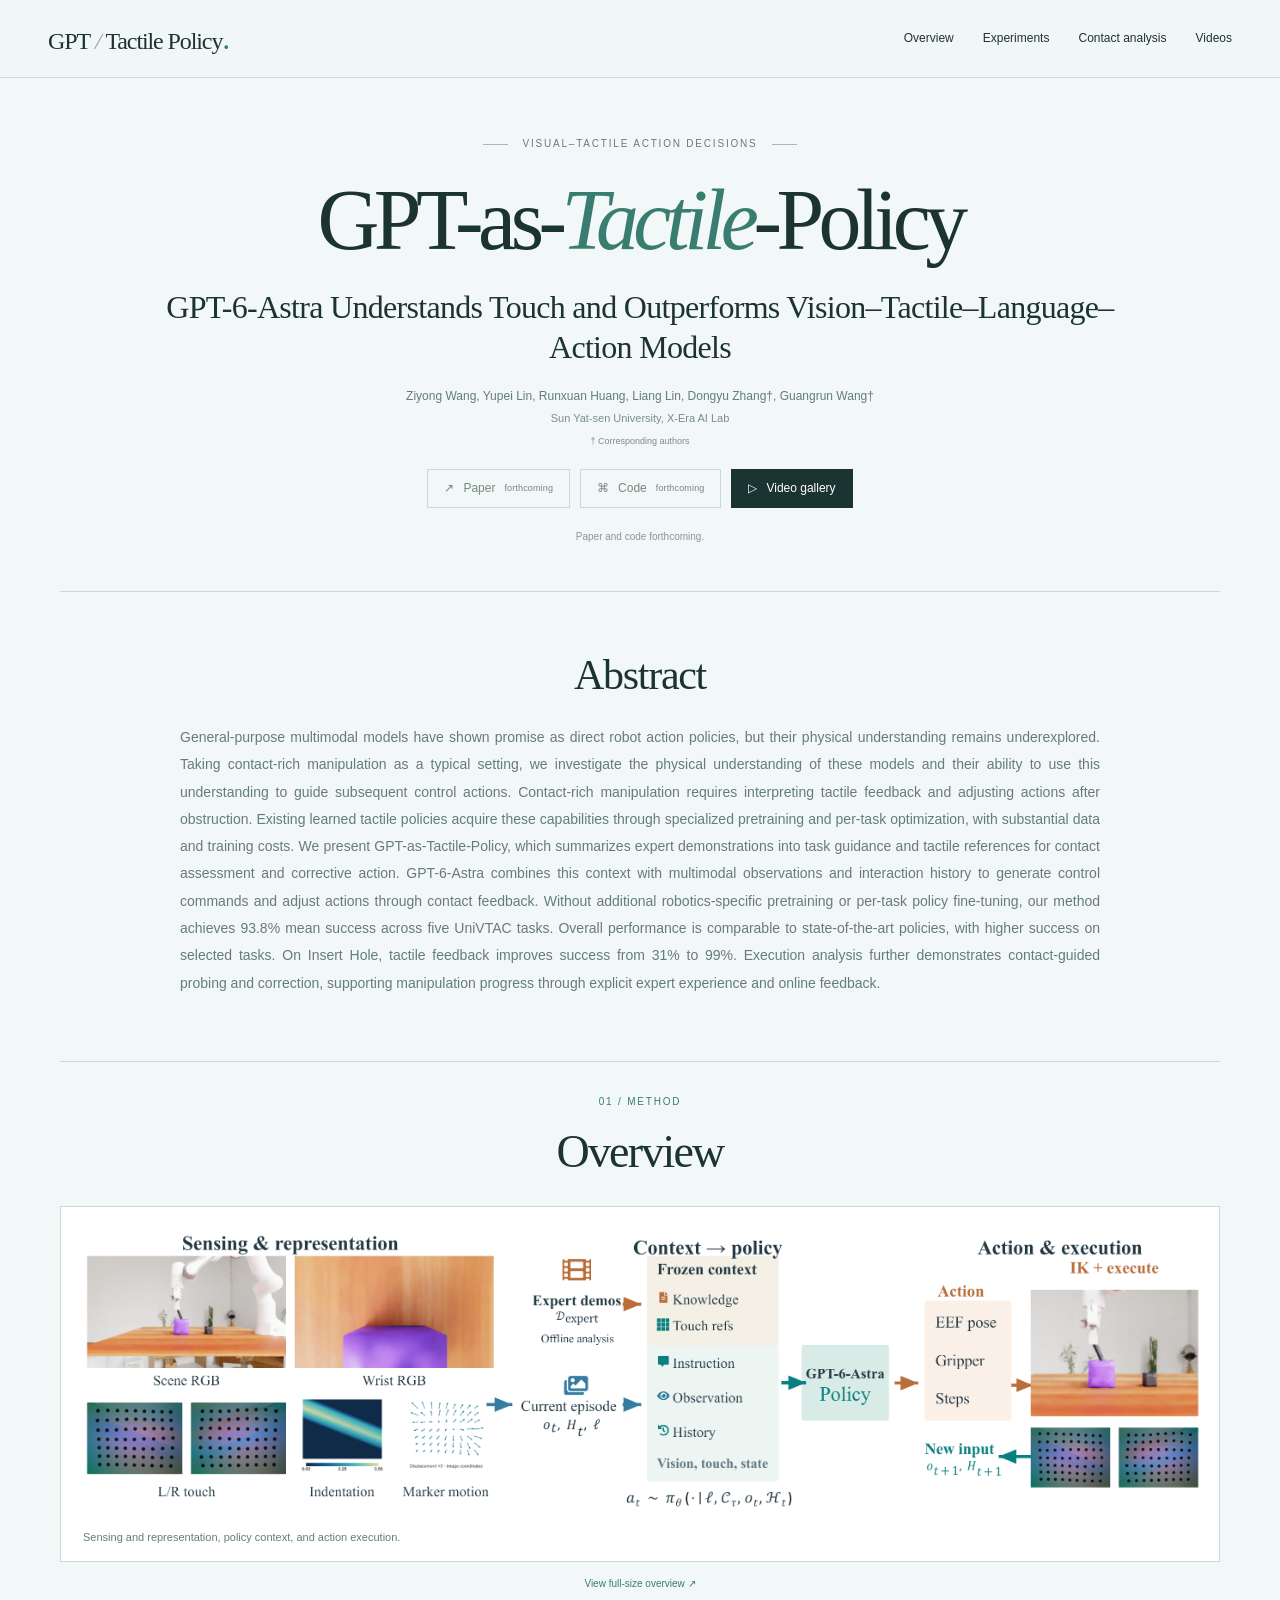
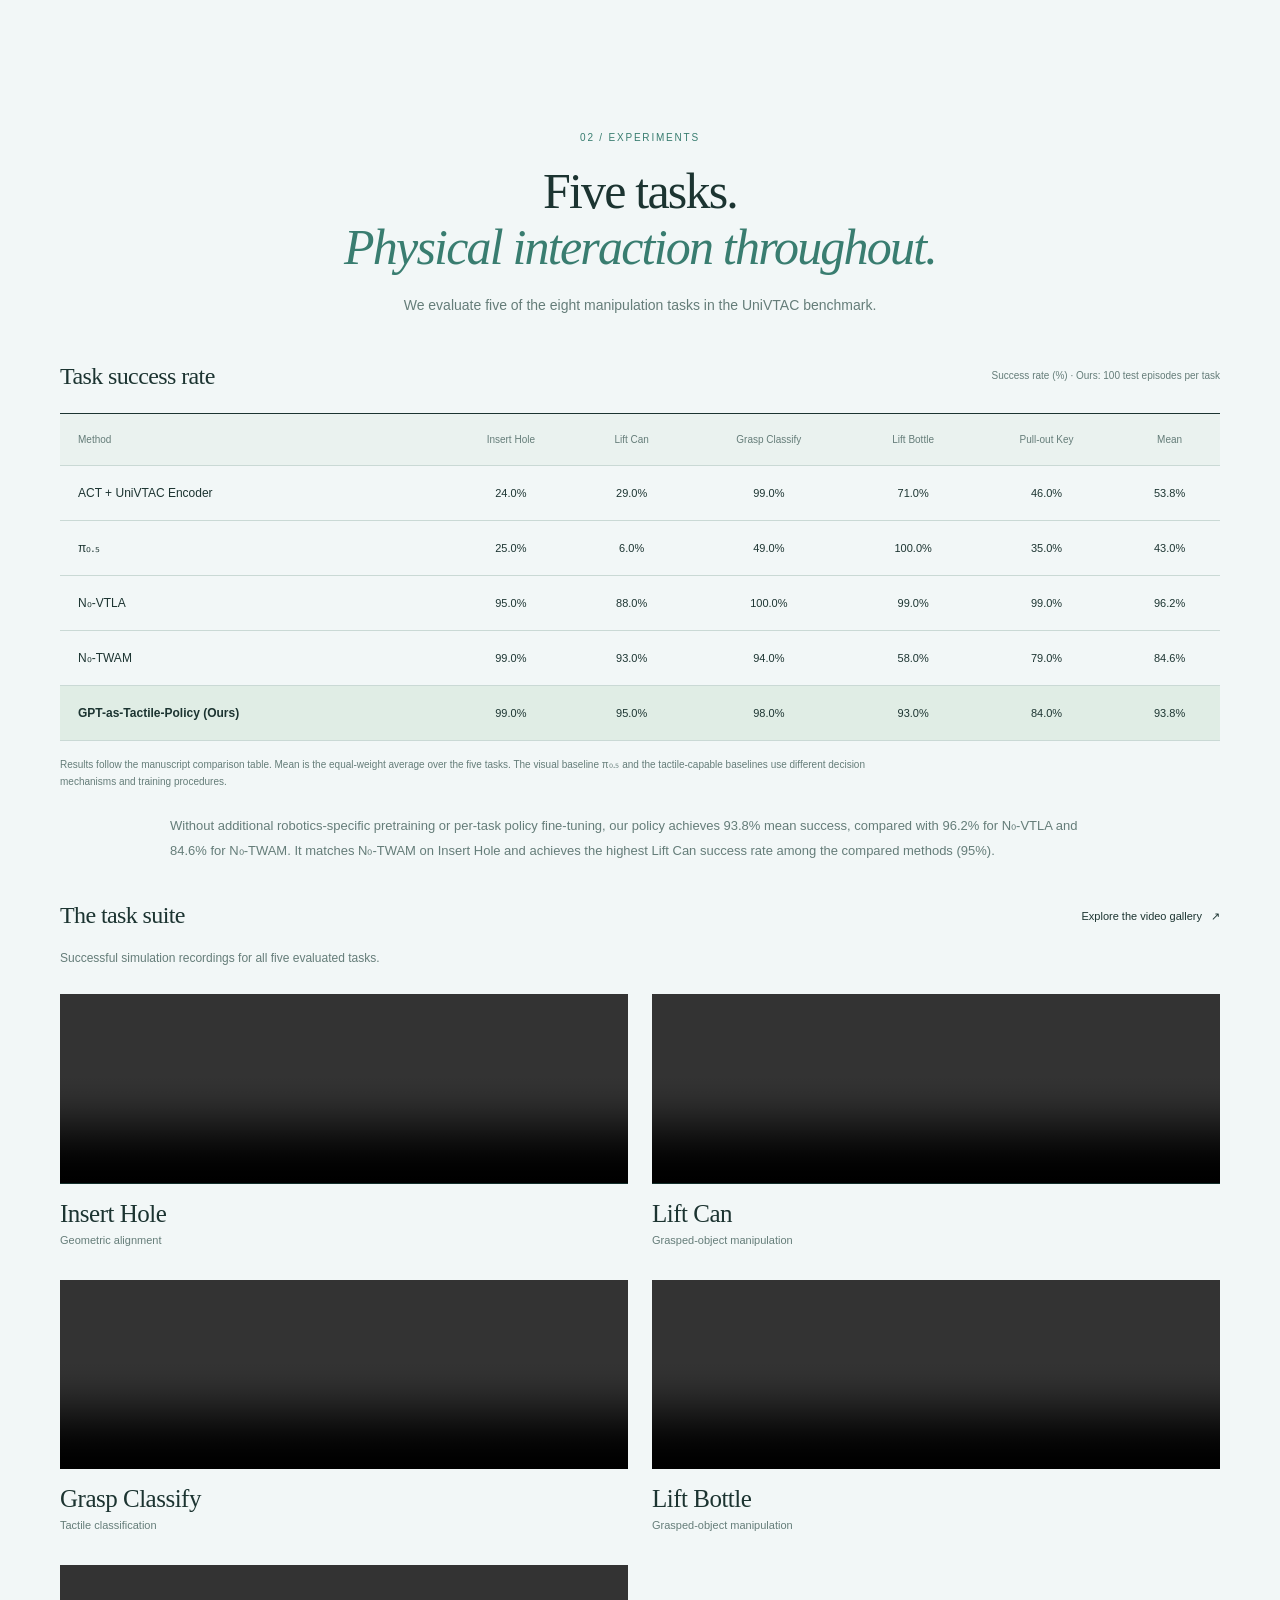
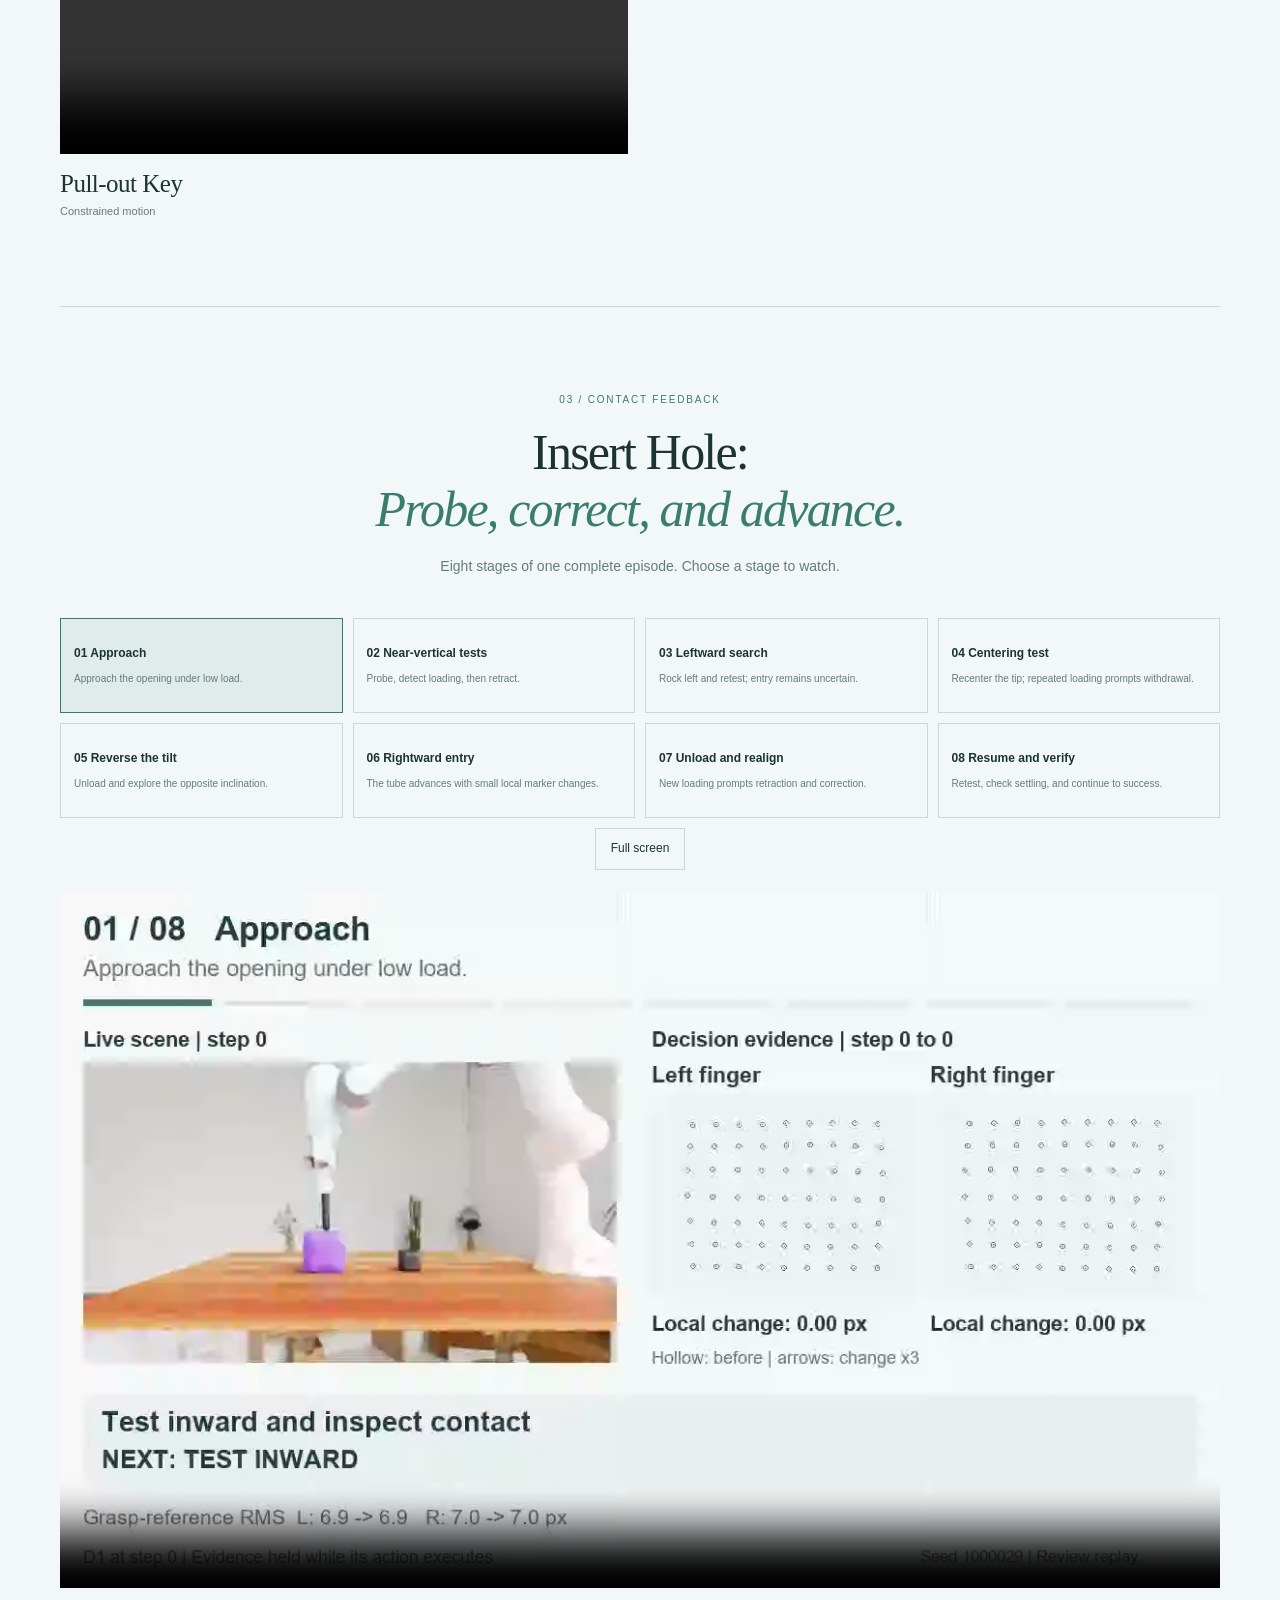
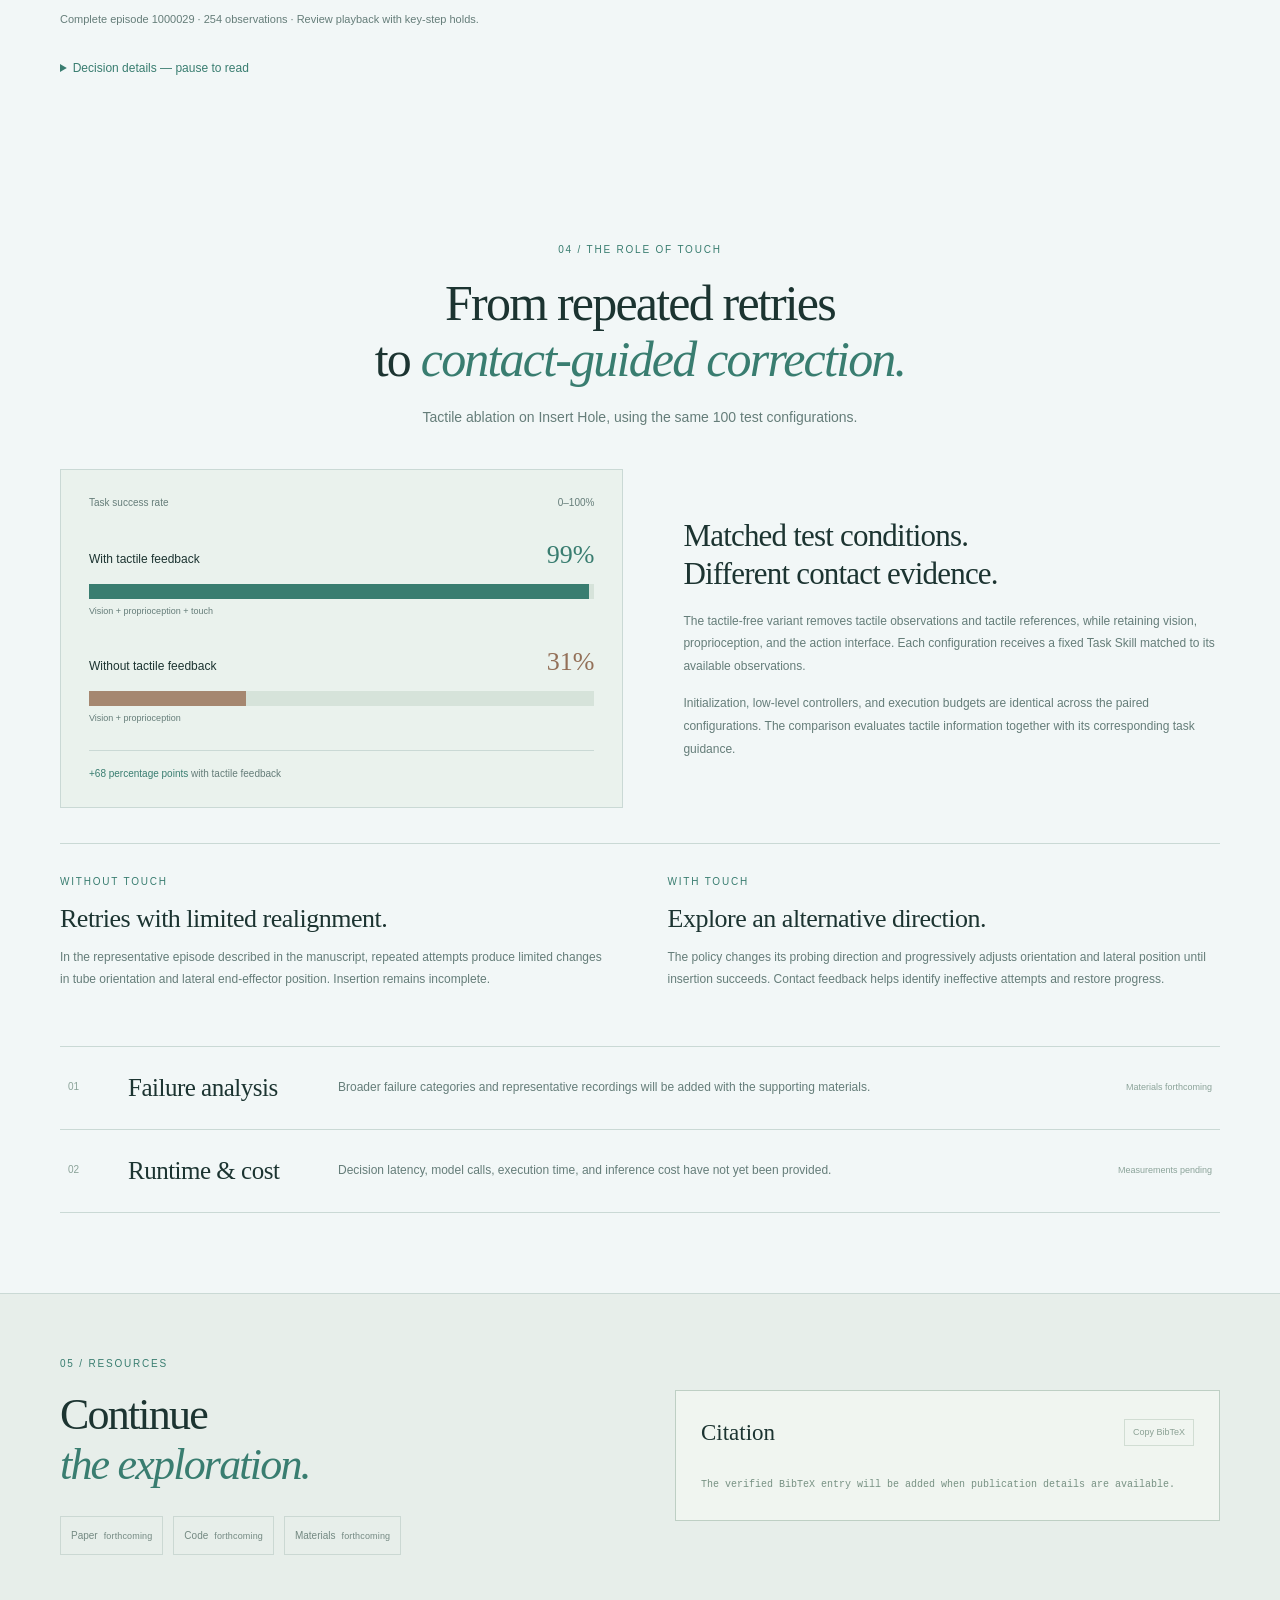
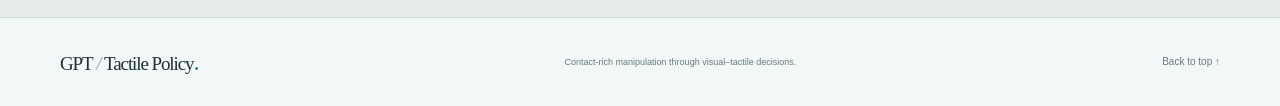
==== index.html @ 3c6e7cc5 "Explain all eight episode stages and simplify probe decision playback Replace the dense analysis wit" ====
<!doctype html>
<html lang="en"><head>
<meta charset="utf-8"><meta name="viewport" content="width=device-width,initial-scale=1"><title>GPT-as-Tactile-Policy</title><meta name="description" content="GPT-as-Tactile-Policy: 93.8% mean success across five UniVTAC tasks using expert guidance and visual–tactile feedback, without per-task policy fine-tuning."><meta name="theme-color" content="#eef5f5"><link rel="icon" href="assets/favicon.svg" type="image/svg+xml"><link rel="stylesheet" href="styles.css?v=a26d57f87763"><script defer src="project-data.js?v=814c74f400c8"></script><script defer src="site.js?v=bec91024b622"></script>
</head><body>
<a class="skip" href="#main">Skip to content</a>
<header class="site-header"><a class="wordmark" href="index.html" aria-label="GPT-as-Tactile-Policy home">GPT<span> / </span>Tactile Policy<span class="wordmark-dot">.</span></a><nav aria-label="Main navigation"><a href="#method">Overview</a><a href="#experiments">Experiments</a><a href="#case-study">Contact analysis</a><a href="#videos">Videos</a></nav></header>
<main id="main">
<section class="hero wrap" aria-labelledby="project-title">
<p class="eyebrow"><span class="small-line"></span> Visual–tactile action decisions <span class="small-line"></span></p>
<h1 id="project-title">GPT-as-<span>Tactile</span>-Policy</h1>
<p class="hero-subtitle manuscript-title" id="paper-title">GPT-6-Astra Understands Touch and Outperforms Vision–Tactile–Language–Action Models</p>

<div class="paper-meta"><p id="authors">Ziyong Wang, Yupei Lin, Runxuan Huang, Liang Lin, Dongyu Zhang†, Guangrun Wang†</p><p id="affiliations">Sun Yat-sen University, X-Era AI Lab</p><p class="correspondence">† Corresponding authors</p></div>
<div class="resource-links" aria-label="Project resources"><a class="resource" data-resource="paper" aria-disabled="true"><span aria-hidden="true">↗</span> Paper <small>forthcoming</small></a><a class="resource" data-resource="code" aria-disabled="true"><span aria-hidden="true">⌘</span> Code <small>forthcoming</small></a><a class="resource" href="gallery.html"><span aria-hidden="true">▷</span> Video gallery</a></div>
<p class="draft-note">Paper and code forthcoming.</p></section>
<section class="abstract-section wrap" id="abstract" aria-labelledby="abstract-title"><div class="section-heading"><h2 id="abstract-title">Abstract</h2></div><p id="abstract-text">General-purpose multimodal models have shown promise as direct robot action policies, but their physical understanding remains underexplored. Taking contact-rich manipulation as a typical setting, we investigate the physical understanding of these models and their ability to use this understanding to guide subsequent control actions. Contact-rich manipulation requires interpreting tactile feedback and adjusting actions after obstruction. Existing learned tactile policies acquire these capabilities through specialized pretraining and per-task optimization, with substantial data and training costs. We present GPT-as-Tactile-Policy, which summarizes expert demonstrations into task guidance and tactile references for contact assessment and corrective action. GPT-6-Astra combines this context with multimodal observations and interaction history to generate control commands and adjust actions through contact feedback. Without additional robotics-specific pretraining or per-task policy fine-tuning, our method achieves 93.8% mean success across five UniVTAC tasks. Overall performance is comparable to state-of-the-art policies, with higher success on selected tasks. On Insert Hole, tactile feedback improves success from 31% to 99%. Execution analysis further demonstrates contact-guided probing and correction, supporting manipulation progress through explicit expert experience and online feedback.</p></section>
<section class="method-section wrap" id="method" aria-labelledby="method-title"><div class="section-heading"><span class="section-number">01 / Method</span><h2 id="method-title">Overview</h2></div>
<figure class="paper-overview uploaded-figure" data-figure="overview"><a class="overview-desktop" href="assets/images/method-overview.webp" target="_blank" rel="noopener" aria-label="Open the complete method overview at full resolution"><img src="assets/images/method-overview.webp" width="2640" height="657" alt="GPT-as-Tactile-Policy framework: scene and wrist RGB, bilateral touch, indentation and marker motion; expert demonstrations and episode context feed GPT-6-Astra; pose, gripper, and step targets are executed through inverse kinematics, and new observations return to the policy." loading="eager"></a><div class="overview-mobile"><img src="assets/images/method-sensing.webp" width="990" height="638" alt="Sensing and representation: scene and wrist RGB, left and right touch, indentation, and marker motion." loading="lazy"><img src="assets/images/method-context.webp" width="915" height="657" alt="Policy context: expert demonstrations provide knowledge and tactile references; the instruction, current observation, and history condition GPT-6-Astra." loading="lazy"><img src="assets/images/method-execution.webp" width="705" height="622" alt="Action and execution: end-effector pose, gripper, and step targets go to the inverse-kinematics controller; new visual and tactile input closes the loop." loading="lazy"></div><figcaption>Sensing and representation, policy context, and action execution.</figcaption></figure><a class="text-link full-figure-link" href="assets/images/method-overview.webp" target="_blank" rel="noopener">View full-size overview ↗</a></section>
<section class="film-section" aria-labelledby="film-title" hidden><div class="wrap"><div class="film-header"><h2 id="film-title">Project video</h2></div><div class="media-slot" data-video="teaser"></div></div></section>
<section class="wrap section" id="experiments" aria-labelledby="results-title"><div class="section-heading"><span class="section-number">02 / Experiments</span><h2 id="results-title">Five tasks.<br><em>Physical interaction throughout.</em></h2><p>We evaluate five of the eight manipulation tasks in the UniVTAC benchmark.</p></div><div class="results-top"><h3>Task success rate</h3><span class="pending-label">Success rate (%) · Ours: 100 test episodes per task</span></div><div class="table-scroll" tabindex="0" role="region" aria-label="Task success rates; scroll horizontally to see every task"><table id="results-table"><caption class="sr-only">Success rates reported in the manuscript, in percent; mean is the equal-weight five-task average.</caption><thead></thead><tbody></tbody></table></div><p class="table-note">Results follow the manuscript comparison table. Mean is the equal-weight average over the five tasks. The visual baseline π₀.₅ and the tactile-capable baselines use different decision mechanisms and training procedures.</p><p class="results-discussion">Without additional robotics-specific pretraining or per-task policy fine-tuning, our policy achieves 93.8% mean success, compared with 96.2% for N₀-VTLA and 84.6% for N₀-TWAM. It matches N₀-TWAM on Insert Hole and achieves the highest Lift Can success rate among the compared methods (95%).</p><div class="tasks-heading" id="videos"><h3>The task suite</h3><a class="text-link" href="gallery.html">Explore the video gallery <span>↗</span></a></div><p class="task-suite-note">Successful simulation recordings for all five evaluated tasks.</p><div class="task-grid" id="task-grid"></div></section>
<section class="wrap section probe-analysis-section" id="case-study" aria-labelledby="probe-title"><div class="section-heading"><span class="section-number">03 / Contact feedback</span><h2 id="probe-title">Insert Hole:<br><em>Probe, correct, and advance.</em></h2><p>Eight stages of one complete episode. Choose a stage to watch.</p></div><div class="probe-chapters phase-navigation" id="probe-chapters" aria-label="Episode stages"></div><div class="media-slot probe-analysis-player" id="probe-analysis" data-video="insertHole"></div><details class="probe-details" id="probe-details"><summary>Decision details — pause to read</summary><p id="probe-reason"></p><p class="probe-explanation">Arrows show matched marker changes between decision observations, at a fixed 3× display gain. Evidence stays fixed while its action executes. A large change can accompany loading or unloading: read its direction, the reference-RMS change, and the recorded action context together. Stage labels summarize the action log.</p></details></section>

<section class="wrap section analysis-section" id="tactile-study" aria-labelledby="analysis-title"><div class="section-heading"><span class="section-number">04 / The role of touch</span><h2 id="analysis-title">From repeated retries<br>to <em>contact-guided correction.</em></h2><p>Tactile ablation on Insert Hole, using the same 100 test configurations.</p></div>
<div class="ablation-layout"><div class="ablation-chart" role="img" aria-label="Insert Hole success rates: with tactile feedback 99 percent; without tactile feedback 31 percent; improvement 68 percentage points"><div class="chart-top"><span>Task success rate</span><span>0–100%</span></div><div class="bar-row"><div><span>With tactile feedback</span><strong id="ablation-with">99%</strong></div><div class="bar-track"><span id="bar-with" style="width:99%"></span></div><small>Vision + proprioception + touch</small></div><div class="bar-row without-touch"><div><span>Without tactile feedback</span><strong id="ablation-without">31%</strong></div><div class="bar-track"><span id="bar-without" style="width:31%"></span></div><small>Vision + proprioception</small></div><p><strong id="ablation-gain">+68 percentage points</strong> with tactile feedback</p></div><div class="ablation-description"><h3>Matched test conditions.<br>Different contact evidence.</h3><p>The tactile-free variant removes tactile observations and tactile references, while retaining vision, proprioception, and the action interface. Each configuration receives a fixed Task Skill matched to its available observations.</p><p>Initialization, low-level controllers, and execution budgets are identical across the paired configurations. The comparison evaluates tactile information together with its corresponding task guidance.</p></div></div>
<div class="behavior-comparison"><article><span class="section-number">Without touch</span><h3>Retries with limited realignment.</h3><p>In the representative episode described in the manuscript, repeated attempts produce limited changes in tube orientation and lateral end-effector position. Insertion remains incomplete.</p></article><article><span class="section-number">With touch</span><h3>Explore an alternative direction.</h3><p>The policy changes its probing direction and progressively adjusts orientation and lateral position until insertion succeeds. Contact feedback helps identify ineffective attempts and restore progress.</p></article></div><figure class="uploaded-figure" data-figure="tactileComparison" hidden><img alt=""><figcaption></figcaption></figure>
<div class="analysis-row"><span>01</span><h3>Failure analysis</h3><p>Broader failure categories and representative recordings will be added with the supporting materials.</p><small>Materials forthcoming</small></div><div class="analysis-row"><span>02</span><h3>Runtime &amp; cost</h3><p>Decision latency, model calls, execution time, and inference cost have not yet been provided.</p><small>Measurements pending</small></div></section>
<section class="resources-section"><div class="wrap resources-layout"><div><span class="section-number">05 / Resources</span><h2>Continue<br><em>the exploration.</em></h2><div class="resource-links resource-links-left"><a class="resource" data-resource="paper" aria-disabled="true">Paper <small>forthcoming</small></a><a class="resource" data-resource="code" aria-disabled="true">Code <small>forthcoming</small></a><a class="resource" data-resource="materials" aria-disabled="true">Materials <small>forthcoming</small></a></div></div><div class="citation"><div><h3>Citation</h3><button id="copy-bibtex" type="button" disabled>Copy BibTeX</button></div><pre id="bibtex">The verified BibTeX entry will be added when publication details are available.</pre><p id="copy-status" role="status" aria-live="polite"></p></div></div></section>
</main><footer class="wrap footer"><a class="wordmark" href="index.html">GPT<span> / </span>Tactile Policy<span class="wordmark-dot">.</span></a><p>Contact-rich manipulation through visual–tactile decisions.</p><a href="#main">Back to top ↑</a></footer></body></html>
---- styles.css ----
@charset "UTF-8";
:root{--paper:#f2f7f7;--white:#fcfdfb;--ink:#1c3431;--muted:#657d79;--green:#397d70;--line:#cad9d5;--soft:#e5efec;--copper:#af704e;--serif:Georgia,'Times New Roman',serif;--sans:Arial,Helvetica,sans-serif}
*{box-sizing:border-box}html{scroll-behavior:smooth;scroll-padding-top:95px}body{margin:0;background:var(--paper);color:var(--ink);font-family:var(--sans);font-size:15px;line-height:1.65;-webkit-font-smoothing:antialiased}a{color:inherit;text-decoration:none}button,input,select{font:inherit;color:inherit}button,a,input,select{-webkit-tap-highlight-color:transparent}button{cursor:pointer}button:disabled{cursor:default}button:focus-visible,a:focus-visible,input:focus-visible,select:focus-visible,[tabindex]:focus-visible{outline:2px solid var(--green);outline-offset:5px}a[aria-disabled=true]{cursor:default}img,video{display:block;max-width:100%;height:auto}video{width:100%;background:#142b28}p,h1,h2,h3,figure{margin:0}button{border-radius:0}::selection{background:#c5ded5;color:#183d33}[hidden]{display:none!important}.wrap{width:min(1160px,calc(100% - 96px));margin-inline:auto}.skip{position:fixed;left:20px;top:-80px;padding:10px 20px;background:var(--ink);color:white;z-index:99}.skip:focus{top:10px}.sr-only{position:absolute;width:1px;height:1px;padding:0;margin:-1px;overflow:hidden;clip:rect(0,0,0,0);white-space:nowrap;border:0}
.site-header{height:78px;padding:0 48px;display:flex;align-items:center;justify-content:space-between;border-bottom:1px solid var(--line);background:rgba(242,247,247,.96);position:relative;z-index:10;gap:24px}.wordmark{font-family:var(--serif);font-size:24px;letter-spacing:-1.1px;line-height:1.1;white-space:nowrap}.wordmark>span:first-child{font-style:italic;color:#91aaa3}.wordmark-dot{color:var(--green);font-size:32px}.site-header nav{display:flex;align-items:center;gap:29px;font-size:12px}.site-header nav a{padding:9px 0;position:relative}.site-header nav a:after{content:'';position:absolute;left:0;bottom:2px;height:1px;width:0;background:var(--green);transition:width .2s}.site-header nav a:hover:after,.site-header nav a[aria-current]:after{width:100%}
.hero{text-align:center;padding:80px 0 53px}.eyebrow,.section-number,.figure-corner,.view-label{font-size:10px;text-transform:uppercase;letter-spacing:1.8px;font-weight:400}.eyebrow{display:flex;align-items:center;justify-content:center;gap:14px;color:var(--muted)}.small-line{height:1px;width:25px;background:#a2bdb4}.hero h1{font-family:var(--serif);font-size:clamp(45px,7.2vw,96px);letter-spacing:-5.5px;line-height:1.07;font-weight:400;margin:26px -20px 22px}.hero h1>span{color:var(--green);font-style:italic}.hero-subtitle{font-family:var(--serif);font-size:clamp(27px,3vw,38px);line-height:1.2;letter-spacing:-.9px}.hero-description{max-width:650px;margin:22px auto 0;color:var(--muted);font-size:15px;line-height:1.75}.paper-meta{margin:25px auto 24px;font-size:12px;color:var(--muted)}.paper-meta p+p{font-size:11px;opacity:.85;margin-top:2px}.resource-links{display:flex;gap:10px;justify-content:center;flex-wrap:wrap}.resource{border:1px solid #aac0b9;display:inline-flex;align-items:center;justify-content:center;gap:9px;min-height:39px;padding:7px 16px;font-size:12px;background:transparent;transition:background .2s}.resource[href]:hover{background:#dcebe4}.resource[aria-disabled=true]{border-color:#cbd8d3;color:#748982}.resource small{font-size:9px;letter-spacing:.15px}.resource-links .resource[href]{background:var(--ink);border-color:var(--ink);color:#fff}.resource-links .resource[href]:hover{background:var(--green)}.draft-note{color:#879994;font-size:10px;margin-top:21px}
.section{padding-top:85px;padding-bottom:85px}.section-heading{text-align:center;margin-bottom:40px}.section-number{color:var(--green);display:block}.section-heading h2,.section-heading h1,h2{font-family:var(--serif);font-weight:400;letter-spacing:-1.8px;font-size:50px;line-height:1.13}.section-heading h2,.section-heading h1{margin-top:16px}.section-heading em,h2 em{color:var(--green);font-weight:400}.section-heading>p{font-size:14px;color:var(--muted);margin:18px auto 0;max-width:640px}.method-section{padding-top:40px;padding-bottom:72px}.method-section>.section-heading{padding-top:48px;border-top:1px solid var(--line)}
.concept-tabs{display:flex;justify-content:center;gap:0;margin:0 auto 25px}.concept-tabs button{font-size:10px;letter-spacing:.7px;display:flex;align-items:center;gap:12px;background:transparent;border:0;border-bottom:1px solid var(--line);padding:13px 24px;color:#879d97}.concept-tabs button span{font-size:12px;letter-spacing:0;color:var(--muted)}.concept-tabs button[aria-selected=true]{border-bottom:2px solid var(--green);color:var(--green)}.concept-tabs button[aria-selected=true] span{color:var(--ink)}.method-figure{border:1px solid var(--line);background:#f1f6f5;padding:24px 20px 12px;overflow:hidden}.figure-corner{display:flex;justify-content:space-between;padding:0 12px;letter-spacing:1.3px;font-size:9px;color:var(--muted)}.figure-corner span{letter-spacing:.2px;text-transform:none}.loop-diagram{display:block;width:100%;height:auto;margin-top:10px}.loop-diagram text{font-family:var(--sans);fill:var(--ink)}.loop-diagram .svg-kicker{font-size:10px;letter-spacing:1px;fill:#657d79}.loop-diagram .svg-title{font-size:19px}.loop-diagram .svg-text{font-size:14px;fill:#47746d}.loop-diagram .svg-small{font-size:12px;fill:#78908a}.loop-diagram .svg-model{font-family:var(--serif);font-size:29px;letter-spacing:-.5px}.diagram-part{transition:opacity .25s}.method-figure[data-highlight] .diagram-part{opacity:.33}.method-figure[data-highlight="0"] [data-part="0"],.method-figure[data-highlight="1"] [data-part="1"],.method-figure[data-highlight="2"] [data-part="2"]{opacity:1}.concept-explanation{display:grid;grid-template-columns:220px 1fr;gap:30px;border-bottom:1px solid var(--line);padding:22px 12px 25px;min-height:99px}.concept-explanation>span{font-family:var(--serif);font-size:22px;line-height:1.3}.concept-explanation p{font-size:13px;color:var(--muted);max-width:710px}.abstract-row{display:grid;grid-template-columns:220px 1fr;gap:30px;padding:35px 12px 0}.abstract-row h3{font-size:12px;letter-spacing:.5px;font-weight:400}.abstract-row p{font-size:14px;line-height:1.85;color:var(--muted);max-width:780px}.uploaded-figure{margin-top:35px}.uploaded-figure img{width:100%;border:1px solid var(--line)}.uploaded-figure figcaption{font-size:12px;color:var(--muted);margin-top:10px}
.film-section{background:#e3eeeb;border-top:1px solid var(--line);border-bottom:1px solid var(--line);padding:42px 0 50px}.film-header{display:flex;align-items:center;gap:24px;margin-bottom:25px;flex-wrap:wrap}.film-header h2{font-size:30px;letter-spacing:-.8px;flex:1}.pending-label{font-size:10px;color:var(--muted)}.media-slot{position:relative;overflow:hidden;min-width:0;width:100%}.teaser{aspect-ratio:2.62;background:#173e37;color:#e0ece7;display:flex;justify-content:center;align-items:center;min-height:260px}.film-art{position:absolute;inset:0;overflow:hidden;background:linear-gradient(105deg,rgba(13,44,38,.5),transparent 60%)}.film-art:before,.film-art:after{content:'';position:absolute;left:60%;top:0;width:1px;height:100%;background:rgba(158,190,179,.14)}.film-art:after{left:0;top:52%;width:100%;height:1px}.orbit{position:absolute;left:60%;top:52%;border:1px solid rgba(169,196,185,.25);border-radius:50%;width:230px;height:230px;transform:translate(-50%,-50%) rotate(-30deg)}.orbit-two{width:510px;height:285px}.orbit-three{width:810px;height:370px}.contact-point{position:absolute;left:60%;top:52%;width:9px;height:9px;background:#b9d0b8;border-radius:50%;box-shadow:0 0 0 7px #b9d0b817}.coordinate{position:absolute;color:#9cb9ad;font-family:var(--serif);font-style:italic;font-size:14px}.coordinate-x{left:95%;top:53%}.coordinate-y{left:61%;top:8%}.media-caption{position:relative;text-align:left;margin-right:auto;padding:45px 55px;max-width:420px}.play-outline{display:inline-flex;align-items:center;justify-content:center;width:46px;height:46px;border:1px solid #7a9b8e;border-radius:50%;font-size:22px;font-weight:400}.media-caption strong{display:block;font-family:var(--serif);font-weight:400;font-size:39px;letter-spacing:-1px;line-height:1.1;margin-top:23px}.media-caption p{font-size:12px;max-width:260px;color:#b0c6bc;margin-top:11px}.media-caption small{font-size:9px;color:#7f9f90;display:block;margin-top:20px}.film-bottom{position:absolute;right:30px;bottom:23px;font-size:9px;letter-spacing:2px;color:#b0c6bc;display:flex;gap:15px}.film-bottom i{font-style:normal;color:#719989}.media-slot.has-video{background:transparent;aspect-ratio:auto;display:block;min-height:0}.media-meta{font-size:11px;color:var(--muted);padding:10px 0}
.results-top{display:flex;align-items:center;justify-content:space-between;gap:20px;margin-top:10px;margin-bottom:17px}.results-top h3,.tasks-heading h3{font-family:var(--serif);font-size:24px;font-weight:400;letter-spacing:-.6px}.table-scroll{width:100%;overflow-x:auto;border-top:1px solid var(--ink);border-bottom:1px solid var(--line)}table{width:100%;border-collapse:collapse;min-width:940px;font-size:11px;text-align:center}th,td{padding:18px 10px;border-bottom:1px solid var(--line);line-height:1.5}thead th{font-size:10px;font-weight:400;color:var(--muted);vertical-align:bottom;background:#eaf2ef}tbody tr:last-child td,tbody tr:last-child th{border-bottom:0}thead th:first-child,tbody th{text-align:left;min-width:195px;padding-left:18px}tbody th{font-size:12px;font-weight:400}tbody tr.ours{background:#e0ede5}tbody tr.ours th{font-weight:600}td{color:#83978f}td.has-result{color:var(--ink)}.table-note{font-size:10px;color:var(--muted);margin:15px 0 0;line-height:1.7;max-width:850px}.protocol{display:grid;grid-template-columns:repeat(3,1fr);margin:28px 0 48px;padding:17px 0;border-block:1px solid var(--line);gap:25px}.protocol>div+div{border-left:1px solid var(--line);padding-left:25px}.protocol span{font-size:9px;color:var(--muted);text-transform:uppercase;letter-spacing:1px}.protocol p{font-size:12px;margin-top:4px}.tasks-heading{display:flex;justify-content:space-between;align-items:center;gap:20px;margin-bottom:22px}.text-link{font-size:11px;display:inline-block}.text-link span{margin-left:6px}.text-link:hover{color:var(--green)}.task-grid{display:grid;grid-template-columns:repeat(4,1fr);gap:25px 18px}.task-item{min-width:0}.task-art{aspect-ratio:1.65;border:1px solid #c6d7d0;background:#e8f0ed;position:relative;display:flex;align-items:center;justify-content:center;overflow:hidden}.task-art:before{content:'';position:absolute;inset:0;background-image:linear-gradient(#b8cec51f 1px,transparent 1px),linear-gradient(90deg,#b8cec51f 1px,transparent 1px);background-size:25px 25px}.task-item:nth-child(3n+2) .task-art{background:#e8eeee}.task-item:nth-child(3n) .task-art{background:#edf0e7}.task-art svg{position:relative;width:55%;height:65%;stroke:#6d9283;fill:none;stroke-width:1.6;stroke-linecap:round;stroke-linejoin:round}.task-number{position:absolute;left:12px;top:8px;font-size:9px;color:#7d9990}.task-media-note{position:absolute;right:10px;bottom:7px;font-size:8px;color:#81988f;letter-spacing:.4px}.task-item h4{font-size:12px;font-weight:400;margin:11px 0 2px}.task-item p{font-size:9px;color:var(--muted)}.task-item:hover .task-art{border-color:var(--green)}
.case-section{background:#e8f0ef;border-block:1px solid var(--line);padding:78px 0}.case-layout{display:grid;grid-template-columns:1.45fr 1fr;gap:50px;align-items:center}.case-layout>*{min-width:0}.case-video{aspect-ratio:1.65;background:#d7e5df;border:1px solid #b7ccc2;min-height:280px;display:flex;align-items:flex-end}.view-label{position:absolute;top:15px;left:20px;font-size:8px;letter-spacing:1.3px;color:#698a7d}.insertion-art{position:absolute;inset:0}.insertion-part{position:absolute;width:23px;height:110px;background:#9ab4a8;border:1px solid #698f7e;top:45px;left:calc(50% - 12px);transform:rotate(5deg);transform-origin:bottom}.insertion-part:before{content:'';position:absolute;width:65px;height:11px;border:1px solid #698f7e;background:#b3c9bc;top:0;left:-22px}.insertion-base{position:absolute;left:calc(50% - 73px);top:170px;width:146px;height:53px;border:1px solid #779988;background:#bacfc2;transform:skewY(-8deg)}.insertion-base span{display:block;position:absolute;width:39px;height:18px;left:55px;top:10px;border:1px solid #698f7e;border-radius:50%;background:#7fa18f}.insertion-guide{position:absolute;width:1px;height:116px;border-left:1px dashed #789f87;left:50%;top:130px}.case-video-caption{display:flex;align-items:center;gap:15px;padding:23px;position:relative;background:linear-gradient(transparent,#d7e5df 30%);width:100%}.case-video-caption .play-outline{width:34px;height:34px;font-size:15px;border-color:#94b2a1}.case-video-caption p{font-family:var(--serif);font-size:21px;line-height:1.3;letter-spacing:-.4px}.case-video-caption small{display:block;font-family:var(--sans);font-size:9px;letter-spacing:0;margin-top:5px;color:#698a7d}.case-context h3{font-family:var(--serif);font-size:32px;line-height:1.2;font-weight:400;letter-spacing:-.7px;margin:15px 0}.case-context>p{font-size:12px;line-height:1.9;color:var(--muted)}.case-facts{display:grid;grid-template-columns:95px 1fr;gap:9px 10px;margin-top:22px;padding-top:17px;border-top:1px solid var(--line);font-size:10px}.case-facts>span{color:var(--muted)}.stage-tabs{display:grid;grid-template-columns:repeat(6,1fr);margin-top:45px;border-bottom:1px solid #b8cec4}.stage-tabs button{display:flex;flex-direction:column;gap:7px;align-items:flex-start;padding:14px 8px 17px;border:0;border-bottom:2px solid transparent;background:transparent;text-align:left;font-size:10px;line-height:1.3;color:#81978d}.stage-tabs button>span{font-size:9px}.stage-tabs button[aria-selected=true]{border-bottom-color:var(--green);color:var(--ink)}.stage-tabs button:hover{background:#e0ebe5}.stage-panel{display:grid;grid-template-columns:1.25fr 1fr;gap:60px;align-items:start;padding:30px 0 10px;min-height:245px}.stage-narrative h3{font-family:var(--serif);font-size:27px;line-height:1.2;letter-spacing:-.5px;font-weight:400;margin:11px 0 13px}.stage-narrative>p{font-size:12px;color:var(--muted);line-height:1.8}.stage-narrative .stage-disclaimer{font-size:9px;margin-top:20px;color:#80958d}.marker-slot{position:relative;padding:35px 20px 15px;text-align:center;border:1px solid #c6d7cf;min-height:192px}.marker-pair{display:flex;gap:18px;justify-content:center;margin:5px 0 13px}.marker-pad{width:95px;height:63px;display:block;border:1px solid #b2cbbd;border-radius:23px;background-image:radial-gradient(#89a895 1px,transparent 1px);background-size:11px 11px;background-position:8px 8px;opacity:.65}.marker-slot p{font-size:10px;color:var(--muted)}.marker-slot small{font-size:8px;color:#82998d}.marker-slot img{max-height:180px;margin:0 auto 12px;object-fit:contain}.figure-note{font-size:10px;color:#81968d;text-align:center;border-top:1px solid var(--line);padding-top:20px;margin-top:20px}
.analysis-section{padding-top:78px;padding-bottom:80px}.analysis-row{display:grid;grid-template-columns:40px 190px 1fr 130px;gap:20px;align-items:center;border-top:1px solid var(--line);padding:26px 8px}.analysis-row:last-child{border-bottom:1px solid var(--line)}.analysis-row>span{font-size:10px;color:#8ba399}.analysis-row h3{font-family:var(--serif);font-size:25px;line-height:1.2;font-weight:400;letter-spacing:-.5px}.analysis-row p{font-size:12px;color:var(--muted)}.analysis-row small{font-size:9px;color:#8ba399;text-align:right}.resources-section{border-block:1px solid var(--line);padding:62px 0;background:#e7eeea}.resources-layout{display:grid;grid-template-columns:1fr 1fr;gap:70px;align-items:center}.resources-layout h2{margin:18px 0 27px;font-size:44px}.resource-links-left{justify-content:flex-start}.resource-links-left .resource{font-size:10px;padding:6px 10px;gap:6px}.citation{min-width:0;border:1px solid #becfc4;padding:23px 25px;background:#f0f5f0}.citation>div{display:flex;justify-content:space-between;align-items:center;gap:10px}.citation h3{font-family:var(--serif);font-size:23px;font-weight:400}.citation button{border:1px solid #b9cbbf;padding:5px 8px;background:transparent;font-size:9px}.citation button:disabled{color:#8ba194;border-color:#d1ddd3}.citation pre{font-size:10px;line-height:1.9;color:#779183;white-space:pre-wrap;overflow-wrap:anywhere;margin:24px 0 3px}.citation p{font-size:10px;color:var(--muted)}.footer{padding-top:30px;padding-bottom:30px;display:flex;justify-content:space-between;align-items:center;gap:25px}.footer .wordmark{font-size:19px}.footer .wordmark-dot{font-size:25px}.footer p{font-size:9px;color:var(--muted)}.footer>a:last-child{font-size:10px;color:var(--muted)}
.gallery-main{padding:45px 0 80px;min-height:80vh}.gallery-main>.section-heading{margin-top:44px;margin-bottom:20px}.gallery-main h1{font-size:63px}.gallery-note{font-size:12px;max-width:660px;text-align:center;margin:0 auto 40px;color:var(--muted)}.gallery-filters{border-block:1px solid var(--line);display:grid;grid-template-columns:2fr 1fr 1fr auto;gap:22px;align-items:end;padding:22px 0}.gallery-filters label{font-size:9px;text-transform:uppercase;letter-spacing:1px;color:var(--muted)}.gallery-filters input,.gallery-filters select{display:block;width:100%;min-width:0;padding:10px 11px;border:1px solid #b9cec3;background:#f8fbf7;font-size:12px;margin-top:7px;letter-spacing:0;text-transform:none;border-radius:0}.gallery-filters select:disabled{color:#8a9f95}.reset-button{background:transparent;border:0;border-bottom:1px solid #9ab8a7;padding:9px 0;font-size:11px;white-space:nowrap}.gallery-count{font-size:11px;color:var(--muted);margin:23px 0}.recording-grid{display:grid;grid-template-columns:repeat(2,minmax(0,1fr));gap:30px 24px}.recording-item{min-width:0}.recording-item .task-art{aspect-ratio:1.6}.recording-item .task-art svg{width:45%}.recording-item h2{font-family:var(--serif);font-size:25px;letter-spacing:-.5px;margin:14px 0 3px}.recording-item p{font-size:11px;color:var(--muted)}.recording-item .recording-meta{font-size:9px;margin-top:8px;color:#869e91}.recording-item video{aspect-ratio:1.6;object-fit:contain}.recording-item a{font-size:10px;color:var(--green)}.empty-state{padding:60px 0;text-align:center;color:var(--muted);font-size:14px}
@media(min-width:1500px){.hero{padding-top:90px}.hero h1{font-size:100px}.hero-description{font-size:16px}}
@media(max-width:1000px){.wrap{width:calc(100% - 64px)}.site-header{padding-inline:32px}.hero h1{letter-spacing:-3px}.concept-explanation,.abstract-row{grid-template-columns:170px 1fr;gap:25px}.case-layout{gap:30px}.case-context h3{font-size:27px}.case-facts{grid-template-columns:80px 1fr}.analysis-row{grid-template-columns:25px 150px 1fr 100px;gap:14px}.resources-layout{gap:40px}.resource-links-left{gap:7px}.task-grid{gap:22px 13px}.footer p{max-width:260px}.recording-grid{grid-template-columns:repeat(2,minmax(0,1fr))}}
@media(max-width:700px){html{scroll-padding-top:20px}.wrap{width:calc(100% - 40px)}.site-header{padding:17px 20px;height:auto;min-height:85px;flex-direction:column;gap:12px}.wordmark{font-size:22px}.site-header nav{gap:23px;font-size:10px}.site-header nav a{padding:3px 0}.hero{padding:49px 0 37px}.eyebrow{font-size:8px;letter-spacing:1.1px;gap:10px}.small-line{width:15px}.hero h1{font-size:clamp(28px,7.6vw,53px);letter-spacing:-1.8px;line-height:1.14;margin:23px -6px 22px;white-space:nowrap}.hero-subtitle{font-size:28px;letter-spacing:-.7px}.hero-description{font-size:12px;line-height:1.8;margin-top:18px;padding-inline:10px}.paper-meta{margin:20px 0;font-size:10px}.paper-meta p+p{font-size:9px}.resource-links{gap:7px}.resource{font-size:10px;padding:6px 10px;min-height:35px;gap:6px}.resource small{font-size:8px}.draft-note{font-size:8px;max-width:285px;margin:18px auto 0}.method-section{padding-top:15px;padding-bottom:42px}.method-section>.section-heading{padding-top:33px}.section-heading{margin-bottom:28px}.section-heading h2,.section-heading h1,h2{font-size:34px;letter-spacing:-1.2px;line-height:1.15}.section-heading>p{font-size:12px;line-height:1.7;margin-top:15px}.section-number{font-size:8px;letter-spacing:1.5px}.concept-tabs{margin-bottom:17px;width:100%}.concept-tabs button{padding:10px 5px;flex:1;gap:5px;justify-content:center;font-size:8px}.concept-tabs button span{font-size:9px;white-space:nowrap}.method-figure{padding:13px 5px 10px}.figure-corner{font-size:7px;padding:0 6px;letter-spacing:.6px}.figure-corner span{font-size:6px}.loop-diagram{margin-top:14px}.concept-explanation{grid-template-columns:1fr;gap:9px;padding:19px 2px;min-height:133px}.concept-explanation>span{font-size:23px}.concept-explanation p{font-size:11px;line-height:1.8}.abstract-row{grid-template-columns:1fr;gap:13px;padding:23px 2px 0}.abstract-row h3{font-size:10px}.abstract-row p{font-size:12px;line-height:1.9}.film-section{padding:29px 0 30px}.film-header{gap:9px 15px;margin-bottom:18px}.film-header h2{font-size:26px;flex-basis:100%;order:2;letter-spacing:-.7px}.film-header .pending-label{font-size:8px;margin-left:auto}.teaser{min-height:275px;aspect-ratio:auto}.media-caption{padding:27px;max-width:290px}.media-caption strong{font-size:33px;margin-top:18px}.media-caption p{font-size:10px;max-width:190px}.media-caption small{font-size:8px;margin-top:15px}.media-caption .play-outline{width:35px;height:35px;font-size:18px}.film-bottom{right:20px;bottom:14px;font-size:7px;gap:8px}.orbit-one{width:150px;height:150px}.orbit-two{width:360px;height:180px}.orbit-three{width:540px;height:280px}.section{padding-top:49px;padding-bottom:49px}.results-top{align-items:flex-start;flex-direction:column;gap:7px;margin-bottom:14px}.results-top h3,.tasks-heading h3{font-size:23px}.pending-label{font-size:9px}.table-note{font-size:9px;line-height:1.8}.protocol{grid-template-columns:1fr;margin:22px 0 32px;padding:13px 0;gap:10px}.protocol>div{display:grid;grid-template-columns:130px 1fr;align-items:baseline}.protocol>div+div{border:0;padding-left:0}.protocol span{font-size:8px;letter-spacing:.6px}.protocol p{font-size:10px;margin:0}.tasks-heading{align-items:baseline;gap:12px}.tasks-heading .text-link{font-size:9px}.task-grid{grid-template-columns:repeat(2,minmax(0,1fr));gap:21px 13px}.task-art{aspect-ratio:1.45}.task-art svg{width:65%}.task-number{font-size:8px;left:8px;top:5px}.task-media-note{font-size:6px;right:7px;bottom:5px}.task-item h4{font-size:11px}.task-item p{font-size:8px}.case-section{padding:47px 0 39px}.case-layout{grid-template-columns:1fr;gap:26px}.case-video{min-height:250px;aspect-ratio:1.45}.case-context h3{font-size:28px;margin:9px 0 12px}.case-context>p{font-size:11px}.case-facts{font-size:9px;margin-top:17px;padding-top:13px;grid-template-columns:90px 1fr}.stage-tabs{grid-template-columns:repeat(3,1fr);margin-top:26px;gap:0}.stage-tabs button{font-size:9px;min-height:65px;padding:10px 7px;gap:5px;border-bottom:1px solid var(--line)}.stage-tabs button[aria-selected=true]{border-bottom:2px solid var(--green)}.stage-tabs button>span{font-size:8px}.stage-panel{grid-template-columns:1fr;gap:22px;min-height:440px;padding:23px 0 10px}.stage-narrative h3{font-size:26px}.stage-narrative>p{font-size:11px}.stage-narrative .stage-disclaimer{margin-top:14px;font-size:8px}.marker-slot{min-height:178px;padding-top:32px}.figure-note{font-size:8px;line-height:1.7;margin-top:15px}.analysis-row{grid-template-columns:20px 1fr;gap:10px 14px;padding:22px 0}.analysis-row h3{font-size:25px}.analysis-row p{grid-column:2;font-size:11px}.analysis-row small{grid-column:2;text-align:left;font-size:8px}.resources-section{padding:39px 0}.resources-layout{grid-template-columns:1fr;gap:30px}.resources-layout h2{font-size:38px;margin:13px 0 22px}.citation{padding:20px}.footer{flex-wrap:wrap;padding:25px 0;gap:12px}.footer .wordmark{font-size:18px}.footer p{font-size:8px;order:3;flex-basis:100%;max-width:none}.footer>a:last-child{margin-left:auto;font-size:9px}.gallery-main{padding-top:25px}.gallery-main>.section-heading{margin-top:35px}.gallery-main h1{font-size:38px}.gallery-note{font-size:10px;margin-bottom:25px}.gallery-filters{grid-template-columns:1fr 1fr;gap:15px 12px;padding:18px 0}.gallery-filters label:first-child{grid-column:1/-1}.gallery-filters label{font-size:8px}.gallery-filters input,.gallery-filters select{font-size:11px}.reset-button{grid-column:1/-1;justify-self:start;font-size:10px}.recording-grid{grid-template-columns:repeat(2,minmax(0,1fr));gap:25px 13px}.recording-item h2{font-size:21px;line-height:1.2}.recording-item p{font-size:9px}.recording-item .recording-meta{font-size:8px}.recording-item .task-art{aspect-ratio:1.3}.recording-item .task-art svg{width:65%}.gallery-count{font-size:10px}}
.hero{padding-top:58px;padding-bottom:40px}.hero h1{font-size:clamp(45px,6.7vw,90px);margin-top:22px;margin-bottom:21px}.manuscript-title{max-width:980px;margin-inline:auto;font-size:32px;line-height:1.25;letter-spacing:-.7px}.hero-description{font-size:14px;max-width:720px;margin-top:17px}.paper-meta{font-size:12px;margin:20px auto;max-width:1000px}.paper-meta .correspondence{font-size:9px;margin-top:7px}.headline-results{display:grid;grid-template-columns:repeat(3,1fr);max-width:850px;margin:32px auto 0;border-top:1px solid var(--line);padding-top:24px}.headline-results>div{min-width:0}.headline-results>div+div{border-left:1px solid var(--line)}.headline-results strong{font-family:var(--serif);font-size:44px;line-height:1.1;font-weight:400;letter-spacing:-1.8px;color:var(--green);display:block}.headline-results span{font-size:11px;display:block;margin-top:8px}.headline-results small{font-size:9px;color:var(--muted);display:block;margin-top:3px}.abstract-row p{font-size:13px}.method-details{display:grid;grid-template-columns:1fr 1fr;gap:55px;border-top:1px solid var(--line);margin-top:40px;padding-top:32px}.method-details h3,.observation-details h3{font-family:var(--serif);font-size:29px;font-weight:400;line-height:1.2;letter-spacing:-.7px;margin:14px 0}.method-details p{font-size:12px;line-height:1.85;color:var(--muted)}.method-details p+p{margin-top:12px}.method-equation{font-family:var(--serif);font-size:18px;line-height:1.4;margin-top:21px;border-top:1px solid var(--line);padding-top:16px;color:var(--green)}.observation-details{display:grid;grid-template-columns:repeat(3,1fr);gap:28px;margin-top:30px;border-block:1px solid var(--line);padding:21px 0}.observation-details h3{font-size:21px;margin:0 0 10px}.observation-details p{font-size:11px;color:var(--muted);line-height:1.8}.results-discussion{font-size:13px;line-height:1.9;color:var(--muted);max-width:940px;margin:0 auto 25px}.evaluation-settings{display:grid;grid-template-columns:repeat(2,1fr);gap:10px 25px;border-top:1px solid var(--line);padding-top:19px;margin-bottom:38px;font-size:10px;color:var(--muted)}.evaluation-settings span:before{content:'—';margin-right:9px;color:var(--green)}.evaluation-settings code{font-size:10px}.task-grid{grid-template-columns:repeat(5,minmax(0,1fr));gap:15px}.task-art{aspect-ratio:1.4}.task-item h4{font-size:12px}.task-item p{line-height:1.6;font-size:9px}.stage-tabs{grid-template-columns:repeat(3,1fr)}table{min-width:790px}.ablation-layout{display:grid;grid-template-columns:1.05fr 1fr;gap:60px;align-items:center;margin-bottom:35px}.ablation-chart{border:1px solid var(--line);padding:25px 28px;background:#eaf2ed}.chart-top{display:flex;justify-content:space-between;color:var(--muted);font-size:10px;margin-bottom:23px}.bar-row{margin-top:22px}.bar-row>div:first-child{display:flex;justify-content:space-between;align-items:baseline;gap:15px}.bar-row span{font-size:12px}.bar-row strong{font-family:var(--serif);font-size:26px;font-weight:400;color:var(--green)}.bar-track{height:15px;background:#d6e3da;margin-top:7px}.bar-track span{height:100%;display:block;background:var(--green)}.without-touch .bar-track span{background:#a58770}.without-touch strong{color:#937058}.bar-row small{font-size:9px;color:var(--muted);display:block;margin-top:5px}.ablation-chart>p{font-size:10px;color:var(--muted);margin-top:24px;padding-top:15px;border-top:1px solid var(--line)}.ablation-chart>p strong{font-weight:400;color:var(--green)}.ablation-description h3{font-family:var(--serif);font-size:31px;letter-spacing:-.8px;line-height:1.22;font-weight:400;margin-bottom:17px}.ablation-description p{font-size:12px;color:var(--muted);line-height:1.9}.ablation-description p+p{margin-top:14px}.behavior-comparison{display:grid;grid-template-columns:1fr 1fr;gap:55px;padding:30px 0;margin-bottom:25px;border-top:1px solid var(--line)}.behavior-comparison h3{font-family:var(--serif);font-size:26px;letter-spacing:-.5px;font-weight:400;line-height:1.25;margin:12px 0}.behavior-comparison p{font-size:12px;line-height:1.8;color:var(--muted)}
@media(max-width:1000px){.hero h1{font-size:65px;letter-spacing:-3px}.manuscript-title{font-size:29px}.method-details{gap:30px}.task-grid{grid-template-columns:repeat(3,minmax(0,1fr));gap:25px 18px}.ablation-layout{gap:30px}.ablation-description h3{font-size:27px}}
@media(max-width:700px){.hero{padding-top:38px;padding-bottom:32px}.hero h1{font-size:clamp(28px,9.1vw,53px);letter-spacing:-1.5px;margin:21px -6px 20px}.manuscript-title{font-size:24px;line-height:1.24;letter-spacing:-.6px}.hero-description{font-size:11px;padding:0;margin-top:15px}.paper-meta{font-size:10px;margin-top:17px;margin-bottom:18px;max-width:330px;line-height:1.8}.paper-meta p+p{font-size:9px}.paper-meta .correspondence{font-size:8px;margin-top:4px}.headline-results{margin-top:24px;padding-top:19px;gap:8px}.headline-results strong{font-size:30px;letter-spacing:-1.2px}.headline-results span{font-size:8px;line-height:1.5;margin-top:8px}.headline-results small{font-size:7px;line-height:1.6;max-width:100px;margin-inline:auto}.headline-results>div+div{padding-left:8px}.abstract-row p{font-size:11px}.method-details{grid-template-columns:1fr;gap:28px;margin-top:28px;padding-top:25px}.method-details h3{font-size:28px;margin:10px 0 14px}.method-details p{font-size:11px}.method-equation{font-size:17px;margin-top:17px;padding-top:14px}.observation-details{grid-template-columns:1fr;gap:20px;margin-top:24px}.observation-details h3{font-size:23px;margin-bottom:8px}.observation-details p{font-size:10px}.task-grid{grid-template-columns:repeat(2,minmax(0,1fr));gap:22px 13px}.task-item p{font-size:8px}.results-discussion{font-size:11px}.evaluation-settings{grid-template-columns:1fr;font-size:9px;gap:8px;margin-bottom:27px}.stage-tabs{grid-template-columns:repeat(3,1fr)}.stage-tabs button{min-height:58px}.ablation-layout{grid-template-columns:1fr;gap:26px}.ablation-chart{padding:22px}.ablation-description h3{font-size:29px}.ablation-description p{font-size:11px}.behavior-comparison{grid-template-columns:1fr;gap:24px;padding-top:25px}.behavior-comparison h3{font-size:26px}.behavior-comparison p{font-size:11px}.bar-row span{font-size:11px}.marker-slot p{font-size:9px}}
.abstract-section{border-top:1px solid var(--line);padding-top:44px;padding-bottom:38px}.abstract-section .section-heading{margin-bottom:25px}.abstract-section h2{font-size:42px;letter-spacing:-1.3px}.abstract-section>p{max-width:920px;margin:0 auto;color:var(--muted);font-size:14px;line-height:1.95;text-align:justify}.method-section{padding-top:26px;padding-bottom:53px}.method-section>.section-heading{padding-top:32px;margin-bottom:28px}.method-section .section-heading h2{font-size:46px}.paper-overview{background:#fff;border:1px solid var(--line);padding:20px 12px 15px;margin:0}.paper-overview img{width:100%;height:auto;border:0}.paper-overview figcaption{font-size:11px;color:var(--muted);padding:0 10px;margin-top:18px}.overview-desktop{display:block}.overview-mobile{display:none}.full-figure-link{display:block;width:fit-content;margin:14px auto 0;font-size:10px;color:var(--green)}.case-keyframes{margin:0;background:#fff;border:1px solid var(--line);padding:12px}.case-keyframes img{border:0;width:100%;height:auto}.case-keyframes figcaption{font-size:10px;line-height:1.7;margin-top:12px;padding-inline:4px}.case-video-slot{margin-top:18px}.hero{padding-bottom:45px}.hero .draft-note{margin-bottom:0}.table-note{margin-bottom:24px}.results-discussion{margin-top:23px;margin-bottom:32px}
@media(max-width:900px){.overview-desktop{display:none}.overview-mobile{display:grid;grid-template-columns:1fr;gap:25px;max-width:660px;margin:0 auto}.overview-mobile img{width:100%;border:0}.overview-mobile img+img{padding-top:23px;border-top:1px solid var(--line)}.overview-mobile img:last-child{max-width:500px;margin-inline:auto}.paper-overview{padding:20px 18px 16px}.paper-overview figcaption{border-top:1px solid var(--line);padding:15px 0 0}}
@media(max-width:700px){.hero{padding-bottom:32px}.abstract-section{padding-top:31px;padding-bottom:22px}.abstract-section h2{font-size:32px}.abstract-section .section-heading{margin-bottom:19px}.abstract-section>p{font-size:12px;line-height:1.9;text-align:left}.method-section{padding-top:18px;padding-bottom:33px}.method-section>.section-heading{padding-top:25px;margin-bottom:23px}.method-section .section-heading h2{font-size:34px}.paper-overview{padding:13px 10px 12px}.paper-overview figcaption{font-size:9px;line-height:1.7;margin-top:20px;padding-top:14px}.overview-mobile{gap:19px}.overview-mobile img+img{padding-top:19px}.full-figure-link{font-size:9px;margin-top:12px}.case-keyframes{padding:8px}.case-keyframes figcaption{font-size:8px;margin-top:9px}.results-discussion{margin-bottom:24px}.table-note{margin-bottom:21px}}
.success-videos-section{padding-top:45px;padding-bottom:55px;border-top:1px solid var(--line)}.success-videos-section .section-heading h2{font-size:44px}.success-videos-section .section-heading{margin-bottom:30px}.recording-item h3{font-family:var(--serif);font-size:25px;font-weight:400;letter-spacing:-.5px;line-height:1.3;margin:14px 0 5px}.recording-item video{aspect-ratio:3/1;object-fit:contain}.all-recordings-link{display:block;width:fit-content;margin:32px auto 0;color:var(--green)}.task-art.has-poster:before{display:none}.task-art.has-poster img{width:100%;height:100%;object-fit:cover}.task-art.has-poster .task-media-note{padding:2px 5px;background:#f2f7f7dd;color:var(--ink)}.case-video-slot .media-meta{font-size:10px;line-height:1.7}
@media(max-width:700px){.success-videos-section{padding-top:32px;padding-bottom:36px}.success-videos-section .section-heading h2{font-size:33px}.success-videos-section .recording-grid,.gallery-main .recording-grid{grid-template-columns:1fr;gap:28px}.recording-item h3{font-size:25px}.recording-item h2{font-size:25px}.recording-item p{font-size:11px}.recording-item .recording-meta{font-size:9px}.all-recordings-link{font-size:10px;margin-top:25px}}
.mobile-loop{display:none}
@media(max-width:700px){.hero h1{font-size:clamp(28px,9.1vw,53px);letter-spacing:-1.5px}}
@media(max-width:700px){.loop-diagram{display:none}.mobile-loop{display:block;padding:20px 15px 6px}.mobile-node{position:relative;border:1px solid #b9cbc6;background:#e7efed;padding:14px 18px;margin:0 0 25px}.mobile-node:not(.node-2):after{content:'↓';position:absolute;bottom:-25px;left:50%;font-size:16px;color:var(--green)}.mobile-node small{float:right;font-size:9px;color:#729487}.mobile-node strong{font-family:var(--serif);font-weight:400;font-size:23px;display:block;line-height:1.3;letter-spacing:-.5px}.mobile-node p{font-size:10px;color:var(--muted);margin-top:6px}.mobile-feedback{font-size:10px;color:var(--green);text-align:center;margin-top:-9px;padding:0 0 6px}.method-figure[data-highlight] .mobile-node{opacity:.4}.method-figure[data-highlight="0"] .node-0,.method-figure[data-highlight="1"] .node-1,.method-figure[data-highlight="2"] .node-2{opacity:1}}
@media(prefers-reduced-motion:reduce){html{scroll-behavior:auto}*,*:before,*:after{transition:none!important;animation:none!important}}

.case-video-slot.has-video video{aspect-ratio:3/1;object-fit:contain}

/* One homepage task suite contains each manuscript task exactly once. */
#task-grid{grid-template-columns:repeat(2,minmax(0,1fr));gap:30px 24px}.task-item video{display:block;width:100%;aspect-ratio:3/1;object-fit:contain;background:#142f2b}.task-video-pending{aspect-ratio:3/1;display:flex;align-items:center;justify-content:center;background:#e4eeed;border:1px solid var(--line);color:var(--muted);font-size:12px}.task-item h4{font-family:var(--serif);font-size:25px;font-weight:400;line-height:1.3;letter-spacing:-.5px;margin-top:14px}.task-item p{font-size:11px}.task-suite-note{font-size:12px;color:var(--muted);margin:-8px 0 25px}@media(max-width:700px){#task-grid{grid-template-columns:1fr;gap:28px}.task-suite-note{font-size:11px;line-height:1.7}.task-item h4{font-size:25px}.task-item p{font-size:11px}}

.probe-analysis-section{border-top:1px solid var(--line)}.probe-analysis-player video{display:block;width:100%;aspect-ratio:5/4;object-fit:contain;background:#f5f9fa}.probe-chapters{display:flex;justify-content:center;gap:12px;flex-wrap:wrap;margin:0 0 22px}.probe-chapters button{background:transparent;border:1px solid var(--line);color:var(--ink);padding:10px 15px;font-size:12px;cursor:pointer}.probe-chapters button:hover{background:#dfeceb}.probe-explanation,.probe-current{font-size:12px;line-height:1.8;color:var(--muted);margin:14px 0}.probe-current{color:var(--ink)}.probe-analysis-player .media-meta{font-size:11px;line-height:1.8;margin-top:12px;color:var(--muted)}

.probe-analysis-player video{max-height:80vh}.probe-analysis-player video:fullscreen{max-height:none;width:100%;height:100%;background:#f5f9fa}

.probe-analysis-player video{aspect-ratio:5/3}.phase-navigation{display:grid;grid-template-columns:repeat(4,minmax(0,1fr));gap:10px}.phase-navigation .phase-button{text-align:left;padding:13px;min-height:95px}.phase-button strong{display:block;font-size:12px}.phase-button small{display:block;font-size:10px;line-height:1.6;margin-top:7px;color:var(--muted)}.phase-button[aria-current=step]{border-color:var(--green);background:#dfeceb}.phase-navigation .fullscreen-button{grid-column:1/-1;justify-self:center}.probe-details{font-size:12px;line-height:1.8;margin-top:18px}.probe-details summary{cursor:pointer;color:var(--green)}@media(max-width:700px){.phase-navigation{grid-template-columns:repeat(2,minmax(0,1fr))}.phase-navigation .phase-button{min-height:105px}}
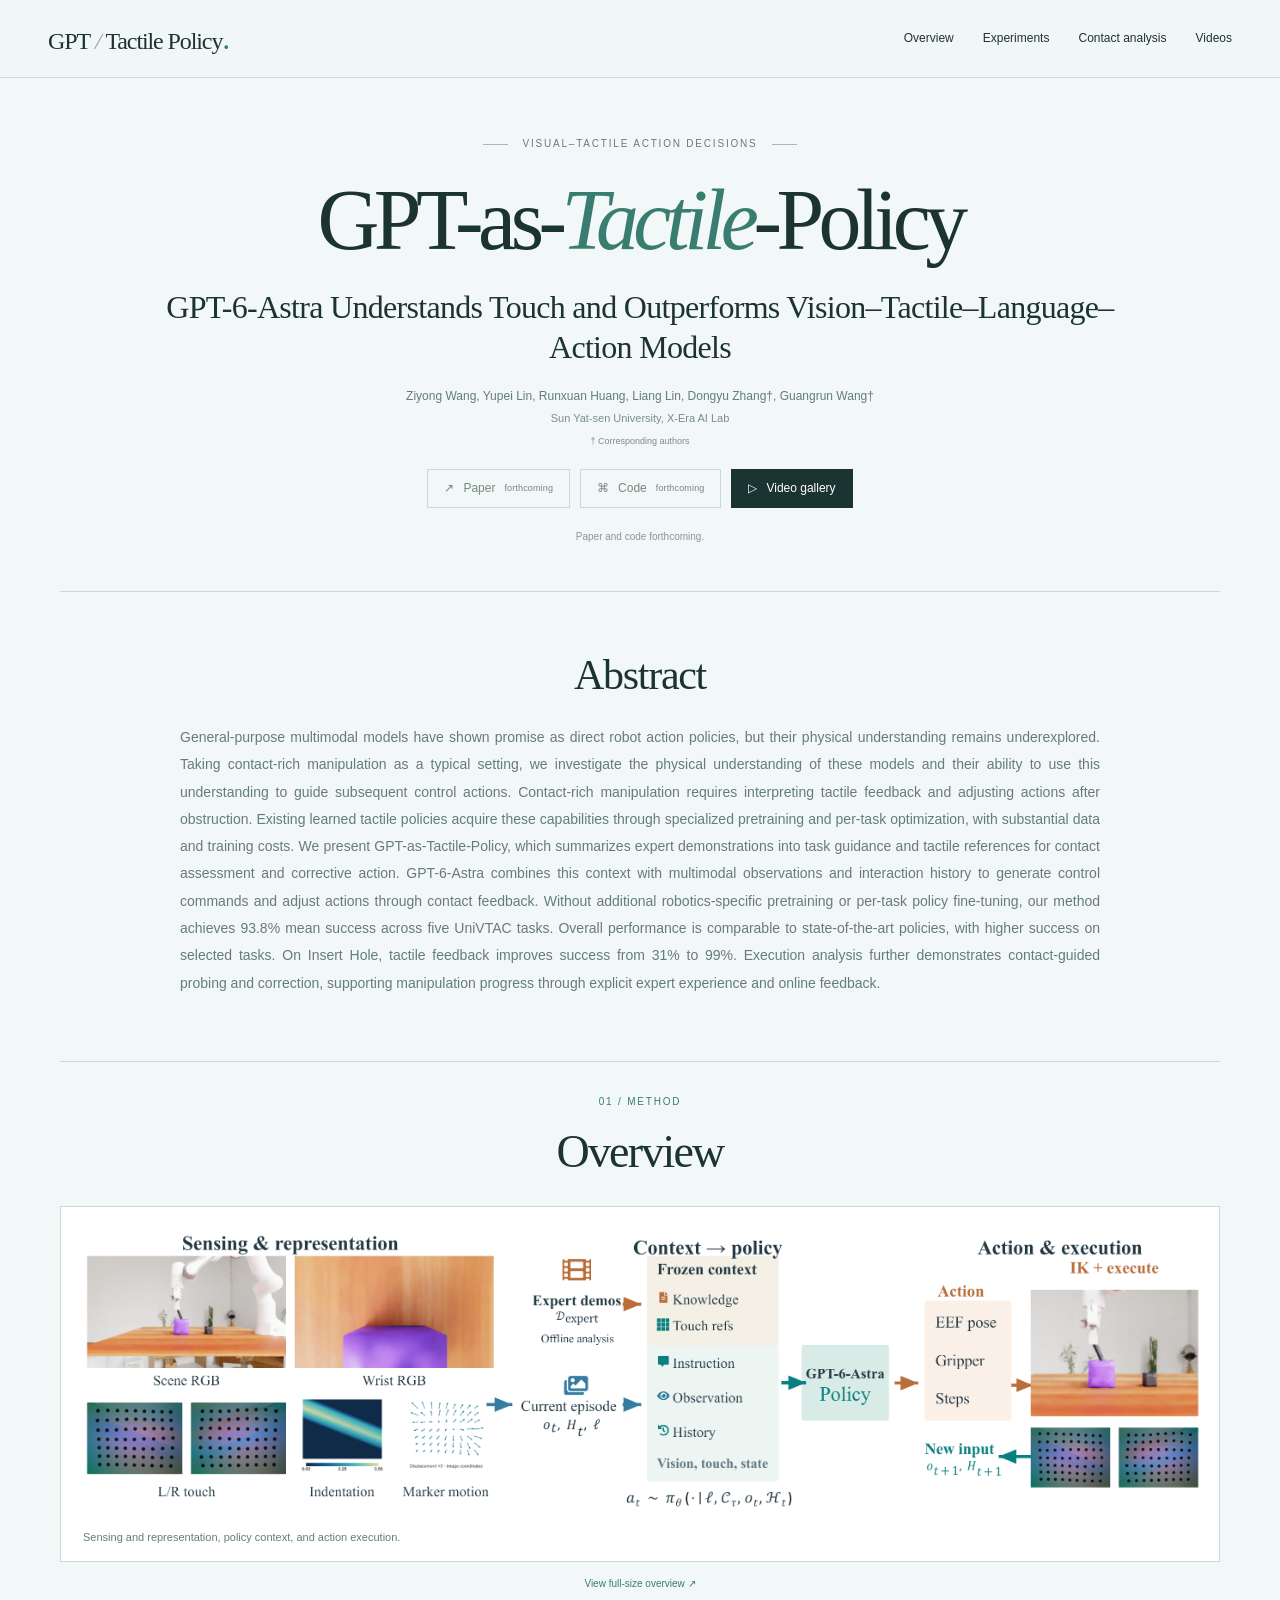
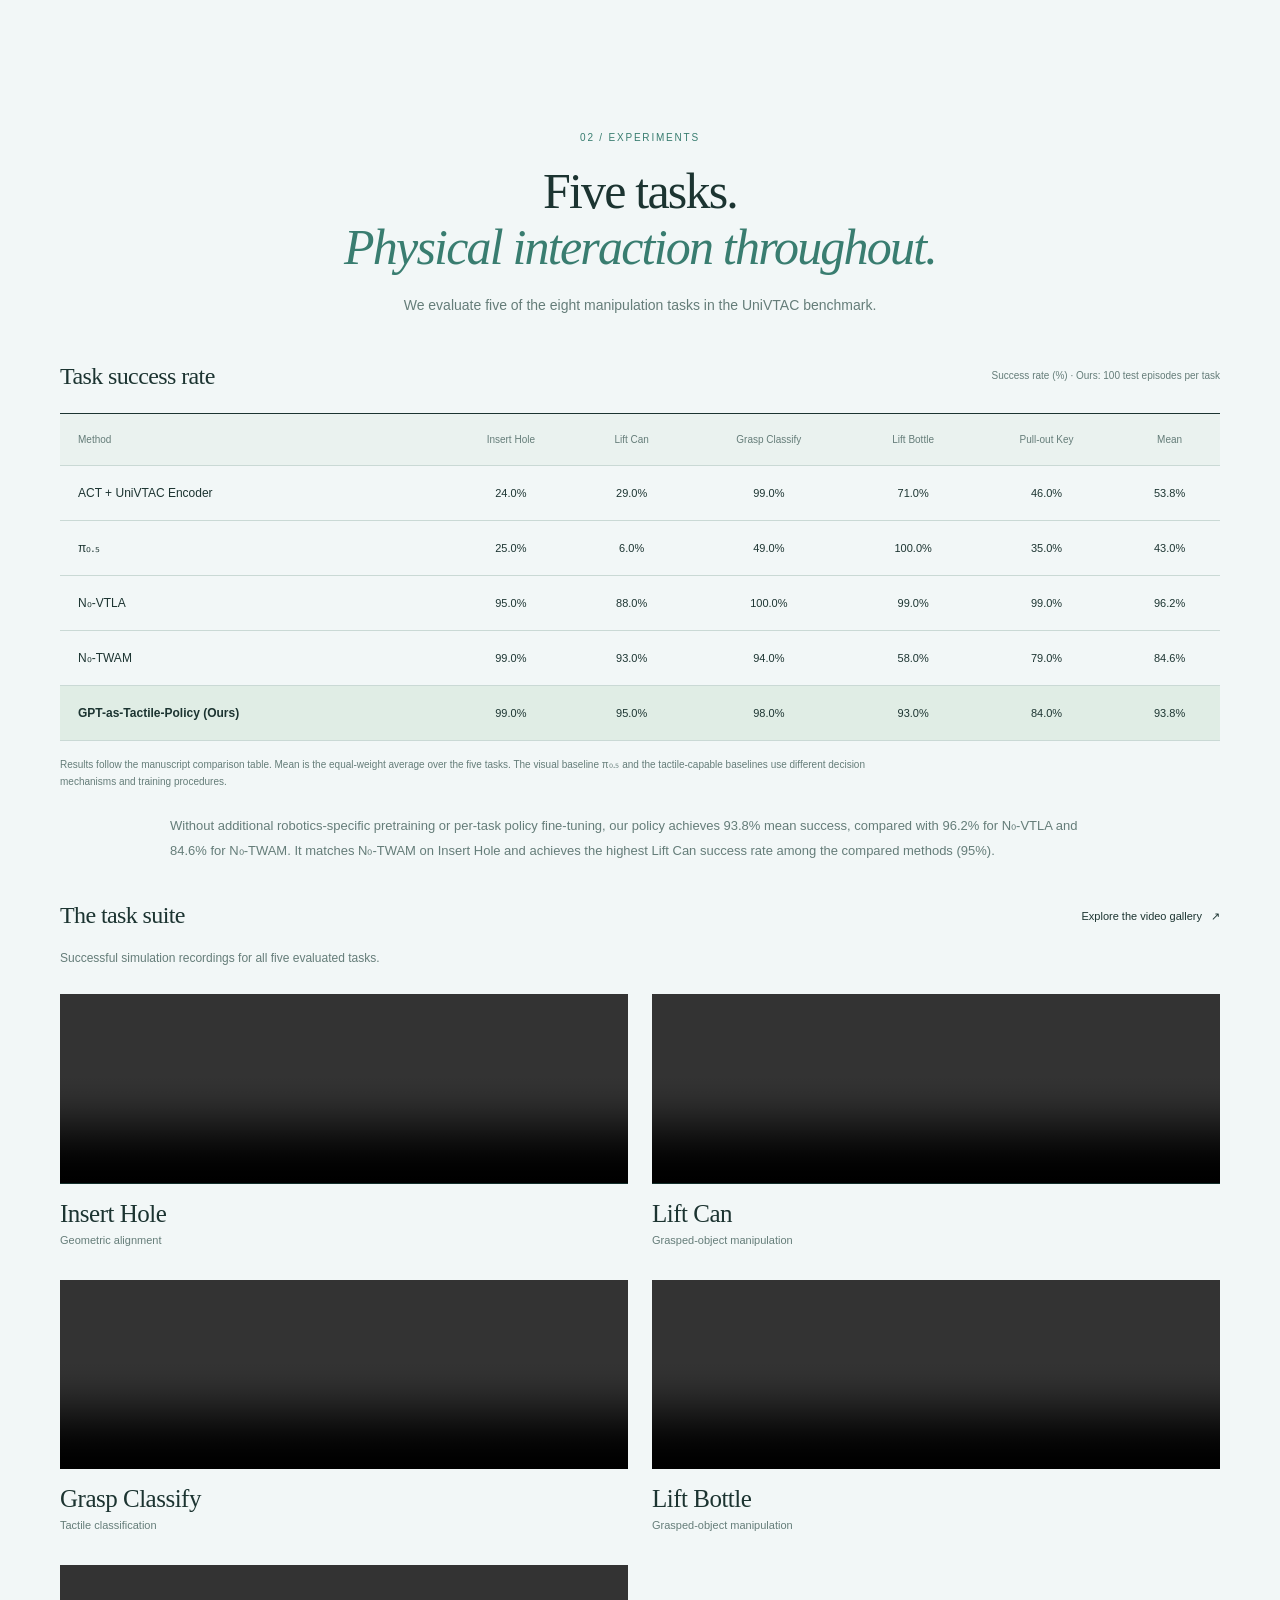
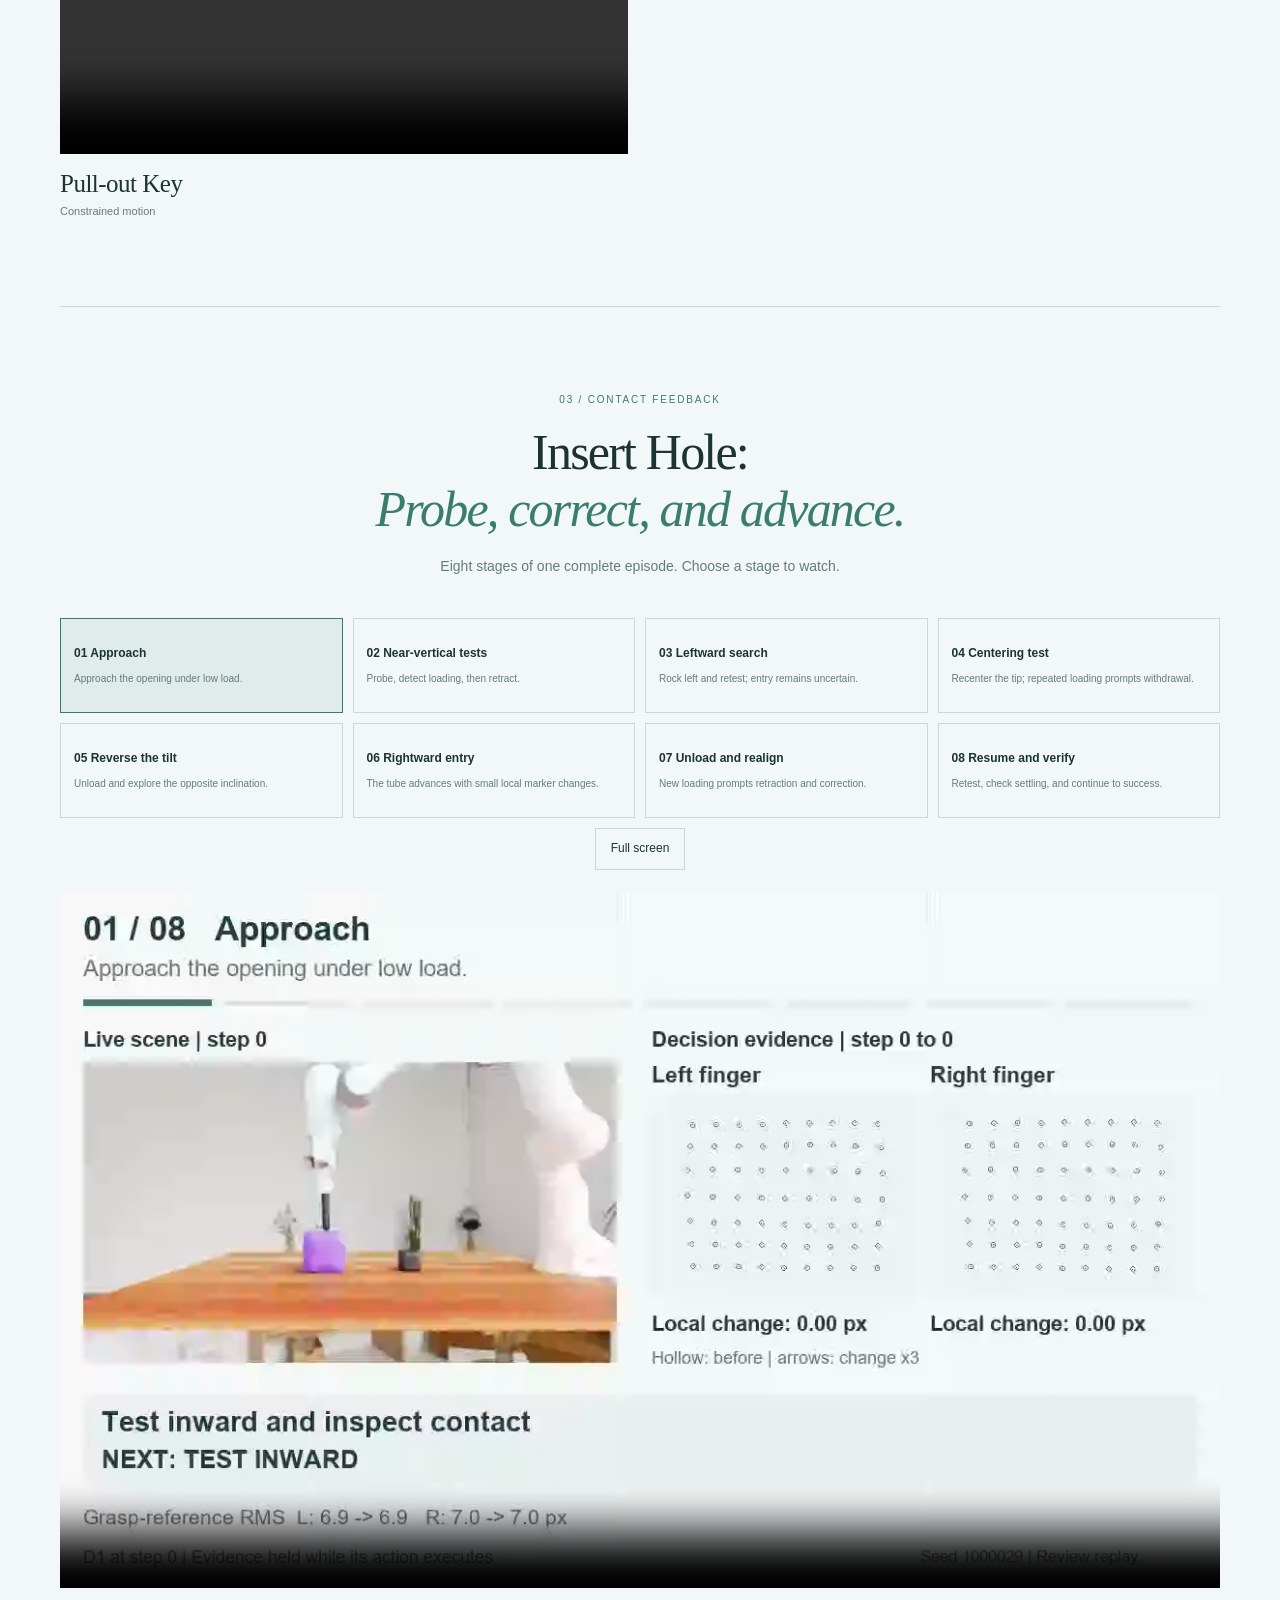
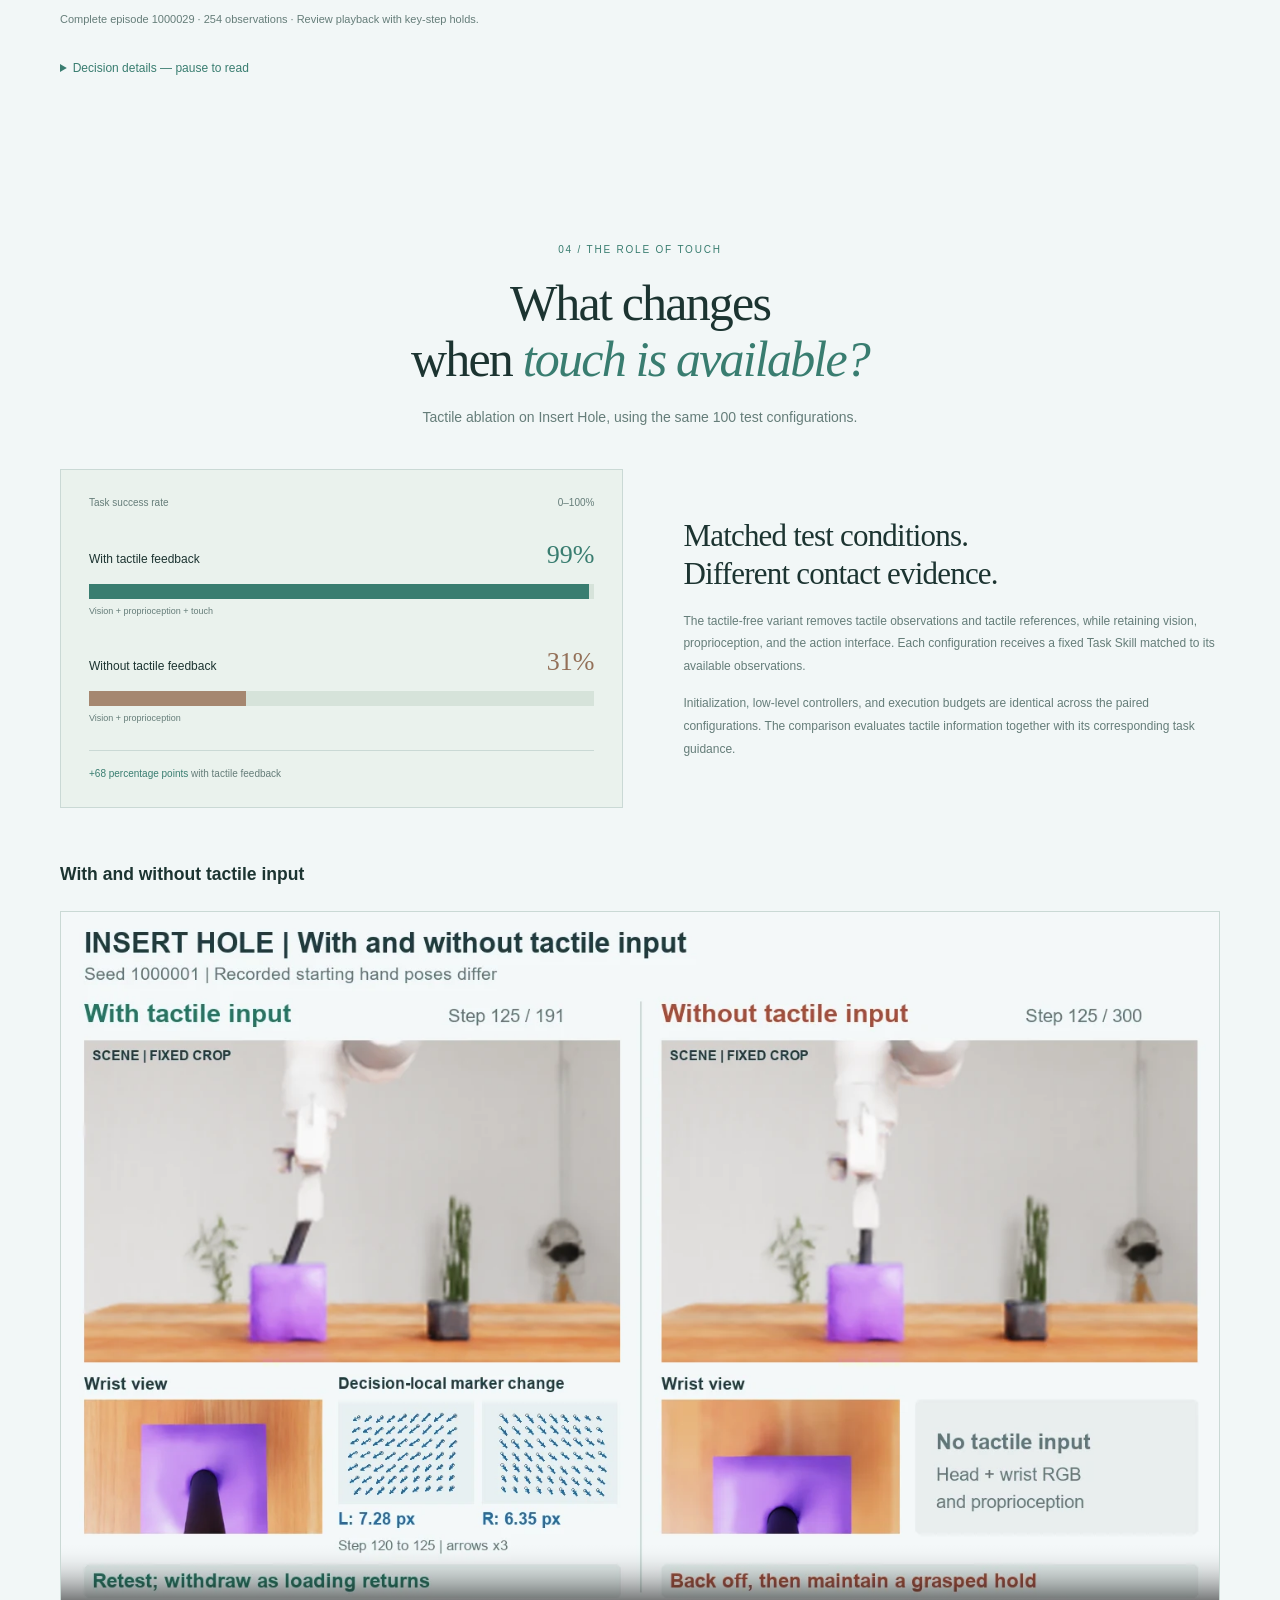
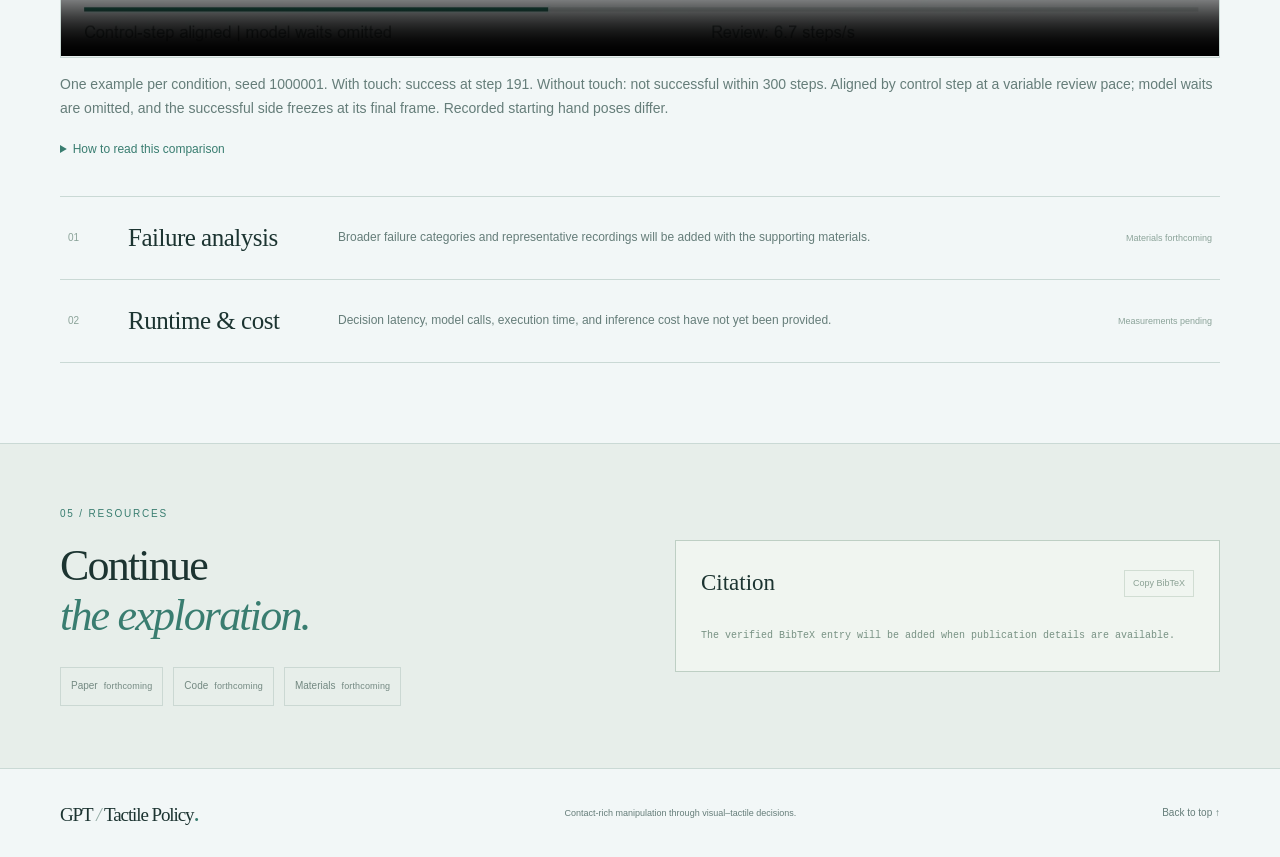
==== commit 708146d8: "Add concise with/without tactile-input example comparison Show recorded Insert Hole seed 1000001 epi" ====
--- a/index.html
+++ b/index.html
@@ -1,28 +1,28 @@
-<!doctype html>
-<html lang="en"><head>
-<meta charset="utf-8"><meta name="viewport" content="width=device-width,initial-scale=1"><title>GPT-as-Tactile-Policy</title><meta name="description" content="GPT-as-Tactile-Policy: 93.8% mean success across five UniVTAC tasks using expert guidance and visual–tactile feedback, without per-task policy fine-tuning."><meta name="theme-color" content="#eef5f5"><link rel="icon" href="assets/favicon.svg" type="image/svg+xml"><link rel="stylesheet" href="styles.css?v=a26d57f87763"><script defer src="project-data.js?v=814c74f400c8"></script><script defer src="site.js?v=bec91024b622"></script>
-</head><body>
-<a class="skip" href="#main">Skip to content</a>
-<header class="site-header"><a class="wordmark" href="index.html" aria-label="GPT-as-Tactile-Policy home">GPT<span> / </span>Tactile Policy<span class="wordmark-dot">.</span></a><nav aria-label="Main navigation"><a href="#method">Overview</a><a href="#experiments">Experiments</a><a href="#case-study">Contact analysis</a><a href="#videos">Videos</a></nav></header>
-<main id="main">
-<section class="hero wrap" aria-labelledby="project-title">
-<p class="eyebrow"><span class="small-line"></span> Visual–tactile action decisions <span class="small-line"></span></p>
-<h1 id="project-title">GPT-as-<span>Tactile</span>-Policy</h1>
-<p class="hero-subtitle manuscript-title" id="paper-title">GPT-6-Astra Understands Touch and Outperforms Vision–Tactile–Language–Action Models</p>
-
-<div class="paper-meta"><p id="authors">Ziyong Wang, Yupei Lin, Runxuan Huang, Liang Lin, Dongyu Zhang†, Guangrun Wang†</p><p id="affiliations">Sun Yat-sen University, X-Era AI Lab</p><p class="correspondence">† Corresponding authors</p></div>
-<div class="resource-links" aria-label="Project resources"><a class="resource" data-resource="paper" aria-disabled="true"><span aria-hidden="true">↗</span> Paper <small>forthcoming</small></a><a class="resource" data-resource="code" aria-disabled="true"><span aria-hidden="true">⌘</span> Code <small>forthcoming</small></a><a class="resource" href="gallery.html"><span aria-hidden="true">▷</span> Video gallery</a></div>
-<p class="draft-note">Paper and code forthcoming.</p></section>
-<section class="abstract-section wrap" id="abstract" aria-labelledby="abstract-title"><div class="section-heading"><h2 id="abstract-title">Abstract</h2></div><p id="abstract-text">General-purpose multimodal models have shown promise as direct robot action policies, but their physical understanding remains underexplored. Taking contact-rich manipulation as a typical setting, we investigate the physical understanding of these models and their ability to use this understanding to guide subsequent control actions. Contact-rich manipulation requires interpreting tactile feedback and adjusting actions after obstruction. Existing learned tactile policies acquire these capabilities through specialized pretraining and per-task optimization, with substantial data and training costs. We present GPT-as-Tactile-Policy, which summarizes expert demonstrations into task guidance and tactile references for contact assessment and corrective action. GPT-6-Astra combines this context with multimodal observations and interaction history to generate control commands and adjust actions through contact feedback. Without additional robotics-specific pretraining or per-task policy fine-tuning, our method achieves 93.8% mean success across five UniVTAC tasks. Overall performance is comparable to state-of-the-art policies, with higher success on selected tasks. On Insert Hole, tactile feedback improves success from 31% to 99%. Execution analysis further demonstrates contact-guided probing and correction, supporting manipulation progress through explicit expert experience and online feedback.</p></section>
-<section class="method-section wrap" id="method" aria-labelledby="method-title"><div class="section-heading"><span class="section-number">01 / Method</span><h2 id="method-title">Overview</h2></div>
-<figure class="paper-overview uploaded-figure" data-figure="overview"><a class="overview-desktop" href="assets/images/method-overview.webp" target="_blank" rel="noopener" aria-label="Open the complete method overview at full resolution"><img src="assets/images/method-overview.webp" width="2640" height="657" alt="GPT-as-Tactile-Policy framework: scene and wrist RGB, bilateral touch, indentation and marker motion; expert demonstrations and episode context feed GPT-6-Astra; pose, gripper, and step targets are executed through inverse kinematics, and new observations return to the policy." loading="eager"></a><div class="overview-mobile"><img src="assets/images/method-sensing.webp" width="990" height="638" alt="Sensing and representation: scene and wrist RGB, left and right touch, indentation, and marker motion." loading="lazy"><img src="assets/images/method-context.webp" width="915" height="657" alt="Policy context: expert demonstrations provide knowledge and tactile references; the instruction, current observation, and history condition GPT-6-Astra." loading="lazy"><img src="assets/images/method-execution.webp" width="705" height="622" alt="Action and execution: end-effector pose, gripper, and step targets go to the inverse-kinematics controller; new visual and tactile input closes the loop." loading="lazy"></div><figcaption>Sensing and representation, policy context, and action execution.</figcaption></figure><a class="text-link full-figure-link" href="assets/images/method-overview.webp" target="_blank" rel="noopener">View full-size overview ↗</a></section>
-<section class="film-section" aria-labelledby="film-title" hidden><div class="wrap"><div class="film-header"><h2 id="film-title">Project video</h2></div><div class="media-slot" data-video="teaser"></div></div></section>
-<section class="wrap section" id="experiments" aria-labelledby="results-title"><div class="section-heading"><span class="section-number">02 / Experiments</span><h2 id="results-title">Five tasks.<br><em>Physical interaction throughout.</em></h2><p>We evaluate five of the eight manipulation tasks in the UniVTAC benchmark.</p></div><div class="results-top"><h3>Task success rate</h3><span class="pending-label">Success rate (%) · Ours: 100 test episodes per task</span></div><div class="table-scroll" tabindex="0" role="region" aria-label="Task success rates; scroll horizontally to see every task"><table id="results-table"><caption class="sr-only">Success rates reported in the manuscript, in percent; mean is the equal-weight five-task average.</caption><thead></thead><tbody></tbody></table></div><p class="table-note">Results follow the manuscript comparison table. Mean is the equal-weight average over the five tasks. The visual baseline π₀.₅ and the tactile-capable baselines use different decision mechanisms and training procedures.</p><p class="results-discussion">Without additional robotics-specific pretraining or per-task policy fine-tuning, our policy achieves 93.8% mean success, compared with 96.2% for N₀-VTLA and 84.6% for N₀-TWAM. It matches N₀-TWAM on Insert Hole and achieves the highest Lift Can success rate among the compared methods (95%).</p><div class="tasks-heading" id="videos"><h3>The task suite</h3><a class="text-link" href="gallery.html">Explore the video gallery <span>↗</span></a></div><p class="task-suite-note">Successful simulation recordings for all five evaluated tasks.</p><div class="task-grid" id="task-grid"></div></section>
-<section class="wrap section probe-analysis-section" id="case-study" aria-labelledby="probe-title"><div class="section-heading"><span class="section-number">03 / Contact feedback</span><h2 id="probe-title">Insert Hole:<br><em>Probe, correct, and advance.</em></h2><p>Eight stages of one complete episode. Choose a stage to watch.</p></div><div class="probe-chapters phase-navigation" id="probe-chapters" aria-label="Episode stages"></div><div class="media-slot probe-analysis-player" id="probe-analysis" data-video="insertHole"></div><details class="probe-details" id="probe-details"><summary>Decision details — pause to read</summary><p id="probe-reason"></p><p class="probe-explanation">Arrows show matched marker changes between decision observations, at a fixed 3× display gain. Evidence stays fixed while its action executes. A large change can accompany loading or unloading: read its direction, the reference-RMS change, and the recorded action context together. Stage labels summarize the action log.</p></details></section>
-
-<section class="wrap section analysis-section" id="tactile-study" aria-labelledby="analysis-title"><div class="section-heading"><span class="section-number">04 / The role of touch</span><h2 id="analysis-title">From repeated retries<br>to <em>contact-guided correction.</em></h2><p>Tactile ablation on Insert Hole, using the same 100 test configurations.</p></div>
-<div class="ablation-layout"><div class="ablation-chart" role="img" aria-label="Insert Hole success rates: with tactile feedback 99 percent; without tactile feedback 31 percent; improvement 68 percentage points"><div class="chart-top"><span>Task success rate</span><span>0–100%</span></div><div class="bar-row"><div><span>With tactile feedback</span><strong id="ablation-with">99%</strong></div><div class="bar-track"><span id="bar-with" style="width:99%"></span></div><small>Vision + proprioception + touch</small></div><div class="bar-row without-touch"><div><span>Without tactile feedback</span><strong id="ablation-without">31%</strong></div><div class="bar-track"><span id="bar-without" style="width:31%"></span></div><small>Vision + proprioception</small></div><p><strong id="ablation-gain">+68 percentage points</strong> with tactile feedback</p></div><div class="ablation-description"><h3>Matched test conditions.<br>Different contact evidence.</h3><p>The tactile-free variant removes tactile observations and tactile references, while retaining vision, proprioception, and the action interface. Each configuration receives a fixed Task Skill matched to its available observations.</p><p>Initialization, low-level controllers, and execution budgets are identical across the paired configurations. The comparison evaluates tactile information together with its corresponding task guidance.</p></div></div>
-<div class="behavior-comparison"><article><span class="section-number">Without touch</span><h3>Retries with limited realignment.</h3><p>In the representative episode described in the manuscript, repeated attempts produce limited changes in tube orientation and lateral end-effector position. Insertion remains incomplete.</p></article><article><span class="section-number">With touch</span><h3>Explore an alternative direction.</h3><p>The policy changes its probing direction and progressively adjusts orientation and lateral position until insertion succeeds. Contact feedback helps identify ineffective attempts and restore progress.</p></article></div><figure class="uploaded-figure" data-figure="tactileComparison" hidden><img alt=""><figcaption></figcaption></figure>
-<div class="analysis-row"><span>01</span><h3>Failure analysis</h3><p>Broader failure categories and representative recordings will be added with the supporting materials.</p><small>Materials forthcoming</small></div><div class="analysis-row"><span>02</span><h3>Runtime &amp; cost</h3><p>Decision latency, model calls, execution time, and inference cost have not yet been provided.</p><small>Measurements pending</small></div></section>
-<section class="resources-section"><div class="wrap resources-layout"><div><span class="section-number">05 / Resources</span><h2>Continue<br><em>the exploration.</em></h2><div class="resource-links resource-links-left"><a class="resource" data-resource="paper" aria-disabled="true">Paper <small>forthcoming</small></a><a class="resource" data-resource="code" aria-disabled="true">Code <small>forthcoming</small></a><a class="resource" data-resource="materials" aria-disabled="true">Materials <small>forthcoming</small></a></div></div><div class="citation"><div><h3>Citation</h3><button id="copy-bibtex" type="button" disabled>Copy BibTeX</button></div><pre id="bibtex">The verified BibTeX entry will be added when publication details are available.</pre><p id="copy-status" role="status" aria-live="polite"></p></div></div></section>
-</main><footer class="wrap footer"><a class="wordmark" href="index.html">GPT<span> / </span>Tactile Policy<span class="wordmark-dot">.</span></a><p>Contact-rich manipulation through visual–tactile decisions.</p><a href="#main">Back to top ↑</a></footer></body></html>
+<!doctype html>
+<html lang="en"><head>
+<meta charset="utf-8"><meta name="viewport" content="width=device-width,initial-scale=1"><title>GPT-as-Tactile-Policy</title><meta name="description" content="GPT-as-Tactile-Policy: 93.8% mean success across five UniVTAC tasks using expert guidance and visual–tactile feedback, without per-task policy fine-tuning."><meta name="theme-color" content="#eef5f5"><link rel="icon" href="assets/favicon.svg" type="image/svg+xml"><link rel="stylesheet" href="styles.css?v=8ff8da5abcdd"><script defer src="project-data.js?v=814c74f400c8"></script><script defer src="site.js?v=bec91024b622"></script>
+</head><body>
+<a class="skip" href="#main">Skip to content</a>
+<header class="site-header"><a class="wordmark" href="index.html" aria-label="GPT-as-Tactile-Policy home">GPT<span> / </span>Tactile Policy<span class="wordmark-dot">.</span></a><nav aria-label="Main navigation"><a href="#method">Overview</a><a href="#experiments">Experiments</a><a href="#case-study">Contact analysis</a><a href="#videos">Videos</a></nav></header>
+<main id="main">
+<section class="hero wrap" aria-labelledby="project-title">
+<p class="eyebrow"><span class="small-line"></span> Visual–tactile action decisions <span class="small-line"></span></p>
+<h1 id="project-title">GPT-as-<span>Tactile</span>-Policy</h1>
+<p class="hero-subtitle manuscript-title" id="paper-title">GPT-6-Astra Understands Touch and Outperforms Vision–Tactile–Language–Action Models</p>
+
+<div class="paper-meta"><p id="authors">Ziyong Wang, Yupei Lin, Runxuan Huang, Liang Lin, Dongyu Zhang†, Guangrun Wang†</p><p id="affiliations">Sun Yat-sen University, X-Era AI Lab</p><p class="correspondence">† Corresponding authors</p></div>
+<div class="resource-links" aria-label="Project resources"><a class="resource" data-resource="paper" aria-disabled="true"><span aria-hidden="true">↗</span> Paper <small>forthcoming</small></a><a class="resource" data-resource="code" aria-disabled="true"><span aria-hidden="true">⌘</span> Code <small>forthcoming</small></a><a class="resource" href="gallery.html"><span aria-hidden="true">▷</span> Video gallery</a></div>
+<p class="draft-note">Paper and code forthcoming.</p></section>
+<section class="abstract-section wrap" id="abstract" aria-labelledby="abstract-title"><div class="section-heading"><h2 id="abstract-title">Abstract</h2></div><p id="abstract-text">General-purpose multimodal models have shown promise as direct robot action policies, but their physical understanding remains underexplored. Taking contact-rich manipulation as a typical setting, we investigate the physical understanding of these models and their ability to use this understanding to guide subsequent control actions. Contact-rich manipulation requires interpreting tactile feedback and adjusting actions after obstruction. Existing learned tactile policies acquire these capabilities through specialized pretraining and per-task optimization, with substantial data and training costs. We present GPT-as-Tactile-Policy, which summarizes expert demonstrations into task guidance and tactile references for contact assessment and corrective action. GPT-6-Astra combines this context with multimodal observations and interaction history to generate control commands and adjust actions through contact feedback. Without additional robotics-specific pretraining or per-task policy fine-tuning, our method achieves 93.8% mean success across five UniVTAC tasks. Overall performance is comparable to state-of-the-art policies, with higher success on selected tasks. On Insert Hole, tactile feedback improves success from 31% to 99%. Execution analysis further demonstrates contact-guided probing and correction, supporting manipulation progress through explicit expert experience and online feedback.</p></section>
+<section class="method-section wrap" id="method" aria-labelledby="method-title"><div class="section-heading"><span class="section-number">01 / Method</span><h2 id="method-title">Overview</h2></div>
+<figure class="paper-overview uploaded-figure" data-figure="overview"><a class="overview-desktop" href="assets/images/method-overview.webp" target="_blank" rel="noopener" aria-label="Open the complete method overview at full resolution"><img src="assets/images/method-overview.webp" width="2640" height="657" alt="GPT-as-Tactile-Policy framework: scene and wrist RGB, bilateral touch, indentation and marker motion; expert demonstrations and episode context feed GPT-6-Astra; pose, gripper, and step targets are executed through inverse kinematics, and new observations return to the policy." loading="eager"></a><div class="overview-mobile"><img src="assets/images/method-sensing.webp" width="990" height="638" alt="Sensing and representation: scene and wrist RGB, left and right touch, indentation, and marker motion." loading="lazy"><img src="assets/images/method-context.webp" width="915" height="657" alt="Policy context: expert demonstrations provide knowledge and tactile references; the instruction, current observation, and history condition GPT-6-Astra." loading="lazy"><img src="assets/images/method-execution.webp" width="705" height="622" alt="Action and execution: end-effector pose, gripper, and step targets go to the inverse-kinematics controller; new visual and tactile input closes the loop." loading="lazy"></div><figcaption>Sensing and representation, policy context, and action execution.</figcaption></figure><a class="text-link full-figure-link" href="assets/images/method-overview.webp" target="_blank" rel="noopener">View full-size overview ↗</a></section>
+<section class="film-section" aria-labelledby="film-title" hidden><div class="wrap"><div class="film-header"><h2 id="film-title">Project video</h2></div><div class="media-slot" data-video="teaser"></div></div></section>
+<section class="wrap section" id="experiments" aria-labelledby="results-title"><div class="section-heading"><span class="section-number">02 / Experiments</span><h2 id="results-title">Five tasks.<br><em>Physical interaction throughout.</em></h2><p>We evaluate five of the eight manipulation tasks in the UniVTAC benchmark.</p></div><div class="results-top"><h3>Task success rate</h3><span class="pending-label">Success rate (%) · Ours: 100 test episodes per task</span></div><div class="table-scroll" tabindex="0" role="region" aria-label="Task success rates; scroll horizontally to see every task"><table id="results-table"><caption class="sr-only">Success rates reported in the manuscript, in percent; mean is the equal-weight five-task average.</caption><thead></thead><tbody></tbody></table></div><p class="table-note">Results follow the manuscript comparison table. Mean is the equal-weight average over the five tasks. The visual baseline π₀.₅ and the tactile-capable baselines use different decision mechanisms and training procedures.</p><p class="results-discussion">Without additional robotics-specific pretraining or per-task policy fine-tuning, our policy achieves 93.8% mean success, compared with 96.2% for N₀-VTLA and 84.6% for N₀-TWAM. It matches N₀-TWAM on Insert Hole and achieves the highest Lift Can success rate among the compared methods (95%).</p><div class="tasks-heading" id="videos"><h3>The task suite</h3><a class="text-link" href="gallery.html">Explore the video gallery <span>↗</span></a></div><p class="task-suite-note">Successful simulation recordings for all five evaluated tasks.</p><div class="task-grid" id="task-grid"></div></section>
+<section class="wrap section probe-analysis-section" id="case-study" aria-labelledby="probe-title"><div class="section-heading"><span class="section-number">03 / Contact feedback</span><h2 id="probe-title">Insert Hole:<br><em>Probe, correct, and advance.</em></h2><p>Eight stages of one complete episode. Choose a stage to watch.</p></div><div class="probe-chapters phase-navigation" id="probe-chapters" aria-label="Episode stages"></div><div class="media-slot probe-analysis-player" id="probe-analysis" data-video="insertHole"></div><details class="probe-details" id="probe-details"><summary>Decision details — pause to read</summary><p id="probe-reason"></p><p class="probe-explanation">Arrows show matched marker changes between decision observations, at a fixed 3× display gain. Evidence stays fixed while its action executes. A large change can accompany loading or unloading: read its direction, the reference-RMS change, and the recorded action context together. Stage labels summarize the action log.</p></details></section>
+
+<section class="wrap section analysis-section" id="tactile-study" aria-labelledby="analysis-title"><div class="section-heading"><span class="section-number">04 / The role of touch</span><h2 id="analysis-title">What changes<br>when <em>touch is available?</em></h2><p>Tactile ablation on Insert Hole, using the same 100 test configurations.</p></div>
+<div class="ablation-layout"><div class="ablation-chart" role="img" aria-label="Insert Hole success rates: with tactile feedback 99 percent; without tactile feedback 31 percent; improvement 68 percentage points"><div class="chart-top"><span>Task success rate</span><span>0–100%</span></div><div class="bar-row"><div><span>With tactile feedback</span><strong id="ablation-with">99%</strong></div><div class="bar-track"><span id="bar-with" style="width:99%"></span></div><small>Vision + proprioception + touch</small></div><div class="bar-row without-touch"><div><span>Without tactile feedback</span><strong id="ablation-without">31%</strong></div><div class="bar-track"><span id="bar-without" style="width:31%"></span></div><small>Vision + proprioception</small></div><p><strong id="ablation-gain">+68 percentage points</strong> with tactile feedback</p></div><div class="ablation-description"><h3>Matched test conditions.<br>Different contact evidence.</h3><p>The tactile-free variant removes tactile observations and tactile references, while retaining vision, proprioception, and the action interface. Each configuration receives a fixed Task Skill matched to its available observations.</p><p>Initialization, low-level controllers, and execution budgets are identical across the paired configurations. The comparison evaluates tactile information together with its corresponding task guidance.</p></div></div>
+<figure class="touch-comparison-video" id="tactile-comparison"><h3>With and without tactile input</h3><video controls playsinline preload="metadata" poster="assets/images/tactile-comparison-poster.webp" aria-label="Insert Hole example comparison: with tactile input succeeds at step 191; without tactile input reaches the 300-step limit"><source src="assets/videos/insert-hole-with-vs-without-touch.webm" type="video/webm">Your browser does not support this video. <a href="assets/videos/insert-hole-with-vs-without-touch.webm">Download the comparison</a>.</video><figcaption>One example per condition, seed 1000001. With touch: success at step 191. Without touch: not successful within 300 steps. Aligned by control step at a variable review pace; model waits are omitted, and the successful side freezes at its final frame. Recorded starting hand poses differ.</figcaption><details class="probe-details"><summary>How to read this comparison</summary><p>Both sides show the same fixed scene crop and the full wrist view. Only the tactile-input condition displays marker evidence: matched marker changes between consecutive decision observations, with a fixed 3× arrow gain and RMS in original pixels. Evidence stays fixed while its action executes. The tactile-free observations contain head and wrist RGB plus proprioception, with no tactile object or tactile images.</p><p>The left episode unloads after added marker deformation, tests alternative offsets, and resumes insertion along a revised axis. The right episode retries a shallow approach, backs off, then holds because entry remains visually uncertain. These captions summarize the public action log. This qualitative example is separate from the 100-configuration aggregate above; the recorded initial hand positions differ by approximately 4.89 mm, and orientations also differ.</p></details></figure>
+<div class="analysis-row"><span>01</span><h3>Failure analysis</h3><p>Broader failure categories and representative recordings will be added with the supporting materials.</p><small>Materials forthcoming</small></div><div class="analysis-row"><span>02</span><h3>Runtime &amp; cost</h3><p>Decision latency, model calls, execution time, and inference cost have not yet been provided.</p><small>Measurements pending</small></div></section>
+<section class="resources-section"><div class="wrap resources-layout"><div><span class="section-number">05 / Resources</span><h2>Continue<br><em>the exploration.</em></h2><div class="resource-links resource-links-left"><a class="resource" data-resource="paper" aria-disabled="true">Paper <small>forthcoming</small></a><a class="resource" data-resource="code" aria-disabled="true">Code <small>forthcoming</small></a><a class="resource" data-resource="materials" aria-disabled="true">Materials <small>forthcoming</small></a></div></div><div class="citation"><div><h3>Citation</h3><button id="copy-bibtex" type="button" disabled>Copy BibTeX</button></div><pre id="bibtex">The verified BibTeX entry will be added when publication details are available.</pre><p id="copy-status" role="status" aria-live="polite"></p></div></div></section>
+</main><footer class="wrap footer"><a class="wordmark" href="index.html">GPT<span> / </span>Tactile Policy<span class="wordmark-dot">.</span></a><p>Contact-rich manipulation through visual–tactile decisions.</p><a href="#main">Back to top ↑</a></footer></body></html>
--- a/styles.css
+++ b/styles.css
@@ -1,38 +1,40 @@
-@charset "UTF-8";
-:root{--paper:#f2f7f7;--white:#fcfdfb;--ink:#1c3431;--muted:#657d79;--green:#397d70;--line:#cad9d5;--soft:#e5efec;--copper:#af704e;--serif:Georgia,'Times New Roman',serif;--sans:Arial,Helvetica,sans-serif}
-*{box-sizing:border-box}html{scroll-behavior:smooth;scroll-padding-top:95px}body{margin:0;background:var(--paper);color:var(--ink);font-family:var(--sans);font-size:15px;line-height:1.65;-webkit-font-smoothing:antialiased}a{color:inherit;text-decoration:none}button,input,select{font:inherit;color:inherit}button,a,input,select{-webkit-tap-highlight-color:transparent}button{cursor:pointer}button:disabled{cursor:default}button:focus-visible,a:focus-visible,input:focus-visible,select:focus-visible,[tabindex]:focus-visible{outline:2px solid var(--green);outline-offset:5px}a[aria-disabled=true]{cursor:default}img,video{display:block;max-width:100%;height:auto}video{width:100%;background:#142b28}p,h1,h2,h3,figure{margin:0}button{border-radius:0}::selection{background:#c5ded5;color:#183d33}[hidden]{display:none!important}.wrap{width:min(1160px,calc(100% - 96px));margin-inline:auto}.skip{position:fixed;left:20px;top:-80px;padding:10px 20px;background:var(--ink);color:white;z-index:99}.skip:focus{top:10px}.sr-only{position:absolute;width:1px;height:1px;padding:0;margin:-1px;overflow:hidden;clip:rect(0,0,0,0);white-space:nowrap;border:0}
-.site-header{height:78px;padding:0 48px;display:flex;align-items:center;justify-content:space-between;border-bottom:1px solid var(--line);background:rgba(242,247,247,.96);position:relative;z-index:10;gap:24px}.wordmark{font-family:var(--serif);font-size:24px;letter-spacing:-1.1px;line-height:1.1;white-space:nowrap}.wordmark>span:first-child{font-style:italic;color:#91aaa3}.wordmark-dot{color:var(--green);font-size:32px}.site-header nav{display:flex;align-items:center;gap:29px;font-size:12px}.site-header nav a{padding:9px 0;position:relative}.site-header nav a:after{content:'';position:absolute;left:0;bottom:2px;height:1px;width:0;background:var(--green);transition:width .2s}.site-header nav a:hover:after,.site-header nav a[aria-current]:after{width:100%}
-.hero{text-align:center;padding:80px 0 53px}.eyebrow,.section-number,.figure-corner,.view-label{font-size:10px;text-transform:uppercase;letter-spacing:1.8px;font-weight:400}.eyebrow{display:flex;align-items:center;justify-content:center;gap:14px;color:var(--muted)}.small-line{height:1px;width:25px;background:#a2bdb4}.hero h1{font-family:var(--serif);font-size:clamp(45px,7.2vw,96px);letter-spacing:-5.5px;line-height:1.07;font-weight:400;margin:26px -20px 22px}.hero h1>span{color:var(--green);font-style:italic}.hero-subtitle{font-family:var(--serif);font-size:clamp(27px,3vw,38px);line-height:1.2;letter-spacing:-.9px}.hero-description{max-width:650px;margin:22px auto 0;color:var(--muted);font-size:15px;line-height:1.75}.paper-meta{margin:25px auto 24px;font-size:12px;color:var(--muted)}.paper-meta p+p{font-size:11px;opacity:.85;margin-top:2px}.resource-links{display:flex;gap:10px;justify-content:center;flex-wrap:wrap}.resource{border:1px solid #aac0b9;display:inline-flex;align-items:center;justify-content:center;gap:9px;min-height:39px;padding:7px 16px;font-size:12px;background:transparent;transition:background .2s}.resource[href]:hover{background:#dcebe4}.resource[aria-disabled=true]{border-color:#cbd8d3;color:#748982}.resource small{font-size:9px;letter-spacing:.15px}.resource-links .resource[href]{background:var(--ink);border-color:var(--ink);color:#fff}.resource-links .resource[href]:hover{background:var(--green)}.draft-note{color:#879994;font-size:10px;margin-top:21px}
-.section{padding-top:85px;padding-bottom:85px}.section-heading{text-align:center;margin-bottom:40px}.section-number{color:var(--green);display:block}.section-heading h2,.section-heading h1,h2{font-family:var(--serif);font-weight:400;letter-spacing:-1.8px;font-size:50px;line-height:1.13}.section-heading h2,.section-heading h1{margin-top:16px}.section-heading em,h2 em{color:var(--green);font-weight:400}.section-heading>p{font-size:14px;color:var(--muted);margin:18px auto 0;max-width:640px}.method-section{padding-top:40px;padding-bottom:72px}.method-section>.section-heading{padding-top:48px;border-top:1px solid var(--line)}
-.concept-tabs{display:flex;justify-content:center;gap:0;margin:0 auto 25px}.concept-tabs button{font-size:10px;letter-spacing:.7px;display:flex;align-items:center;gap:12px;background:transparent;border:0;border-bottom:1px solid var(--line);padding:13px 24px;color:#879d97}.concept-tabs button span{font-size:12px;letter-spacing:0;color:var(--muted)}.concept-tabs button[aria-selected=true]{border-bottom:2px solid var(--green);color:var(--green)}.concept-tabs button[aria-selected=true] span{color:var(--ink)}.method-figure{border:1px solid var(--line);background:#f1f6f5;padding:24px 20px 12px;overflow:hidden}.figure-corner{display:flex;justify-content:space-between;padding:0 12px;letter-spacing:1.3px;font-size:9px;color:var(--muted)}.figure-corner span{letter-spacing:.2px;text-transform:none}.loop-diagram{display:block;width:100%;height:auto;margin-top:10px}.loop-diagram text{font-family:var(--sans);fill:var(--ink)}.loop-diagram .svg-kicker{font-size:10px;letter-spacing:1px;fill:#657d79}.loop-diagram .svg-title{font-size:19px}.loop-diagram .svg-text{font-size:14px;fill:#47746d}.loop-diagram .svg-small{font-size:12px;fill:#78908a}.loop-diagram .svg-model{font-family:var(--serif);font-size:29px;letter-spacing:-.5px}.diagram-part{transition:opacity .25s}.method-figure[data-highlight] .diagram-part{opacity:.33}.method-figure[data-highlight="0"] [data-part="0"],.method-figure[data-highlight="1"] [data-part="1"],.method-figure[data-highlight="2"] [data-part="2"]{opacity:1}.concept-explanation{display:grid;grid-template-columns:220px 1fr;gap:30px;border-bottom:1px solid var(--line);padding:22px 12px 25px;min-height:99px}.concept-explanation>span{font-family:var(--serif);font-size:22px;line-height:1.3}.concept-explanation p{font-size:13px;color:var(--muted);max-width:710px}.abstract-row{display:grid;grid-template-columns:220px 1fr;gap:30px;padding:35px 12px 0}.abstract-row h3{font-size:12px;letter-spacing:.5px;font-weight:400}.abstract-row p{font-size:14px;line-height:1.85;color:var(--muted);max-width:780px}.uploaded-figure{margin-top:35px}.uploaded-figure img{width:100%;border:1px solid var(--line)}.uploaded-figure figcaption{font-size:12px;color:var(--muted);margin-top:10px}
-.film-section{background:#e3eeeb;border-top:1px solid var(--line);border-bottom:1px solid var(--line);padding:42px 0 50px}.film-header{display:flex;align-items:center;gap:24px;margin-bottom:25px;flex-wrap:wrap}.film-header h2{font-size:30px;letter-spacing:-.8px;flex:1}.pending-label{font-size:10px;color:var(--muted)}.media-slot{position:relative;overflow:hidden;min-width:0;width:100%}.teaser{aspect-ratio:2.62;background:#173e37;color:#e0ece7;display:flex;justify-content:center;align-items:center;min-height:260px}.film-art{position:absolute;inset:0;overflow:hidden;background:linear-gradient(105deg,rgba(13,44,38,.5),transparent 60%)}.film-art:before,.film-art:after{content:'';position:absolute;left:60%;top:0;width:1px;height:100%;background:rgba(158,190,179,.14)}.film-art:after{left:0;top:52%;width:100%;height:1px}.orbit{position:absolute;left:60%;top:52%;border:1px solid rgba(169,196,185,.25);border-radius:50%;width:230px;height:230px;transform:translate(-50%,-50%) rotate(-30deg)}.orbit-two{width:510px;height:285px}.orbit-three{width:810px;height:370px}.contact-point{position:absolute;left:60%;top:52%;width:9px;height:9px;background:#b9d0b8;border-radius:50%;box-shadow:0 0 0 7px #b9d0b817}.coordinate{position:absolute;color:#9cb9ad;font-family:var(--serif);font-style:italic;font-size:14px}.coordinate-x{left:95%;top:53%}.coordinate-y{left:61%;top:8%}.media-caption{position:relative;text-align:left;margin-right:auto;padding:45px 55px;max-width:420px}.play-outline{display:inline-flex;align-items:center;justify-content:center;width:46px;height:46px;border:1px solid #7a9b8e;border-radius:50%;font-size:22px;font-weight:400}.media-caption strong{display:block;font-family:var(--serif);font-weight:400;font-size:39px;letter-spacing:-1px;line-height:1.1;margin-top:23px}.media-caption p{font-size:12px;max-width:260px;color:#b0c6bc;margin-top:11px}.media-caption small{font-size:9px;color:#7f9f90;display:block;margin-top:20px}.film-bottom{position:absolute;right:30px;bottom:23px;font-size:9px;letter-spacing:2px;color:#b0c6bc;display:flex;gap:15px}.film-bottom i{font-style:normal;color:#719989}.media-slot.has-video{background:transparent;aspect-ratio:auto;display:block;min-height:0}.media-meta{font-size:11px;color:var(--muted);padding:10px 0}
-.results-top{display:flex;align-items:center;justify-content:space-between;gap:20px;margin-top:10px;margin-bottom:17px}.results-top h3,.tasks-heading h3{font-family:var(--serif);font-size:24px;font-weight:400;letter-spacing:-.6px}.table-scroll{width:100%;overflow-x:auto;border-top:1px solid var(--ink);border-bottom:1px solid var(--line)}table{width:100%;border-collapse:collapse;min-width:940px;font-size:11px;text-align:center}th,td{padding:18px 10px;border-bottom:1px solid var(--line);line-height:1.5}thead th{font-size:10px;font-weight:400;color:var(--muted);vertical-align:bottom;background:#eaf2ef}tbody tr:last-child td,tbody tr:last-child th{border-bottom:0}thead th:first-child,tbody th{text-align:left;min-width:195px;padding-left:18px}tbody th{font-size:12px;font-weight:400}tbody tr.ours{background:#e0ede5}tbody tr.ours th{font-weight:600}td{color:#83978f}td.has-result{color:var(--ink)}.table-note{font-size:10px;color:var(--muted);margin:15px 0 0;line-height:1.7;max-width:850px}.protocol{display:grid;grid-template-columns:repeat(3,1fr);margin:28px 0 48px;padding:17px 0;border-block:1px solid var(--line);gap:25px}.protocol>div+div{border-left:1px solid var(--line);padding-left:25px}.protocol span{font-size:9px;color:var(--muted);text-transform:uppercase;letter-spacing:1px}.protocol p{font-size:12px;margin-top:4px}.tasks-heading{display:flex;justify-content:space-between;align-items:center;gap:20px;margin-bottom:22px}.text-link{font-size:11px;display:inline-block}.text-link span{margin-left:6px}.text-link:hover{color:var(--green)}.task-grid{display:grid;grid-template-columns:repeat(4,1fr);gap:25px 18px}.task-item{min-width:0}.task-art{aspect-ratio:1.65;border:1px solid #c6d7d0;background:#e8f0ed;position:relative;display:flex;align-items:center;justify-content:center;overflow:hidden}.task-art:before{content:'';position:absolute;inset:0;background-image:linear-gradient(#b8cec51f 1px,transparent 1px),linear-gradient(90deg,#b8cec51f 1px,transparent 1px);background-size:25px 25px}.task-item:nth-child(3n+2) .task-art{background:#e8eeee}.task-item:nth-child(3n) .task-art{background:#edf0e7}.task-art svg{position:relative;width:55%;height:65%;stroke:#6d9283;fill:none;stroke-width:1.6;stroke-linecap:round;stroke-linejoin:round}.task-number{position:absolute;left:12px;top:8px;font-size:9px;color:#7d9990}.task-media-note{position:absolute;right:10px;bottom:7px;font-size:8px;color:#81988f;letter-spacing:.4px}.task-item h4{font-size:12px;font-weight:400;margin:11px 0 2px}.task-item p{font-size:9px;color:var(--muted)}.task-item:hover .task-art{border-color:var(--green)}
-.case-section{background:#e8f0ef;border-block:1px solid var(--line);padding:78px 0}.case-layout{display:grid;grid-template-columns:1.45fr 1fr;gap:50px;align-items:center}.case-layout>*{min-width:0}.case-video{aspect-ratio:1.65;background:#d7e5df;border:1px solid #b7ccc2;min-height:280px;display:flex;align-items:flex-end}.view-label{position:absolute;top:15px;left:20px;font-size:8px;letter-spacing:1.3px;color:#698a7d}.insertion-art{position:absolute;inset:0}.insertion-part{position:absolute;width:23px;height:110px;background:#9ab4a8;border:1px solid #698f7e;top:45px;left:calc(50% - 12px);transform:rotate(5deg);transform-origin:bottom}.insertion-part:before{content:'';position:absolute;width:65px;height:11px;border:1px solid #698f7e;background:#b3c9bc;top:0;left:-22px}.insertion-base{position:absolute;left:calc(50% - 73px);top:170px;width:146px;height:53px;border:1px solid #779988;background:#bacfc2;transform:skewY(-8deg)}.insertion-base span{display:block;position:absolute;width:39px;height:18px;left:55px;top:10px;border:1px solid #698f7e;border-radius:50%;background:#7fa18f}.insertion-guide{position:absolute;width:1px;height:116px;border-left:1px dashed #789f87;left:50%;top:130px}.case-video-caption{display:flex;align-items:center;gap:15px;padding:23px;position:relative;background:linear-gradient(transparent,#d7e5df 30%);width:100%}.case-video-caption .play-outline{width:34px;height:34px;font-size:15px;border-color:#94b2a1}.case-video-caption p{font-family:var(--serif);font-size:21px;line-height:1.3;letter-spacing:-.4px}.case-video-caption small{display:block;font-family:var(--sans);font-size:9px;letter-spacing:0;margin-top:5px;color:#698a7d}.case-context h3{font-family:var(--serif);font-size:32px;line-height:1.2;font-weight:400;letter-spacing:-.7px;margin:15px 0}.case-context>p{font-size:12px;line-height:1.9;color:var(--muted)}.case-facts{display:grid;grid-template-columns:95px 1fr;gap:9px 10px;margin-top:22px;padding-top:17px;border-top:1px solid var(--line);font-size:10px}.case-facts>span{color:var(--muted)}.stage-tabs{display:grid;grid-template-columns:repeat(6,1fr);margin-top:45px;border-bottom:1px solid #b8cec4}.stage-tabs button{display:flex;flex-direction:column;gap:7px;align-items:flex-start;padding:14px 8px 17px;border:0;border-bottom:2px solid transparent;background:transparent;text-align:left;font-size:10px;line-height:1.3;color:#81978d}.stage-tabs button>span{font-size:9px}.stage-tabs button[aria-selected=true]{border-bottom-color:var(--green);color:var(--ink)}.stage-tabs button:hover{background:#e0ebe5}.stage-panel{display:grid;grid-template-columns:1.25fr 1fr;gap:60px;align-items:start;padding:30px 0 10px;min-height:245px}.stage-narrative h3{font-family:var(--serif);font-size:27px;line-height:1.2;letter-spacing:-.5px;font-weight:400;margin:11px 0 13px}.stage-narrative>p{font-size:12px;color:var(--muted);line-height:1.8}.stage-narrative .stage-disclaimer{font-size:9px;margin-top:20px;color:#80958d}.marker-slot{position:relative;padding:35px 20px 15px;text-align:center;border:1px solid #c6d7cf;min-height:192px}.marker-pair{display:flex;gap:18px;justify-content:center;margin:5px 0 13px}.marker-pad{width:95px;height:63px;display:block;border:1px solid #b2cbbd;border-radius:23px;background-image:radial-gradient(#89a895 1px,transparent 1px);background-size:11px 11px;background-position:8px 8px;opacity:.65}.marker-slot p{font-size:10px;color:var(--muted)}.marker-slot small{font-size:8px;color:#82998d}.marker-slot img{max-height:180px;margin:0 auto 12px;object-fit:contain}.figure-note{font-size:10px;color:#81968d;text-align:center;border-top:1px solid var(--line);padding-top:20px;margin-top:20px}
-.analysis-section{padding-top:78px;padding-bottom:80px}.analysis-row{display:grid;grid-template-columns:40px 190px 1fr 130px;gap:20px;align-items:center;border-top:1px solid var(--line);padding:26px 8px}.analysis-row:last-child{border-bottom:1px solid var(--line)}.analysis-row>span{font-size:10px;color:#8ba399}.analysis-row h3{font-family:var(--serif);font-size:25px;line-height:1.2;font-weight:400;letter-spacing:-.5px}.analysis-row p{font-size:12px;color:var(--muted)}.analysis-row small{font-size:9px;color:#8ba399;text-align:right}.resources-section{border-block:1px solid var(--line);padding:62px 0;background:#e7eeea}.resources-layout{display:grid;grid-template-columns:1fr 1fr;gap:70px;align-items:center}.resources-layout h2{margin:18px 0 27px;font-size:44px}.resource-links-left{justify-content:flex-start}.resource-links-left .resource{font-size:10px;padding:6px 10px;gap:6px}.citation{min-width:0;border:1px solid #becfc4;padding:23px 25px;background:#f0f5f0}.citation>div{display:flex;justify-content:space-between;align-items:center;gap:10px}.citation h3{font-family:var(--serif);font-size:23px;font-weight:400}.citation button{border:1px solid #b9cbbf;padding:5px 8px;background:transparent;font-size:9px}.citation button:disabled{color:#8ba194;border-color:#d1ddd3}.citation pre{font-size:10px;line-height:1.9;color:#779183;white-space:pre-wrap;overflow-wrap:anywhere;margin:24px 0 3px}.citation p{font-size:10px;color:var(--muted)}.footer{padding-top:30px;padding-bottom:30px;display:flex;justify-content:space-between;align-items:center;gap:25px}.footer .wordmark{font-size:19px}.footer .wordmark-dot{font-size:25px}.footer p{font-size:9px;color:var(--muted)}.footer>a:last-child{font-size:10px;color:var(--muted)}
-.gallery-main{padding:45px 0 80px;min-height:80vh}.gallery-main>.section-heading{margin-top:44px;margin-bottom:20px}.gallery-main h1{font-size:63px}.gallery-note{font-size:12px;max-width:660px;text-align:center;margin:0 auto 40px;color:var(--muted)}.gallery-filters{border-block:1px solid var(--line);display:grid;grid-template-columns:2fr 1fr 1fr auto;gap:22px;align-items:end;padding:22px 0}.gallery-filters label{font-size:9px;text-transform:uppercase;letter-spacing:1px;color:var(--muted)}.gallery-filters input,.gallery-filters select{display:block;width:100%;min-width:0;padding:10px 11px;border:1px solid #b9cec3;background:#f8fbf7;font-size:12px;margin-top:7px;letter-spacing:0;text-transform:none;border-radius:0}.gallery-filters select:disabled{color:#8a9f95}.reset-button{background:transparent;border:0;border-bottom:1px solid #9ab8a7;padding:9px 0;font-size:11px;white-space:nowrap}.gallery-count{font-size:11px;color:var(--muted);margin:23px 0}.recording-grid{display:grid;grid-template-columns:repeat(2,minmax(0,1fr));gap:30px 24px}.recording-item{min-width:0}.recording-item .task-art{aspect-ratio:1.6}.recording-item .task-art svg{width:45%}.recording-item h2{font-family:var(--serif);font-size:25px;letter-spacing:-.5px;margin:14px 0 3px}.recording-item p{font-size:11px;color:var(--muted)}.recording-item .recording-meta{font-size:9px;margin-top:8px;color:#869e91}.recording-item video{aspect-ratio:1.6;object-fit:contain}.recording-item a{font-size:10px;color:var(--green)}.empty-state{padding:60px 0;text-align:center;color:var(--muted);font-size:14px}
-@media(min-width:1500px){.hero{padding-top:90px}.hero h1{font-size:100px}.hero-description{font-size:16px}}
-@media(max-width:1000px){.wrap{width:calc(100% - 64px)}.site-header{padding-inline:32px}.hero h1{letter-spacing:-3px}.concept-explanation,.abstract-row{grid-template-columns:170px 1fr;gap:25px}.case-layout{gap:30px}.case-context h3{font-size:27px}.case-facts{grid-template-columns:80px 1fr}.analysis-row{grid-template-columns:25px 150px 1fr 100px;gap:14px}.resources-layout{gap:40px}.resource-links-left{gap:7px}.task-grid{gap:22px 13px}.footer p{max-width:260px}.recording-grid{grid-template-columns:repeat(2,minmax(0,1fr))}}
-@media(max-width:700px){html{scroll-padding-top:20px}.wrap{width:calc(100% - 40px)}.site-header{padding:17px 20px;height:auto;min-height:85px;flex-direction:column;gap:12px}.wordmark{font-size:22px}.site-header nav{gap:23px;font-size:10px}.site-header nav a{padding:3px 0}.hero{padding:49px 0 37px}.eyebrow{font-size:8px;letter-spacing:1.1px;gap:10px}.small-line{width:15px}.hero h1{font-size:clamp(28px,7.6vw,53px);letter-spacing:-1.8px;line-height:1.14;margin:23px -6px 22px;white-space:nowrap}.hero-subtitle{font-size:28px;letter-spacing:-.7px}.hero-description{font-size:12px;line-height:1.8;margin-top:18px;padding-inline:10px}.paper-meta{margin:20px 0;font-size:10px}.paper-meta p+p{font-size:9px}.resource-links{gap:7px}.resource{font-size:10px;padding:6px 10px;min-height:35px;gap:6px}.resource small{font-size:8px}.draft-note{font-size:8px;max-width:285px;margin:18px auto 0}.method-section{padding-top:15px;padding-bottom:42px}.method-section>.section-heading{padding-top:33px}.section-heading{margin-bottom:28px}.section-heading h2,.section-heading h1,h2{font-size:34px;letter-spacing:-1.2px;line-height:1.15}.section-heading>p{font-size:12px;line-height:1.7;margin-top:15px}.section-number{font-size:8px;letter-spacing:1.5px}.concept-tabs{margin-bottom:17px;width:100%}.concept-tabs button{padding:10px 5px;flex:1;gap:5px;justify-content:center;font-size:8px}.concept-tabs button span{font-size:9px;white-space:nowrap}.method-figure{padding:13px 5px 10px}.figure-corner{font-size:7px;padding:0 6px;letter-spacing:.6px}.figure-corner span{font-size:6px}.loop-diagram{margin-top:14px}.concept-explanation{grid-template-columns:1fr;gap:9px;padding:19px 2px;min-height:133px}.concept-explanation>span{font-size:23px}.concept-explanation p{font-size:11px;line-height:1.8}.abstract-row{grid-template-columns:1fr;gap:13px;padding:23px 2px 0}.abstract-row h3{font-size:10px}.abstract-row p{font-size:12px;line-height:1.9}.film-section{padding:29px 0 30px}.film-header{gap:9px 15px;margin-bottom:18px}.film-header h2{font-size:26px;flex-basis:100%;order:2;letter-spacing:-.7px}.film-header .pending-label{font-size:8px;margin-left:auto}.teaser{min-height:275px;aspect-ratio:auto}.media-caption{padding:27px;max-width:290px}.media-caption strong{font-size:33px;margin-top:18px}.media-caption p{font-size:10px;max-width:190px}.media-caption small{font-size:8px;margin-top:15px}.media-caption .play-outline{width:35px;height:35px;font-size:18px}.film-bottom{right:20px;bottom:14px;font-size:7px;gap:8px}.orbit-one{width:150px;height:150px}.orbit-two{width:360px;height:180px}.orbit-three{width:540px;height:280px}.section{padding-top:49px;padding-bottom:49px}.results-top{align-items:flex-start;flex-direction:column;gap:7px;margin-bottom:14px}.results-top h3,.tasks-heading h3{font-size:23px}.pending-label{font-size:9px}.table-note{font-size:9px;line-height:1.8}.protocol{grid-template-columns:1fr;margin:22px 0 32px;padding:13px 0;gap:10px}.protocol>div{display:grid;grid-template-columns:130px 1fr;align-items:baseline}.protocol>div+div{border:0;padding-left:0}.protocol span{font-size:8px;letter-spacing:.6px}.protocol p{font-size:10px;margin:0}.tasks-heading{align-items:baseline;gap:12px}.tasks-heading .text-link{font-size:9px}.task-grid{grid-template-columns:repeat(2,minmax(0,1fr));gap:21px 13px}.task-art{aspect-ratio:1.45}.task-art svg{width:65%}.task-number{font-size:8px;left:8px;top:5px}.task-media-note{font-size:6px;right:7px;bottom:5px}.task-item h4{font-size:11px}.task-item p{font-size:8px}.case-section{padding:47px 0 39px}.case-layout{grid-template-columns:1fr;gap:26px}.case-video{min-height:250px;aspect-ratio:1.45}.case-context h3{font-size:28px;margin:9px 0 12px}.case-context>p{font-size:11px}.case-facts{font-size:9px;margin-top:17px;padding-top:13px;grid-template-columns:90px 1fr}.stage-tabs{grid-template-columns:repeat(3,1fr);margin-top:26px;gap:0}.stage-tabs button{font-size:9px;min-height:65px;padding:10px 7px;gap:5px;border-bottom:1px solid var(--line)}.stage-tabs button[aria-selected=true]{border-bottom:2px solid var(--green)}.stage-tabs button>span{font-size:8px}.stage-panel{grid-template-columns:1fr;gap:22px;min-height:440px;padding:23px 0 10px}.stage-narrative h3{font-size:26px}.stage-narrative>p{font-size:11px}.stage-narrative .stage-disclaimer{margin-top:14px;font-size:8px}.marker-slot{min-height:178px;padding-top:32px}.figure-note{font-size:8px;line-height:1.7;margin-top:15px}.analysis-row{grid-template-columns:20px 1fr;gap:10px 14px;padding:22px 0}.analysis-row h3{font-size:25px}.analysis-row p{grid-column:2;font-size:11px}.analysis-row small{grid-column:2;text-align:left;font-size:8px}.resources-section{padding:39px 0}.resources-layout{grid-template-columns:1fr;gap:30px}.resources-layout h2{font-size:38px;margin:13px 0 22px}.citation{padding:20px}.footer{flex-wrap:wrap;padding:25px 0;gap:12px}.footer .wordmark{font-size:18px}.footer p{font-size:8px;order:3;flex-basis:100%;max-width:none}.footer>a:last-child{margin-left:auto;font-size:9px}.gallery-main{padding-top:25px}.gallery-main>.section-heading{margin-top:35px}.gallery-main h1{font-size:38px}.gallery-note{font-size:10px;margin-bottom:25px}.gallery-filters{grid-template-columns:1fr 1fr;gap:15px 12px;padding:18px 0}.gallery-filters label:first-child{grid-column:1/-1}.gallery-filters label{font-size:8px}.gallery-filters input,.gallery-filters select{font-size:11px}.reset-button{grid-column:1/-1;justify-self:start;font-size:10px}.recording-grid{grid-template-columns:repeat(2,minmax(0,1fr));gap:25px 13px}.recording-item h2{font-size:21px;line-height:1.2}.recording-item p{font-size:9px}.recording-item .recording-meta{font-size:8px}.recording-item .task-art{aspect-ratio:1.3}.recording-item .task-art svg{width:65%}.gallery-count{font-size:10px}}
-.hero{padding-top:58px;padding-bottom:40px}.hero h1{font-size:clamp(45px,6.7vw,90px);margin-top:22px;margin-bottom:21px}.manuscript-title{max-width:980px;margin-inline:auto;font-size:32px;line-height:1.25;letter-spacing:-.7px}.hero-description{font-size:14px;max-width:720px;margin-top:17px}.paper-meta{font-size:12px;margin:20px auto;max-width:1000px}.paper-meta .correspondence{font-size:9px;margin-top:7px}.headline-results{display:grid;grid-template-columns:repeat(3,1fr);max-width:850px;margin:32px auto 0;border-top:1px solid var(--line);padding-top:24px}.headline-results>div{min-width:0}.headline-results>div+div{border-left:1px solid var(--line)}.headline-results strong{font-family:var(--serif);font-size:44px;line-height:1.1;font-weight:400;letter-spacing:-1.8px;color:var(--green);display:block}.headline-results span{font-size:11px;display:block;margin-top:8px}.headline-results small{font-size:9px;color:var(--muted);display:block;margin-top:3px}.abstract-row p{font-size:13px}.method-details{display:grid;grid-template-columns:1fr 1fr;gap:55px;border-top:1px solid var(--line);margin-top:40px;padding-top:32px}.method-details h3,.observation-details h3{font-family:var(--serif);font-size:29px;font-weight:400;line-height:1.2;letter-spacing:-.7px;margin:14px 0}.method-details p{font-size:12px;line-height:1.85;color:var(--muted)}.method-details p+p{margin-top:12px}.method-equation{font-family:var(--serif);font-size:18px;line-height:1.4;margin-top:21px;border-top:1px solid var(--line);padding-top:16px;color:var(--green)}.observation-details{display:grid;grid-template-columns:repeat(3,1fr);gap:28px;margin-top:30px;border-block:1px solid var(--line);padding:21px 0}.observation-details h3{font-size:21px;margin:0 0 10px}.observation-details p{font-size:11px;color:var(--muted);line-height:1.8}.results-discussion{font-size:13px;line-height:1.9;color:var(--muted);max-width:940px;margin:0 auto 25px}.evaluation-settings{display:grid;grid-template-columns:repeat(2,1fr);gap:10px 25px;border-top:1px solid var(--line);padding-top:19px;margin-bottom:38px;font-size:10px;color:var(--muted)}.evaluation-settings span:before{content:'—';margin-right:9px;color:var(--green)}.evaluation-settings code{font-size:10px}.task-grid{grid-template-columns:repeat(5,minmax(0,1fr));gap:15px}.task-art{aspect-ratio:1.4}.task-item h4{font-size:12px}.task-item p{line-height:1.6;font-size:9px}.stage-tabs{grid-template-columns:repeat(3,1fr)}table{min-width:790px}.ablation-layout{display:grid;grid-template-columns:1.05fr 1fr;gap:60px;align-items:center;margin-bottom:35px}.ablation-chart{border:1px solid var(--line);padding:25px 28px;background:#eaf2ed}.chart-top{display:flex;justify-content:space-between;color:var(--muted);font-size:10px;margin-bottom:23px}.bar-row{margin-top:22px}.bar-row>div:first-child{display:flex;justify-content:space-between;align-items:baseline;gap:15px}.bar-row span{font-size:12px}.bar-row strong{font-family:var(--serif);font-size:26px;font-weight:400;color:var(--green)}.bar-track{height:15px;background:#d6e3da;margin-top:7px}.bar-track span{height:100%;display:block;background:var(--green)}.without-touch .bar-track span{background:#a58770}.without-touch strong{color:#937058}.bar-row small{font-size:9px;color:var(--muted);display:block;margin-top:5px}.ablation-chart>p{font-size:10px;color:var(--muted);margin-top:24px;padding-top:15px;border-top:1px solid var(--line)}.ablation-chart>p strong{font-weight:400;color:var(--green)}.ablation-description h3{font-family:var(--serif);font-size:31px;letter-spacing:-.8px;line-height:1.22;font-weight:400;margin-bottom:17px}.ablation-description p{font-size:12px;color:var(--muted);line-height:1.9}.ablation-description p+p{margin-top:14px}.behavior-comparison{display:grid;grid-template-columns:1fr 1fr;gap:55px;padding:30px 0;margin-bottom:25px;border-top:1px solid var(--line)}.behavior-comparison h3{font-family:var(--serif);font-size:26px;letter-spacing:-.5px;font-weight:400;line-height:1.25;margin:12px 0}.behavior-comparison p{font-size:12px;line-height:1.8;color:var(--muted)}
-@media(max-width:1000px){.hero h1{font-size:65px;letter-spacing:-3px}.manuscript-title{font-size:29px}.method-details{gap:30px}.task-grid{grid-template-columns:repeat(3,minmax(0,1fr));gap:25px 18px}.ablation-layout{gap:30px}.ablation-description h3{font-size:27px}}
-@media(max-width:700px){.hero{padding-top:38px;padding-bottom:32px}.hero h1{font-size:clamp(28px,9.1vw,53px);letter-spacing:-1.5px;margin:21px -6px 20px}.manuscript-title{font-size:24px;line-height:1.24;letter-spacing:-.6px}.hero-description{font-size:11px;padding:0;margin-top:15px}.paper-meta{font-size:10px;margin-top:17px;margin-bottom:18px;max-width:330px;line-height:1.8}.paper-meta p+p{font-size:9px}.paper-meta .correspondence{font-size:8px;margin-top:4px}.headline-results{margin-top:24px;padding-top:19px;gap:8px}.headline-results strong{font-size:30px;letter-spacing:-1.2px}.headline-results span{font-size:8px;line-height:1.5;margin-top:8px}.headline-results small{font-size:7px;line-height:1.6;max-width:100px;margin-inline:auto}.headline-results>div+div{padding-left:8px}.abstract-row p{font-size:11px}.method-details{grid-template-columns:1fr;gap:28px;margin-top:28px;padding-top:25px}.method-details h3{font-size:28px;margin:10px 0 14px}.method-details p{font-size:11px}.method-equation{font-size:17px;margin-top:17px;padding-top:14px}.observation-details{grid-template-columns:1fr;gap:20px;margin-top:24px}.observation-details h3{font-size:23px;margin-bottom:8px}.observation-details p{font-size:10px}.task-grid{grid-template-columns:repeat(2,minmax(0,1fr));gap:22px 13px}.task-item p{font-size:8px}.results-discussion{font-size:11px}.evaluation-settings{grid-template-columns:1fr;font-size:9px;gap:8px;margin-bottom:27px}.stage-tabs{grid-template-columns:repeat(3,1fr)}.stage-tabs button{min-height:58px}.ablation-layout{grid-template-columns:1fr;gap:26px}.ablation-chart{padding:22px}.ablation-description h3{font-size:29px}.ablation-description p{font-size:11px}.behavior-comparison{grid-template-columns:1fr;gap:24px;padding-top:25px}.behavior-comparison h3{font-size:26px}.behavior-comparison p{font-size:11px}.bar-row span{font-size:11px}.marker-slot p{font-size:9px}}
-.abstract-section{border-top:1px solid var(--line);padding-top:44px;padding-bottom:38px}.abstract-section .section-heading{margin-bottom:25px}.abstract-section h2{font-size:42px;letter-spacing:-1.3px}.abstract-section>p{max-width:920px;margin:0 auto;color:var(--muted);font-size:14px;line-height:1.95;text-align:justify}.method-section{padding-top:26px;padding-bottom:53px}.method-section>.section-heading{padding-top:32px;margin-bottom:28px}.method-section .section-heading h2{font-size:46px}.paper-overview{background:#fff;border:1px solid var(--line);padding:20px 12px 15px;margin:0}.paper-overview img{width:100%;height:auto;border:0}.paper-overview figcaption{font-size:11px;color:var(--muted);padding:0 10px;margin-top:18px}.overview-desktop{display:block}.overview-mobile{display:none}.full-figure-link{display:block;width:fit-content;margin:14px auto 0;font-size:10px;color:var(--green)}.case-keyframes{margin:0;background:#fff;border:1px solid var(--line);padding:12px}.case-keyframes img{border:0;width:100%;height:auto}.case-keyframes figcaption{font-size:10px;line-height:1.7;margin-top:12px;padding-inline:4px}.case-video-slot{margin-top:18px}.hero{padding-bottom:45px}.hero .draft-note{margin-bottom:0}.table-note{margin-bottom:24px}.results-discussion{margin-top:23px;margin-bottom:32px}
-@media(max-width:900px){.overview-desktop{display:none}.overview-mobile{display:grid;grid-template-columns:1fr;gap:25px;max-width:660px;margin:0 auto}.overview-mobile img{width:100%;border:0}.overview-mobile img+img{padding-top:23px;border-top:1px solid var(--line)}.overview-mobile img:last-child{max-width:500px;margin-inline:auto}.paper-overview{padding:20px 18px 16px}.paper-overview figcaption{border-top:1px solid var(--line);padding:15px 0 0}}
-@media(max-width:700px){.hero{padding-bottom:32px}.abstract-section{padding-top:31px;padding-bottom:22px}.abstract-section h2{font-size:32px}.abstract-section .section-heading{margin-bottom:19px}.abstract-section>p{font-size:12px;line-height:1.9;text-align:left}.method-section{padding-top:18px;padding-bottom:33px}.method-section>.section-heading{padding-top:25px;margin-bottom:23px}.method-section .section-heading h2{font-size:34px}.paper-overview{padding:13px 10px 12px}.paper-overview figcaption{font-size:9px;line-height:1.7;margin-top:20px;padding-top:14px}.overview-mobile{gap:19px}.overview-mobile img+img{padding-top:19px}.full-figure-link{font-size:9px;margin-top:12px}.case-keyframes{padding:8px}.case-keyframes figcaption{font-size:8px;margin-top:9px}.results-discussion{margin-bottom:24px}.table-note{margin-bottom:21px}}
-.success-videos-section{padding-top:45px;padding-bottom:55px;border-top:1px solid var(--line)}.success-videos-section .section-heading h2{font-size:44px}.success-videos-section .section-heading{margin-bottom:30px}.recording-item h3{font-family:var(--serif);font-size:25px;font-weight:400;letter-spacing:-.5px;line-height:1.3;margin:14px 0 5px}.recording-item video{aspect-ratio:3/1;object-fit:contain}.all-recordings-link{display:block;width:fit-content;margin:32px auto 0;color:var(--green)}.task-art.has-poster:before{display:none}.task-art.has-poster img{width:100%;height:100%;object-fit:cover}.task-art.has-poster .task-media-note{padding:2px 5px;background:#f2f7f7dd;color:var(--ink)}.case-video-slot .media-meta{font-size:10px;line-height:1.7}
-@media(max-width:700px){.success-videos-section{padding-top:32px;padding-bottom:36px}.success-videos-section .section-heading h2{font-size:33px}.success-videos-section .recording-grid,.gallery-main .recording-grid{grid-template-columns:1fr;gap:28px}.recording-item h3{font-size:25px}.recording-item h2{font-size:25px}.recording-item p{font-size:11px}.recording-item .recording-meta{font-size:9px}.all-recordings-link{font-size:10px;margin-top:25px}}
-.mobile-loop{display:none}
-@media(max-width:700px){.hero h1{font-size:clamp(28px,9.1vw,53px);letter-spacing:-1.5px}}
-@media(max-width:700px){.loop-diagram{display:none}.mobile-loop{display:block;padding:20px 15px 6px}.mobile-node{position:relative;border:1px solid #b9cbc6;background:#e7efed;padding:14px 18px;margin:0 0 25px}.mobile-node:not(.node-2):after{content:'↓';position:absolute;bottom:-25px;left:50%;font-size:16px;color:var(--green)}.mobile-node small{float:right;font-size:9px;color:#729487}.mobile-node strong{font-family:var(--serif);font-weight:400;font-size:23px;display:block;line-height:1.3;letter-spacing:-.5px}.mobile-node p{font-size:10px;color:var(--muted);margin-top:6px}.mobile-feedback{font-size:10px;color:var(--green);text-align:center;margin-top:-9px;padding:0 0 6px}.method-figure[data-highlight] .mobile-node{opacity:.4}.method-figure[data-highlight="0"] .node-0,.method-figure[data-highlight="1"] .node-1,.method-figure[data-highlight="2"] .node-2{opacity:1}}
-@media(prefers-reduced-motion:reduce){html{scroll-behavior:auto}*,*:before,*:after{transition:none!important;animation:none!important}}
-
-.case-video-slot.has-video video{aspect-ratio:3/1;object-fit:contain}
-
-/* One homepage task suite contains each manuscript task exactly once. */
-#task-grid{grid-template-columns:repeat(2,minmax(0,1fr));gap:30px 24px}.task-item video{display:block;width:100%;aspect-ratio:3/1;object-fit:contain;background:#142f2b}.task-video-pending{aspect-ratio:3/1;display:flex;align-items:center;justify-content:center;background:#e4eeed;border:1px solid var(--line);color:var(--muted);font-size:12px}.task-item h4{font-family:var(--serif);font-size:25px;font-weight:400;line-height:1.3;letter-spacing:-.5px;margin-top:14px}.task-item p{font-size:11px}.task-suite-note{font-size:12px;color:var(--muted);margin:-8px 0 25px}@media(max-width:700px){#task-grid{grid-template-columns:1fr;gap:28px}.task-suite-note{font-size:11px;line-height:1.7}.task-item h4{font-size:25px}.task-item p{font-size:11px}}
-
-.probe-analysis-section{border-top:1px solid var(--line)}.probe-analysis-player video{display:block;width:100%;aspect-ratio:5/4;object-fit:contain;background:#f5f9fa}.probe-chapters{display:flex;justify-content:center;gap:12px;flex-wrap:wrap;margin:0 0 22px}.probe-chapters button{background:transparent;border:1px solid var(--line);color:var(--ink);padding:10px 15px;font-size:12px;cursor:pointer}.probe-chapters button:hover{background:#dfeceb}.probe-explanation,.probe-current{font-size:12px;line-height:1.8;color:var(--muted);margin:14px 0}.probe-current{color:var(--ink)}.probe-analysis-player .media-meta{font-size:11px;line-height:1.8;margin-top:12px;color:var(--muted)}
-
-.probe-analysis-player video{max-height:80vh}.probe-analysis-player video:fullscreen{max-height:none;width:100%;height:100%;background:#f5f9fa}
-
-.probe-analysis-player video{aspect-ratio:5/3}.phase-navigation{display:grid;grid-template-columns:repeat(4,minmax(0,1fr));gap:10px}.phase-navigation .phase-button{text-align:left;padding:13px;min-height:95px}.phase-button strong{display:block;font-size:12px}.phase-button small{display:block;font-size:10px;line-height:1.6;margin-top:7px;color:var(--muted)}.phase-button[aria-current=step]{border-color:var(--green);background:#dfeceb}.phase-navigation .fullscreen-button{grid-column:1/-1;justify-self:center}.probe-details{font-size:12px;line-height:1.8;margin-top:18px}.probe-details summary{cursor:pointer;color:var(--green)}@media(max-width:700px){.phase-navigation{grid-template-columns:repeat(2,minmax(0,1fr))}.phase-navigation .phase-button{min-height:105px}}
+@charset "UTF-8";
+:root{--paper:#f2f7f7;--white:#fcfdfb;--ink:#1c3431;--muted:#657d79;--green:#397d70;--line:#cad9d5;--soft:#e5efec;--copper:#af704e;--serif:Georgia,'Times New Roman',serif;--sans:Arial,Helvetica,sans-serif}
+*{box-sizing:border-box}html{scroll-behavior:smooth;scroll-padding-top:95px}body{margin:0;background:var(--paper);color:var(--ink);font-family:var(--sans);font-size:15px;line-height:1.65;-webkit-font-smoothing:antialiased}a{color:inherit;text-decoration:none}button,input,select{font:inherit;color:inherit}button,a,input,select{-webkit-tap-highlight-color:transparent}button{cursor:pointer}button:disabled{cursor:default}button:focus-visible,a:focus-visible,input:focus-visible,select:focus-visible,[tabindex]:focus-visible{outline:2px solid var(--green);outline-offset:5px}a[aria-disabled=true]{cursor:default}img,video{display:block;max-width:100%;height:auto}video{width:100%;background:#142b28}p,h1,h2,h3,figure{margin:0}button{border-radius:0}::selection{background:#c5ded5;color:#183d33}[hidden]{display:none!important}.wrap{width:min(1160px,calc(100% - 96px));margin-inline:auto}.skip{position:fixed;left:20px;top:-80px;padding:10px 20px;background:var(--ink);color:white;z-index:99}.skip:focus{top:10px}.sr-only{position:absolute;width:1px;height:1px;padding:0;margin:-1px;overflow:hidden;clip:rect(0,0,0,0);white-space:nowrap;border:0}
+.site-header{height:78px;padding:0 48px;display:flex;align-items:center;justify-content:space-between;border-bottom:1px solid var(--line);background:rgba(242,247,247,.96);position:relative;z-index:10;gap:24px}.wordmark{font-family:var(--serif);font-size:24px;letter-spacing:-1.1px;line-height:1.1;white-space:nowrap}.wordmark>span:first-child{font-style:italic;color:#91aaa3}.wordmark-dot{color:var(--green);font-size:32px}.site-header nav{display:flex;align-items:center;gap:29px;font-size:12px}.site-header nav a{padding:9px 0;position:relative}.site-header nav a:after{content:'';position:absolute;left:0;bottom:2px;height:1px;width:0;background:var(--green);transition:width .2s}.site-header nav a:hover:after,.site-header nav a[aria-current]:after{width:100%}
+.hero{text-align:center;padding:80px 0 53px}.eyebrow,.section-number,.figure-corner,.view-label{font-size:10px;text-transform:uppercase;letter-spacing:1.8px;font-weight:400}.eyebrow{display:flex;align-items:center;justify-content:center;gap:14px;color:var(--muted)}.small-line{height:1px;width:25px;background:#a2bdb4}.hero h1{font-family:var(--serif);font-size:clamp(45px,7.2vw,96px);letter-spacing:-5.5px;line-height:1.07;font-weight:400;margin:26px -20px 22px}.hero h1>span{color:var(--green);font-style:italic}.hero-subtitle{font-family:var(--serif);font-size:clamp(27px,3vw,38px);line-height:1.2;letter-spacing:-.9px}.hero-description{max-width:650px;margin:22px auto 0;color:var(--muted);font-size:15px;line-height:1.75}.paper-meta{margin:25px auto 24px;font-size:12px;color:var(--muted)}.paper-meta p+p{font-size:11px;opacity:.85;margin-top:2px}.resource-links{display:flex;gap:10px;justify-content:center;flex-wrap:wrap}.resource{border:1px solid #aac0b9;display:inline-flex;align-items:center;justify-content:center;gap:9px;min-height:39px;padding:7px 16px;font-size:12px;background:transparent;transition:background .2s}.resource[href]:hover{background:#dcebe4}.resource[aria-disabled=true]{border-color:#cbd8d3;color:#748982}.resource small{font-size:9px;letter-spacing:.15px}.resource-links .resource[href]{background:var(--ink);border-color:var(--ink);color:#fff}.resource-links .resource[href]:hover{background:var(--green)}.draft-note{color:#879994;font-size:10px;margin-top:21px}
+.section{padding-top:85px;padding-bottom:85px}.section-heading{text-align:center;margin-bottom:40px}.section-number{color:var(--green);display:block}.section-heading h2,.section-heading h1,h2{font-family:var(--serif);font-weight:400;letter-spacing:-1.8px;font-size:50px;line-height:1.13}.section-heading h2,.section-heading h1{margin-top:16px}.section-heading em,h2 em{color:var(--green);font-weight:400}.section-heading>p{font-size:14px;color:var(--muted);margin:18px auto 0;max-width:640px}.method-section{padding-top:40px;padding-bottom:72px}.method-section>.section-heading{padding-top:48px;border-top:1px solid var(--line)}
+.concept-tabs{display:flex;justify-content:center;gap:0;margin:0 auto 25px}.concept-tabs button{font-size:10px;letter-spacing:.7px;display:flex;align-items:center;gap:12px;background:transparent;border:0;border-bottom:1px solid var(--line);padding:13px 24px;color:#879d97}.concept-tabs button span{font-size:12px;letter-spacing:0;color:var(--muted)}.concept-tabs button[aria-selected=true]{border-bottom:2px solid var(--green);color:var(--green)}.concept-tabs button[aria-selected=true] span{color:var(--ink)}.method-figure{border:1px solid var(--line);background:#f1f6f5;padding:24px 20px 12px;overflow:hidden}.figure-corner{display:flex;justify-content:space-between;padding:0 12px;letter-spacing:1.3px;font-size:9px;color:var(--muted)}.figure-corner span{letter-spacing:.2px;text-transform:none}.loop-diagram{display:block;width:100%;height:auto;margin-top:10px}.loop-diagram text{font-family:var(--sans);fill:var(--ink)}.loop-diagram .svg-kicker{font-size:10px;letter-spacing:1px;fill:#657d79}.loop-diagram .svg-title{font-size:19px}.loop-diagram .svg-text{font-size:14px;fill:#47746d}.loop-diagram .svg-small{font-size:12px;fill:#78908a}.loop-diagram .svg-model{font-family:var(--serif);font-size:29px;letter-spacing:-.5px}.diagram-part{transition:opacity .25s}.method-figure[data-highlight] .diagram-part{opacity:.33}.method-figure[data-highlight="0"] [data-part="0"],.method-figure[data-highlight="1"] [data-part="1"],.method-figure[data-highlight="2"] [data-part="2"]{opacity:1}.concept-explanation{display:grid;grid-template-columns:220px 1fr;gap:30px;border-bottom:1px solid var(--line);padding:22px 12px 25px;min-height:99px}.concept-explanation>span{font-family:var(--serif);font-size:22px;line-height:1.3}.concept-explanation p{font-size:13px;color:var(--muted);max-width:710px}.abstract-row{display:grid;grid-template-columns:220px 1fr;gap:30px;padding:35px 12px 0}.abstract-row h3{font-size:12px;letter-spacing:.5px;font-weight:400}.abstract-row p{font-size:14px;line-height:1.85;color:var(--muted);max-width:780px}.uploaded-figure{margin-top:35px}.uploaded-figure img{width:100%;border:1px solid var(--line)}.uploaded-figure figcaption{font-size:12px;color:var(--muted);margin-top:10px}
+.film-section{background:#e3eeeb;border-top:1px solid var(--line);border-bottom:1px solid var(--line);padding:42px 0 50px}.film-header{display:flex;align-items:center;gap:24px;margin-bottom:25px;flex-wrap:wrap}.film-header h2{font-size:30px;letter-spacing:-.8px;flex:1}.pending-label{font-size:10px;color:var(--muted)}.media-slot{position:relative;overflow:hidden;min-width:0;width:100%}.teaser{aspect-ratio:2.62;background:#173e37;color:#e0ece7;display:flex;justify-content:center;align-items:center;min-height:260px}.film-art{position:absolute;inset:0;overflow:hidden;background:linear-gradient(105deg,rgba(13,44,38,.5),transparent 60%)}.film-art:before,.film-art:after{content:'';position:absolute;left:60%;top:0;width:1px;height:100%;background:rgba(158,190,179,.14)}.film-art:after{left:0;top:52%;width:100%;height:1px}.orbit{position:absolute;left:60%;top:52%;border:1px solid rgba(169,196,185,.25);border-radius:50%;width:230px;height:230px;transform:translate(-50%,-50%) rotate(-30deg)}.orbit-two{width:510px;height:285px}.orbit-three{width:810px;height:370px}.contact-point{position:absolute;left:60%;top:52%;width:9px;height:9px;background:#b9d0b8;border-radius:50%;box-shadow:0 0 0 7px #b9d0b817}.coordinate{position:absolute;color:#9cb9ad;font-family:var(--serif);font-style:italic;font-size:14px}.coordinate-x{left:95%;top:53%}.coordinate-y{left:61%;top:8%}.media-caption{position:relative;text-align:left;margin-right:auto;padding:45px 55px;max-width:420px}.play-outline{display:inline-flex;align-items:center;justify-content:center;width:46px;height:46px;border:1px solid #7a9b8e;border-radius:50%;font-size:22px;font-weight:400}.media-caption strong{display:block;font-family:var(--serif);font-weight:400;font-size:39px;letter-spacing:-1px;line-height:1.1;margin-top:23px}.media-caption p{font-size:12px;max-width:260px;color:#b0c6bc;margin-top:11px}.media-caption small{font-size:9px;color:#7f9f90;display:block;margin-top:20px}.film-bottom{position:absolute;right:30px;bottom:23px;font-size:9px;letter-spacing:2px;color:#b0c6bc;display:flex;gap:15px}.film-bottom i{font-style:normal;color:#719989}.media-slot.has-video{background:transparent;aspect-ratio:auto;display:block;min-height:0}.media-meta{font-size:11px;color:var(--muted);padding:10px 0}
+.results-top{display:flex;align-items:center;justify-content:space-between;gap:20px;margin-top:10px;margin-bottom:17px}.results-top h3,.tasks-heading h3{font-family:var(--serif);font-size:24px;font-weight:400;letter-spacing:-.6px}.table-scroll{width:100%;overflow-x:auto;border-top:1px solid var(--ink);border-bottom:1px solid var(--line)}table{width:100%;border-collapse:collapse;min-width:940px;font-size:11px;text-align:center}th,td{padding:18px 10px;border-bottom:1px solid var(--line);line-height:1.5}thead th{font-size:10px;font-weight:400;color:var(--muted);vertical-align:bottom;background:#eaf2ef}tbody tr:last-child td,tbody tr:last-child th{border-bottom:0}thead th:first-child,tbody th{text-align:left;min-width:195px;padding-left:18px}tbody th{font-size:12px;font-weight:400}tbody tr.ours{background:#e0ede5}tbody tr.ours th{font-weight:600}td{color:#83978f}td.has-result{color:var(--ink)}.table-note{font-size:10px;color:var(--muted);margin:15px 0 0;line-height:1.7;max-width:850px}.protocol{display:grid;grid-template-columns:repeat(3,1fr);margin:28px 0 48px;padding:17px 0;border-block:1px solid var(--line);gap:25px}.protocol>div+div{border-left:1px solid var(--line);padding-left:25px}.protocol span{font-size:9px;color:var(--muted);text-transform:uppercase;letter-spacing:1px}.protocol p{font-size:12px;margin-top:4px}.tasks-heading{display:flex;justify-content:space-between;align-items:center;gap:20px;margin-bottom:22px}.text-link{font-size:11px;display:inline-block}.text-link span{margin-left:6px}.text-link:hover{color:var(--green)}.task-grid{display:grid;grid-template-columns:repeat(4,1fr);gap:25px 18px}.task-item{min-width:0}.task-art{aspect-ratio:1.65;border:1px solid #c6d7d0;background:#e8f0ed;position:relative;display:flex;align-items:center;justify-content:center;overflow:hidden}.task-art:before{content:'';position:absolute;inset:0;background-image:linear-gradient(#b8cec51f 1px,transparent 1px),linear-gradient(90deg,#b8cec51f 1px,transparent 1px);background-size:25px 25px}.task-item:nth-child(3n+2) .task-art{background:#e8eeee}.task-item:nth-child(3n) .task-art{background:#edf0e7}.task-art svg{position:relative;width:55%;height:65%;stroke:#6d9283;fill:none;stroke-width:1.6;stroke-linecap:round;stroke-linejoin:round}.task-number{position:absolute;left:12px;top:8px;font-size:9px;color:#7d9990}.task-media-note{position:absolute;right:10px;bottom:7px;font-size:8px;color:#81988f;letter-spacing:.4px}.task-item h4{font-size:12px;font-weight:400;margin:11px 0 2px}.task-item p{font-size:9px;color:var(--muted)}.task-item:hover .task-art{border-color:var(--green)}
+.case-section{background:#e8f0ef;border-block:1px solid var(--line);padding:78px 0}.case-layout{display:grid;grid-template-columns:1.45fr 1fr;gap:50px;align-items:center}.case-layout>*{min-width:0}.case-video{aspect-ratio:1.65;background:#d7e5df;border:1px solid #b7ccc2;min-height:280px;display:flex;align-items:flex-end}.view-label{position:absolute;top:15px;left:20px;font-size:8px;letter-spacing:1.3px;color:#698a7d}.insertion-art{position:absolute;inset:0}.insertion-part{position:absolute;width:23px;height:110px;background:#9ab4a8;border:1px solid #698f7e;top:45px;left:calc(50% - 12px);transform:rotate(5deg);transform-origin:bottom}.insertion-part:before{content:'';position:absolute;width:65px;height:11px;border:1px solid #698f7e;background:#b3c9bc;top:0;left:-22px}.insertion-base{position:absolute;left:calc(50% - 73px);top:170px;width:146px;height:53px;border:1px solid #779988;background:#bacfc2;transform:skewY(-8deg)}.insertion-base span{display:block;position:absolute;width:39px;height:18px;left:55px;top:10px;border:1px solid #698f7e;border-radius:50%;background:#7fa18f}.insertion-guide{position:absolute;width:1px;height:116px;border-left:1px dashed #789f87;left:50%;top:130px}.case-video-caption{display:flex;align-items:center;gap:15px;padding:23px;position:relative;background:linear-gradient(transparent,#d7e5df 30%);width:100%}.case-video-caption .play-outline{width:34px;height:34px;font-size:15px;border-color:#94b2a1}.case-video-caption p{font-family:var(--serif);font-size:21px;line-height:1.3;letter-spacing:-.4px}.case-video-caption small{display:block;font-family:var(--sans);font-size:9px;letter-spacing:0;margin-top:5px;color:#698a7d}.case-context h3{font-family:var(--serif);font-size:32px;line-height:1.2;font-weight:400;letter-spacing:-.7px;margin:15px 0}.case-context>p{font-size:12px;line-height:1.9;color:var(--muted)}.case-facts{display:grid;grid-template-columns:95px 1fr;gap:9px 10px;margin-top:22px;padding-top:17px;border-top:1px solid var(--line);font-size:10px}.case-facts>span{color:var(--muted)}.stage-tabs{display:grid;grid-template-columns:repeat(6,1fr);margin-top:45px;border-bottom:1px solid #b8cec4}.stage-tabs button{display:flex;flex-direction:column;gap:7px;align-items:flex-start;padding:14px 8px 17px;border:0;border-bottom:2px solid transparent;background:transparent;text-align:left;font-size:10px;line-height:1.3;color:#81978d}.stage-tabs button>span{font-size:9px}.stage-tabs button[aria-selected=true]{border-bottom-color:var(--green);color:var(--ink)}.stage-tabs button:hover{background:#e0ebe5}.stage-panel{display:grid;grid-template-columns:1.25fr 1fr;gap:60px;align-items:start;padding:30px 0 10px;min-height:245px}.stage-narrative h3{font-family:var(--serif);font-size:27px;line-height:1.2;letter-spacing:-.5px;font-weight:400;margin:11px 0 13px}.stage-narrative>p{font-size:12px;color:var(--muted);line-height:1.8}.stage-narrative .stage-disclaimer{font-size:9px;margin-top:20px;color:#80958d}.marker-slot{position:relative;padding:35px 20px 15px;text-align:center;border:1px solid #c6d7cf;min-height:192px}.marker-pair{display:flex;gap:18px;justify-content:center;margin:5px 0 13px}.marker-pad{width:95px;height:63px;display:block;border:1px solid #b2cbbd;border-radius:23px;background-image:radial-gradient(#89a895 1px,transparent 1px);background-size:11px 11px;background-position:8px 8px;opacity:.65}.marker-slot p{font-size:10px;color:var(--muted)}.marker-slot small{font-size:8px;color:#82998d}.marker-slot img{max-height:180px;margin:0 auto 12px;object-fit:contain}.figure-note{font-size:10px;color:#81968d;text-align:center;border-top:1px solid var(--line);padding-top:20px;margin-top:20px}
+.analysis-section{padding-top:78px;padding-bottom:80px}.analysis-row{display:grid;grid-template-columns:40px 190px 1fr 130px;gap:20px;align-items:center;border-top:1px solid var(--line);padding:26px 8px}.analysis-row:last-child{border-bottom:1px solid var(--line)}.analysis-row>span{font-size:10px;color:#8ba399}.analysis-row h3{font-family:var(--serif);font-size:25px;line-height:1.2;font-weight:400;letter-spacing:-.5px}.analysis-row p{font-size:12px;color:var(--muted)}.analysis-row small{font-size:9px;color:#8ba399;text-align:right}.resources-section{border-block:1px solid var(--line);padding:62px 0;background:#e7eeea}.resources-layout{display:grid;grid-template-columns:1fr 1fr;gap:70px;align-items:center}.resources-layout h2{margin:18px 0 27px;font-size:44px}.resource-links-left{justify-content:flex-start}.resource-links-left .resource{font-size:10px;padding:6px 10px;gap:6px}.citation{min-width:0;border:1px solid #becfc4;padding:23px 25px;background:#f0f5f0}.citation>div{display:flex;justify-content:space-between;align-items:center;gap:10px}.citation h3{font-family:var(--serif);font-size:23px;font-weight:400}.citation button{border:1px solid #b9cbbf;padding:5px 8px;background:transparent;font-size:9px}.citation button:disabled{color:#8ba194;border-color:#d1ddd3}.citation pre{font-size:10px;line-height:1.9;color:#779183;white-space:pre-wrap;overflow-wrap:anywhere;margin:24px 0 3px}.citation p{font-size:10px;color:var(--muted)}.footer{padding-top:30px;padding-bottom:30px;display:flex;justify-content:space-between;align-items:center;gap:25px}.footer .wordmark{font-size:19px}.footer .wordmark-dot{font-size:25px}.footer p{font-size:9px;color:var(--muted)}.footer>a:last-child{font-size:10px;color:var(--muted)}
+.gallery-main{padding:45px 0 80px;min-height:80vh}.gallery-main>.section-heading{margin-top:44px;margin-bottom:20px}.gallery-main h1{font-size:63px}.gallery-note{font-size:12px;max-width:660px;text-align:center;margin:0 auto 40px;color:var(--muted)}.gallery-filters{border-block:1px solid var(--line);display:grid;grid-template-columns:2fr 1fr 1fr auto;gap:22px;align-items:end;padding:22px 0}.gallery-filters label{font-size:9px;text-transform:uppercase;letter-spacing:1px;color:var(--muted)}.gallery-filters input,.gallery-filters select{display:block;width:100%;min-width:0;padding:10px 11px;border:1px solid #b9cec3;background:#f8fbf7;font-size:12px;margin-top:7px;letter-spacing:0;text-transform:none;border-radius:0}.gallery-filters select:disabled{color:#8a9f95}.reset-button{background:transparent;border:0;border-bottom:1px solid #9ab8a7;padding:9px 0;font-size:11px;white-space:nowrap}.gallery-count{font-size:11px;color:var(--muted);margin:23px 0}.recording-grid{display:grid;grid-template-columns:repeat(2,minmax(0,1fr));gap:30px 24px}.recording-item{min-width:0}.recording-item .task-art{aspect-ratio:1.6}.recording-item .task-art svg{width:45%}.recording-item h2{font-family:var(--serif);font-size:25px;letter-spacing:-.5px;margin:14px 0 3px}.recording-item p{font-size:11px;color:var(--muted)}.recording-item .recording-meta{font-size:9px;margin-top:8px;color:#869e91}.recording-item video{aspect-ratio:1.6;object-fit:contain}.recording-item a{font-size:10px;color:var(--green)}.empty-state{padding:60px 0;text-align:center;color:var(--muted);font-size:14px}
+@media(min-width:1500px){.hero{padding-top:90px}.hero h1{font-size:100px}.hero-description{font-size:16px}}
+@media(max-width:1000px){.wrap{width:calc(100% - 64px)}.site-header{padding-inline:32px}.hero h1{letter-spacing:-3px}.concept-explanation,.abstract-row{grid-template-columns:170px 1fr;gap:25px}.case-layout{gap:30px}.case-context h3{font-size:27px}.case-facts{grid-template-columns:80px 1fr}.analysis-row{grid-template-columns:25px 150px 1fr 100px;gap:14px}.resources-layout{gap:40px}.resource-links-left{gap:7px}.task-grid{gap:22px 13px}.footer p{max-width:260px}.recording-grid{grid-template-columns:repeat(2,minmax(0,1fr))}}
+@media(max-width:700px){html{scroll-padding-top:20px}.wrap{width:calc(100% - 40px)}.site-header{padding:17px 20px;height:auto;min-height:85px;flex-direction:column;gap:12px}.wordmark{font-size:22px}.site-header nav{gap:23px;font-size:10px}.site-header nav a{padding:3px 0}.hero{padding:49px 0 37px}.eyebrow{font-size:8px;letter-spacing:1.1px;gap:10px}.small-line{width:15px}.hero h1{font-size:clamp(28px,7.6vw,53px);letter-spacing:-1.8px;line-height:1.14;margin:23px -6px 22px;white-space:nowrap}.hero-subtitle{font-size:28px;letter-spacing:-.7px}.hero-description{font-size:12px;line-height:1.8;margin-top:18px;padding-inline:10px}.paper-meta{margin:20px 0;font-size:10px}.paper-meta p+p{font-size:9px}.resource-links{gap:7px}.resource{font-size:10px;padding:6px 10px;min-height:35px;gap:6px}.resource small{font-size:8px}.draft-note{font-size:8px;max-width:285px;margin:18px auto 0}.method-section{padding-top:15px;padding-bottom:42px}.method-section>.section-heading{padding-top:33px}.section-heading{margin-bottom:28px}.section-heading h2,.section-heading h1,h2{font-size:34px;letter-spacing:-1.2px;line-height:1.15}.section-heading>p{font-size:12px;line-height:1.7;margin-top:15px}.section-number{font-size:8px;letter-spacing:1.5px}.concept-tabs{margin-bottom:17px;width:100%}.concept-tabs button{padding:10px 5px;flex:1;gap:5px;justify-content:center;font-size:8px}.concept-tabs button span{font-size:9px;white-space:nowrap}.method-figure{padding:13px 5px 10px}.figure-corner{font-size:7px;padding:0 6px;letter-spacing:.6px}.figure-corner span{font-size:6px}.loop-diagram{margin-top:14px}.concept-explanation{grid-template-columns:1fr;gap:9px;padding:19px 2px;min-height:133px}.concept-explanation>span{font-size:23px}.concept-explanation p{font-size:11px;line-height:1.8}.abstract-row{grid-template-columns:1fr;gap:13px;padding:23px 2px 0}.abstract-row h3{font-size:10px}.abstract-row p{font-size:12px;line-height:1.9}.film-section{padding:29px 0 30px}.film-header{gap:9px 15px;margin-bottom:18px}.film-header h2{font-size:26px;flex-basis:100%;order:2;letter-spacing:-.7px}.film-header .pending-label{font-size:8px;margin-left:auto}.teaser{min-height:275px;aspect-ratio:auto}.media-caption{padding:27px;max-width:290px}.media-caption strong{font-size:33px;margin-top:18px}.media-caption p{font-size:10px;max-width:190px}.media-caption small{font-size:8px;margin-top:15px}.media-caption .play-outline{width:35px;height:35px;font-size:18px}.film-bottom{right:20px;bottom:14px;font-size:7px;gap:8px}.orbit-one{width:150px;height:150px}.orbit-two{width:360px;height:180px}.orbit-three{width:540px;height:280px}.section{padding-top:49px;padding-bottom:49px}.results-top{align-items:flex-start;flex-direction:column;gap:7px;margin-bottom:14px}.results-top h3,.tasks-heading h3{font-size:23px}.pending-label{font-size:9px}.table-note{font-size:9px;line-height:1.8}.protocol{grid-template-columns:1fr;margin:22px 0 32px;padding:13px 0;gap:10px}.protocol>div{display:grid;grid-template-columns:130px 1fr;align-items:baseline}.protocol>div+div{border:0;padding-left:0}.protocol span{font-size:8px;letter-spacing:.6px}.protocol p{font-size:10px;margin:0}.tasks-heading{align-items:baseline;gap:12px}.tasks-heading .text-link{font-size:9px}.task-grid{grid-template-columns:repeat(2,minmax(0,1fr));gap:21px 13px}.task-art{aspect-ratio:1.45}.task-art svg{width:65%}.task-number{font-size:8px;left:8px;top:5px}.task-media-note{font-size:6px;right:7px;bottom:5px}.task-item h4{font-size:11px}.task-item p{font-size:8px}.case-section{padding:47px 0 39px}.case-layout{grid-template-columns:1fr;gap:26px}.case-video{min-height:250px;aspect-ratio:1.45}.case-context h3{font-size:28px;margin:9px 0 12px}.case-context>p{font-size:11px}.case-facts{font-size:9px;margin-top:17px;padding-top:13px;grid-template-columns:90px 1fr}.stage-tabs{grid-template-columns:repeat(3,1fr);margin-top:26px;gap:0}.stage-tabs button{font-size:9px;min-height:65px;padding:10px 7px;gap:5px;border-bottom:1px solid var(--line)}.stage-tabs button[aria-selected=true]{border-bottom:2px solid var(--green)}.stage-tabs button>span{font-size:8px}.stage-panel{grid-template-columns:1fr;gap:22px;min-height:440px;padding:23px 0 10px}.stage-narrative h3{font-size:26px}.stage-narrative>p{font-size:11px}.stage-narrative .stage-disclaimer{margin-top:14px;font-size:8px}.marker-slot{min-height:178px;padding-top:32px}.figure-note{font-size:8px;line-height:1.7;margin-top:15px}.analysis-row{grid-template-columns:20px 1fr;gap:10px 14px;padding:22px 0}.analysis-row h3{font-size:25px}.analysis-row p{grid-column:2;font-size:11px}.analysis-row small{grid-column:2;text-align:left;font-size:8px}.resources-section{padding:39px 0}.resources-layout{grid-template-columns:1fr;gap:30px}.resources-layout h2{font-size:38px;margin:13px 0 22px}.citation{padding:20px}.footer{flex-wrap:wrap;padding:25px 0;gap:12px}.footer .wordmark{font-size:18px}.footer p{font-size:8px;order:3;flex-basis:100%;max-width:none}.footer>a:last-child{margin-left:auto;font-size:9px}.gallery-main{padding-top:25px}.gallery-main>.section-heading{margin-top:35px}.gallery-main h1{font-size:38px}.gallery-note{font-size:10px;margin-bottom:25px}.gallery-filters{grid-template-columns:1fr 1fr;gap:15px 12px;padding:18px 0}.gallery-filters label:first-child{grid-column:1/-1}.gallery-filters label{font-size:8px}.gallery-filters input,.gallery-filters select{font-size:11px}.reset-button{grid-column:1/-1;justify-self:start;font-size:10px}.recording-grid{grid-template-columns:repeat(2,minmax(0,1fr));gap:25px 13px}.recording-item h2{font-size:21px;line-height:1.2}.recording-item p{font-size:9px}.recording-item .recording-meta{font-size:8px}.recording-item .task-art{aspect-ratio:1.3}.recording-item .task-art svg{width:65%}.gallery-count{font-size:10px}}
+.hero{padding-top:58px;padding-bottom:40px}.hero h1{font-size:clamp(45px,6.7vw,90px);margin-top:22px;margin-bottom:21px}.manuscript-title{max-width:980px;margin-inline:auto;font-size:32px;line-height:1.25;letter-spacing:-.7px}.hero-description{font-size:14px;max-width:720px;margin-top:17px}.paper-meta{font-size:12px;margin:20px auto;max-width:1000px}.paper-meta .correspondence{font-size:9px;margin-top:7px}.headline-results{display:grid;grid-template-columns:repeat(3,1fr);max-width:850px;margin:32px auto 0;border-top:1px solid var(--line);padding-top:24px}.headline-results>div{min-width:0}.headline-results>div+div{border-left:1px solid var(--line)}.headline-results strong{font-family:var(--serif);font-size:44px;line-height:1.1;font-weight:400;letter-spacing:-1.8px;color:var(--green);display:block}.headline-results span{font-size:11px;display:block;margin-top:8px}.headline-results small{font-size:9px;color:var(--muted);display:block;margin-top:3px}.abstract-row p{font-size:13px}.method-details{display:grid;grid-template-columns:1fr 1fr;gap:55px;border-top:1px solid var(--line);margin-top:40px;padding-top:32px}.method-details h3,.observation-details h3{font-family:var(--serif);font-size:29px;font-weight:400;line-height:1.2;letter-spacing:-.7px;margin:14px 0}.method-details p{font-size:12px;line-height:1.85;color:var(--muted)}.method-details p+p{margin-top:12px}.method-equation{font-family:var(--serif);font-size:18px;line-height:1.4;margin-top:21px;border-top:1px solid var(--line);padding-top:16px;color:var(--green)}.observation-details{display:grid;grid-template-columns:repeat(3,1fr);gap:28px;margin-top:30px;border-block:1px solid var(--line);padding:21px 0}.observation-details h3{font-size:21px;margin:0 0 10px}.observation-details p{font-size:11px;color:var(--muted);line-height:1.8}.results-discussion{font-size:13px;line-height:1.9;color:var(--muted);max-width:940px;margin:0 auto 25px}.evaluation-settings{display:grid;grid-template-columns:repeat(2,1fr);gap:10px 25px;border-top:1px solid var(--line);padding-top:19px;margin-bottom:38px;font-size:10px;color:var(--muted)}.evaluation-settings span:before{content:'—';margin-right:9px;color:var(--green)}.evaluation-settings code{font-size:10px}.task-grid{grid-template-columns:repeat(5,minmax(0,1fr));gap:15px}.task-art{aspect-ratio:1.4}.task-item h4{font-size:12px}.task-item p{line-height:1.6;font-size:9px}.stage-tabs{grid-template-columns:repeat(3,1fr)}table{min-width:790px}.ablation-layout{display:grid;grid-template-columns:1.05fr 1fr;gap:60px;align-items:center;margin-bottom:35px}.ablation-chart{border:1px solid var(--line);padding:25px 28px;background:#eaf2ed}.chart-top{display:flex;justify-content:space-between;color:var(--muted);font-size:10px;margin-bottom:23px}.bar-row{margin-top:22px}.bar-row>div:first-child{display:flex;justify-content:space-between;align-items:baseline;gap:15px}.bar-row span{font-size:12px}.bar-row strong{font-family:var(--serif);font-size:26px;font-weight:400;color:var(--green)}.bar-track{height:15px;background:#d6e3da;margin-top:7px}.bar-track span{height:100%;display:block;background:var(--green)}.without-touch .bar-track span{background:#a58770}.without-touch strong{color:#937058}.bar-row small{font-size:9px;color:var(--muted);display:block;margin-top:5px}.ablation-chart>p{font-size:10px;color:var(--muted);margin-top:24px;padding-top:15px;border-top:1px solid var(--line)}.ablation-chart>p strong{font-weight:400;color:var(--green)}.ablation-description h3{font-family:var(--serif);font-size:31px;letter-spacing:-.8px;line-height:1.22;font-weight:400;margin-bottom:17px}.ablation-description p{font-size:12px;color:var(--muted);line-height:1.9}.ablation-description p+p{margin-top:14px}.behavior-comparison{display:grid;grid-template-columns:1fr 1fr;gap:55px;padding:30px 0;margin-bottom:25px;border-top:1px solid var(--line)}.behavior-comparison h3{font-family:var(--serif);font-size:26px;letter-spacing:-.5px;font-weight:400;line-height:1.25;margin:12px 0}.behavior-comparison p{font-size:12px;line-height:1.8;color:var(--muted)}
+@media(max-width:1000px){.hero h1{font-size:65px;letter-spacing:-3px}.manuscript-title{font-size:29px}.method-details{gap:30px}.task-grid{grid-template-columns:repeat(3,minmax(0,1fr));gap:25px 18px}.ablation-layout{gap:30px}.ablation-description h3{font-size:27px}}
+@media(max-width:700px){.hero{padding-top:38px;padding-bottom:32px}.hero h1{font-size:clamp(28px,9.1vw,53px);letter-spacing:-1.5px;margin:21px -6px 20px}.manuscript-title{font-size:24px;line-height:1.24;letter-spacing:-.6px}.hero-description{font-size:11px;padding:0;margin-top:15px}.paper-meta{font-size:10px;margin-top:17px;margin-bottom:18px;max-width:330px;line-height:1.8}.paper-meta p+p{font-size:9px}.paper-meta .correspondence{font-size:8px;margin-top:4px}.headline-results{margin-top:24px;padding-top:19px;gap:8px}.headline-results strong{font-size:30px;letter-spacing:-1.2px}.headline-results span{font-size:8px;line-height:1.5;margin-top:8px}.headline-results small{font-size:7px;line-height:1.6;max-width:100px;margin-inline:auto}.headline-results>div+div{padding-left:8px}.abstract-row p{font-size:11px}.method-details{grid-template-columns:1fr;gap:28px;margin-top:28px;padding-top:25px}.method-details h3{font-size:28px;margin:10px 0 14px}.method-details p{font-size:11px}.method-equation{font-size:17px;margin-top:17px;padding-top:14px}.observation-details{grid-template-columns:1fr;gap:20px;margin-top:24px}.observation-details h3{font-size:23px;margin-bottom:8px}.observation-details p{font-size:10px}.task-grid{grid-template-columns:repeat(2,minmax(0,1fr));gap:22px 13px}.task-item p{font-size:8px}.results-discussion{font-size:11px}.evaluation-settings{grid-template-columns:1fr;font-size:9px;gap:8px;margin-bottom:27px}.stage-tabs{grid-template-columns:repeat(3,1fr)}.stage-tabs button{min-height:58px}.ablation-layout{grid-template-columns:1fr;gap:26px}.ablation-chart{padding:22px}.ablation-description h3{font-size:29px}.ablation-description p{font-size:11px}.behavior-comparison{grid-template-columns:1fr;gap:24px;padding-top:25px}.behavior-comparison h3{font-size:26px}.behavior-comparison p{font-size:11px}.bar-row span{font-size:11px}.marker-slot p{font-size:9px}}
+.abstract-section{border-top:1px solid var(--line);padding-top:44px;padding-bottom:38px}.abstract-section .section-heading{margin-bottom:25px}.abstract-section h2{font-size:42px;letter-spacing:-1.3px}.abstract-section>p{max-width:920px;margin:0 auto;color:var(--muted);font-size:14px;line-height:1.95;text-align:justify}.method-section{padding-top:26px;padding-bottom:53px}.method-section>.section-heading{padding-top:32px;margin-bottom:28px}.method-section .section-heading h2{font-size:46px}.paper-overview{background:#fff;border:1px solid var(--line);padding:20px 12px 15px;margin:0}.paper-overview img{width:100%;height:auto;border:0}.paper-overview figcaption{font-size:11px;color:var(--muted);padding:0 10px;margin-top:18px}.overview-desktop{display:block}.overview-mobile{display:none}.full-figure-link{display:block;width:fit-content;margin:14px auto 0;font-size:10px;color:var(--green)}.case-keyframes{margin:0;background:#fff;border:1px solid var(--line);padding:12px}.case-keyframes img{border:0;width:100%;height:auto}.case-keyframes figcaption{font-size:10px;line-height:1.7;margin-top:12px;padding-inline:4px}.case-video-slot{margin-top:18px}.hero{padding-bottom:45px}.hero .draft-note{margin-bottom:0}.table-note{margin-bottom:24px}.results-discussion{margin-top:23px;margin-bottom:32px}
+@media(max-width:900px){.overview-desktop{display:none}.overview-mobile{display:grid;grid-template-columns:1fr;gap:25px;max-width:660px;margin:0 auto}.overview-mobile img{width:100%;border:0}.overview-mobile img+img{padding-top:23px;border-top:1px solid var(--line)}.overview-mobile img:last-child{max-width:500px;margin-inline:auto}.paper-overview{padding:20px 18px 16px}.paper-overview figcaption{border-top:1px solid var(--line);padding:15px 0 0}}
+@media(max-width:700px){.hero{padding-bottom:32px}.abstract-section{padding-top:31px;padding-bottom:22px}.abstract-section h2{font-size:32px}.abstract-section .section-heading{margin-bottom:19px}.abstract-section>p{font-size:12px;line-height:1.9;text-align:left}.method-section{padding-top:18px;padding-bottom:33px}.method-section>.section-heading{padding-top:25px;margin-bottom:23px}.method-section .section-heading h2{font-size:34px}.paper-overview{padding:13px 10px 12px}.paper-overview figcaption{font-size:9px;line-height:1.7;margin-top:20px;padding-top:14px}.overview-mobile{gap:19px}.overview-mobile img+img{padding-top:19px}.full-figure-link{font-size:9px;margin-top:12px}.case-keyframes{padding:8px}.case-keyframes figcaption{font-size:8px;margin-top:9px}.results-discussion{margin-bottom:24px}.table-note{margin-bottom:21px}}
+.success-videos-section{padding-top:45px;padding-bottom:55px;border-top:1px solid var(--line)}.success-videos-section .section-heading h2{font-size:44px}.success-videos-section .section-heading{margin-bottom:30px}.recording-item h3{font-family:var(--serif);font-size:25px;font-weight:400;letter-spacing:-.5px;line-height:1.3;margin:14px 0 5px}.recording-item video{aspect-ratio:3/1;object-fit:contain}.all-recordings-link{display:block;width:fit-content;margin:32px auto 0;color:var(--green)}.task-art.has-poster:before{display:none}.task-art.has-poster img{width:100%;height:100%;object-fit:cover}.task-art.has-poster .task-media-note{padding:2px 5px;background:#f2f7f7dd;color:var(--ink)}.case-video-slot .media-meta{font-size:10px;line-height:1.7}
+@media(max-width:700px){.success-videos-section{padding-top:32px;padding-bottom:36px}.success-videos-section .section-heading h2{font-size:33px}.success-videos-section .recording-grid,.gallery-main .recording-grid{grid-template-columns:1fr;gap:28px}.recording-item h3{font-size:25px}.recording-item h2{font-size:25px}.recording-item p{font-size:11px}.recording-item .recording-meta{font-size:9px}.all-recordings-link{font-size:10px;margin-top:25px}}
+.mobile-loop{display:none}
+@media(max-width:700px){.hero h1{font-size:clamp(28px,9.1vw,53px);letter-spacing:-1.5px}}
+@media(max-width:700px){.loop-diagram{display:none}.mobile-loop{display:block;padding:20px 15px 6px}.mobile-node{position:relative;border:1px solid #b9cbc6;background:#e7efed;padding:14px 18px;margin:0 0 25px}.mobile-node:not(.node-2):after{content:'↓';position:absolute;bottom:-25px;left:50%;font-size:16px;color:var(--green)}.mobile-node small{float:right;font-size:9px;color:#729487}.mobile-node strong{font-family:var(--serif);font-weight:400;font-size:23px;display:block;line-height:1.3;letter-spacing:-.5px}.mobile-node p{font-size:10px;color:var(--muted);margin-top:6px}.mobile-feedback{font-size:10px;color:var(--green);text-align:center;margin-top:-9px;padding:0 0 6px}.method-figure[data-highlight] .mobile-node{opacity:.4}.method-figure[data-highlight="0"] .node-0,.method-figure[data-highlight="1"] .node-1,.method-figure[data-highlight="2"] .node-2{opacity:1}}
+@media(prefers-reduced-motion:reduce){html{scroll-behavior:auto}*,*:before,*:after{transition:none!important;animation:none!important}}
+
+.case-video-slot.has-video video{aspect-ratio:3/1;object-fit:contain}
+
+/* One homepage task suite contains each manuscript task exactly once. */
+#task-grid{grid-template-columns:repeat(2,minmax(0,1fr));gap:30px 24px}.task-item video{display:block;width:100%;aspect-ratio:3/1;object-fit:contain;background:#142f2b}.task-video-pending{aspect-ratio:3/1;display:flex;align-items:center;justify-content:center;background:#e4eeed;border:1px solid var(--line);color:var(--muted);font-size:12px}.task-item h4{font-family:var(--serif);font-size:25px;font-weight:400;line-height:1.3;letter-spacing:-.5px;margin-top:14px}.task-item p{font-size:11px}.task-suite-note{font-size:12px;color:var(--muted);margin:-8px 0 25px}@media(max-width:700px){#task-grid{grid-template-columns:1fr;gap:28px}.task-suite-note{font-size:11px;line-height:1.7}.task-item h4{font-size:25px}.task-item p{font-size:11px}}
+
+.probe-analysis-section{border-top:1px solid var(--line)}.probe-analysis-player video{display:block;width:100%;aspect-ratio:5/4;object-fit:contain;background:#f5f9fa}.probe-chapters{display:flex;justify-content:center;gap:12px;flex-wrap:wrap;margin:0 0 22px}.probe-chapters button{background:transparent;border:1px solid var(--line);color:var(--ink);padding:10px 15px;font-size:12px;cursor:pointer}.probe-chapters button:hover{background:#dfeceb}.probe-explanation,.probe-current{font-size:12px;line-height:1.8;color:var(--muted);margin:14px 0}.probe-current{color:var(--ink)}.probe-analysis-player .media-meta{font-size:11px;line-height:1.8;margin-top:12px;color:var(--muted)}
+
+.probe-analysis-player video{max-height:80vh}.probe-analysis-player video:fullscreen{max-height:none;width:100%;height:100%;background:#f5f9fa}
+
+.probe-analysis-player video{aspect-ratio:5/3}.phase-navigation{display:grid;grid-template-columns:repeat(4,minmax(0,1fr));gap:10px}.phase-navigation .phase-button{text-align:left;padding:13px;min-height:95px}.phase-button strong{display:block;font-size:12px}.phase-button small{display:block;font-size:10px;line-height:1.6;margin-top:7px;color:var(--muted)}.phase-button[aria-current=step]{border-color:var(--green);background:#dfeceb}.phase-navigation .fullscreen-button{grid-column:1/-1;justify-self:center}.probe-details{font-size:12px;line-height:1.8;margin-top:18px}.probe-details summary{cursor:pointer;color:var(--green)}@media(max-width:700px){.phase-navigation{grid-template-columns:repeat(2,minmax(0,1fr))}.phase-navigation .phase-button{min-height:105px}}
+
+.touch-comparison-video{margin:52px 0 36px}.touch-comparison-video h3{margin-bottom:22px}.touch-comparison-video video{display:block;width:100%;height:auto;background:#e8eeee;border:1px solid var(--line,#cbd9d9)}.touch-comparison-video figcaption{margin-top:14px;font-size:14px;line-height:1.75;color:var(--muted,#60767a)}.touch-comparison-video details{margin-top:18px}
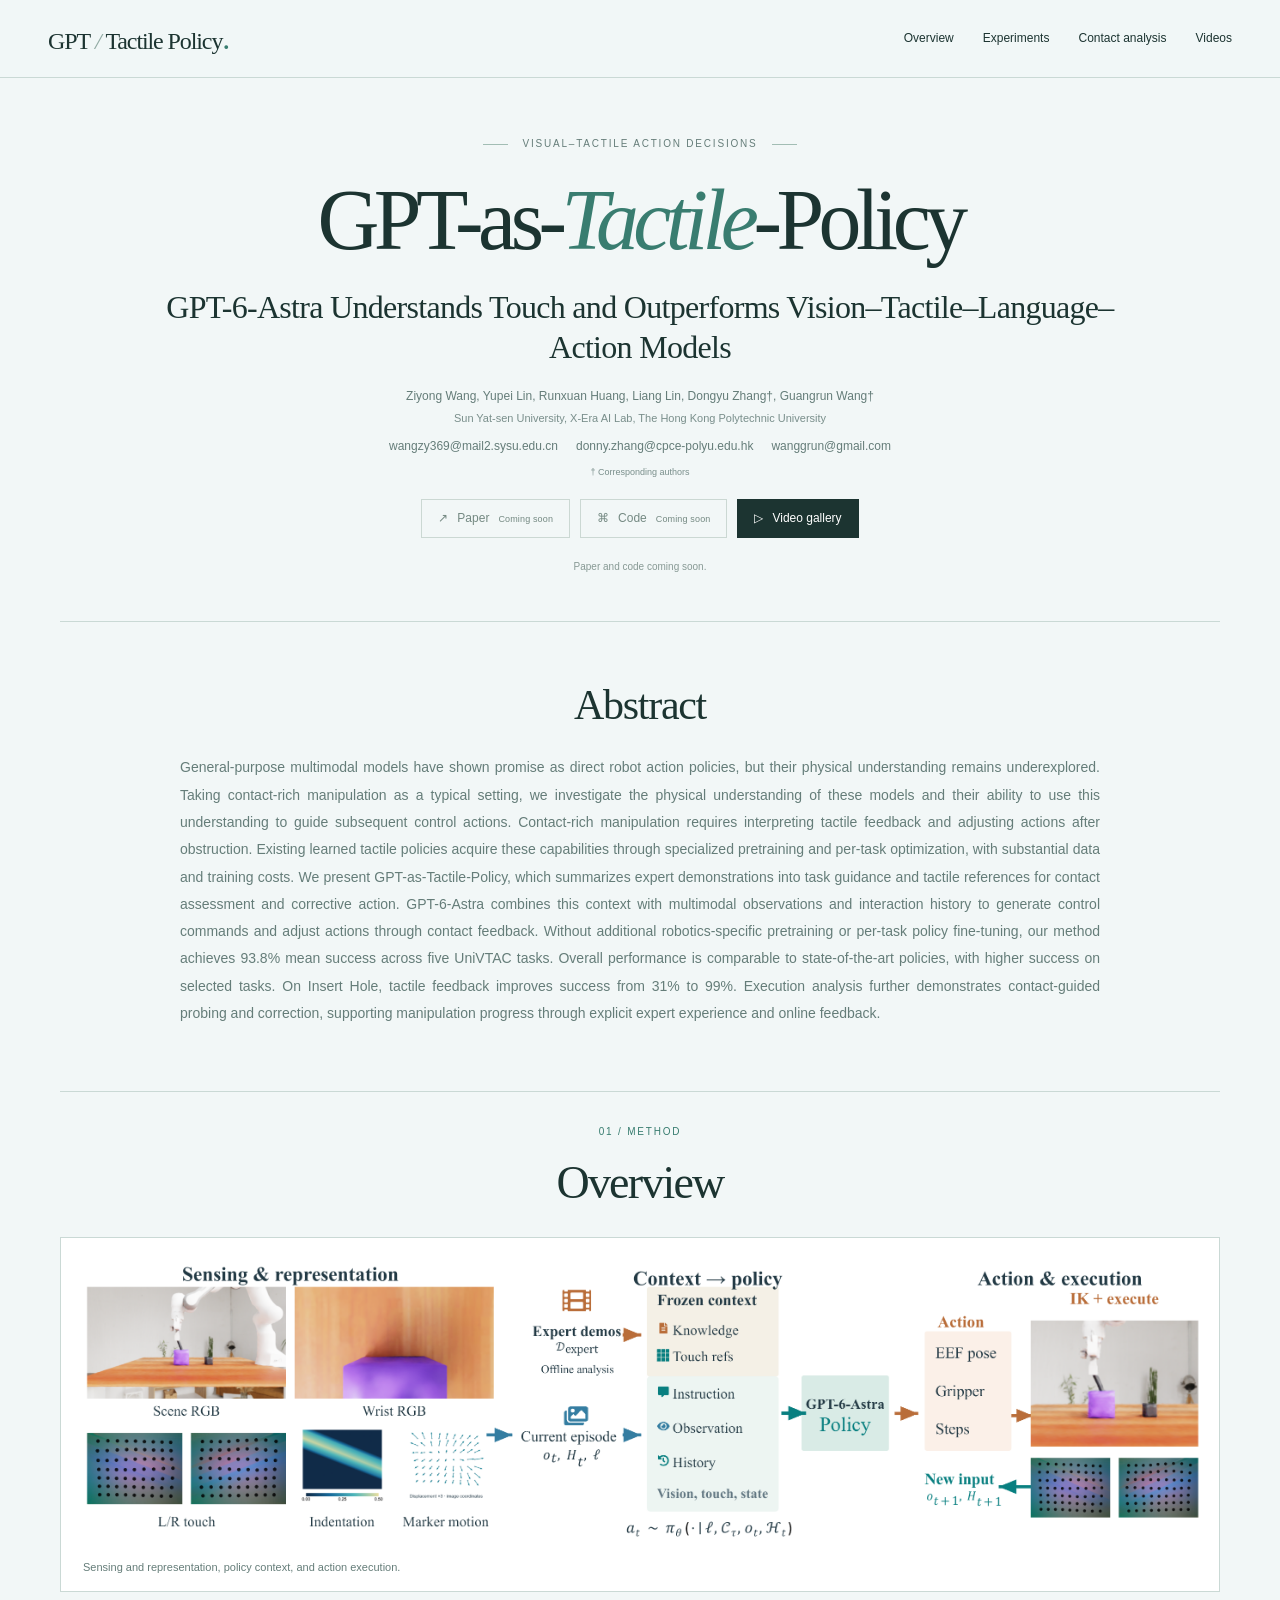
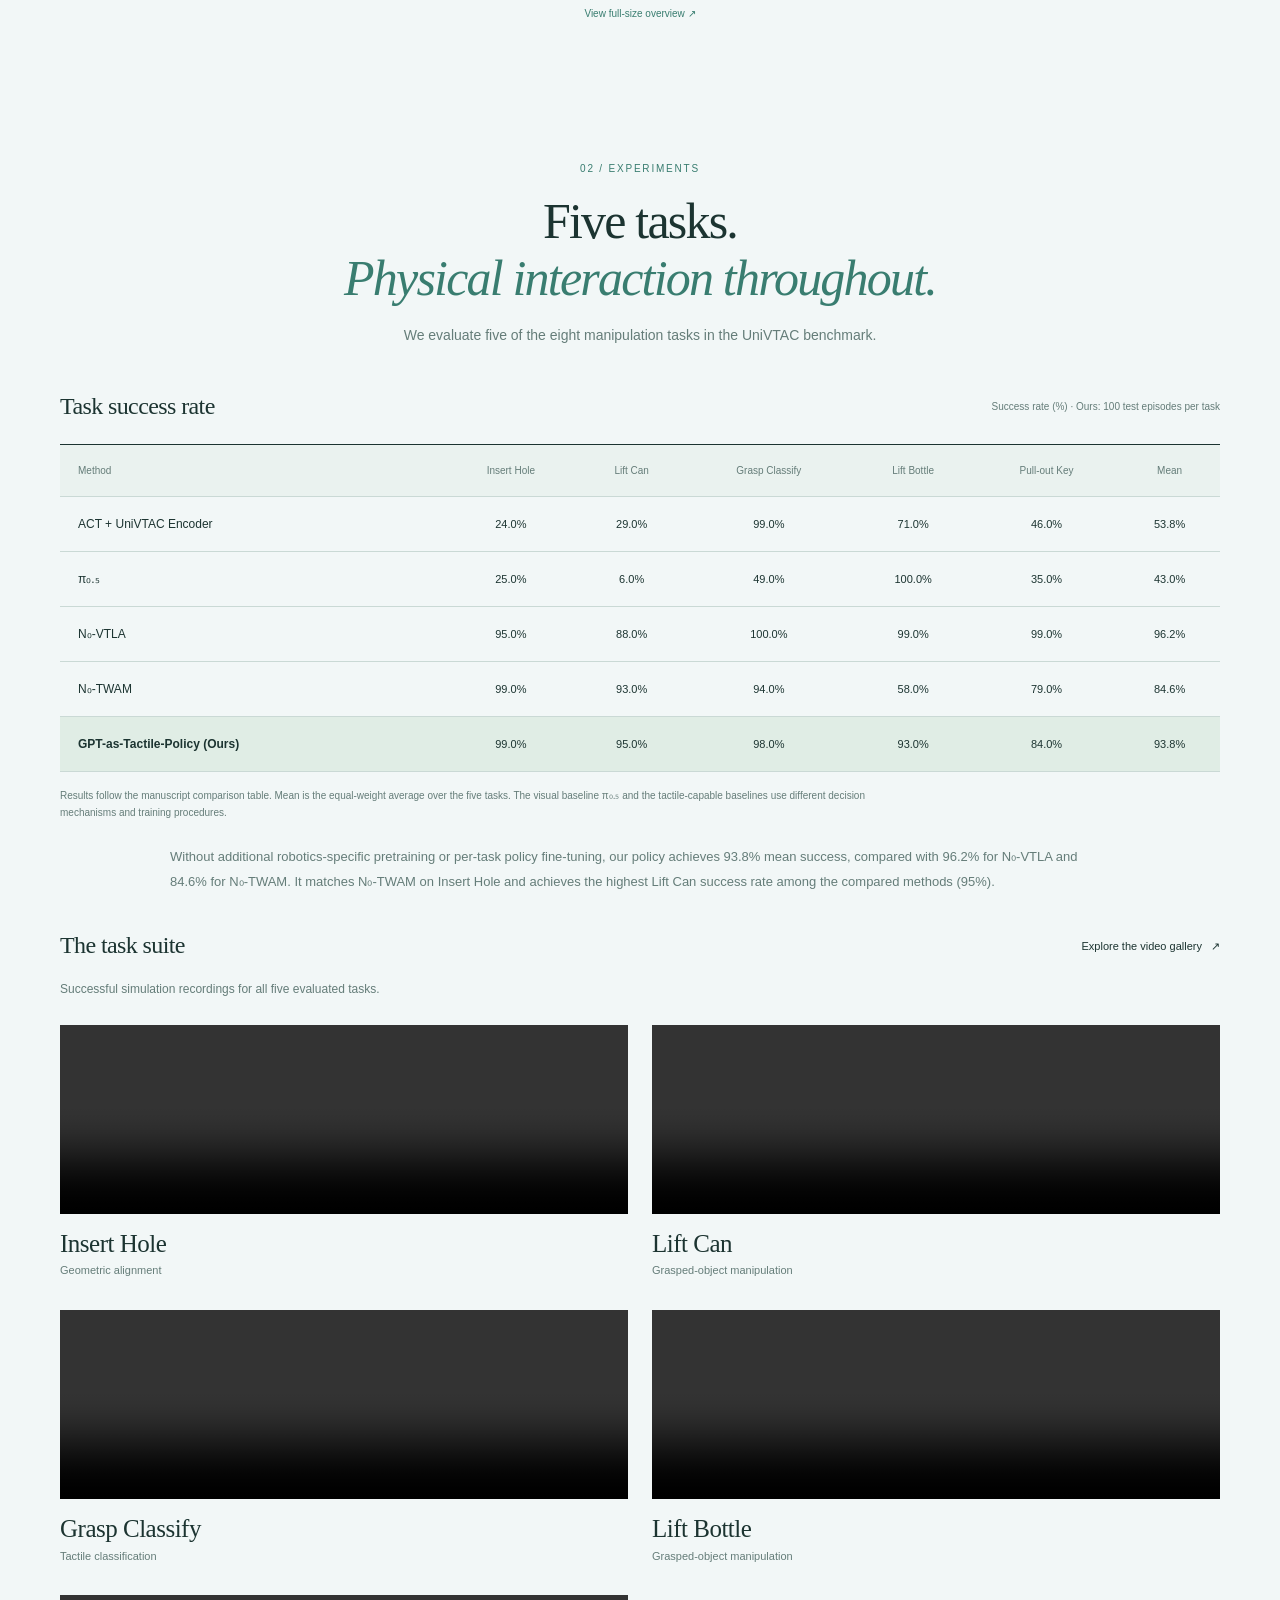
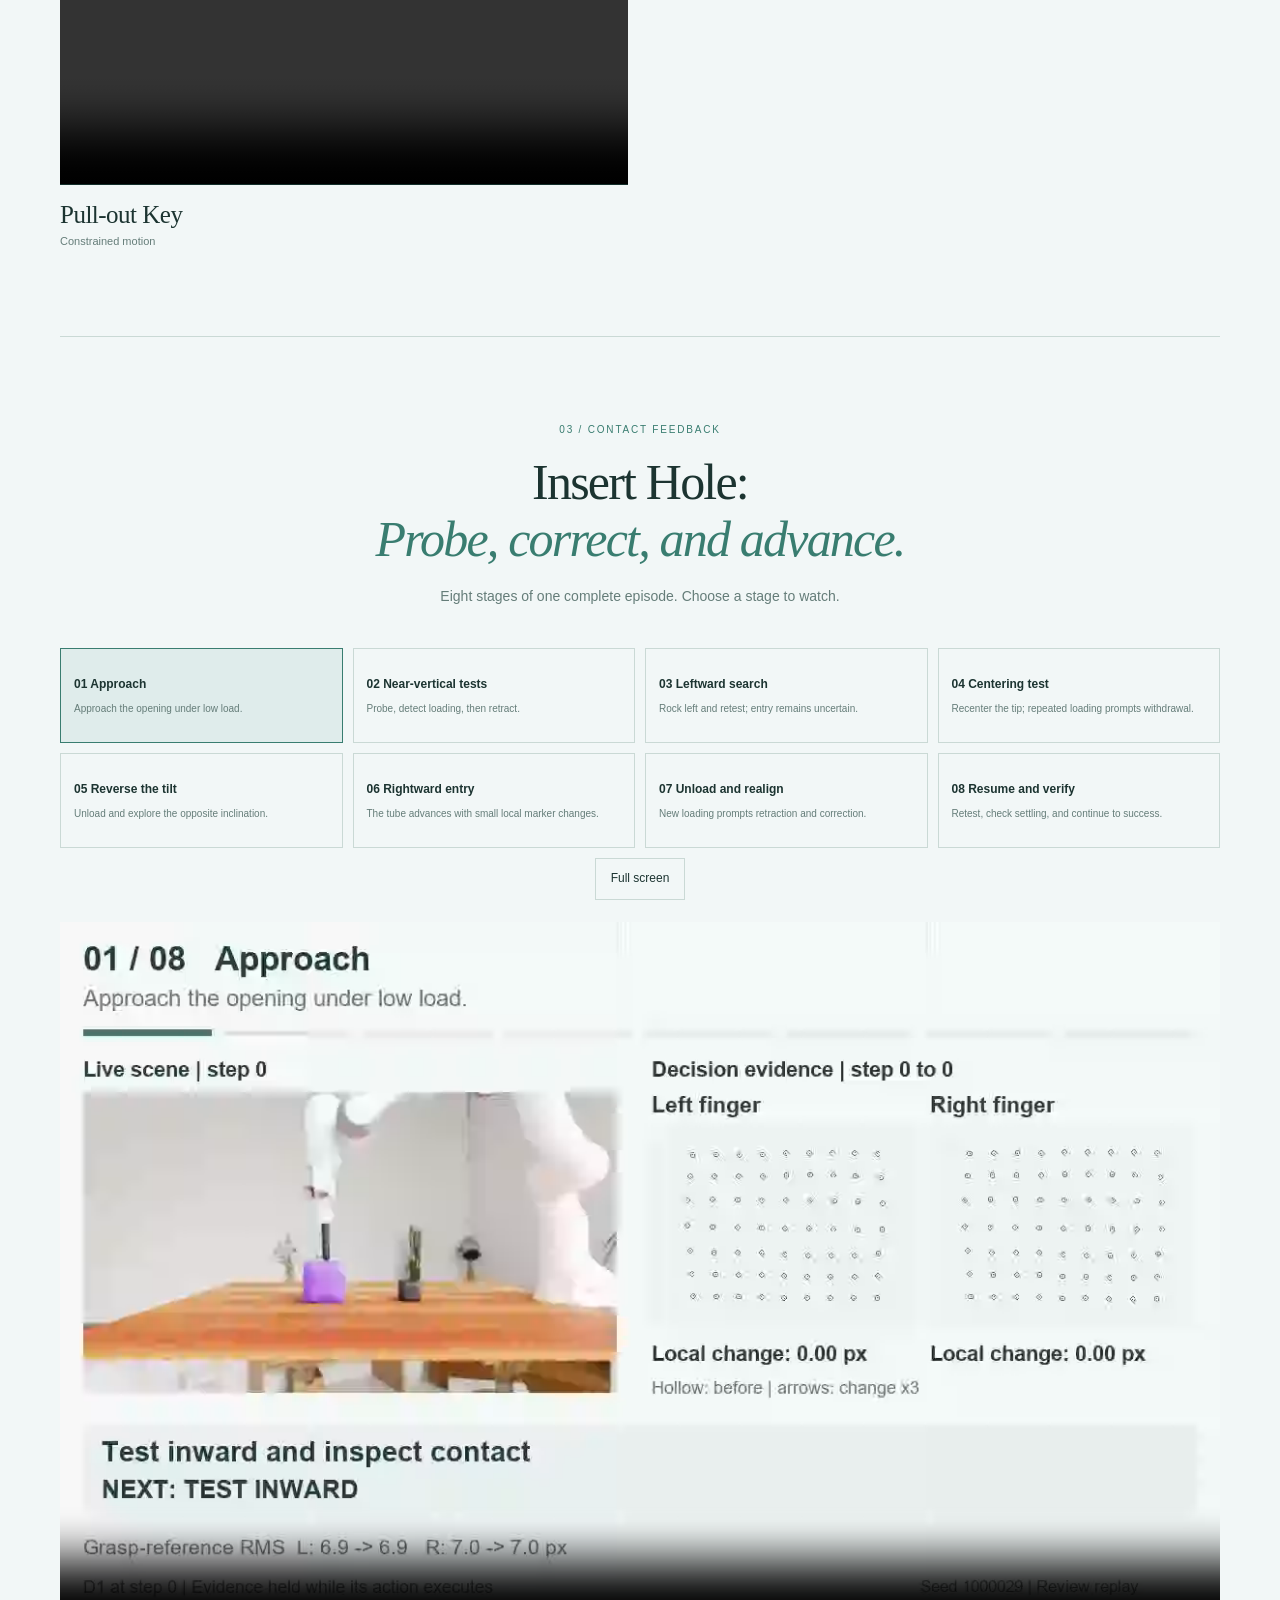
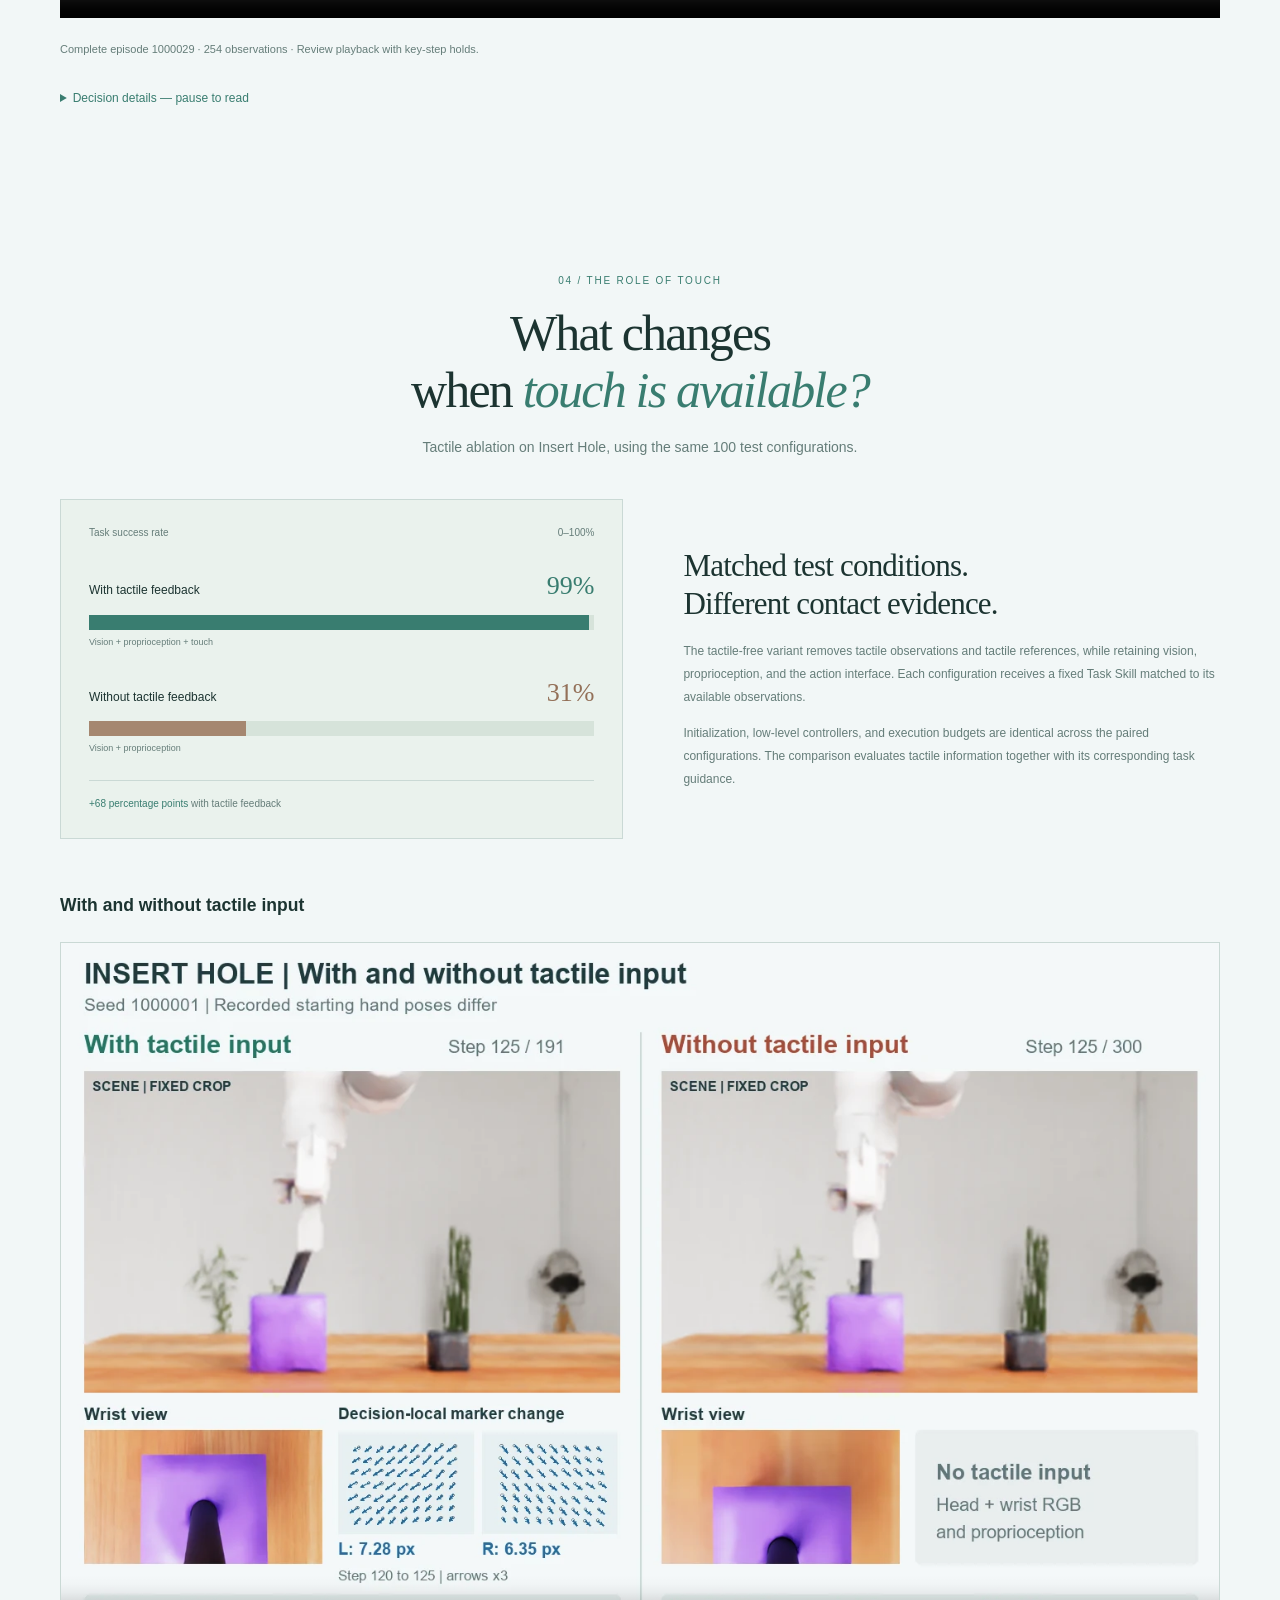
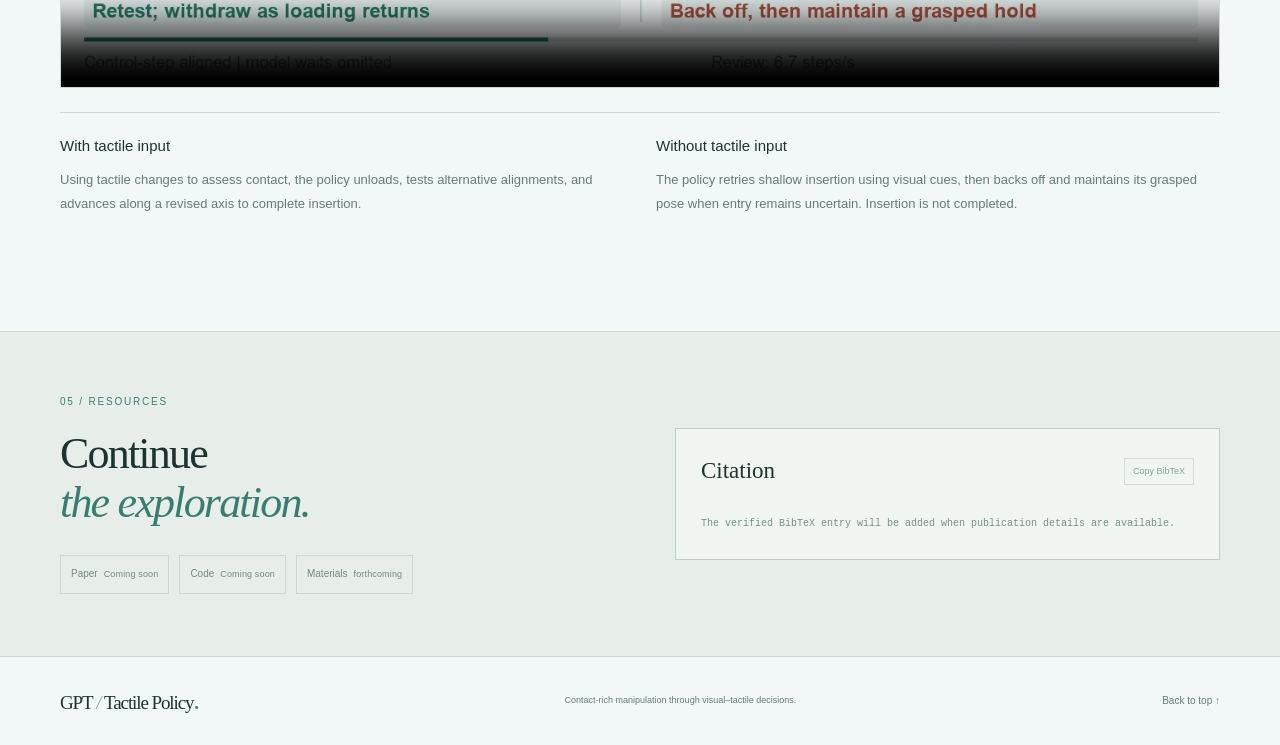
==== commit f05784c7: "Update author affiliations and contacts; simplify comparison copy Add The Hong Kong Polytechnic Univ" ====
--- a/index.html
+++ b/index.html
@@ -1,6 +1,6 @@
 <!doctype html>
 <html lang="en"><head>
-<meta charset="utf-8"><meta name="viewport" content="width=device-width,initial-scale=1"><title>GPT-as-Tactile-Policy</title><meta name="description" content="GPT-as-Tactile-Policy: 93.8% mean success across five UniVTAC tasks using expert guidance and visual–tactile feedback, without per-task policy fine-tuning."><meta name="theme-color" content="#eef5f5"><link rel="icon" href="assets/favicon.svg" type="image/svg+xml"><link rel="stylesheet" href="styles.css?v=8ff8da5abcdd"><script defer src="project-data.js?v=814c74f400c8"></script><script defer src="site.js?v=bec91024b622"></script>
+<meta charset="utf-8"><meta name="viewport" content="width=device-width,initial-scale=1"><title>GPT-as-Tactile-Policy</title><meta name="description" content="GPT-as-Tactile-Policy: 93.8% mean success across five UniVTAC tasks using expert guidance and visual–tactile feedback, without per-task policy fine-tuning."><meta name="theme-color" content="#eef5f5"><link rel="icon" href="assets/favicon.svg" type="image/svg+xml"><link rel="stylesheet" href="styles.css?v=505551eb2255"><script defer src="project-data.js?v=073d837b70cf"></script><script defer src="site.js?v=586434965a7a"></script>
 </head><body>
 <a class="skip" href="#main">Skip to content</a>
 <header class="site-header"><a class="wordmark" href="index.html" aria-label="GPT-as-Tactile-Policy home">GPT<span> / </span>Tactile Policy<span class="wordmark-dot">.</span></a><nav aria-label="Main navigation"><a href="#method">Overview</a><a href="#experiments">Experiments</a><a href="#case-study">Contact analysis</a><a href="#videos">Videos</a></nav></header>
@@ -10,9 +10,9 @@
 <h1 id="project-title">GPT-as-<span>Tactile</span>-Policy</h1>
 <p class="hero-subtitle manuscript-title" id="paper-title">GPT-6-Astra Understands Touch and Outperforms Vision–Tactile–Language–Action Models</p>
 
-<div class="paper-meta"><p id="authors">Ziyong Wang, Yupei Lin, Runxuan Huang, Liang Lin, Dongyu Zhang†, Guangrun Wang†</p><p id="affiliations">Sun Yat-sen University, X-Era AI Lab</p><p class="correspondence">† Corresponding authors</p></div>
-<div class="resource-links" aria-label="Project resources"><a class="resource" data-resource="paper" aria-disabled="true"><span aria-hidden="true">↗</span> Paper <small>forthcoming</small></a><a class="resource" data-resource="code" aria-disabled="true"><span aria-hidden="true">⌘</span> Code <small>forthcoming</small></a><a class="resource" href="gallery.html"><span aria-hidden="true">▷</span> Video gallery</a></div>
-<p class="draft-note">Paper and code forthcoming.</p></section>
+<div class="paper-meta"><p id="authors">Ziyong Wang, Yupei Lin, Runxuan Huang, Liang Lin, Dongyu Zhang†, Guangrun Wang†</p><p id="affiliations">Sun Yat-sen University, X-Era AI Lab, The Hong Kong Polytechnic University</p><p class="contact-emails" id="contact-emails" aria-label="Contact emails"><a href="mailto:wangzy369@mail2.sysu.edu.cn">wangzy369@mail2.sysu.edu.cn</a><a href="mailto:donny.zhang@cpce-polyu.edu.hk">donny.zhang@cpce-polyu.edu.hk</a><a href="mailto:wanggrun@gmail.com">wanggrun@gmail.com</a></p><p class="correspondence">† Corresponding authors</p></div>
+<div class="resource-links" aria-label="Project resources"><a class="resource" data-resource="paper" aria-disabled="true"><span aria-hidden="true">↗</span> Paper <small>Coming soon</small></a><a class="resource" data-resource="code" aria-disabled="true"><span aria-hidden="true">⌘</span> Code <small>Coming soon</small></a><a class="resource" href="gallery.html"><span aria-hidden="true">▷</span> Video gallery</a></div>
+<p class="draft-note">Paper and code coming soon.</p></section>
 <section class="abstract-section wrap" id="abstract" aria-labelledby="abstract-title"><div class="section-heading"><h2 id="abstract-title">Abstract</h2></div><p id="abstract-text">General-purpose multimodal models have shown promise as direct robot action policies, but their physical understanding remains underexplored. Taking contact-rich manipulation as a typical setting, we investigate the physical understanding of these models and their ability to use this understanding to guide subsequent control actions. Contact-rich manipulation requires interpreting tactile feedback and adjusting actions after obstruction. Existing learned tactile policies acquire these capabilities through specialized pretraining and per-task optimization, with substantial data and training costs. We present GPT-as-Tactile-Policy, which summarizes expert demonstrations into task guidance and tactile references for contact assessment and corrective action. GPT-6-Astra combines this context with multimodal observations and interaction history to generate control commands and adjust actions through contact feedback. Without additional robotics-specific pretraining or per-task policy fine-tuning, our method achieves 93.8% mean success across five UniVTAC tasks. Overall performance is comparable to state-of-the-art policies, with higher success on selected tasks. On Insert Hole, tactile feedback improves success from 31% to 99%. Execution analysis further demonstrates contact-guided probing and correction, supporting manipulation progress through explicit expert experience and online feedback.</p></section>
 <section class="method-section wrap" id="method" aria-labelledby="method-title"><div class="section-heading"><span class="section-number">01 / Method</span><h2 id="method-title">Overview</h2></div>
 <figure class="paper-overview uploaded-figure" data-figure="overview"><a class="overview-desktop" href="assets/images/method-overview.webp" target="_blank" rel="noopener" aria-label="Open the complete method overview at full resolution"><img src="assets/images/method-overview.webp" width="2640" height="657" alt="GPT-as-Tactile-Policy framework: scene and wrist RGB, bilateral touch, indentation and marker motion; expert demonstrations and episode context feed GPT-6-Astra; pose, gripper, and step targets are executed through inverse kinematics, and new observations return to the policy." loading="eager"></a><div class="overview-mobile"><img src="assets/images/method-sensing.webp" width="990" height="638" alt="Sensing and representation: scene and wrist RGB, left and right touch, indentation, and marker motion." loading="lazy"><img src="assets/images/method-context.webp" width="915" height="657" alt="Policy context: expert demonstrations provide knowledge and tactile references; the instruction, current observation, and history condition GPT-6-Astra." loading="lazy"><img src="assets/images/method-execution.webp" width="705" height="622" alt="Action and execution: end-effector pose, gripper, and step targets go to the inverse-kinematics controller; new visual and tactile input closes the loop." loading="lazy"></div><figcaption>Sensing and representation, policy context, and action execution.</figcaption></figure><a class="text-link full-figure-link" href="assets/images/method-overview.webp" target="_blank" rel="noopener">View full-size overview ↗</a></section>
@@ -22,7 +22,7 @@
 
 <section class="wrap section analysis-section" id="tactile-study" aria-labelledby="analysis-title"><div class="section-heading"><span class="section-number">04 / The role of touch</span><h2 id="analysis-title">What changes<br>when <em>touch is available?</em></h2><p>Tactile ablation on Insert Hole, using the same 100 test configurations.</p></div>
 <div class="ablation-layout"><div class="ablation-chart" role="img" aria-label="Insert Hole success rates: with tactile feedback 99 percent; without tactile feedback 31 percent; improvement 68 percentage points"><div class="chart-top"><span>Task success rate</span><span>0–100%</span></div><div class="bar-row"><div><span>With tactile feedback</span><strong id="ablation-with">99%</strong></div><div class="bar-track"><span id="bar-with" style="width:99%"></span></div><small>Vision + proprioception + touch</small></div><div class="bar-row without-touch"><div><span>Without tactile feedback</span><strong id="ablation-without">31%</strong></div><div class="bar-track"><span id="bar-without" style="width:31%"></span></div><small>Vision + proprioception</small></div><p><strong id="ablation-gain">+68 percentage points</strong> with tactile feedback</p></div><div class="ablation-description"><h3>Matched test conditions.<br>Different contact evidence.</h3><p>The tactile-free variant removes tactile observations and tactile references, while retaining vision, proprioception, and the action interface. Each configuration receives a fixed Task Skill matched to its available observations.</p><p>Initialization, low-level controllers, and execution budgets are identical across the paired configurations. The comparison evaluates tactile information together with its corresponding task guidance.</p></div></div>
-<figure class="touch-comparison-video" id="tactile-comparison"><h3>With and without tactile input</h3><video controls playsinline preload="metadata" poster="assets/images/tactile-comparison-poster.webp" aria-label="Insert Hole example comparison: with tactile input succeeds at step 191; without tactile input reaches the 300-step limit"><source src="assets/videos/insert-hole-with-vs-without-touch.webm" type="video/webm">Your browser does not support this video. <a href="assets/videos/insert-hole-with-vs-without-touch.webm">Download the comparison</a>.</video><figcaption>One example per condition, seed 1000001. With touch: success at step 191. Without touch: not successful within 300 steps. Aligned by control step at a variable review pace; model waits are omitted, and the successful side freezes at its final frame. Recorded starting hand poses differ.</figcaption><details class="probe-details"><summary>How to read this comparison</summary><p>Both sides show the same fixed scene crop and the full wrist view. Only the tactile-input condition displays marker evidence: matched marker changes between consecutive decision observations, with a fixed 3× arrow gain and RMS in original pixels. Evidence stays fixed while its action executes. The tactile-free observations contain head and wrist RGB plus proprioception, with no tactile object or tactile images.</p><p>The left episode unloads after added marker deformation, tests alternative offsets, and resumes insertion along a revised axis. The right episode retries a shallow approach, backs off, then holds because entry remains visually uncertain. These captions summarize the public action log. This qualitative example is separate from the 100-configuration aggregate above; the recorded initial hand positions differ by approximately 4.89 mm, and orientations also differ.</p></details></figure>
-<div class="analysis-row"><span>01</span><h3>Failure analysis</h3><p>Broader failure categories and representative recordings will be added with the supporting materials.</p><small>Materials forthcoming</small></div><div class="analysis-row"><span>02</span><h3>Runtime &amp; cost</h3><p>Decision latency, model calls, execution time, and inference cost have not yet been provided.</p><small>Measurements pending</small></div></section>
-<section class="resources-section"><div class="wrap resources-layout"><div><span class="section-number">05 / Resources</span><h2>Continue<br><em>the exploration.</em></h2><div class="resource-links resource-links-left"><a class="resource" data-resource="paper" aria-disabled="true">Paper <small>forthcoming</small></a><a class="resource" data-resource="code" aria-disabled="true">Code <small>forthcoming</small></a><a class="resource" data-resource="materials" aria-disabled="true">Materials <small>forthcoming</small></a></div></div><div class="citation"><div><h3>Citation</h3><button id="copy-bibtex" type="button" disabled>Copy BibTeX</button></div><pre id="bibtex">The verified BibTeX entry will be added when publication details are available.</pre><p id="copy-status" role="status" aria-live="polite"></p></div></div></section>
+<figure class="touch-comparison-video" id="tactile-comparison"><h3>With and without tactile input</h3><video controls playsinline preload="metadata" poster="assets/images/tactile-comparison-poster.webp" aria-label="Insert Hole example comparison: with tactile input succeeds at step 191; without tactile input reaches the 300-step limit"><source src="assets/videos/insert-hole-with-vs-without-touch.webm" type="video/webm">Your browser does not support this video. <a href="assets/videos/insert-hole-with-vs-without-touch.webm">Download the comparison</a>.</video><figcaption class="comparison-analysis"><div><h4>With tactile input</h4><p>Using tactile changes to assess contact, the policy unloads, tests alternative alignments, and advances along a revised axis to complete insertion.</p></div><div><h4>Without tactile input</h4><p>The policy retries shallow insertion using visual cues, then backs off and maintains its grasped pose when entry remains uncertain. Insertion is not completed.</p></div></figcaption></figure>
+</section>
+<section class="resources-section"><div class="wrap resources-layout"><div><span class="section-number">05 / Resources</span><h2>Continue<br><em>the exploration.</em></h2><div class="resource-links resource-links-left"><a class="resource" data-resource="paper" aria-disabled="true">Paper <small>Coming soon</small></a><a class="resource" data-resource="code" aria-disabled="true">Code <small>Coming soon</small></a><a class="resource" data-resource="materials" aria-disabled="true">Materials <small>forthcoming</small></a></div></div><div class="citation"><div><h3>Citation</h3><button id="copy-bibtex" type="button" disabled>Copy BibTeX</button></div><pre id="bibtex">The verified BibTeX entry will be added when publication details are available.</pre><p id="copy-status" role="status" aria-live="polite"></p></div></div></section>
 </main><footer class="wrap footer"><a class="wordmark" href="index.html">GPT<span> / </span>Tactile Policy<span class="wordmark-dot">.</span></a><p>Contact-rich manipulation through visual–tactile decisions.</p><a href="#main">Back to top ↑</a></footer></body></html>
--- a/styles.css
+++ b/styles.css
@@ -37,4 +37,6 @@
 
 .probe-analysis-player video{aspect-ratio:5/3}.phase-navigation{display:grid;grid-template-columns:repeat(4,minmax(0,1fr));gap:10px}.phase-navigation .phase-button{text-align:left;padding:13px;min-height:95px}.phase-button strong{display:block;font-size:12px}.phase-button small{display:block;font-size:10px;line-height:1.6;margin-top:7px;color:var(--muted)}.phase-button[aria-current=step]{border-color:var(--green);background:#dfeceb}.phase-navigation .fullscreen-button{grid-column:1/-1;justify-self:center}.probe-details{font-size:12px;line-height:1.8;margin-top:18px}.probe-details summary{cursor:pointer;color:var(--green)}@media(max-width:700px){.phase-navigation{grid-template-columns:repeat(2,minmax(0,1fr))}.phase-navigation .phase-button{min-height:105px}}
 
-.touch-comparison-video{margin:52px 0 36px}.touch-comparison-video h3{margin-bottom:22px}.touch-comparison-video video{display:block;width:100%;height:auto;background:#e8eeee;border:1px solid var(--line,#cbd9d9)}.touch-comparison-video figcaption{margin-top:14px;font-size:14px;line-height:1.75;color:var(--muted,#60767a)}.touch-comparison-video details{margin-top:18px}
+.touch-comparison-video{margin:52px 0 36px;scroll-margin-top:90px}.touch-comparison-video h3{margin-bottom:22px}.touch-comparison-video video{display:block;width:auto;max-width:100%;max-height:calc(100vh - 130px);height:auto;margin-inline:auto;background:#e8eeee;border:1px solid var(--line,#cbd9d9)}.touch-comparison-video figcaption{margin-top:14px;font-size:14px;line-height:1.75;color:var(--muted,#60767a)}.touch-comparison-video details{margin-top:18px}
+
+.paper-meta .contact-emails{display:flex;justify-content:center;flex-wrap:wrap;gap:4px 18px;font-size:12px;line-height:1.7;margin-top:9px;opacity:1}.contact-emails a:hover{color:var(--green);text-decoration:underline}.paper-meta .correspondence{margin-top:8px}.touch-comparison-video .comparison-analysis{display:grid;grid-template-columns:1fr 1fr;gap:32px;margin-top:24px;padding-top:20px;border-top:1px solid var(--line)}.comparison-analysis h4{font-size:15px;font-weight:500;color:var(--ink);margin:0 0 9px}.comparison-analysis p{font-size:13px;line-height:1.8;margin:0}@media(max-width:700px){.paper-meta .contact-emails{font-size:10px;gap:3px 12px}.touch-comparison-video .comparison-analysis{grid-template-columns:1fr;gap:20px}.comparison-analysis p{font-size:12px}}
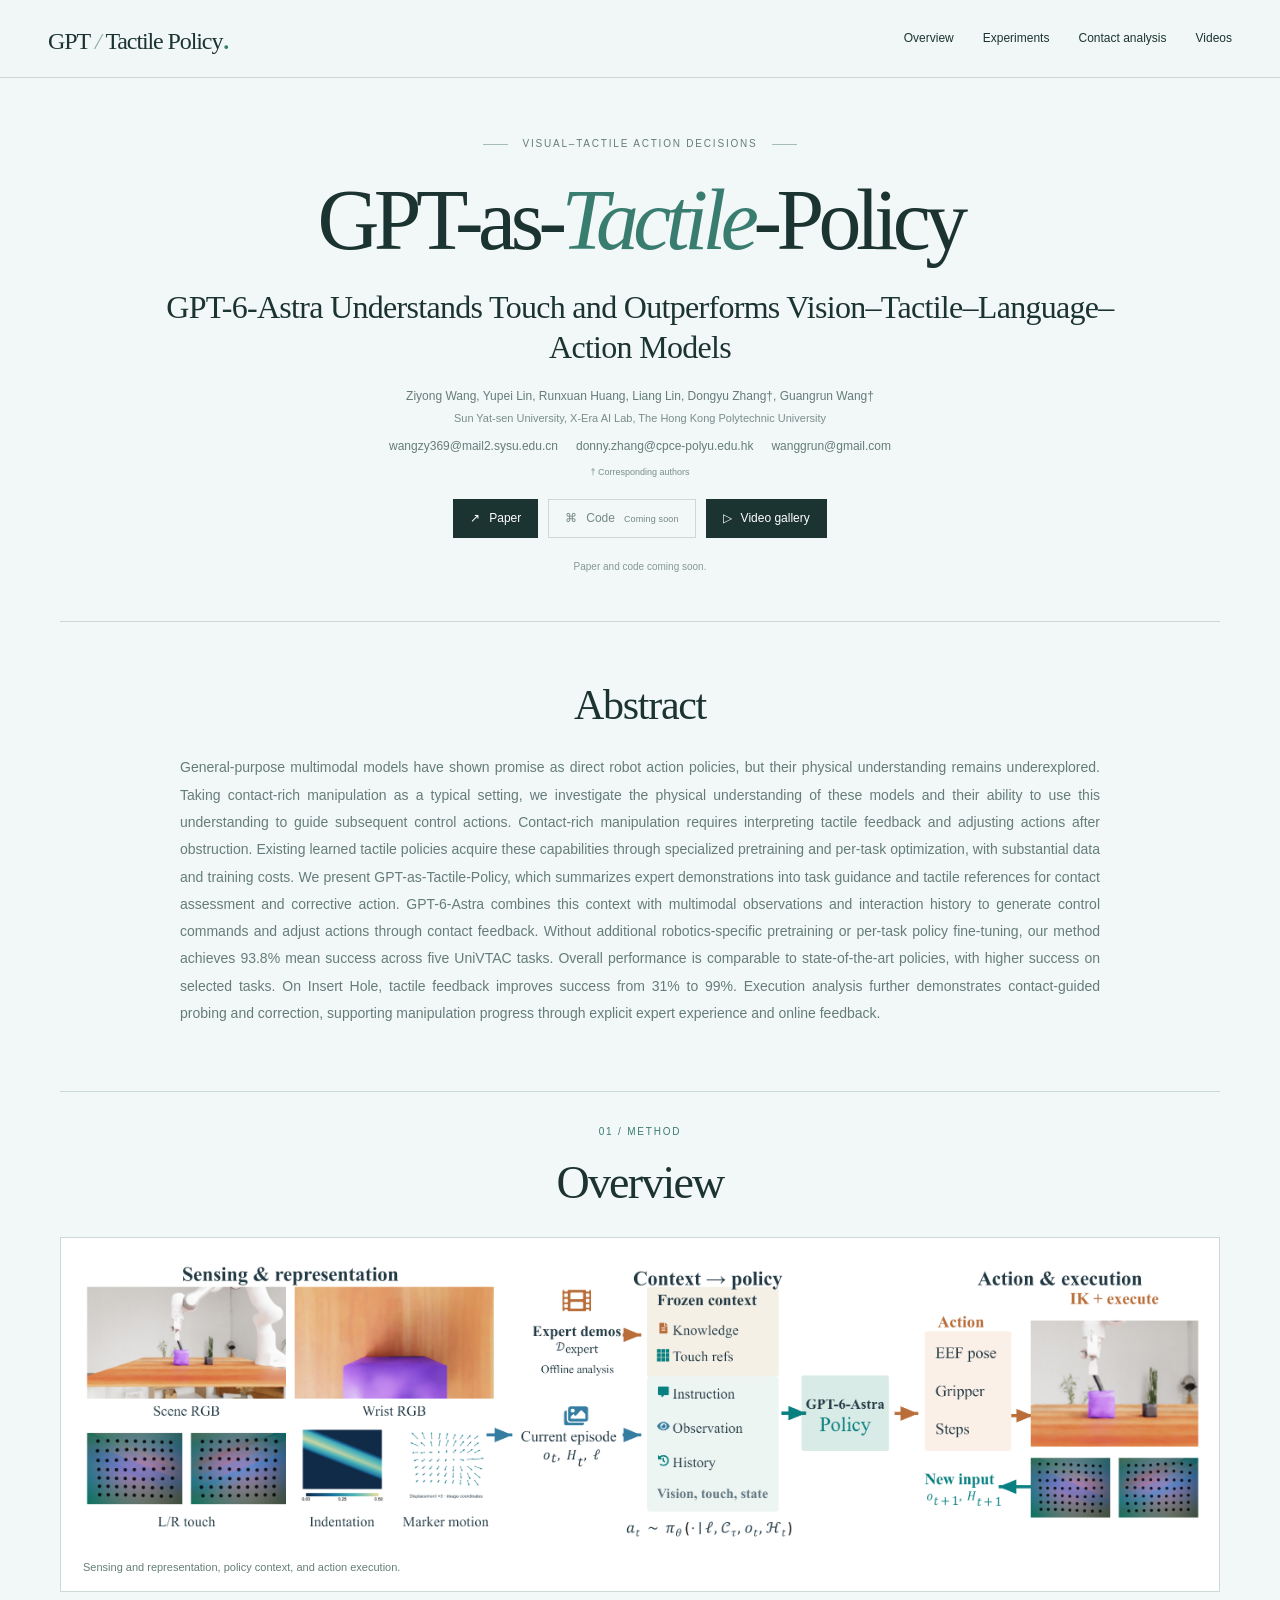
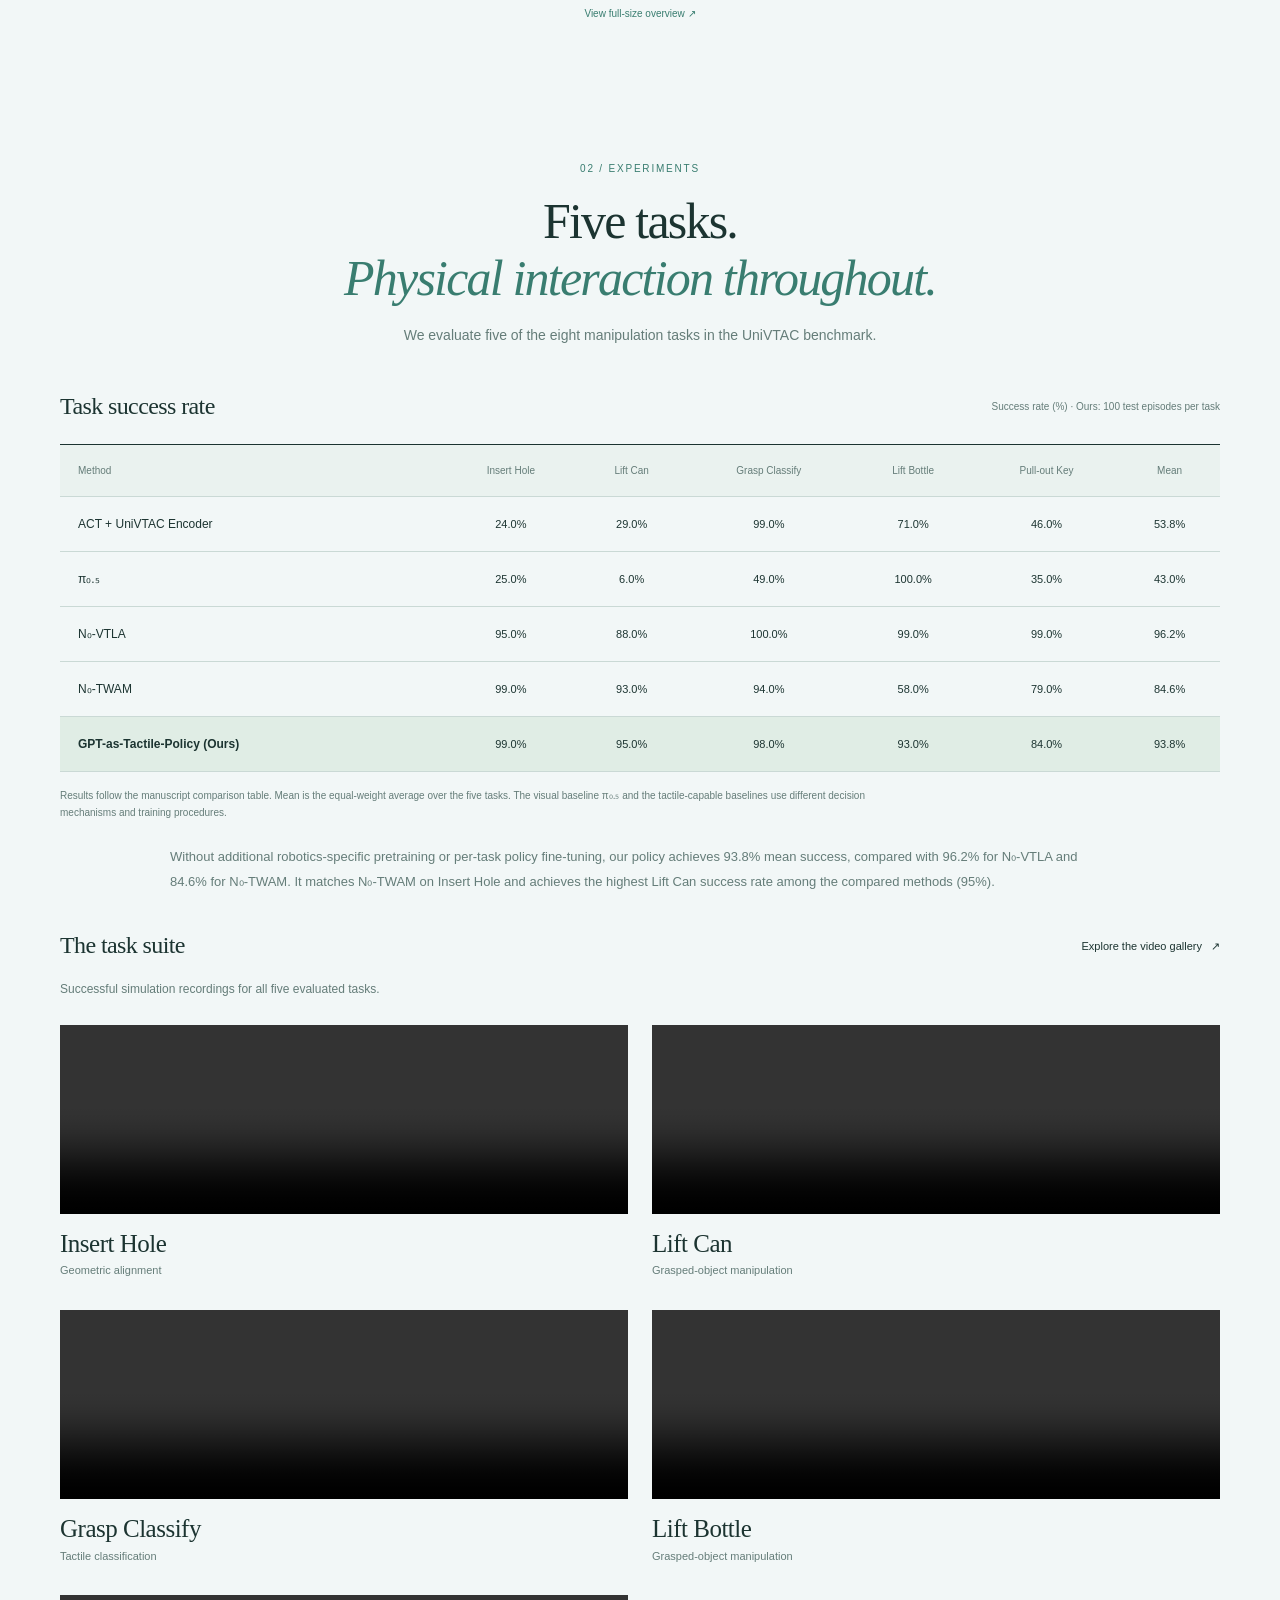
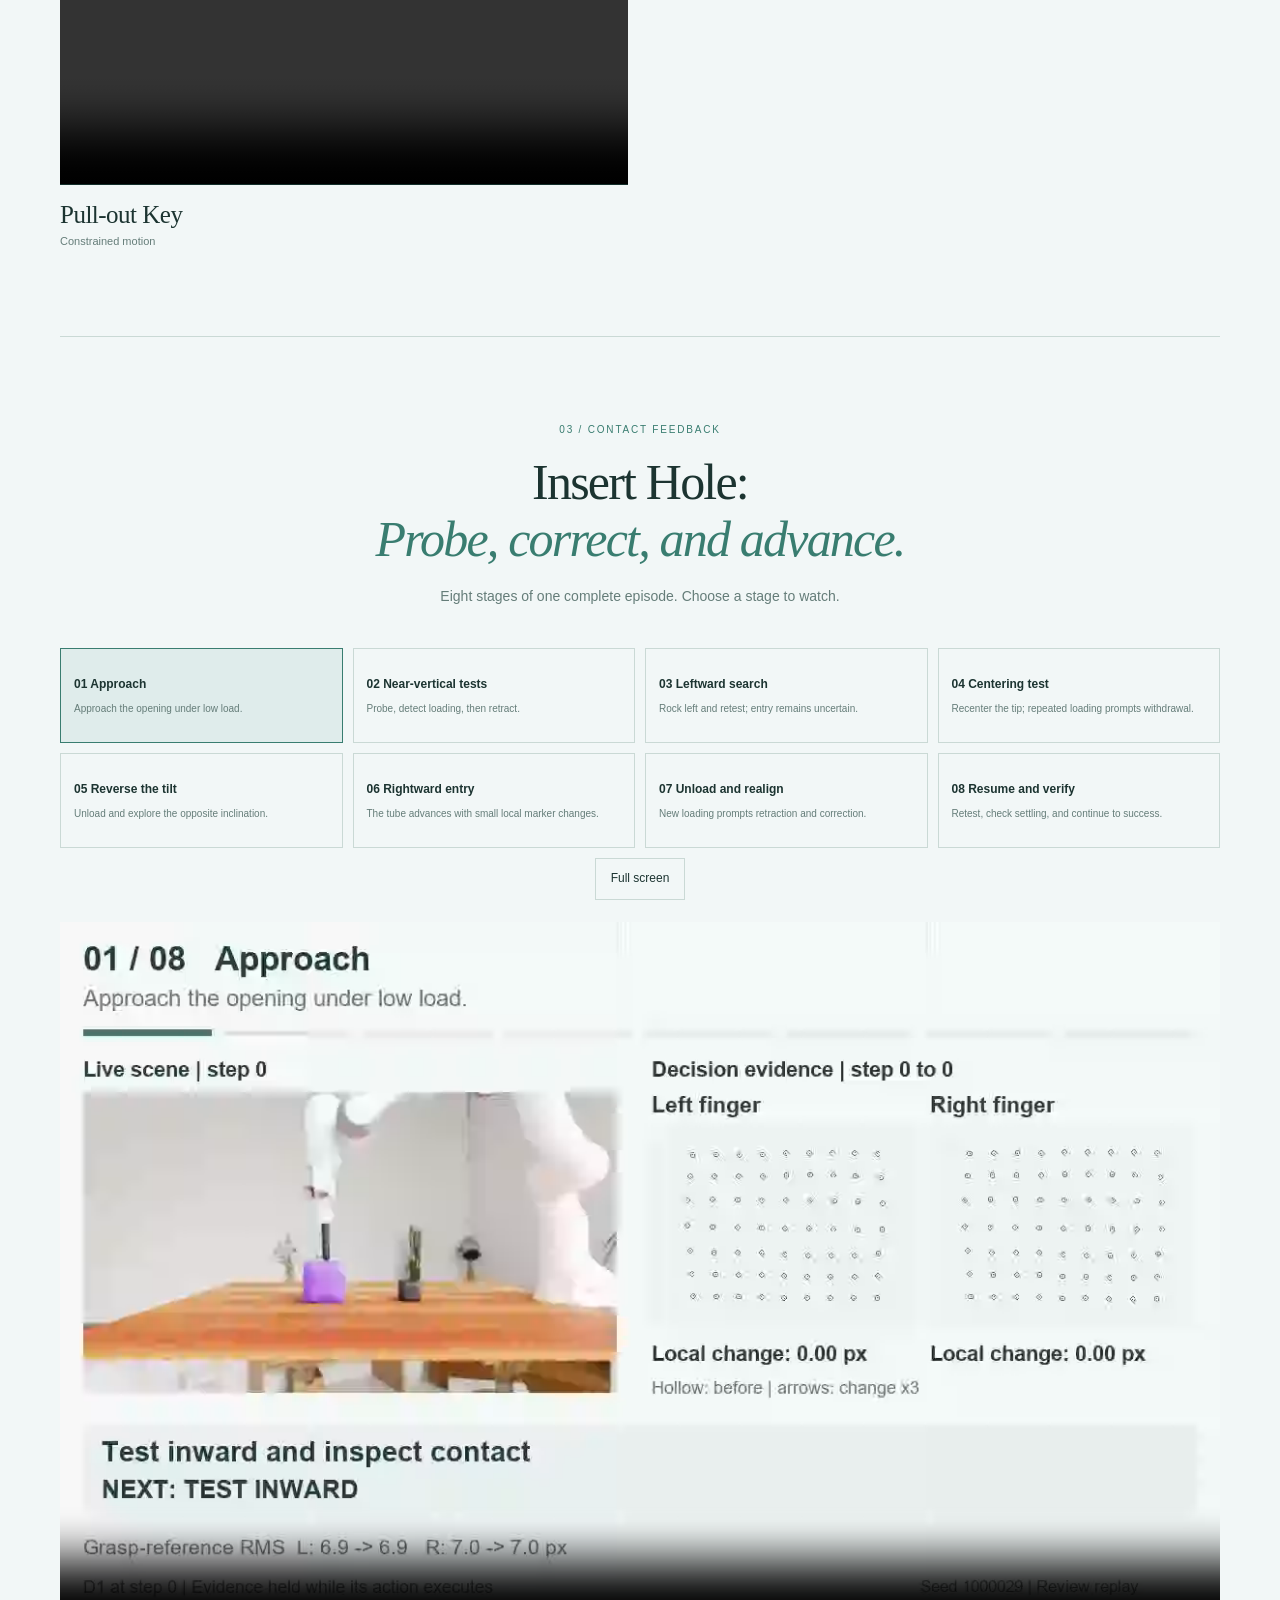
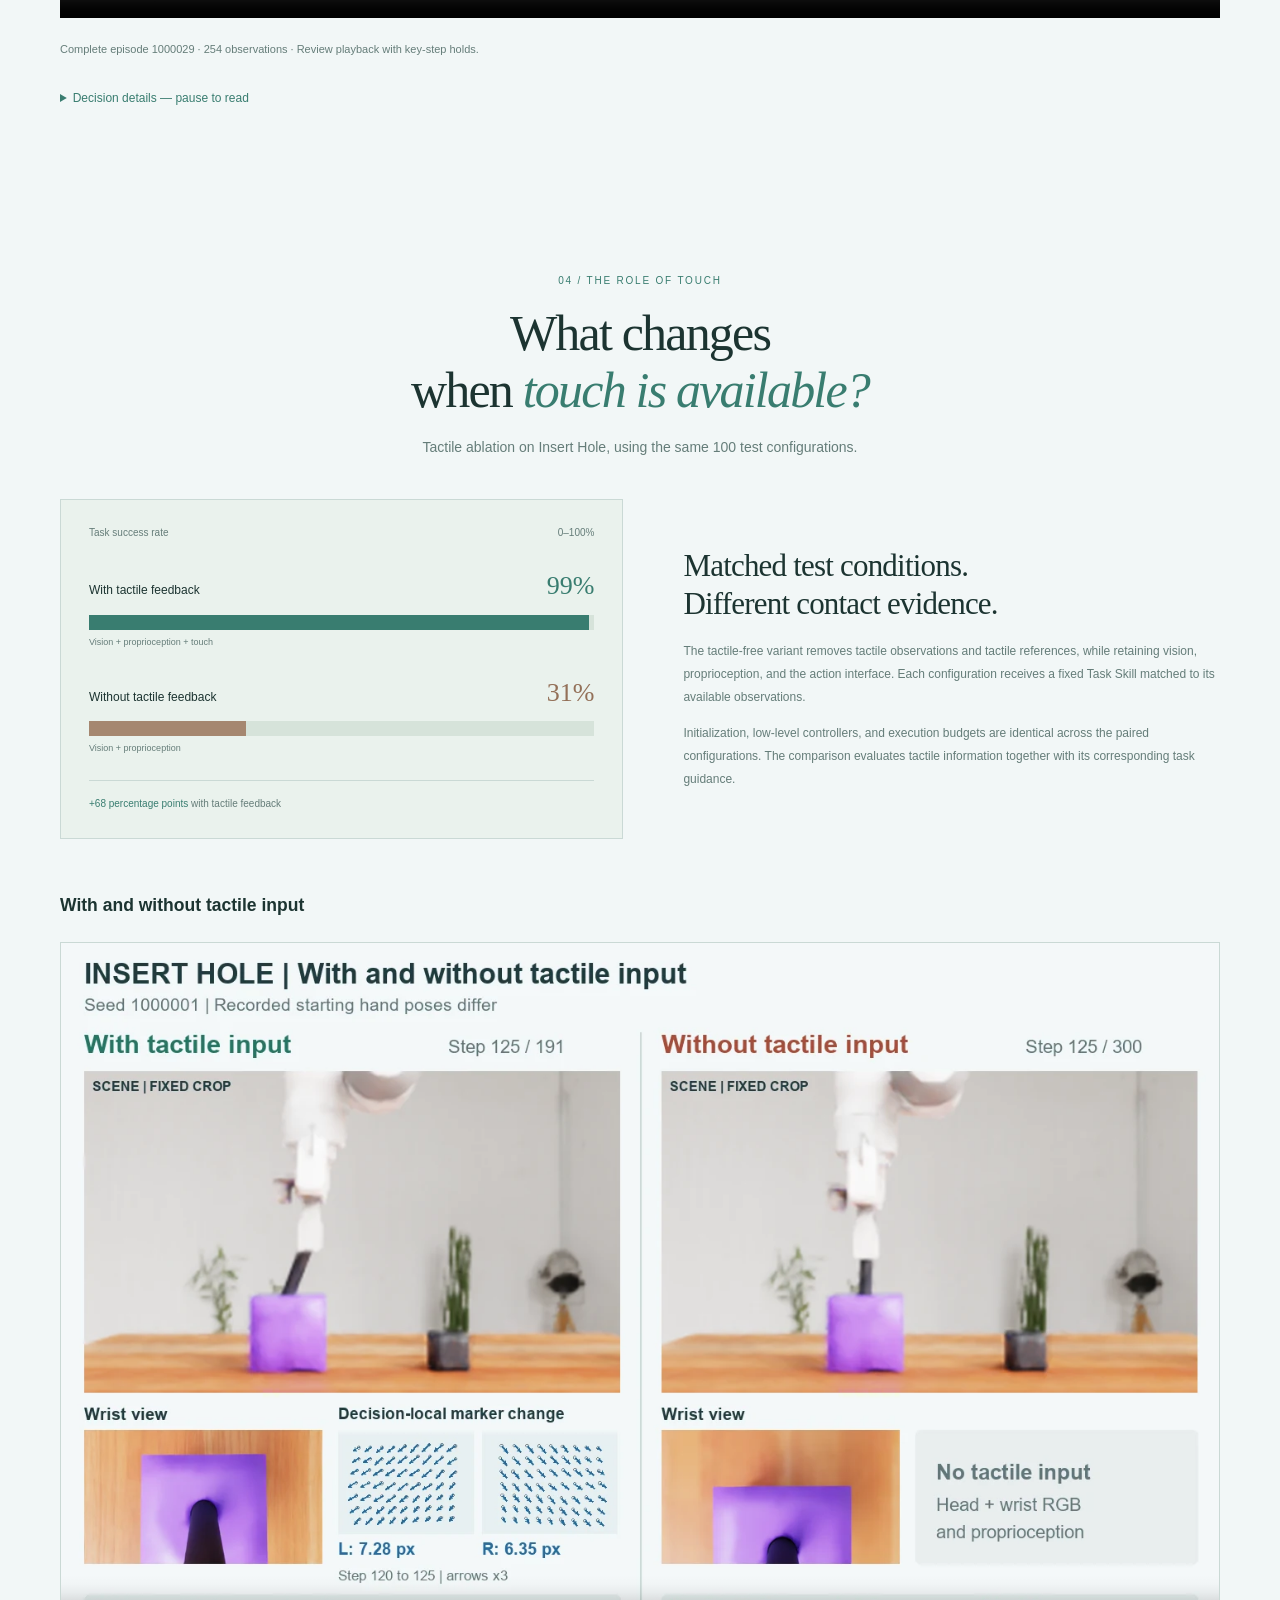
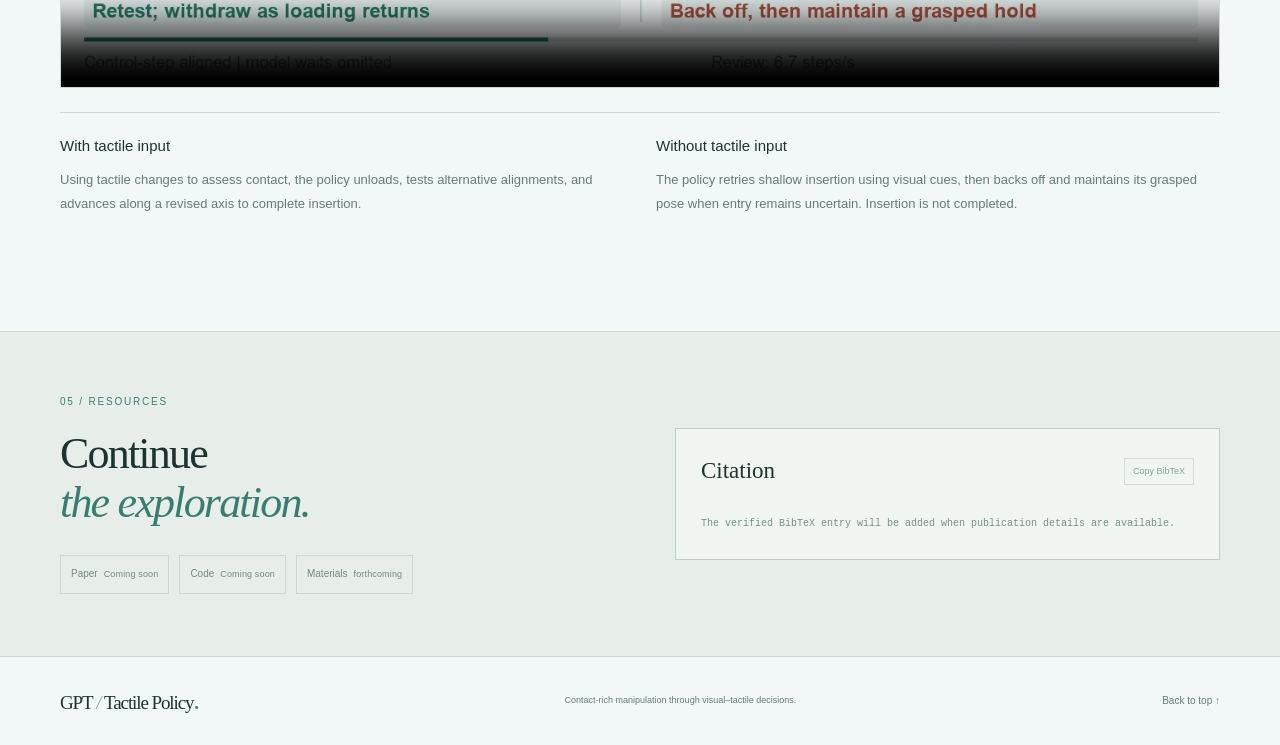
==== commit 0b97fdc1: "Update index.html" ====
--- a/index.html
+++ b/index.html
@@ -11,7 +11,12 @@
 <p class="hero-subtitle manuscript-title" id="paper-title">GPT-6-Astra Understands Touch and Outperforms Vision–Tactile–Language–Action Models</p>
 
 <div class="paper-meta"><p id="authors">Ziyong Wang, Yupei Lin, Runxuan Huang, Liang Lin, Dongyu Zhang†, Guangrun Wang†</p><p id="affiliations">Sun Yat-sen University, X-Era AI Lab, The Hong Kong Polytechnic University</p><p class="contact-emails" id="contact-emails" aria-label="Contact emails"><a href="mailto:wangzy369@mail2.sysu.edu.cn">wangzy369@mail2.sysu.edu.cn</a><a href="mailto:donny.zhang@cpce-polyu.edu.hk">donny.zhang@cpce-polyu.edu.hk</a><a href="mailto:wanggrun@gmail.com">wanggrun@gmail.com</a></p><p class="correspondence">† Corresponding authors</p></div>
-<div class="resource-links" aria-label="Project resources"><a class="resource" data-resource="paper" aria-disabled="true"><span aria-hidden="true">↗</span> Paper <small>Coming soon</small></a><a class="resource" data-resource="code" aria-disabled="true"><span aria-hidden="true">⌘</span> Code <small>Coming soon</small></a><a class="resource" href="gallery.html"><span aria-hidden="true">▷</span> Video gallery</a></div>
+<div class="resource-links" aria-label="Project resources"><a class="resource"
+   href="https://arxiv.org/pdf/2610.28457"
+   target="_blank"
+   rel="noopener noreferrer">
+  <span aria-hidden="true">↗</span> Paper
+</a><a class="resource" data-resource="code" aria-disabled="true"><span aria-hidden="true">⌘</span> Code <small>Coming soon</small></a><a class="resource" href="gallery.html"><span aria-hidden="true">▷</span> Video gallery</a></div>
 <p class="draft-note">Paper and code coming soon.</p></section>
 <section class="abstract-section wrap" id="abstract" aria-labelledby="abstract-title"><div class="section-heading"><h2 id="abstract-title">Abstract</h2></div><p id="abstract-text">General-purpose multimodal models have shown promise as direct robot action policies, but their physical understanding remains underexplored. Taking contact-rich manipulation as a typical setting, we investigate the physical understanding of these models and their ability to use this understanding to guide subsequent control actions. Contact-rich manipulation requires interpreting tactile feedback and adjusting actions after obstruction. Existing learned tactile policies acquire these capabilities through specialized pretraining and per-task optimization, with substantial data and training costs. We present GPT-as-Tactile-Policy, which summarizes expert demonstrations into task guidance and tactile references for contact assessment and corrective action. GPT-6-Astra combines this context with multimodal observations and interaction history to generate control commands and adjust actions through contact feedback. Without additional robotics-specific pretraining or per-task policy fine-tuning, our method achieves 93.8% mean success across five UniVTAC tasks. Overall performance is comparable to state-of-the-art policies, with higher success on selected tasks. On Insert Hole, tactile feedback improves success from 31% to 99%. Execution analysis further demonstrates contact-guided probing and correction, supporting manipulation progress through explicit expert experience and online feedback.</p></section>
 <section class="method-section wrap" id="method" aria-labelledby="method-title"><div class="section-heading"><span class="section-number">01 / Method</span><h2 id="method-title">Overview</h2></div>
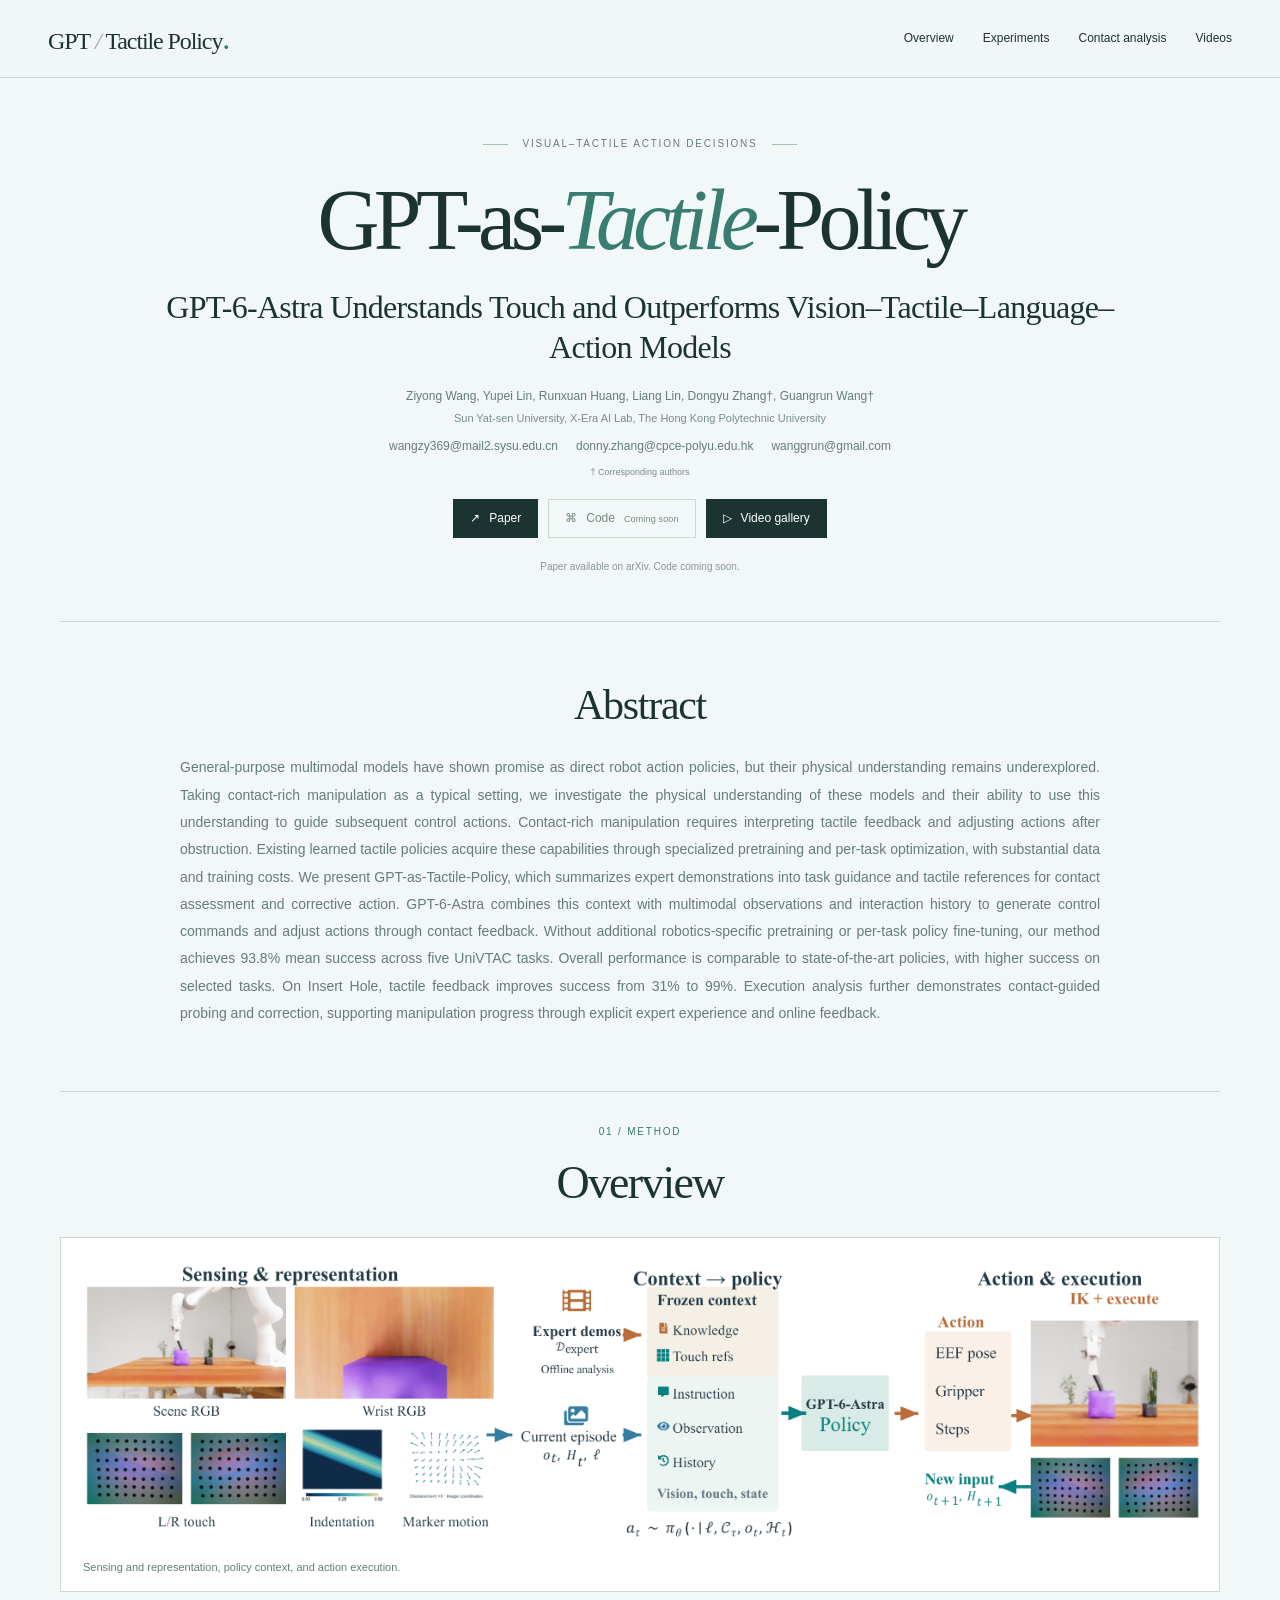
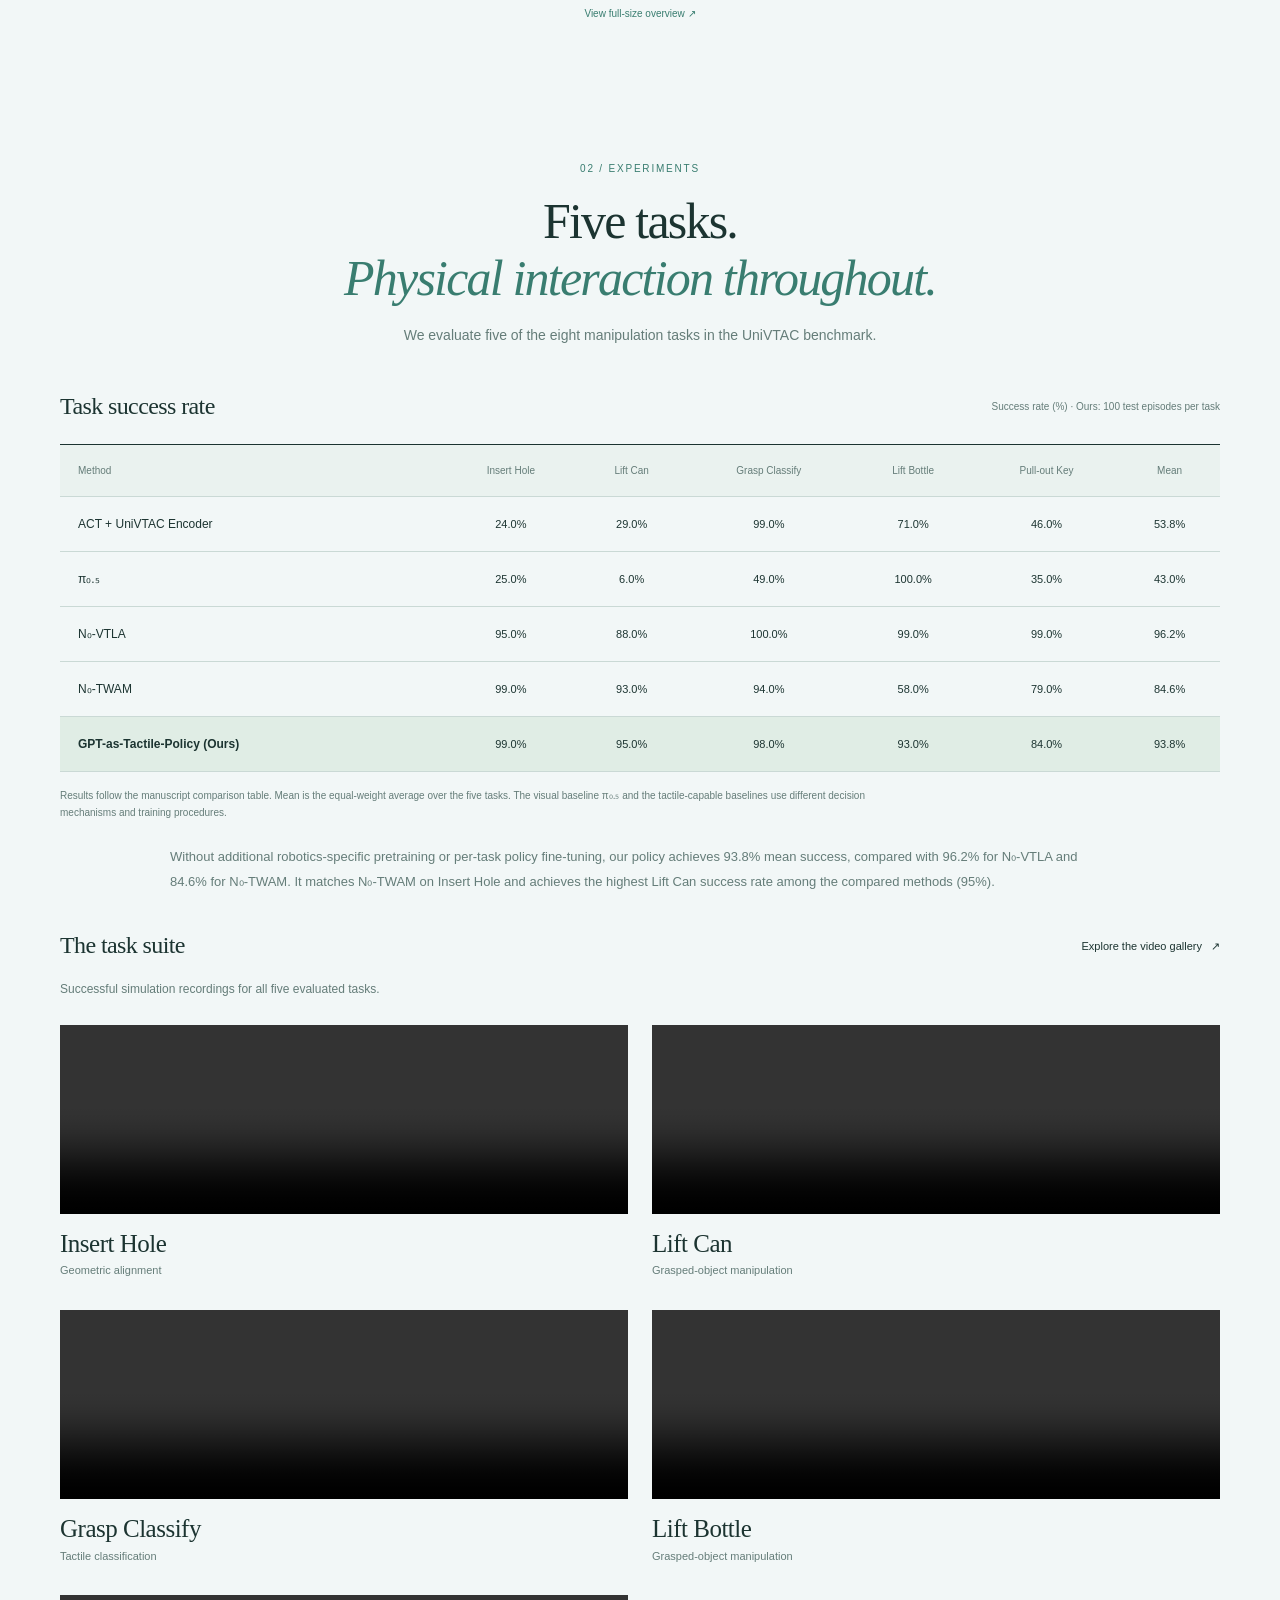
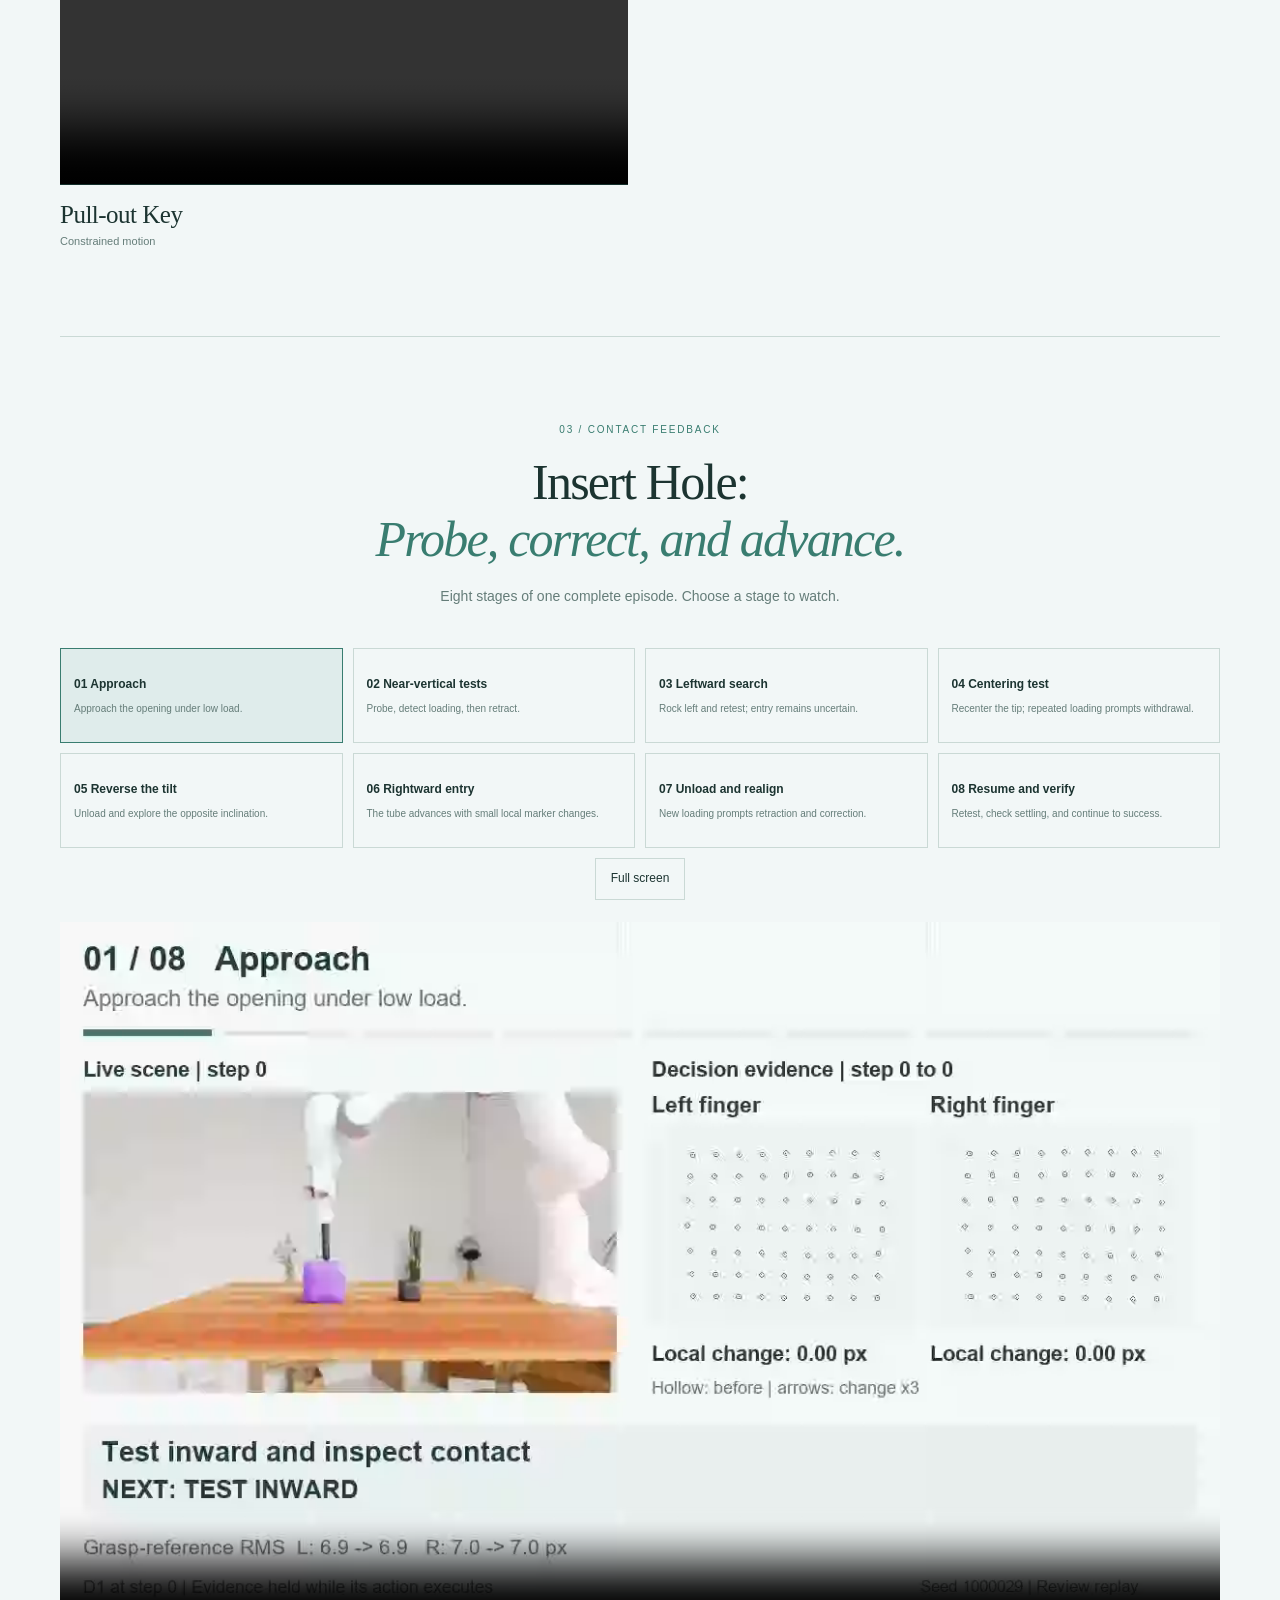
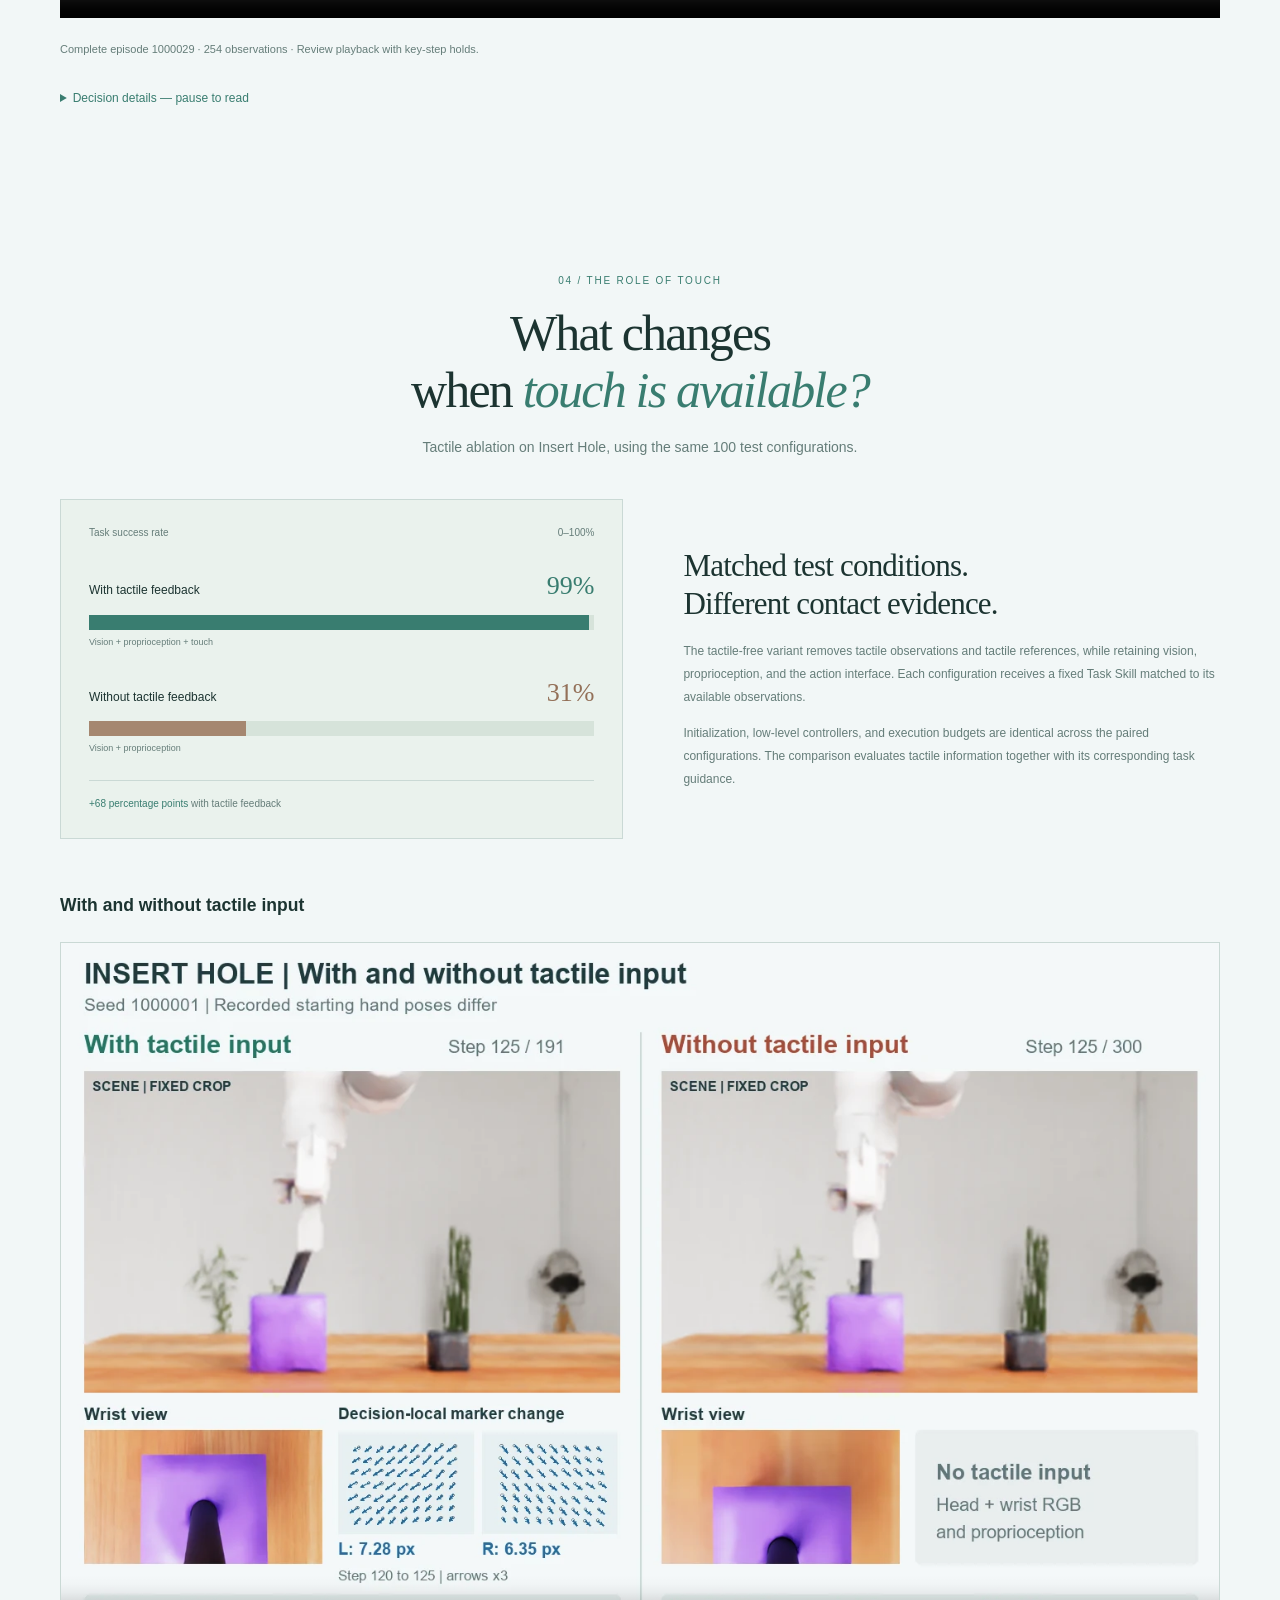
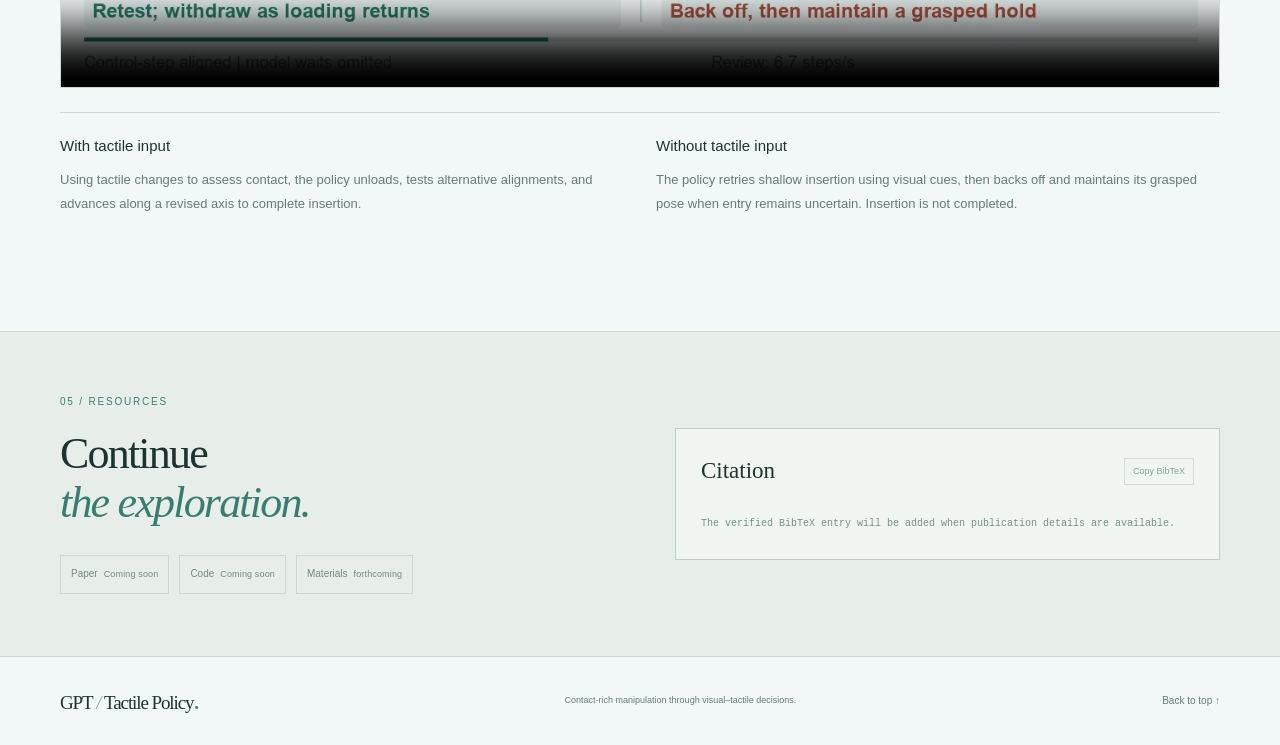
==== commit 0fcf3694: "Update index.html" ====
--- a/index.html
+++ b/index.html
@@ -17,7 +17,7 @@
    rel="noopener noreferrer">
   <span aria-hidden="true">↗</span> Paper
 </a><a class="resource" data-resource="code" aria-disabled="true"><span aria-hidden="true">⌘</span> Code <small>Coming soon</small></a><a class="resource" href="gallery.html"><span aria-hidden="true">▷</span> Video gallery</a></div>
-<p class="draft-note">Paper and code coming soon.</p></section>
+<p class="draft-note">Paper available on arXiv. Code coming soon.</p></section>
 <section class="abstract-section wrap" id="abstract" aria-labelledby="abstract-title"><div class="section-heading"><h2 id="abstract-title">Abstract</h2></div><p id="abstract-text">General-purpose multimodal models have shown promise as direct robot action policies, but their physical understanding remains underexplored. Taking contact-rich manipulation as a typical setting, we investigate the physical understanding of these models and their ability to use this understanding to guide subsequent control actions. Contact-rich manipulation requires interpreting tactile feedback and adjusting actions after obstruction. Existing learned tactile policies acquire these capabilities through specialized pretraining and per-task optimization, with substantial data and training costs. We present GPT-as-Tactile-Policy, which summarizes expert demonstrations into task guidance and tactile references for contact assessment and corrective action. GPT-6-Astra combines this context with multimodal observations and interaction history to generate control commands and adjust actions through contact feedback. Without additional robotics-specific pretraining or per-task policy fine-tuning, our method achieves 93.8% mean success across five UniVTAC tasks. Overall performance is comparable to state-of-the-art policies, with higher success on selected tasks. On Insert Hole, tactile feedback improves success from 31% to 99%. Execution analysis further demonstrates contact-guided probing and correction, supporting manipulation progress through explicit expert experience and online feedback.</p></section>
 <section class="method-section wrap" id="method" aria-labelledby="method-title"><div class="section-heading"><span class="section-number">01 / Method</span><h2 id="method-title">Overview</h2></div>
 <figure class="paper-overview uploaded-figure" data-figure="overview"><a class="overview-desktop" href="assets/images/method-overview.webp" target="_blank" rel="noopener" aria-label="Open the complete method overview at full resolution"><img src="assets/images/method-overview.webp" width="2640" height="657" alt="GPT-as-Tactile-Policy framework: scene and wrist RGB, bilateral touch, indentation and marker motion; expert demonstrations and episode context feed GPT-6-Astra; pose, gripper, and step targets are executed through inverse kinematics, and new observations return to the policy." loading="eager"></a><div class="overview-mobile"><img src="assets/images/method-sensing.webp" width="990" height="638" alt="Sensing and representation: scene and wrist RGB, left and right touch, indentation, and marker motion." loading="lazy"><img src="assets/images/method-context.webp" width="915" height="657" alt="Policy context: expert demonstrations provide knowledge and tactile references; the instruction, current observation, and history condition GPT-6-Astra." loading="lazy"><img src="assets/images/method-execution.webp" width="705" height="622" alt="Action and execution: end-effector pose, gripper, and step targets go to the inverse-kinematics controller; new visual and tactile input closes the loop." loading="lazy"></div><figcaption>Sensing and representation, policy context, and action execution.</figcaption></figure><a class="text-link full-figure-link" href="assets/images/method-overview.webp" target="_blank" rel="noopener">View full-size overview ↗</a></section>
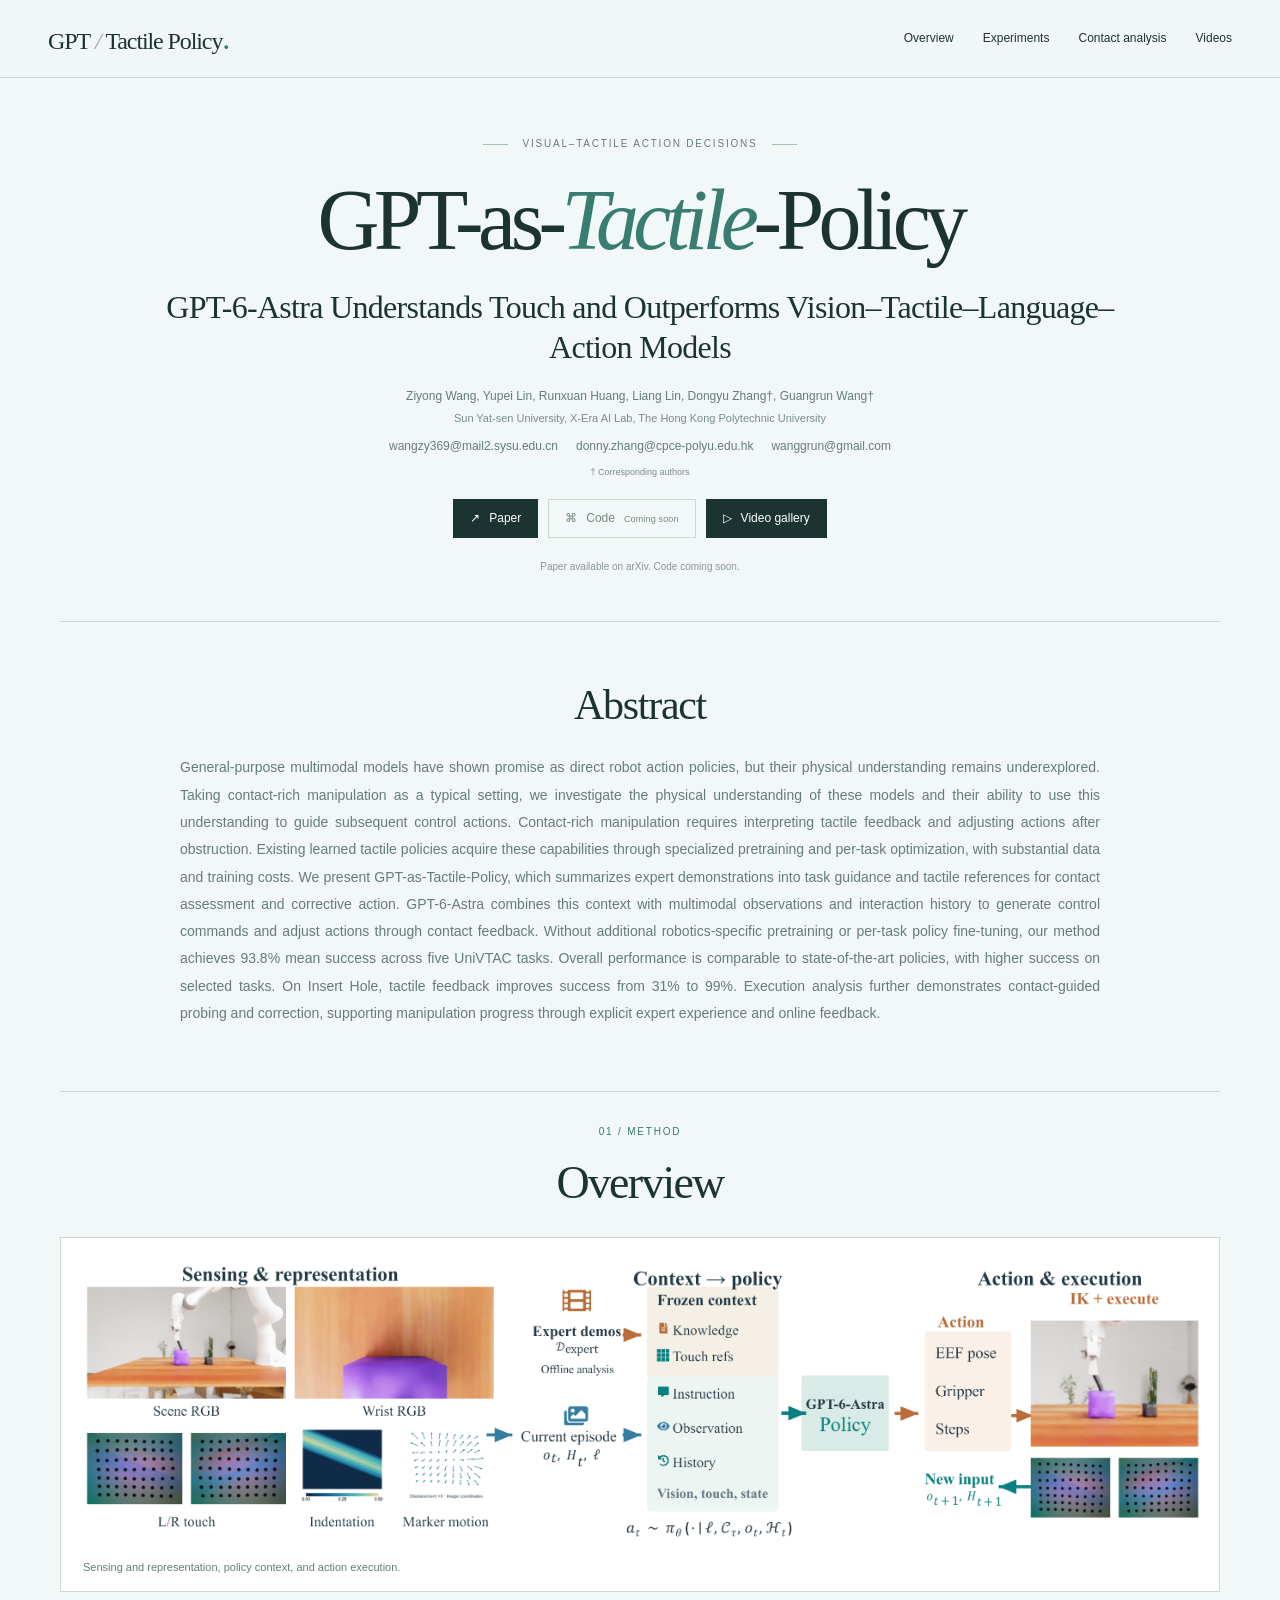
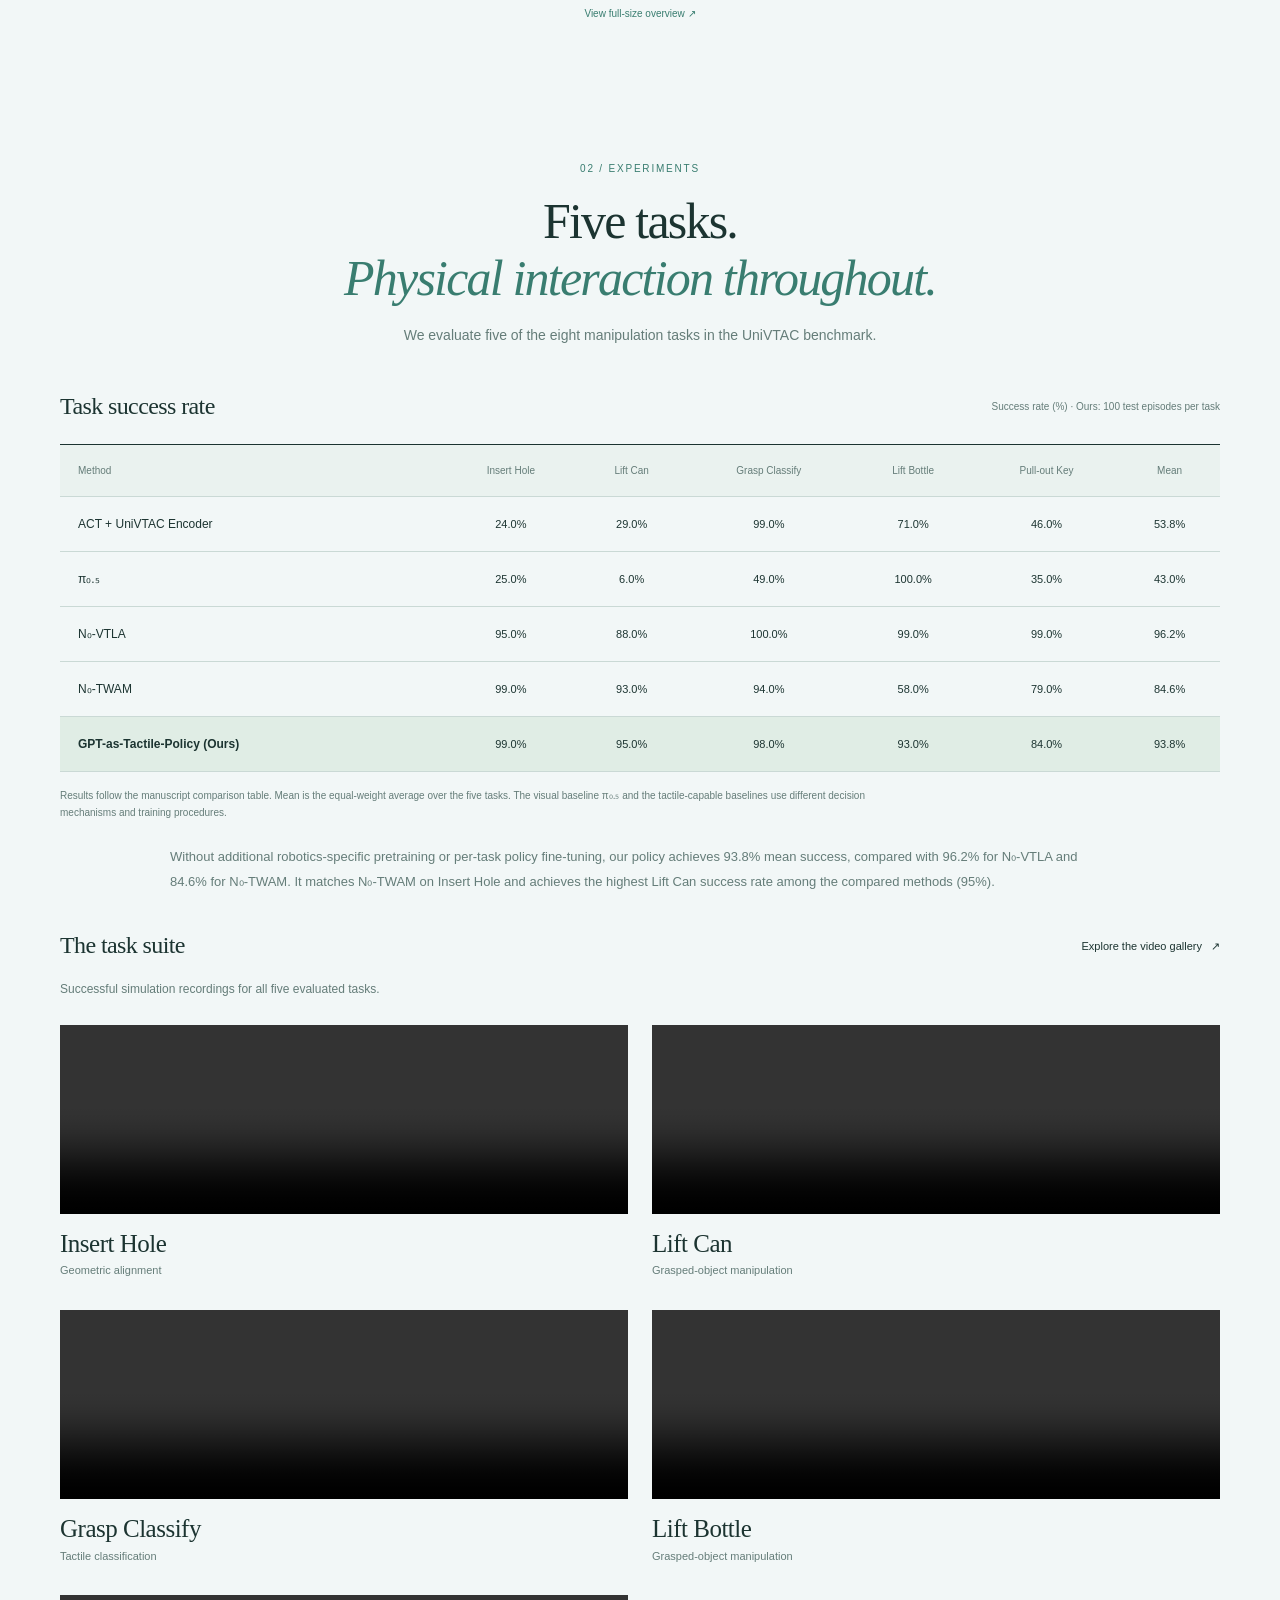
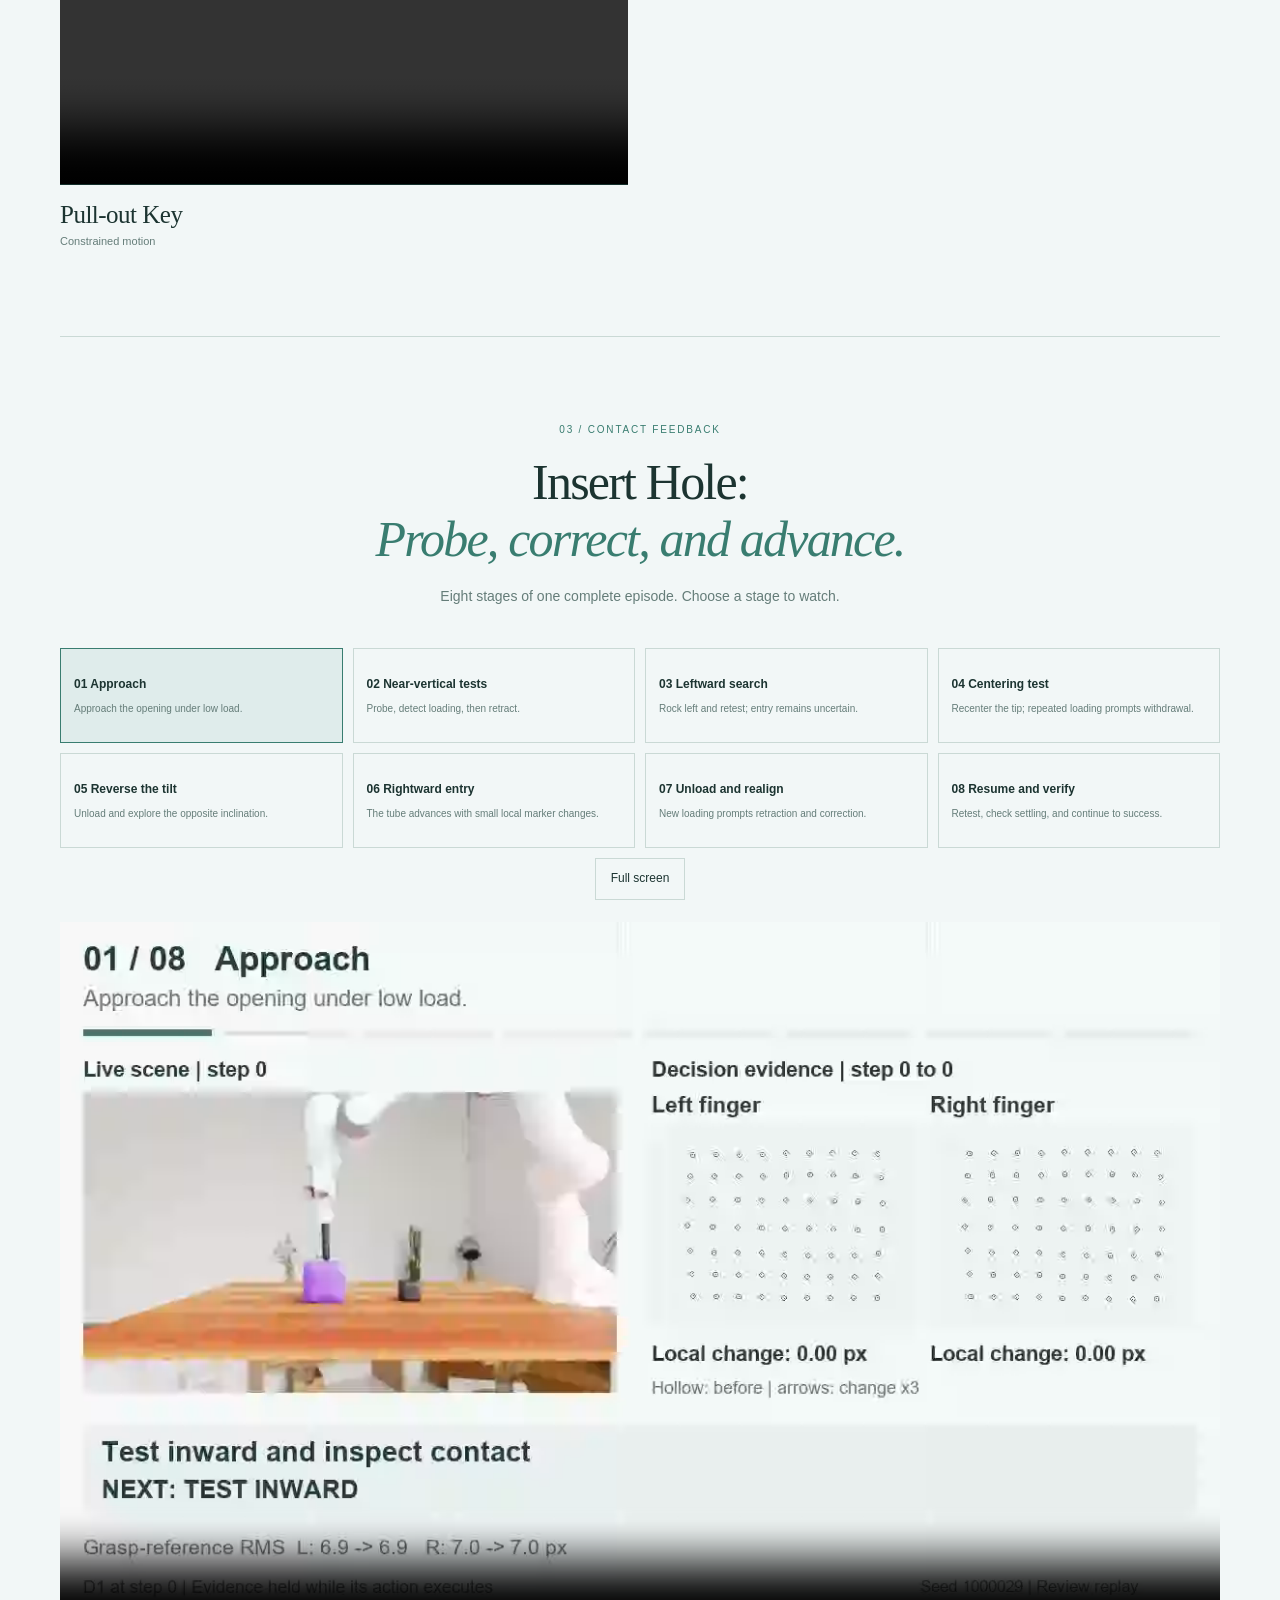
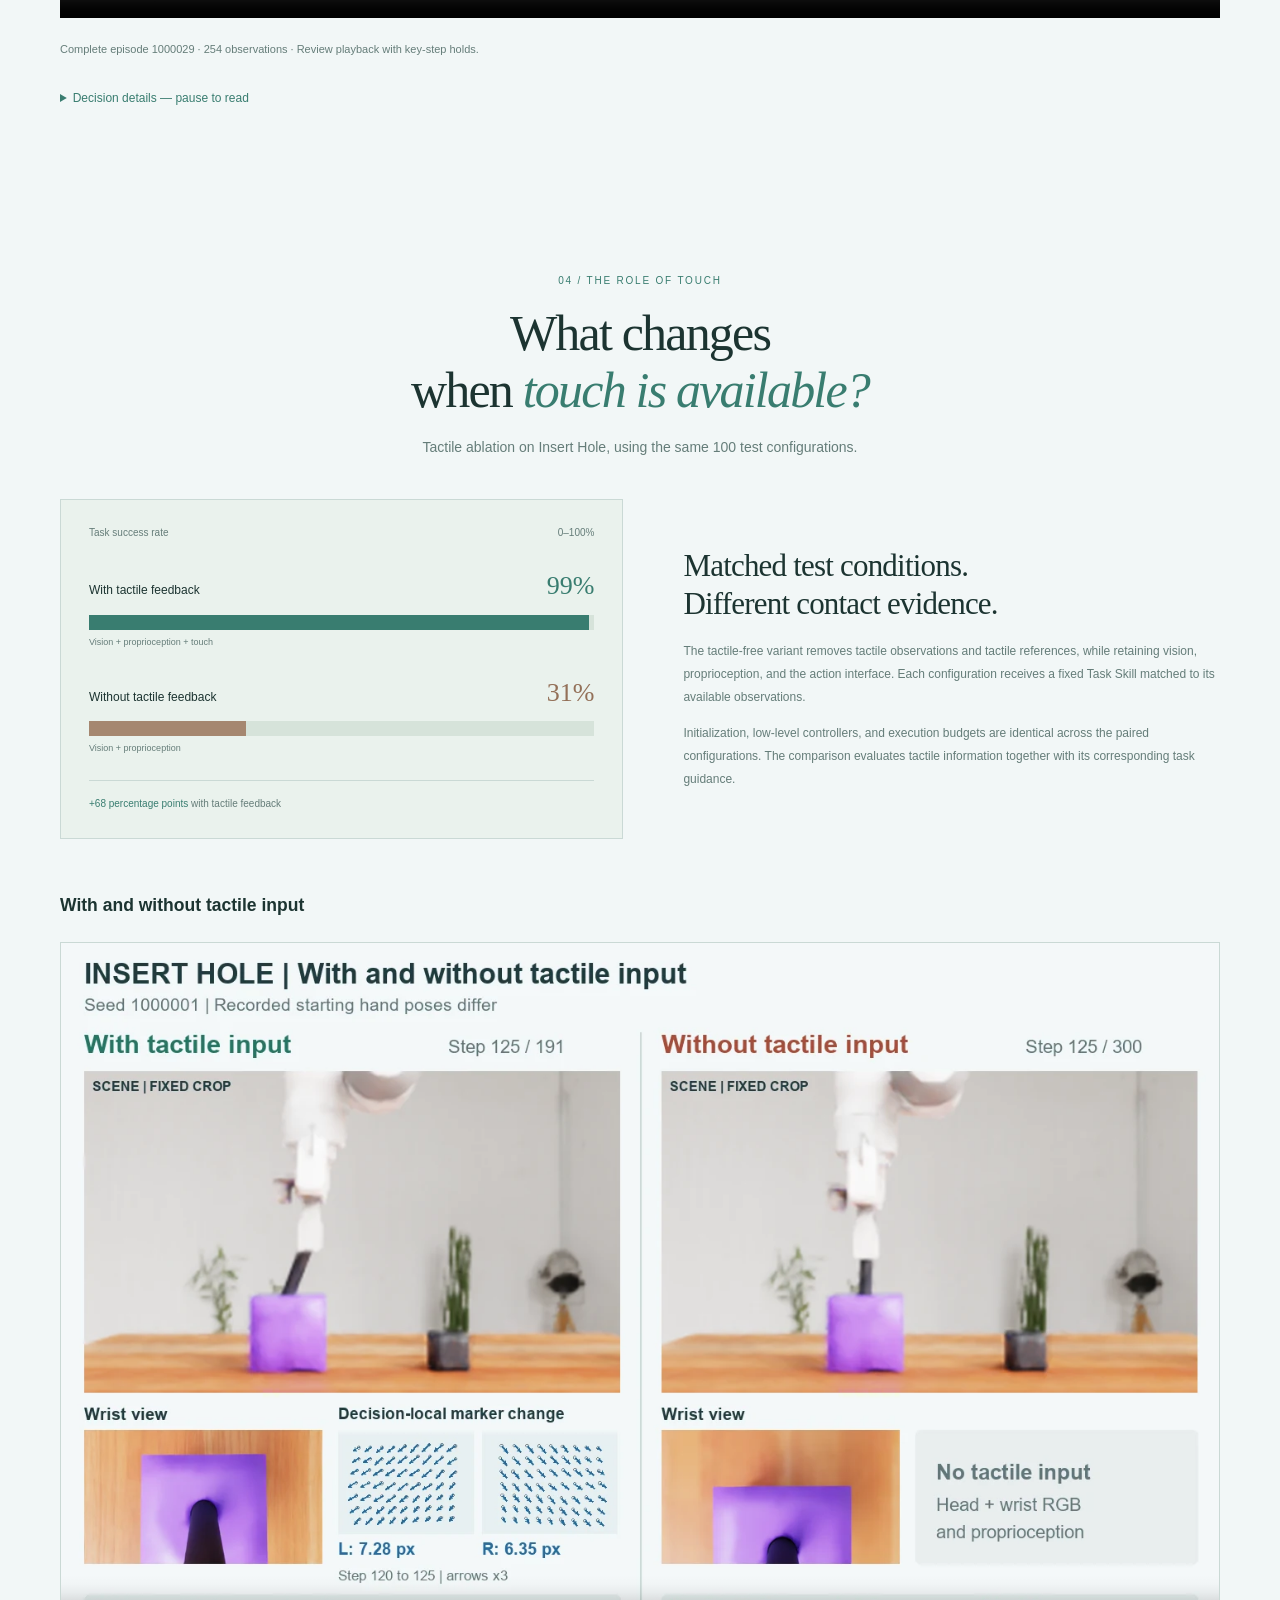
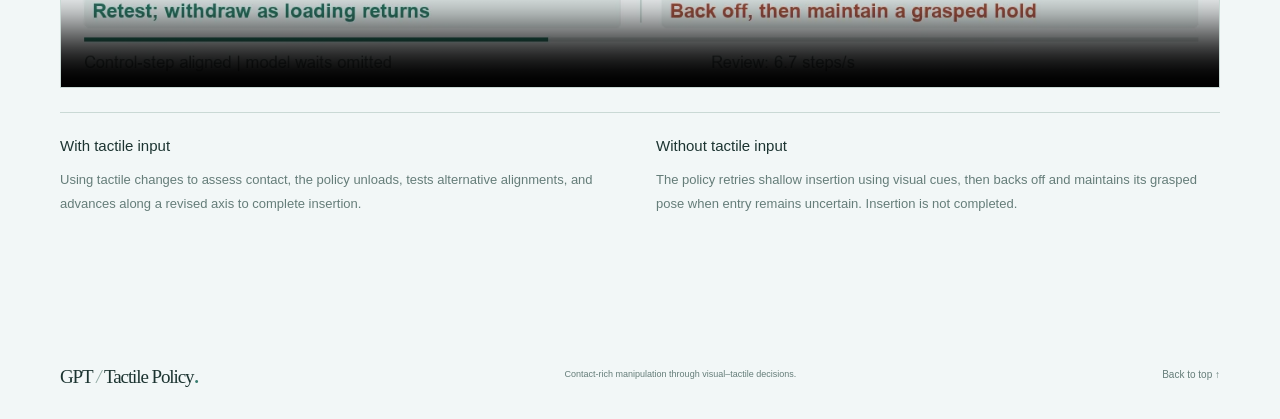
==== commit 59118d5f: "Update index.html" ====
--- a/index.html
+++ b/index.html
@@ -29,5 +29,4 @@
 <div class="ablation-layout"><div class="ablation-chart" role="img" aria-label="Insert Hole success rates: with tactile feedback 99 percent; without tactile feedback 31 percent; improvement 68 percentage points"><div class="chart-top"><span>Task success rate</span><span>0–100%</span></div><div class="bar-row"><div><span>With tactile feedback</span><strong id="ablation-with">99%</strong></div><div class="bar-track"><span id="bar-with" style="width:99%"></span></div><small>Vision + proprioception + touch</small></div><div class="bar-row without-touch"><div><span>Without tactile feedback</span><strong id="ablation-without">31%</strong></div><div class="bar-track"><span id="bar-without" style="width:31%"></span></div><small>Vision + proprioception</small></div><p><strong id="ablation-gain">+68 percentage points</strong> with tactile feedback</p></div><div class="ablation-description"><h3>Matched test conditions.<br>Different contact evidence.</h3><p>The tactile-free variant removes tactile observations and tactile references, while retaining vision, proprioception, and the action interface. Each configuration receives a fixed Task Skill matched to its available observations.</p><p>Initialization, low-level controllers, and execution budgets are identical across the paired configurations. The comparison evaluates tactile information together with its corresponding task guidance.</p></div></div>
 <figure class="touch-comparison-video" id="tactile-comparison"><h3>With and without tactile input</h3><video controls playsinline preload="metadata" poster="assets/images/tactile-comparison-poster.webp" aria-label="Insert Hole example comparison: with tactile input succeeds at step 191; without tactile input reaches the 300-step limit"><source src="assets/videos/insert-hole-with-vs-without-touch.webm" type="video/webm">Your browser does not support this video. <a href="assets/videos/insert-hole-with-vs-without-touch.webm">Download the comparison</a>.</video><figcaption class="comparison-analysis"><div><h4>With tactile input</h4><p>Using tactile changes to assess contact, the policy unloads, tests alternative alignments, and advances along a revised axis to complete insertion.</p></div><div><h4>Without tactile input</h4><p>The policy retries shallow insertion using visual cues, then backs off and maintains its grasped pose when entry remains uncertain. Insertion is not completed.</p></div></figcaption></figure>
 </section>
-<section class="resources-section"><div class="wrap resources-layout"><div><span class="section-number">05 / Resources</span><h2>Continue<br><em>the exploration.</em></h2><div class="resource-links resource-links-left"><a class="resource" data-resource="paper" aria-disabled="true">Paper <small>Coming soon</small></a><a class="resource" data-resource="code" aria-disabled="true">Code <small>Coming soon</small></a><a class="resource" data-resource="materials" aria-disabled="true">Materials <small>forthcoming</small></a></div></div><div class="citation"><div><h3>Citation</h3><button id="copy-bibtex" type="button" disabled>Copy BibTeX</button></div><pre id="bibtex">The verified BibTeX entry will be added when publication details are available.</pre><p id="copy-status" role="status" aria-live="polite"></p></div></div></section>
 </main><footer class="wrap footer"><a class="wordmark" href="index.html">GPT<span> / </span>Tactile Policy<span class="wordmark-dot">.</span></a><p>Contact-rich manipulation through visual–tactile decisions.</p><a href="#main">Back to top ↑</a></footer></body></html>
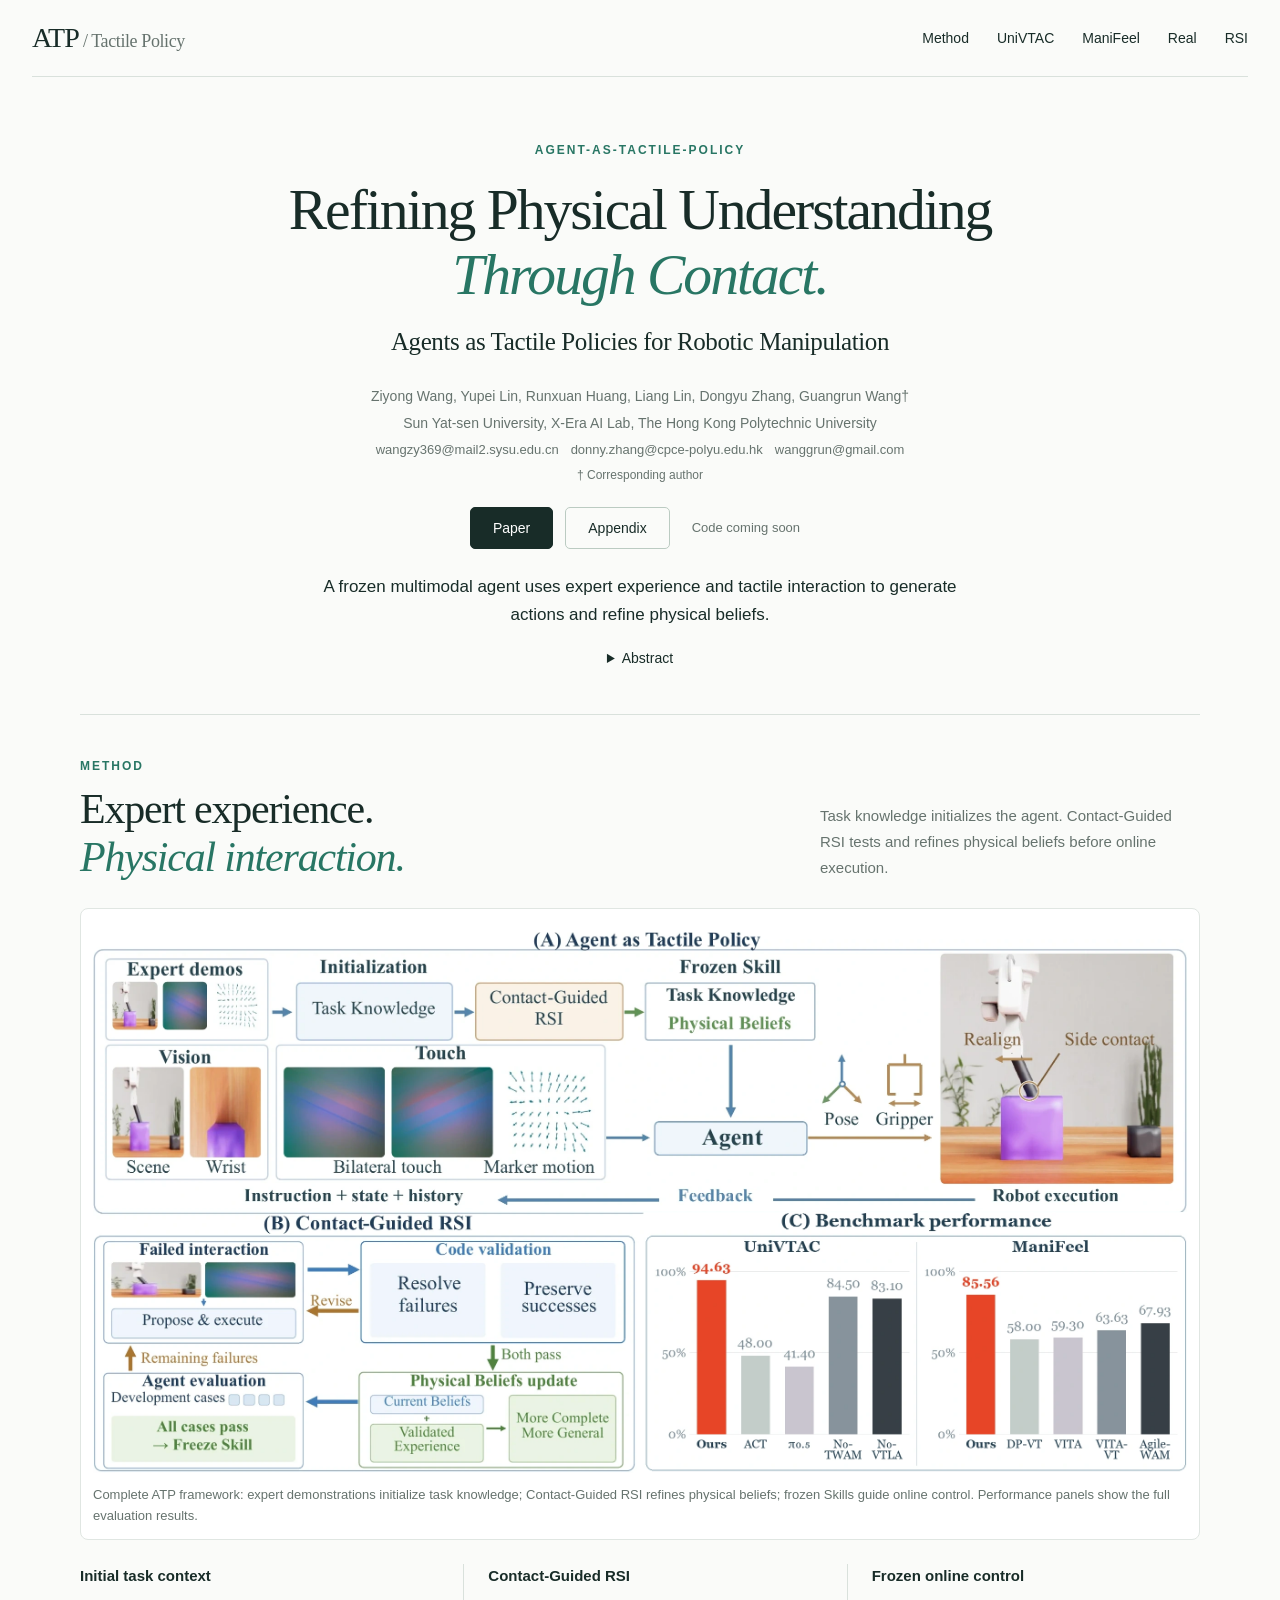
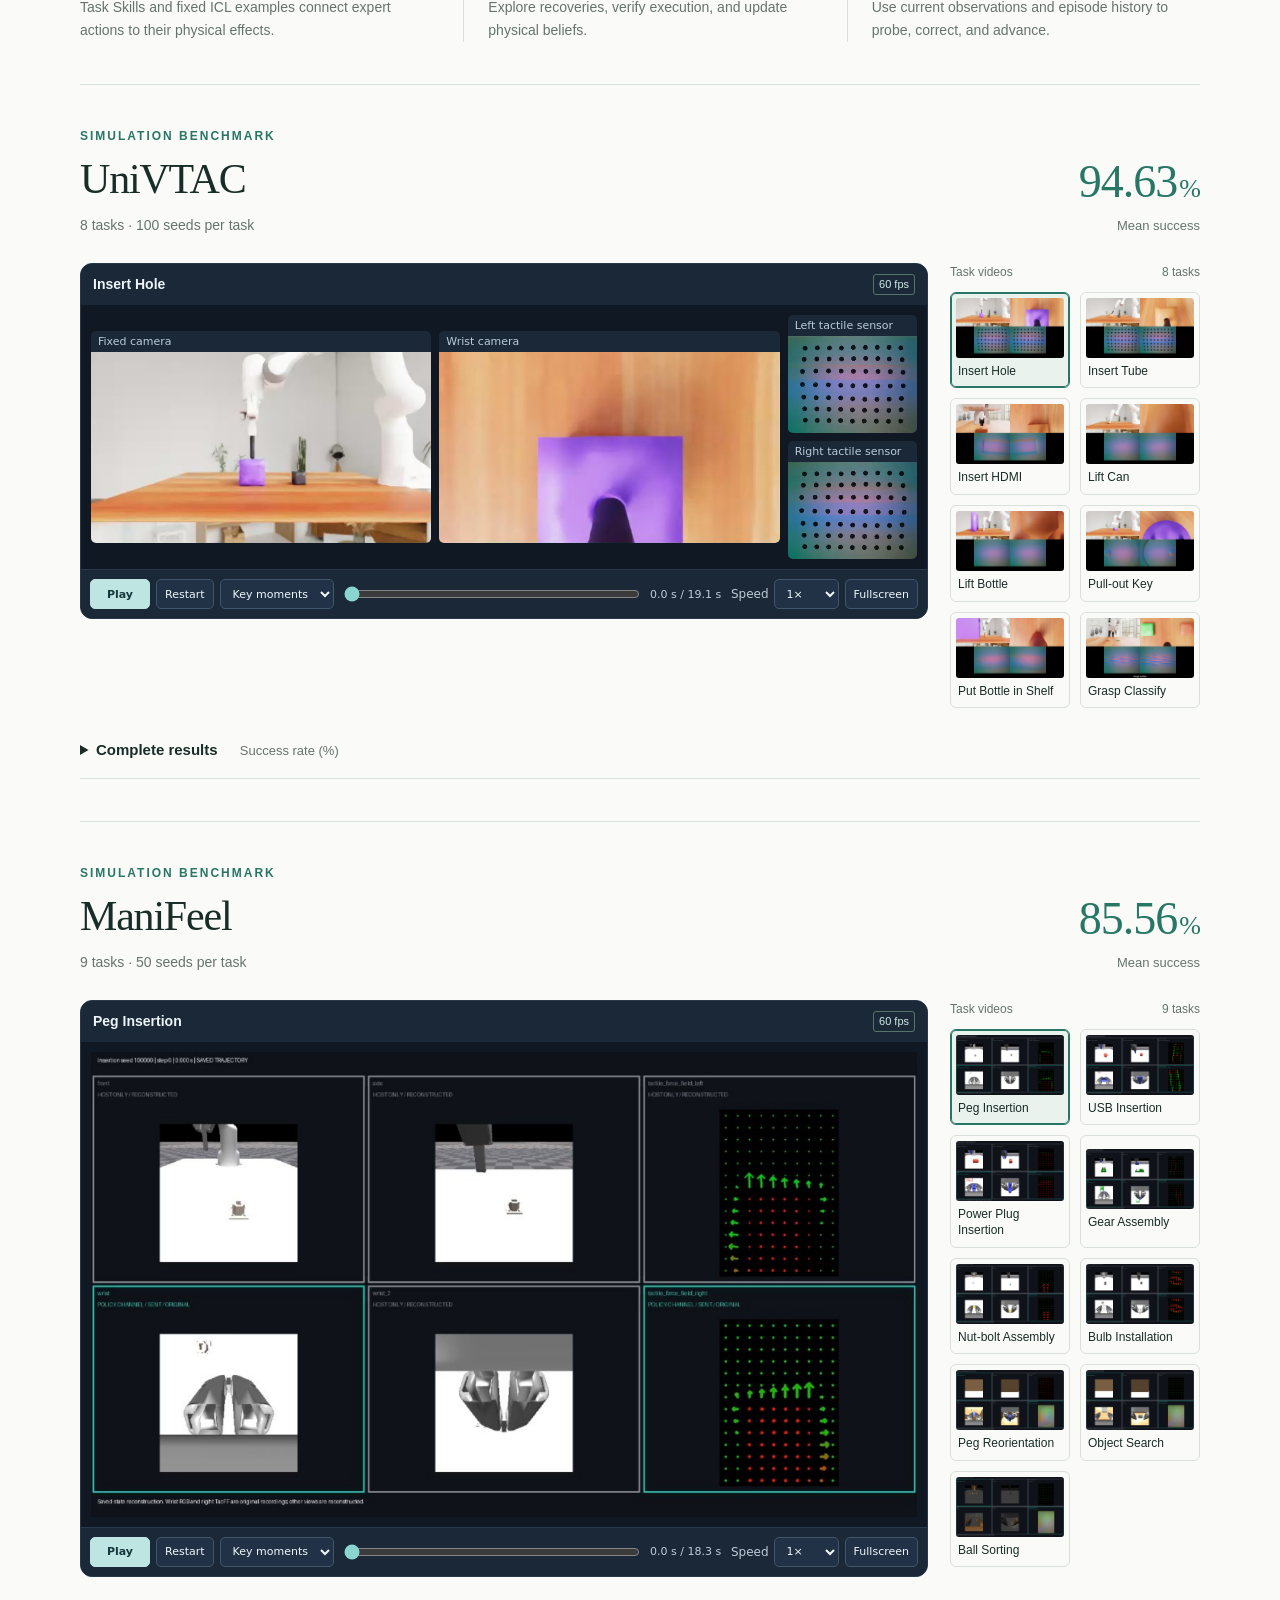
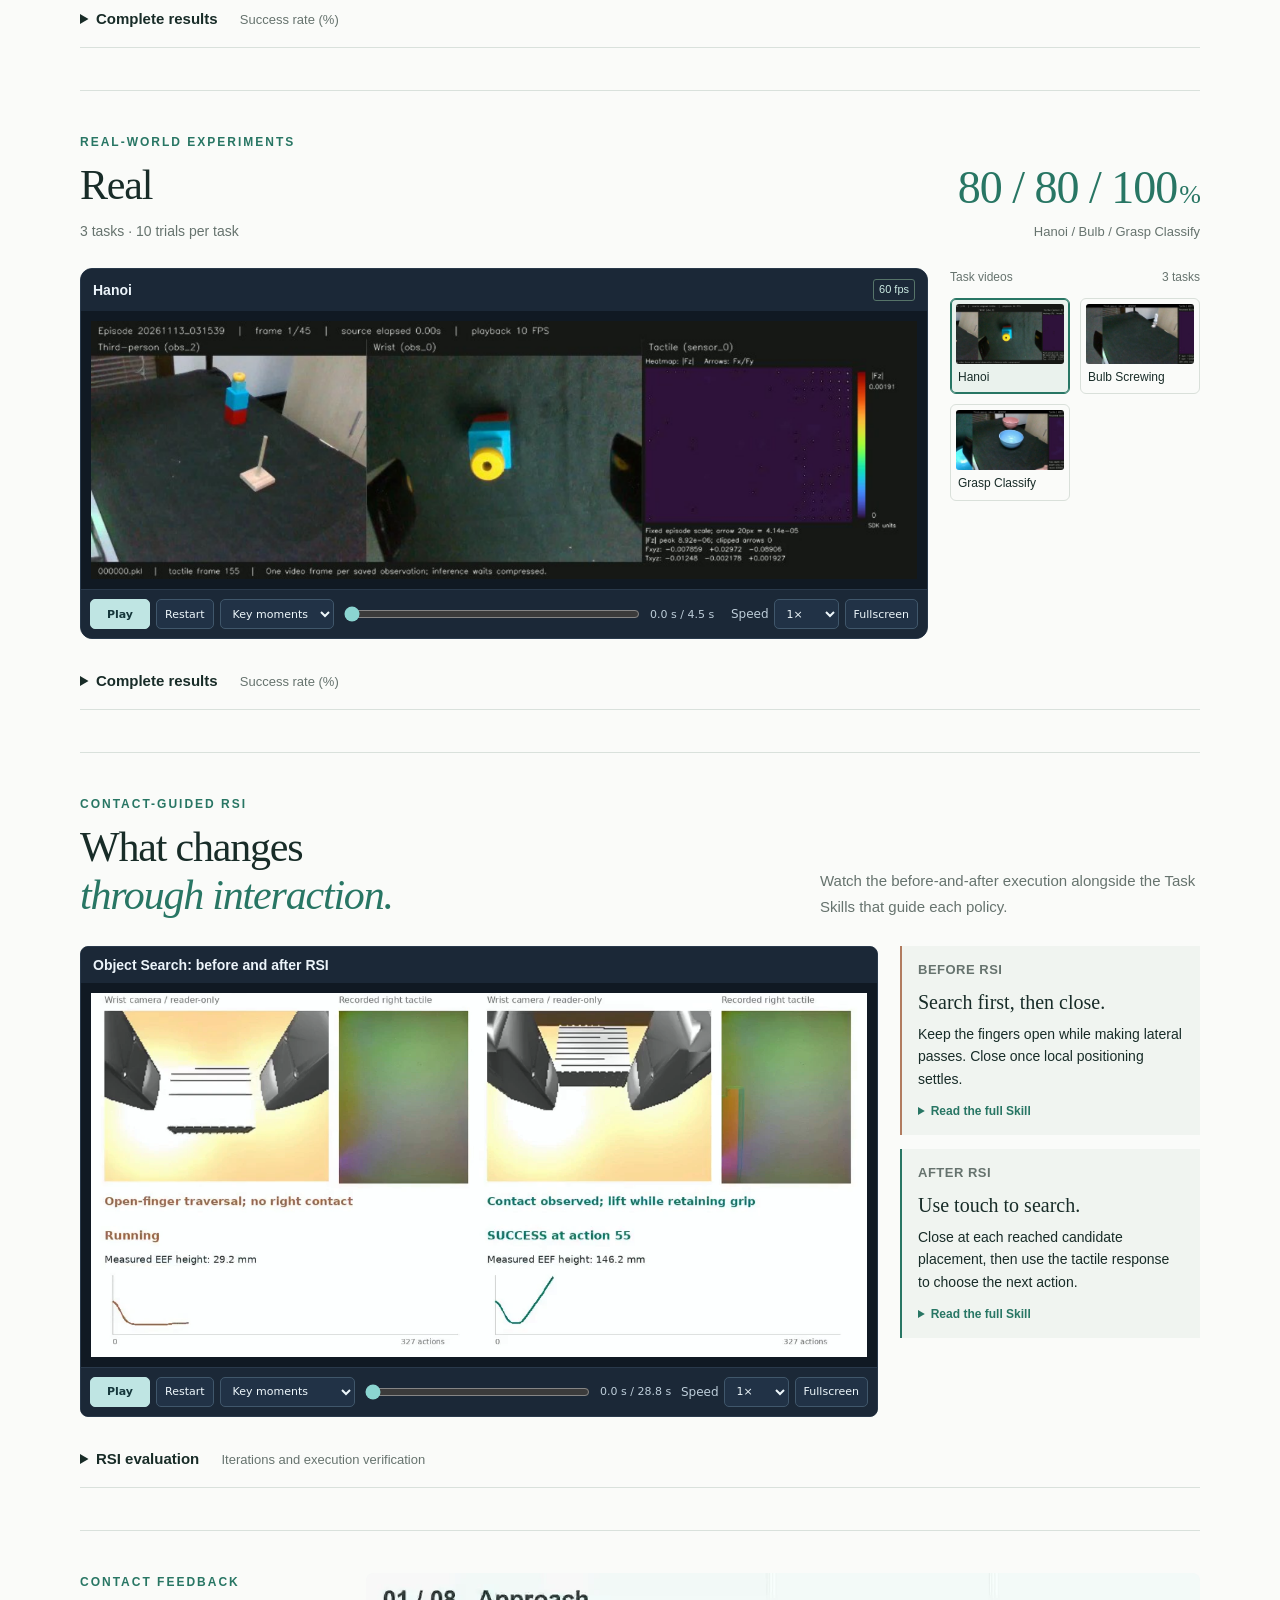
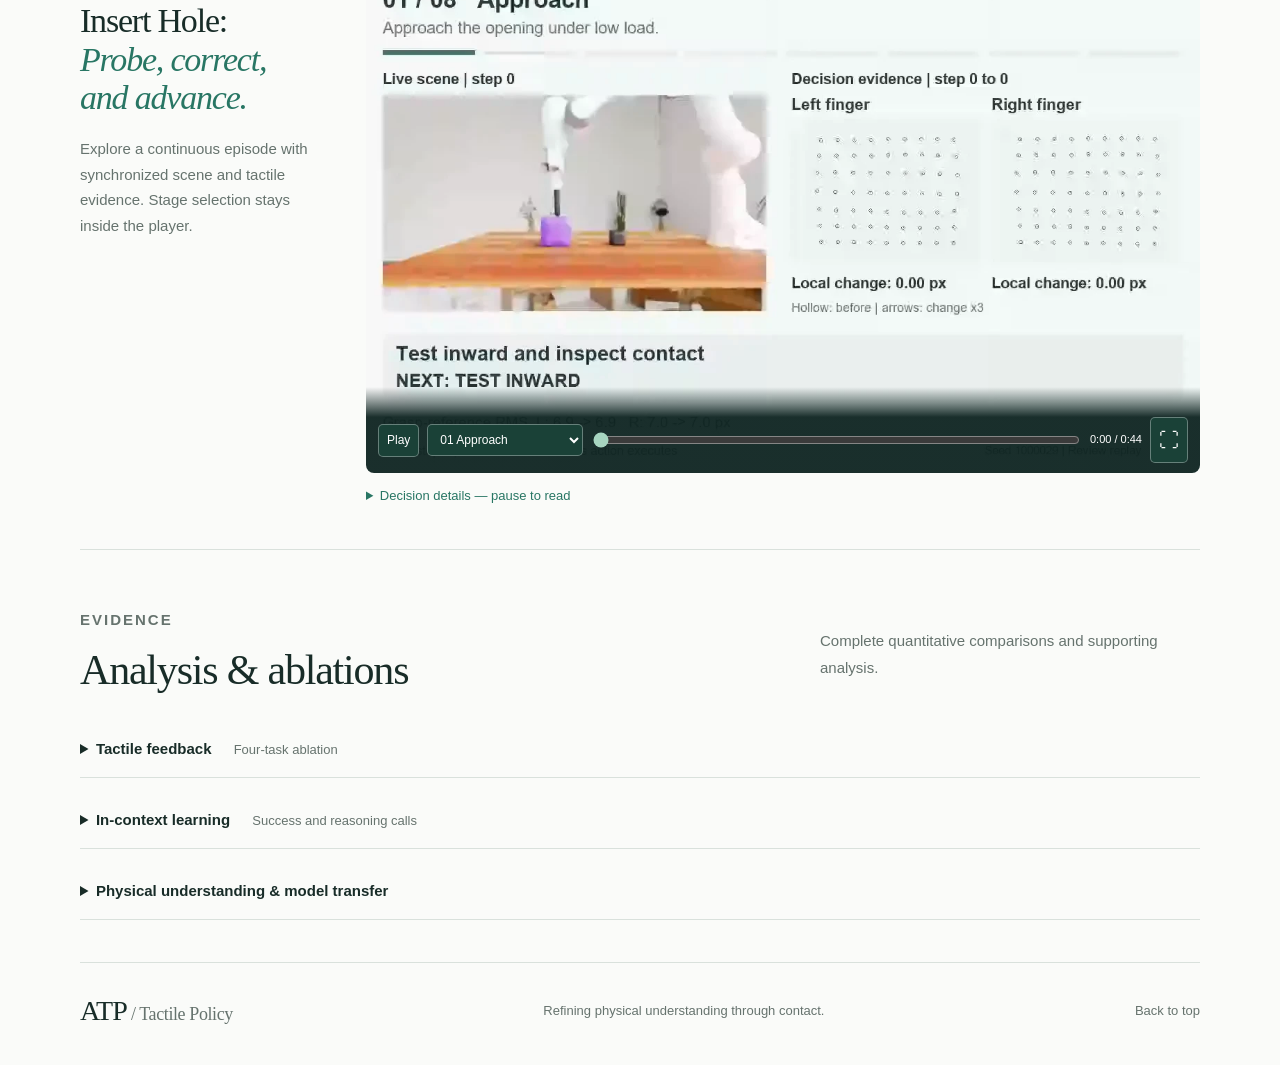
==== commit 9df7cbfc: "Publish approved ATP homepage layout and full evaluation videos" ====
--- a/index.html
+++ b/index.html
@@ -1,32 +1,307 @@
-<!doctype html>
-<html lang="en"><head>
-<meta charset="utf-8"><meta name="viewport" content="width=device-width,initial-scale=1"><title>GPT-as-Tactile-Policy</title><meta name="description" content="GPT-as-Tactile-Policy: 93.8% mean success across five UniVTAC tasks using expert guidance and visual–tactile feedback, without per-task policy fine-tuning."><meta name="theme-color" content="#eef5f5"><link rel="icon" href="assets/favicon.svg" type="image/svg+xml"><link rel="stylesheet" href="styles.css?v=505551eb2255"><script defer src="project-data.js?v=073d837b70cf"></script><script defer src="site.js?v=586434965a7a"></script>
-</head><body>
-<a class="skip" href="#main">Skip to content</a>
-<header class="site-header"><a class="wordmark" href="index.html" aria-label="GPT-as-Tactile-Policy home">GPT<span> / </span>Tactile Policy<span class="wordmark-dot">.</span></a><nav aria-label="Main navigation"><a href="#method">Overview</a><a href="#experiments">Experiments</a><a href="#case-study">Contact analysis</a><a href="#videos">Videos</a></nav></header>
-<main id="main">
-<section class="hero wrap" aria-labelledby="project-title">
-<p class="eyebrow"><span class="small-line"></span> Visual–tactile action decisions <span class="small-line"></span></p>
-<h1 id="project-title">GPT-as-<span>Tactile</span>-Policy</h1>
-<p class="hero-subtitle manuscript-title" id="paper-title">GPT-6-Astra Understands Touch and Outperforms Vision–Tactile–Language–Action Models</p>
-
-<div class="paper-meta"><p id="authors">Ziyong Wang, Yupei Lin, Runxuan Huang, Liang Lin, Dongyu Zhang†, Guangrun Wang†</p><p id="affiliations">Sun Yat-sen University, X-Era AI Lab, The Hong Kong Polytechnic University</p><p class="contact-emails" id="contact-emails" aria-label="Contact emails"><a href="mailto:wangzy369@mail2.sysu.edu.cn">wangzy369@mail2.sysu.edu.cn</a><a href="mailto:donny.zhang@cpce-polyu.edu.hk">donny.zhang@cpce-polyu.edu.hk</a><a href="mailto:wanggrun@gmail.com">wanggrun@gmail.com</a></p><p class="correspondence">† Corresponding authors</p></div>
-<div class="resource-links" aria-label="Project resources"><a class="resource"
-   href="https://arxiv.org/pdf/2610.28457"
-   target="_blank"
-   rel="noopener noreferrer">
-  <span aria-hidden="true">↗</span> Paper
-</a><a class="resource" data-resource="code" aria-disabled="true"><span aria-hidden="true">⌘</span> Code <small>Coming soon</small></a><a class="resource" href="gallery.html"><span aria-hidden="true">▷</span> Video gallery</a></div>
-<p class="draft-note">Paper available on arXiv. Code coming soon.</p></section>
-<section class="abstract-section wrap" id="abstract" aria-labelledby="abstract-title"><div class="section-heading"><h2 id="abstract-title">Abstract</h2></div><p id="abstract-text">General-purpose multimodal models have shown promise as direct robot action policies, but their physical understanding remains underexplored. Taking contact-rich manipulation as a typical setting, we investigate the physical understanding of these models and their ability to use this understanding to guide subsequent control actions. Contact-rich manipulation requires interpreting tactile feedback and adjusting actions after obstruction. Existing learned tactile policies acquire these capabilities through specialized pretraining and per-task optimization, with substantial data and training costs. We present GPT-as-Tactile-Policy, which summarizes expert demonstrations into task guidance and tactile references for contact assessment and corrective action. GPT-6-Astra combines this context with multimodal observations and interaction history to generate control commands and adjust actions through contact feedback. Without additional robotics-specific pretraining or per-task policy fine-tuning, our method achieves 93.8% mean success across five UniVTAC tasks. Overall performance is comparable to state-of-the-art policies, with higher success on selected tasks. On Insert Hole, tactile feedback improves success from 31% to 99%. Execution analysis further demonstrates contact-guided probing and correction, supporting manipulation progress through explicit expert experience and online feedback.</p></section>
-<section class="method-section wrap" id="method" aria-labelledby="method-title"><div class="section-heading"><span class="section-number">01 / Method</span><h2 id="method-title">Overview</h2></div>
-<figure class="paper-overview uploaded-figure" data-figure="overview"><a class="overview-desktop" href="assets/images/method-overview.webp" target="_blank" rel="noopener" aria-label="Open the complete method overview at full resolution"><img src="assets/images/method-overview.webp" width="2640" height="657" alt="GPT-as-Tactile-Policy framework: scene and wrist RGB, bilateral touch, indentation and marker motion; expert demonstrations and episode context feed GPT-6-Astra; pose, gripper, and step targets are executed through inverse kinematics, and new observations return to the policy." loading="eager"></a><div class="overview-mobile"><img src="assets/images/method-sensing.webp" width="990" height="638" alt="Sensing and representation: scene and wrist RGB, left and right touch, indentation, and marker motion." loading="lazy"><img src="assets/images/method-context.webp" width="915" height="657" alt="Policy context: expert demonstrations provide knowledge and tactile references; the instruction, current observation, and history condition GPT-6-Astra." loading="lazy"><img src="assets/images/method-execution.webp" width="705" height="622" alt="Action and execution: end-effector pose, gripper, and step targets go to the inverse-kinematics controller; new visual and tactile input closes the loop." loading="lazy"></div><figcaption>Sensing and representation, policy context, and action execution.</figcaption></figure><a class="text-link full-figure-link" href="assets/images/method-overview.webp" target="_blank" rel="noopener">View full-size overview ↗</a></section>
-<section class="film-section" aria-labelledby="film-title" hidden><div class="wrap"><div class="film-header"><h2 id="film-title">Project video</h2></div><div class="media-slot" data-video="teaser"></div></div></section>
-<section class="wrap section" id="experiments" aria-labelledby="results-title"><div class="section-heading"><span class="section-number">02 / Experiments</span><h2 id="results-title">Five tasks.<br><em>Physical interaction throughout.</em></h2><p>We evaluate five of the eight manipulation tasks in the UniVTAC benchmark.</p></div><div class="results-top"><h3>Task success rate</h3><span class="pending-label">Success rate (%) · Ours: 100 test episodes per task</span></div><div class="table-scroll" tabindex="0" role="region" aria-label="Task success rates; scroll horizontally to see every task"><table id="results-table"><caption class="sr-only">Success rates reported in the manuscript, in percent; mean is the equal-weight five-task average.</caption><thead></thead><tbody></tbody></table></div><p class="table-note">Results follow the manuscript comparison table. Mean is the equal-weight average over the five tasks. The visual baseline π₀.₅ and the tactile-capable baselines use different decision mechanisms and training procedures.</p><p class="results-discussion">Without additional robotics-specific pretraining or per-task policy fine-tuning, our policy achieves 93.8% mean success, compared with 96.2% for N₀-VTLA and 84.6% for N₀-TWAM. It matches N₀-TWAM on Insert Hole and achieves the highest Lift Can success rate among the compared methods (95%).</p><div class="tasks-heading" id="videos"><h3>The task suite</h3><a class="text-link" href="gallery.html">Explore the video gallery <span>↗</span></a></div><p class="task-suite-note">Successful simulation recordings for all five evaluated tasks.</p><div class="task-grid" id="task-grid"></div></section>
-<section class="wrap section probe-analysis-section" id="case-study" aria-labelledby="probe-title"><div class="section-heading"><span class="section-number">03 / Contact feedback</span><h2 id="probe-title">Insert Hole:<br><em>Probe, correct, and advance.</em></h2><p>Eight stages of one complete episode. Choose a stage to watch.</p></div><div class="probe-chapters phase-navigation" id="probe-chapters" aria-label="Episode stages"></div><div class="media-slot probe-analysis-player" id="probe-analysis" data-video="insertHole"></div><details class="probe-details" id="probe-details"><summary>Decision details — pause to read</summary><p id="probe-reason"></p><p class="probe-explanation">Arrows show matched marker changes between decision observations, at a fixed 3× display gain. Evidence stays fixed while its action executes. A large change can accompany loading or unloading: read its direction, the reference-RMS change, and the recorded action context together. Stage labels summarize the action log.</p></details></section>
-
-<section class="wrap section analysis-section" id="tactile-study" aria-labelledby="analysis-title"><div class="section-heading"><span class="section-number">04 / The role of touch</span><h2 id="analysis-title">What changes<br>when <em>touch is available?</em></h2><p>Tactile ablation on Insert Hole, using the same 100 test configurations.</p></div>
-<div class="ablation-layout"><div class="ablation-chart" role="img" aria-label="Insert Hole success rates: with tactile feedback 99 percent; without tactile feedback 31 percent; improvement 68 percentage points"><div class="chart-top"><span>Task success rate</span><span>0–100%</span></div><div class="bar-row"><div><span>With tactile feedback</span><strong id="ablation-with">99%</strong></div><div class="bar-track"><span id="bar-with" style="width:99%"></span></div><small>Vision + proprioception + touch</small></div><div class="bar-row without-touch"><div><span>Without tactile feedback</span><strong id="ablation-without">31%</strong></div><div class="bar-track"><span id="bar-without" style="width:31%"></span></div><small>Vision + proprioception</small></div><p><strong id="ablation-gain">+68 percentage points</strong> with tactile feedback</p></div><div class="ablation-description"><h3>Matched test conditions.<br>Different contact evidence.</h3><p>The tactile-free variant removes tactile observations and tactile references, while retaining vision, proprioception, and the action interface. Each configuration receives a fixed Task Skill matched to its available observations.</p><p>Initialization, low-level controllers, and execution budgets are identical across the paired configurations. The comparison evaluates tactile information together with its corresponding task guidance.</p></div></div>
-<figure class="touch-comparison-video" id="tactile-comparison"><h3>With and without tactile input</h3><video controls playsinline preload="metadata" poster="assets/images/tactile-comparison-poster.webp" aria-label="Insert Hole example comparison: with tactile input succeeds at step 191; without tactile input reaches the 300-step limit"><source src="assets/videos/insert-hole-with-vs-without-touch.webm" type="video/webm">Your browser does not support this video. <a href="assets/videos/insert-hole-with-vs-without-touch.webm">Download the comparison</a>.</video><figcaption class="comparison-analysis"><div><h4>With tactile input</h4><p>Using tactile changes to assess contact, the policy unloads, tests alternative alignments, and advances along a revised axis to complete insertion.</p></div><div><h4>Without tactile input</h4><p>The policy retries shallow insertion using visual cues, then backs off and maintains its grasped pose when entry remains uncertain. Insertion is not completed.</p></div></figcaption></figure>
-</section>
-</main><footer class="wrap footer"><a class="wordmark" href="index.html">GPT<span> / </span>Tactile Policy<span class="wordmark-dot">.</span></a><p>Contact-rich manipulation through visual–tactile decisions.</p><a href="#main">Back to top ↑</a></footer></body></html>
+<!doctype html><html lang="en"><head><meta charset="utf-8"><meta name="viewport" content="width=device-width,initial-scale=1"><title>Refining Physical Understanding Through Contact: Agents as Tactile Policies for Robotic Manipulation · ATP</title><meta name="description" content="Agent-as-Tactile-Policy: frozen multimodal agents, Contact-Guided RSI, complete UniVTAC, ManiFeel, and real-world tactile manipulation evaluations."><meta name="theme-color" content="#fafbf9"><link rel="canonical" href="https://gpt-as-tactile-policy.github.io/"><link rel="icon" href="assets/favicon.svg"><link rel="stylesheet" href="supplied-player.css?v=20261125"><link rel="stylesheet" href="homepage.css?v=20261125"><script defer src="project-data.js?v=20261125"></script><script defer src="site.js?v=20261125"></script><script defer src="supplied-player.js?v=20261125"></script><script defer src="homepage.js?v=20261125"></script></head><body>
+<header class="proposal-nav"><a class="brand" href="#top">ATP<span> / Tactile Policy</span></a><nav aria-label="Page sections"><a href="#method">Method</a><a href="#univtac">UniVTAC</a><a href="#manifeel">ManiFeel</a><a href="#real-world">Real</a><a href="#rsi">RSI</a></nav></header>
+<main class="page-width" id="top"><section class="proposal-hero"><p class="eyebrow">Agent-as-Tactile-Policy</p><h1>Refining Physical Understanding<br> <em>Through Contact.</em></h1><p class="paper-subtitle">Agents as Tactile Policies for Robotic Manipulation</p><div class="paper-meta"><p id="authors">Ziyong Wang, Yupei Lin, Runxuan Huang, Liang Lin, Dongyu Zhang, Guangrun Wang†</p><p id="affiliations">Sun Yat-sen University, X-Era AI Lab, The Hong Kong Polytechnic University</p><p class="contact-emails" id="contact-emails" aria-label="Contact emails"><a href="mailto:wangzy369@mail2.sysu.edu.cn">wangzy369@mail2.sysu.edu.cn</a><a href="mailto:donny.zhang@cpce-polyu.edu.hk">donny.zhang@cpce-polyu.edu.hk</a><a href="mailto:wanggrun@gmail.com">wanggrun@gmail.com</a></p><p class="correspondence">† Corresponding author</p></div>
+<div class="hero-resources"><a class="primary-link" href="https://arxiv.org/pdf/2610.28457" target="_blank" rel="noopener">Paper</a><a href="assets/documents/appendix.pdf" target="_blank" rel="noopener">Appendix</a><span>Code coming soon</span></div>
+<p class="hero-statement">A frozen multimodal agent uses expert experience and tactile interaction to generate actions and refine physical beliefs.</p>
+<details class="abstract-disclosure"><summary>Abstract</summary><p id="abstract-text">General-purpose multimodal models have shown promise as direct robot action policies, yet whether they grasp the physics underlying real-world interactions and can apply that understanding to guide action remains underexplored. In contact-rich manipulation, an agent must understand how contact constrains object motion to determine why an action fails and how to adjust it. We present Agent-as-Tactile-Policy (ATP), which enables a frozen general-purpose multimodal model to directly generate actions from visual and tactile observations and interaction history. Expert demonstrations provide task knowledge and initial physical beliefs about action effects, but these beliefs still need to be tested through the agent&#x27;s own interactions. Through Contact-Guided Recursive Self-Improvement (RSI), ATP writes and executes code to explore alternative actions and test and refine these beliefs based on the resulting physical responses. Without additional robotics-specific pretraining or per-task policy fine-tuning, ATP achieves state-of-the-art performance on the UniVTAC and ManiFeel simulation benchmarks and outperforms fine-tuned baselines in real-world manipulation. Our results show that tactile interaction helps test and refine physical understanding, leading to more effective contact-rich manipulation.</p></details></section>
+<section class="proposal-section method" id="method"><div class="section-top"><div><p class="eyebrow">Method</p><h2>Expert experience.<br><em>Physical interaction.</em></h2></div><p class="section-aside">Task knowledge initializes the agent. Contact-Guided RSI tests and refines physical beliefs before online execution.</p></div><figure class="research-figure"><a href="assets/images/method-overview-full.webp" target="_blank" rel="noopener"><img src="assets/images/method-overview-full.webp" alt="ATP overview: expert-derived Task Skills and ICL, Contact-Guided RSI, online control." loading="lazy" width="2400" height="1213"></a><figcaption>Complete ATP framework: expert demonstrations initialize task knowledge; Contact-Guided RSI refines physical beliefs; frozen Skills guide online control. Performance panels show the full evaluation results.</figcaption></figure>
+<div class="method-notes"><div><h3>Initial task context</h3><p>Task Skills and fixed ICL examples connect expert actions to their physical effects.</p></div><div><h3>Contact-Guided RSI</h3><p>Explore recoveries, verify execution, and update physical beliefs.</p></div><div><h3>Frozen online control</h3><p>Use current observations and episode history to probe, correct, and advance.</p></div></div></section>
+<section class="proposal-section benchmark" id="univtac" data-benchmark="univtac"><div class="section-top"><div><p class="eyebrow">Simulation benchmark</p><h2>UniVTAC</h2><p class="section-description">8 tasks · 100 seeds per task</p></div><div class="benchmark-score"><strong>94.63<span>%</span></strong><small>Mean success</small></div></div><div class="benchmark-workspace"><div class="benchmark-stage"><article data-task-index="0" class="viewer supplied-player quad" aria-labelledby="home-task-1">
+<header class="viewer-head"><span class="fps-badge">60 fps</span><h3 id="home-task-1">Insert Hole</h3></header>
+<div class="body"><div class="stage"><div class="complete source"><video controls playsinline preload="none" aria-labelledby="home-task-1" width="960" height="570" poster="assets/images/supplementary/image-01.jpg"><source type="video/mp4" src="assets/videos/browser/benchmark-01.mp4">Your browser does not support HTML video.</video></div>
+<div class="sensor-board"><figure class="tile camera"><figcaption>Fixed camera</figcaption><canvas width="480" height="270" data-crop="0,0,480,270" role="img" aria-label="Fixed camera"></canvas></figure>
+<figure class="tile tactile"><figcaption>Left tactile sensor</figcaption><canvas width="320" height="240" data-crop="160,270,320,240" role="img" aria-label="Left tactile sensor"></canvas></figure>
+<figure class="tile camera"><figcaption>Wrist camera</figcaption><canvas width="480" height="270" data-crop="480,0,480,270" role="img" aria-label="Wrist camera"></canvas></figure>
+<figure class="tile tactile"><figcaption>Right tactile sensor</figcaption><canvas width="320" height="240" data-crop="480,270,320,240" role="img" aria-label="Right tactile sensor"></canvas></figure>
+</div></div>
+</div>
+<div class="transport">
+<button class="primary play" type="button">Play</button>
+<button class="restart" type="button">Restart</button>
+<select class="jump" aria-label="Jump to a key moment"><option value="">Key moments</option></select>
+<input type="range" min="0" max="1" step="0.01" value="0" aria-label="Playback position">
+<output>0.0 s</output>
+<label class="speed"><span>Speed</span><select aria-label="Playback speed"><option value="0.5">0.5×</option><option value="1" selected>1×</option><option value="1.5">1.5×</option><option value="2">2×</option></select></label>
+<button class="expand" type="button">Fullscreen</button>
+<span class="warning" role="status" hidden></span></div><script type="application/json">{"duration":19.1,"moments":[]}</script></article><article data-task-index="1" hidden class="viewer supplied-player quad" aria-labelledby="home-task-2">
+<header class="viewer-head"><span class="fps-badge">60 fps</span><h3 id="home-task-2">Insert Tube</h3></header>
+<div class="body"><div class="stage"><div class="complete source"><video controls playsinline preload="none" aria-labelledby="home-task-2" width="960" height="570" poster="assets/images/supplementary/image-02.jpg"><source type="video/mp4" src="assets/videos/browser/benchmark-02.mp4">Your browser does not support HTML video.</video></div>
+<div class="sensor-board"><figure class="tile camera"><figcaption>Fixed camera</figcaption><canvas width="480" height="270" data-crop="0,0,480,270" role="img" aria-label="Fixed camera"></canvas></figure>
+<figure class="tile tactile"><figcaption>Left tactile sensor</figcaption><canvas width="320" height="240" data-crop="160,270,320,240" role="img" aria-label="Left tactile sensor"></canvas></figure>
+<figure class="tile camera"><figcaption>Wrist camera</figcaption><canvas width="480" height="270" data-crop="480,0,480,270" role="img" aria-label="Wrist camera"></canvas></figure>
+<figure class="tile tactile"><figcaption>Right tactile sensor</figcaption><canvas width="320" height="240" data-crop="480,270,320,240" role="img" aria-label="Right tactile sensor"></canvas></figure>
+</div></div>
+</div>
+<div class="transport">
+<button class="primary play" type="button">Play</button>
+<button class="restart" type="button">Restart</button>
+<select class="jump" aria-label="Jump to a key moment"><option value="">Key moments</option></select>
+<input type="range" min="0" max="1" step="0.01" value="0" aria-label="Playback position">
+<output>0.0 s</output>
+<label class="speed"><span>Speed</span><select aria-label="Playback speed"><option value="0.5">0.5×</option><option value="1" selected>1×</option><option value="1.5">1.5×</option><option value="2">2×</option></select></label>
+<button class="expand" type="button">Fullscreen</button>
+<span class="warning" role="status" hidden></span></div><script type="application/json">{"duration":17.2,"moments":[]}</script></article><article data-task-index="2" hidden class="viewer supplied-player quad" aria-labelledby="home-task-3">
+<header class="viewer-head"><span class="fps-badge">60 fps</span><h3 id="home-task-3">Insert HDMI</h3></header>
+<div class="body"><div class="stage"><div class="complete source"><video controls playsinline preload="none" aria-labelledby="home-task-3" width="960" height="570" poster="assets/images/supplementary/image-03.jpg"><source type="video/mp4" src="assets/videos/browser/benchmark-03.mp4">Your browser does not support HTML video.</video></div>
+<div class="sensor-board"><figure class="tile camera"><figcaption>Fixed camera</figcaption><canvas width="480" height="270" data-crop="0,0,480,270" role="img" aria-label="Fixed camera"></canvas></figure>
+<figure class="tile tactile"><figcaption>Left tactile sensor</figcaption><canvas width="320" height="240" data-crop="160,270,320,240" role="img" aria-label="Left tactile sensor"></canvas></figure>
+<figure class="tile camera"><figcaption>Wrist camera</figcaption><canvas width="480" height="270" data-crop="480,0,480,270" role="img" aria-label="Wrist camera"></canvas></figure>
+<figure class="tile tactile"><figcaption>Right tactile sensor</figcaption><canvas width="320" height="240" data-crop="480,270,320,240" role="img" aria-label="Right tactile sensor"></canvas></figure>
+</div></div>
+</div>
+<div class="transport">
+<button class="primary play" type="button">Play</button>
+<button class="restart" type="button">Restart</button>
+<select class="jump" aria-label="Jump to a key moment"><option value="">Key moments</option></select>
+<input type="range" min="0" max="1" step="0.01" value="0" aria-label="Playback position">
+<output>0.0 s</output>
+<label class="speed"><span>Speed</span><select aria-label="Playback speed"><option value="0.5">0.5×</option><option value="1" selected>1×</option><option value="1.5">1.5×</option><option value="2">2×</option></select></label>
+<button class="expand" type="button">Fullscreen</button>
+<span class="warning" role="status" hidden></span></div><script type="application/json">{"duration":40.300000000000004,"moments":[]}</script></article><article data-task-index="3" hidden class="viewer supplied-player quad" aria-labelledby="home-task-4">
+<header class="viewer-head"><span class="fps-badge">60 fps</span><h3 id="home-task-4">Lift Can</h3></header>
+<div class="body"><div class="stage"><div class="complete source"><video controls playsinline preload="none" aria-labelledby="home-task-4" width="960" height="570" poster="assets/images/supplementary/image-04.jpg"><source type="video/mp4" src="assets/videos/browser/benchmark-04.mp4">Your browser does not support HTML video.</video></div>
+<div class="sensor-board"><figure class="tile camera"><figcaption>Fixed camera</figcaption><canvas width="480" height="270" data-crop="0,0,480,270" role="img" aria-label="Fixed camera"></canvas></figure>
+<figure class="tile tactile"><figcaption>Left tactile sensor</figcaption><canvas width="320" height="240" data-crop="160,270,320,240" role="img" aria-label="Left tactile sensor"></canvas></figure>
+<figure class="tile camera"><figcaption>Wrist camera</figcaption><canvas width="480" height="270" data-crop="480,0,480,270" role="img" aria-label="Wrist camera"></canvas></figure>
+<figure class="tile tactile"><figcaption>Right tactile sensor</figcaption><canvas width="320" height="240" data-crop="480,270,320,240" role="img" aria-label="Right tactile sensor"></canvas></figure>
+</div></div>
+</div>
+<div class="transport">
+<button class="primary play" type="button">Play</button>
+<button class="restart" type="button">Restart</button>
+<select class="jump" aria-label="Jump to a key moment"><option value="">Key moments</option></select>
+<input type="range" min="0" max="1" step="0.01" value="0" aria-label="Playback position">
+<output>0.0 s</output>
+<label class="speed"><span>Speed</span><select aria-label="Playback speed"><option value="0.5">0.5×</option><option value="1" selected>1×</option><option value="1.5">1.5×</option><option value="2">2×</option></select></label>
+<button class="expand" type="button">Fullscreen</button>
+<span class="warning" role="status" hidden></span></div><script type="application/json">{"duration":16.5,"moments":[]}</script></article><article data-task-index="4" hidden class="viewer supplied-player quad" aria-labelledby="home-task-5">
+<header class="viewer-head"><span class="fps-badge">60 fps</span><h3 id="home-task-5">Lift Bottle</h3></header>
+<div class="body"><div class="stage"><div class="complete source"><video controls playsinline preload="none" aria-labelledby="home-task-5" width="960" height="570" poster="assets/images/supplementary/image-05.jpg"><source type="video/mp4" src="assets/videos/browser/benchmark-05.mp4">Your browser does not support HTML video.</video></div>
+<div class="sensor-board"><figure class="tile camera"><figcaption>Fixed camera</figcaption><canvas width="480" height="270" data-crop="0,0,480,270" role="img" aria-label="Fixed camera"></canvas></figure>
+<figure class="tile tactile"><figcaption>Left tactile sensor</figcaption><canvas width="320" height="240" data-crop="160,270,320,240" role="img" aria-label="Left tactile sensor"></canvas></figure>
+<figure class="tile camera"><figcaption>Wrist camera</figcaption><canvas width="480" height="270" data-crop="480,0,480,270" role="img" aria-label="Wrist camera"></canvas></figure>
+<figure class="tile tactile"><figcaption>Right tactile sensor</figcaption><canvas width="320" height="240" data-crop="480,270,320,240" role="img" aria-label="Right tactile sensor"></canvas></figure>
+</div></div>
+</div>
+<div class="transport">
+<button class="primary play" type="button">Play</button>
+<button class="restart" type="button">Restart</button>
+<select class="jump" aria-label="Jump to a key moment"><option value="">Key moments</option></select>
+<input type="range" min="0" max="1" step="0.01" value="0" aria-label="Playback position">
+<output>0.0 s</output>
+<label class="speed"><span>Speed</span><select aria-label="Playback speed"><option value="0.5">0.5×</option><option value="1" selected>1×</option><option value="1.5">1.5×</option><option value="2">2×</option></select></label>
+<button class="expand" type="button">Fullscreen</button>
+<span class="warning" role="status" hidden></span></div><script type="application/json">{"duration":20.8,"moments":[]}</script></article><article data-task-index="5" hidden class="viewer supplied-player quad" aria-labelledby="home-task-6">
+<header class="viewer-head"><span class="fps-badge">60 fps</span><h3 id="home-task-6">Pull-out Key</h3></header>
+<div class="body"><div class="stage"><div class="complete source"><video controls playsinline preload="none" aria-labelledby="home-task-6" width="960" height="570" poster="assets/images/supplementary/image-06.jpg"><source type="video/mp4" src="assets/videos/browser/benchmark-06.mp4">Your browser does not support HTML video.</video></div>
+<div class="sensor-board"><figure class="tile camera"><figcaption>Fixed camera</figcaption><canvas width="480" height="270" data-crop="0,0,480,270" role="img" aria-label="Fixed camera"></canvas></figure>
+<figure class="tile tactile"><figcaption>Left tactile sensor</figcaption><canvas width="320" height="240" data-crop="160,270,320,240" role="img" aria-label="Left tactile sensor"></canvas></figure>
+<figure class="tile camera"><figcaption>Wrist camera</figcaption><canvas width="480" height="270" data-crop="480,0,480,270" role="img" aria-label="Wrist camera"></canvas></figure>
+<figure class="tile tactile"><figcaption>Right tactile sensor</figcaption><canvas width="320" height="240" data-crop="480,270,320,240" role="img" aria-label="Right tactile sensor"></canvas></figure>
+</div></div>
+</div>
+<div class="transport">
+<button class="primary play" type="button">Play</button>
+<button class="restart" type="button">Restart</button>
+<select class="jump" aria-label="Jump to a key moment"><option value="">Key moments</option></select>
+<input type="range" min="0" max="1" step="0.01" value="0" aria-label="Playback position">
+<output>0.0 s</output>
+<label class="speed"><span>Speed</span><select aria-label="Playback speed"><option value="0.5">0.5×</option><option value="1" selected>1×</option><option value="1.5">1.5×</option><option value="2">2×</option></select></label>
+<button class="expand" type="button">Fullscreen</button>
+<span class="warning" role="status" hidden></span></div><script type="application/json">{"duration":23.200000000000003,"moments":[]}</script></article><article data-task-index="6" hidden class="viewer supplied-player quad" aria-labelledby="home-task-7">
+<header class="viewer-head"><span class="fps-badge">60 fps</span><h3 id="home-task-7">Put Bottle in Shelf</h3></header>
+<div class="body"><div class="stage"><div class="complete source"><video controls playsinline preload="none" aria-labelledby="home-task-7" width="960" height="570" poster="assets/images/supplementary/image-07.jpg"><source type="video/mp4" src="assets/videos/browser/benchmark-07.mp4">Your browser does not support HTML video.</video></div>
+<div class="sensor-board"><figure class="tile camera"><figcaption>Fixed camera</figcaption><canvas width="480" height="270" data-crop="0,0,480,270" role="img" aria-label="Fixed camera"></canvas></figure>
+<figure class="tile tactile"><figcaption>Left tactile sensor</figcaption><canvas width="320" height="240" data-crop="160,270,320,240" role="img" aria-label="Left tactile sensor"></canvas></figure>
+<figure class="tile camera"><figcaption>Wrist camera</figcaption><canvas width="480" height="270" data-crop="480,0,480,270" role="img" aria-label="Wrist camera"></canvas></figure>
+<figure class="tile tactile"><figcaption>Right tactile sensor</figcaption><canvas width="320" height="240" data-crop="480,270,320,240" role="img" aria-label="Right tactile sensor"></canvas></figure>
+</div></div>
+</div>
+<div class="transport">
+<button class="primary play" type="button">Play</button>
+<button class="restart" type="button">Restart</button>
+<select class="jump" aria-label="Jump to a key moment"><option value="">Key moments</option></select>
+<input type="range" min="0" max="1" step="0.01" value="0" aria-label="Playback position">
+<output>0.0 s</output>
+<label class="speed"><span>Speed</span><select aria-label="Playback speed"><option value="0.5">0.5×</option><option value="1" selected>1×</option><option value="1.5">1.5×</option><option value="2">2×</option></select></label>
+<button class="expand" type="button">Fullscreen</button>
+<span class="warning" role="status" hidden></span></div><script type="application/json">{"duration":31.8,"moments":[]}</script></article><article data-task-index="7" hidden class="viewer supplied-player quad" aria-labelledby="home-task-8">
+<header class="viewer-head"><span class="fps-badge">60 fps</span><h3 id="home-task-8">Grasp Classify</h3></header>
+<div class="body"><div class="stage"><div class="complete source"><video controls playsinline preload="none" aria-labelledby="home-task-8" width="960" height="570" poster="assets/images/supplementary/image-08.jpg"><source type="video/mp4" src="assets/videos/browser/benchmark-08.mp4">Your browser does not support HTML video.</video></div>
+<div class="sensor-board"><figure class="tile camera"><figcaption>Fixed camera</figcaption><canvas width="480" height="270" data-crop="0,0,480,270" role="img" aria-label="Fixed camera"></canvas></figure>
+<figure class="tile tactile"><figcaption>Left tactile sensor</figcaption><canvas width="320" height="240" data-crop="160,270,320,240" role="img" aria-label="Left tactile sensor"></canvas></figure>
+<figure class="tile camera"><figcaption>Wrist camera</figcaption><canvas width="480" height="270" data-crop="480,0,480,270" role="img" aria-label="Wrist camera"></canvas></figure>
+<figure class="tile tactile"><figcaption>Right tactile sensor</figcaption><canvas width="320" height="240" data-crop="480,270,320,240" role="img" aria-label="Right tactile sensor"></canvas></figure>
+</div></div>
+</div>
+<div class="transport">
+<button class="primary play" type="button">Play</button>
+<button class="restart" type="button">Restart</button>
+<select class="jump" aria-label="Jump to a key moment"><option value="">Key moments</option></select>
+<input type="range" min="0" max="1" step="0.01" value="0" aria-label="Playback position">
+<output>0.0 s</output>
+<label class="speed"><span>Speed</span><select aria-label="Playback speed"><option value="0.5">0.5×</option><option value="1" selected>1×</option><option value="1.5">1.5×</option><option value="2">2×</option></select></label>
+<button class="expand" type="button">Fullscreen</button>
+<span class="warning" role="status" hidden></span></div><script type="application/json">{"duration":5.0,"moments":[["Rough surface",0,2.6],["Smooth surface",2.6,5.0]]}</script></article></div><aside class="task-browser" aria-label="UniVTAC task videos"><div class="task-browser-title"><span>Task videos</span><span>8 tasks</span></div><div class="task-choices"><button class="task-choice" type="button" data-index="0" aria-pressed="true"><img src="assets/images/supplementary/image-01.jpg" alt="" loading="lazy"><span>Insert Hole</span></button><button class="task-choice" type="button" data-index="1" aria-pressed="false"><img src="assets/images/supplementary/image-02.jpg" alt="" loading="lazy"><span>Insert Tube</span></button><button class="task-choice" type="button" data-index="2" aria-pressed="false"><img src="assets/images/supplementary/image-03.jpg" alt="" loading="lazy"><span>Insert HDMI</span></button><button class="task-choice" type="button" data-index="3" aria-pressed="false"><img src="assets/images/supplementary/image-04.jpg" alt="" loading="lazy"><span>Lift Can</span></button><button class="task-choice" type="button" data-index="4" aria-pressed="false"><img src="assets/images/supplementary/image-05.jpg" alt="" loading="lazy"><span>Lift Bottle</span></button><button class="task-choice" type="button" data-index="5" aria-pressed="false"><img src="assets/images/supplementary/image-06.jpg" alt="" loading="lazy"><span>Pull-out Key</span></button><button class="task-choice" type="button" data-index="6" aria-pressed="false"><img src="assets/images/supplementary/image-07.jpg" alt="" loading="lazy"><span>Put Bottle in Shelf</span></button><button class="task-choice" type="button" data-index="7" aria-pressed="false"><img src="assets/images/supplementary/image-08.jpg" alt="" loading="lazy"><span>Grasp Classify</span></button></div></aside></div><details class="result-disclosure"><summary>Complete results <span>Success rate (%)</span></summary><div class="table-scroll" tabindex="0" role="region" aria-label="UniVTAC success rates (%). ATP and baselines: 100 seeds per task. Tasks are weighted equally."><table><caption>UniVTAC success rates (%). ATP and baselines: 100 seeds per task. Tasks are weighted equally.</caption><thead><tr><th scope="col">Method</th><th scope="col">Insert Hole</th><th scope="col">Insert Tube</th><th scope="col">Insert HDMI</th><th scope="col">Lift Can</th><th scope="col">Lift Bottle</th><th scope="col">Pull-out Key</th><th scope="col">Put Bottle in Shelf</th><th scope="col">Grasp Classify</th><th scope="col">Mean</th></tr></thead><tbody><tr><th scope="row">ACT + UniVTAC</th><td>24</td><td>56</td><td>28</td><td>29</td><td>71</td><td>46</td><td>31</td><td>99</td><td>48.00</td></tr><tr><th scope="row">π₀.₅</th><td>25</td><td>74</td><td>8</td><td>6</td><td><strong>100</strong></td><td>35</td><td>34</td><td>49</td><td>41.40</td></tr><tr><th scope="row">N₀-VTLA</th><td>95</td><td><strong>99</strong></td><td>25</td><td>88</td><td>99</td><td>99</td><td>60</td><td><strong>100</strong></td><td>83.10</td></tr><tr><th scope="row">N₀-TWAM</th><td><strong>99</strong></td><td>98</td><td>68</td><td><strong>93</strong></td><td>58</td><td>79</td><td>87</td><td>94</td><td>84.50</td></tr><tr class="ours"><th scope="row">ATP (Ours)</th><td><strong>99</strong></td><td>92</td><td><strong>83</strong></td><td><strong>93</strong></td><td>95</td><td><strong>100</strong></td><td><strong>97</strong></td><td>98</td><td><strong>94.63</strong></td></tr></tbody></table></div></details></section><section class="proposal-section benchmark" id="manifeel" data-benchmark="manifeel"><div class="section-top"><div><p class="eyebrow">Simulation benchmark</p><h2>ManiFeel</h2><p class="section-description">9 tasks · 50 seeds per task</p></div><div class="benchmark-score"><strong>85.56<span>%</span></strong><small>Mean success</small></div></div><div class="benchmark-workspace"><div class="benchmark-stage"><article data-task-index="0" class="viewer supplied-player full-canvas-player" aria-labelledby="home-task-9">
+<header class="viewer-head"><span class="fps-badge">60 fps</span><h3 id="home-task-9">Peg Insertion</h3></header>
+<div class="body"><div class="stage"><div class="complete source"><video controls playsinline preload="none" aria-labelledby="home-task-9" width="1536" height="864" poster="assets/images/supplementary/image-09.jpg"><source type="video/mp4" src="assets/videos/browser/benchmark-09.mp4">Your browser does not support HTML video.</video></div><div class="sensor-board full-frame-board"><canvas width="1280" height="720" data-crop="0,0,960,570" role="img" aria-label="Recorded execution video"></canvas></div>
+</div>
+</div>
+<div class="transport">
+<button class="primary play" type="button">Play</button>
+<button class="restart" type="button">Restart</button>
+<select class="jump" aria-label="Jump to a key moment"><option value="">Key moments</option></select>
+<input type="range" min="0" max="1" step="0.01" value="0" aria-label="Playback position">
+<output>0.0 s</output>
+<label class="speed"><span>Speed</span><select aria-label="Playback speed"><option value="0.5">0.5×</option><option value="1" selected>1×</option><option value="1.5">1.5×</option><option value="2">2×</option></select></label>
+<button class="expand" type="button">Fullscreen</button>
+<span class="warning" role="status" hidden></span></div><script type="application/json">{"duration":18.3337,"moments":[]}</script></article><article data-task-index="1" hidden class="viewer supplied-player full-canvas-player" aria-labelledby="home-task-10">
+<header class="viewer-head"><span class="fps-badge">60 fps</span><h3 id="home-task-10">USB Insertion</h3></header>
+<div class="body"><div class="stage"><div class="complete source"><video controls playsinline preload="none" aria-labelledby="home-task-10" width="1536" height="864" poster="assets/images/supplementary/image-10.jpg"><source type="video/mp4" src="assets/videos/browser/benchmark-10.mp4">Your browser does not support HTML video.</video></div><div class="sensor-board full-frame-board"><canvas width="1280" height="720" data-crop="0,0,960,570" role="img" aria-label="Recorded execution video"></canvas></div>
+</div>
+</div>
+<div class="transport">
+<button class="primary play" type="button">Play</button>
+<button class="restart" type="button">Restart</button>
+<select class="jump" aria-label="Jump to a key moment"><option value="">Key moments</option></select>
+<input type="range" min="0" max="1" step="0.01" value="0" aria-label="Playback position">
+<output>0.0 s</output>
+<label class="speed"><span>Speed</span><select aria-label="Playback speed"><option value="0.5">0.5×</option><option value="1" selected>1×</option><option value="1.5">1.5×</option><option value="2">2×</option></select></label>
+<button class="expand" type="button">Fullscreen</button>
+<span class="warning" role="status" hidden></span></div><script type="application/json">{"duration":20.800416000000002,"moments":[]}</script></article><article data-task-index="2" hidden class="viewer supplied-player full-canvas-player" aria-labelledby="home-task-11">
+<header class="viewer-head"><span class="fps-badge">60 fps</span><h3 id="home-task-11">Power Plug Insertion</h3></header>
+<div class="body"><div class="stage"><div class="complete source"><video controls playsinline preload="none" aria-labelledby="home-task-11" width="1536" height="864" poster="assets/images/supplementary/image-11.jpg"><source type="video/mp4" src="assets/videos/browser/benchmark-11.mp4">Your browser does not support HTML video.</video></div><div class="sensor-board full-frame-board"><canvas width="1280" height="720" data-crop="0,0,960,570" role="img" aria-label="Recorded execution video"></canvas></div>
+</div>
+</div>
+<div class="transport">
+<button class="primary play" type="button">Play</button>
+<button class="restart" type="button">Restart</button>
+<select class="jump" aria-label="Jump to a key moment"><option value="">Key moments</option></select>
+<input type="range" min="0" max="1" step="0.01" value="0" aria-label="Playback position">
+<output>0.0 s</output>
+<label class="speed"><span>Speed</span><select aria-label="Playback speed"><option value="0.5">0.5×</option><option value="1" selected>1×</option><option value="1.5">1.5×</option><option value="2">2×</option></select></label>
+<button class="expand" type="button">Fullscreen</button>
+<span class="warning" role="status" hidden></span></div><script type="application/json">{"duration":14.000280000000002,"moments":[]}</script></article><article data-task-index="3" hidden class="viewer supplied-player full-canvas-player" aria-labelledby="home-task-12">
+<header class="viewer-head"><span class="fps-badge">60 fps</span><h3 id="home-task-12">Gear Assembly</h3></header>
+<div class="body"><div class="stage"><div class="complete source"><video controls playsinline preload="none" aria-labelledby="home-task-12" width="1536" height="864" poster="assets/images/supplementary/image-12.jpg"><source type="video/mp4" src="assets/videos/browser/benchmark-12.mp4">Your browser does not support HTML video.</video></div><div class="sensor-board full-frame-board"><canvas width="1280" height="720" data-crop="0,0,960,570" role="img" aria-label="Recorded execution video"></canvas></div>
+</div>
+</div>
+<div class="transport">
+<button class="primary play" type="button">Play</button>
+<button class="restart" type="button">Restart</button>
+<select class="jump" aria-label="Jump to a key moment"><option value="">Key moments</option></select>
+<input type="range" min="0" max="1" step="0.01" value="0" aria-label="Playback position">
+<output>0.0 s</output>
+<label class="speed"><span>Speed</span><select aria-label="Playback speed"><option value="0.5">0.5×</option><option value="1" selected>1×</option><option value="1.5">1.5×</option><option value="2">2×</option></select></label>
+<button class="expand" type="button">Fullscreen</button>
+<span class="warning" role="status" hidden></span></div><script type="application/json">{"duration":14.800296000000001,"moments":[]}</script></article><article data-task-index="4" hidden class="viewer supplied-player full-canvas-player" aria-labelledby="home-task-13">
+<header class="viewer-head"><span class="fps-badge">60 fps</span><h3 id="home-task-13">Nut-bolt Assembly</h3></header>
+<div class="body"><div class="stage"><div class="complete source"><video controls playsinline preload="none" aria-labelledby="home-task-13" width="1536" height="864" poster="assets/images/supplementary/image-13.jpg"><source type="video/mp4" src="assets/videos/browser/benchmark-13.mp4">Your browser does not support HTML video.</video></div><div class="sensor-board full-frame-board"><canvas width="1280" height="720" data-crop="0,0,960,570" role="img" aria-label="Recorded execution video"></canvas></div>
+</div>
+</div>
+<div class="transport">
+<button class="primary play" type="button">Play</button>
+<button class="restart" type="button">Restart</button>
+<select class="jump" aria-label="Jump to a key moment"><option value="">Key moments</option></select>
+<input type="range" min="0" max="1" step="0.01" value="0" aria-label="Playback position">
+<output>0.0 s</output>
+<label class="speed"><span>Speed</span><select aria-label="Playback speed"><option value="0.5">0.5×</option><option value="1" selected>1×</option><option value="1.5">1.5×</option><option value="2">2×</option></select></label>
+<button class="expand" type="button">Fullscreen</button>
+<span class="warning" role="status" hidden></span></div><script type="application/json">{"duration":29.067248000000003,"moments":[]}</script></article><article data-task-index="5" hidden class="viewer supplied-player full-canvas-player" aria-labelledby="home-task-14">
+<header class="viewer-head"><span class="fps-badge">60 fps</span><h3 id="home-task-14">Bulb Screwing</h3></header>
+<div class="body"><div class="stage"><div class="complete source"><video controls playsinline preload="none" aria-labelledby="home-task-14" width="1536" height="864" poster="assets/images/supplementary/image-14.jpg"><source type="video/mp4" src="assets/videos/browser/benchmark-14.mp4">Your browser does not support HTML video.</video></div><div class="sensor-board full-frame-board"><canvas width="1280" height="720" data-crop="0,0,960,570" role="img" aria-label="Recorded execution video"></canvas></div>
+</div>
+</div>
+<div class="transport">
+<button class="primary play" type="button">Play</button>
+<button class="restart" type="button">Restart</button>
+<select class="jump" aria-label="Jump to a key moment"><option value="">Key moments</option></select>
+<input type="range" min="0" max="1" step="0.01" value="0" aria-label="Playback position">
+<output>0.0 s</output>
+<label class="speed"><span>Speed</span><select aria-label="Playback speed"><option value="0.5">0.5×</option><option value="1" selected>1×</option><option value="1.5">1.5×</option><option value="2">2×</option></select></label>
+<button class="expand" type="button">Fullscreen</button>
+<span class="warning" role="status" hidden></span></div><script type="application/json">{"duration":22.33378,"moments":[]}</script></article><article data-task-index="6" hidden class="viewer supplied-player full-canvas-player" aria-labelledby="home-task-15">
+<header class="viewer-head"><span class="fps-badge">60 fps</span><h3 id="home-task-15">Peg Reorientation</h3></header>
+<div class="body"><div class="stage"><div class="complete source"><video controls playsinline preload="none" aria-labelledby="home-task-15" width="1536" height="864" poster="assets/images/supplementary/image-15.jpg"><source type="video/mp4" src="assets/videos/browser/benchmark-15.mp4">Your browser does not support HTML video.</video></div><div class="sensor-board full-frame-board"><canvas width="1280" height="720" data-crop="0,0,960,570" role="img" aria-label="Recorded execution video"></canvas></div>
+</div>
+</div>
+<div class="transport">
+<button class="primary play" type="button">Play</button>
+<button class="restart" type="button">Restart</button>
+<select class="jump" aria-label="Jump to a key moment"><option value="">Key moments</option></select>
+<input type="range" min="0" max="1" step="0.01" value="0" aria-label="Playback position">
+<output>0.0 s</output>
+<label class="speed"><span>Speed</span><select aria-label="Playback speed"><option value="0.5">0.5×</option><option value="1" selected>1×</option><option value="1.5">1.5×</option><option value="2">2×</option></select></label>
+<button class="expand" type="button">Fullscreen</button>
+<span class="warning" role="status" hidden></span></div><script type="application/json">{"duration":12.866924000000001,"moments":[]}</script></article><article data-task-index="7" hidden class="viewer supplied-player full-canvas-player" aria-labelledby="home-task-16">
+<header class="viewer-head"><span class="fps-badge">60 fps</span><h3 id="home-task-16">Object Search</h3></header>
+<div class="body"><div class="stage"><div class="complete source"><video controls playsinline preload="none" aria-labelledby="home-task-16" width="1536" height="864" poster="assets/images/supplementary/image-16.jpg"><source type="video/mp4" src="assets/videos/browser/benchmark-16.mp4">Your browser does not support HTML video.</video></div><div class="sensor-board full-frame-board"><canvas width="1280" height="720" data-crop="0,0,960,570" role="img" aria-label="Recorded execution video"></canvas></div>
+</div>
+</div>
+<div class="transport">
+<button class="primary play" type="button">Play</button>
+<button class="restart" type="button">Restart</button>
+<select class="jump" aria-label="Jump to a key moment"><option value="">Key moments</option></select>
+<input type="range" min="0" max="1" step="0.01" value="0" aria-label="Playback position">
+<output>0.0 s</output>
+<label class="speed"><span>Speed</span><select aria-label="Playback speed"><option value="0.5">0.5×</option><option value="1" selected>1×</option><option value="1.5">1.5×</option><option value="2">2×</option></select></label>
+<button class="expand" type="button">Fullscreen</button>
+<span class="warning" role="status" hidden></span></div><script type="application/json">{"duration":6.6668,"moments":[]}</script></article><article data-task-index="8" hidden class="viewer supplied-player full-canvas-player" aria-labelledby="home-task-17">
+<header class="viewer-head"><span class="fps-badge">60 fps</span><h3 id="home-task-17">Ball Sorting</h3></header>
+<div class="body"><div class="stage"><div class="complete source"><video controls playsinline preload="none" aria-labelledby="home-task-17" width="1536" height="864" poster="assets/images/supplementary/image-17.jpg"><source type="video/mp4" src="assets/videos/browser/benchmark-17.mp4">Your browser does not support HTML video.</video></div><div class="sensor-board full-frame-board"><canvas width="1280" height="720" data-crop="0,0,960,570" role="img" aria-label="Recorded execution video"></canvas></div>
+</div>
+</div>
+<div class="transport">
+<button class="primary play" type="button">Play</button>
+<button class="restart" type="button">Restart</button>
+<select class="jump" aria-label="Jump to a key moment"><option value="">Key moments</option></select>
+<input type="range" min="0" max="1" step="0.01" value="0" aria-label="Playback position">
+<output>0.0 s</output>
+<label class="speed"><span>Speed</span><select aria-label="Playback speed"><option value="0.5">0.5×</option><option value="1" selected>1×</option><option value="1.5">1.5×</option><option value="2">2×</option></select></label>
+<button class="expand" type="button">Fullscreen</button>
+<span class="warning" role="status" hidden></span></div><script type="application/json">{"duration":13.400268,"moments":[]}</script></article></div><aside class="task-browser" aria-label="ManiFeel task videos"><div class="task-browser-title"><span>Task videos</span><span>9 tasks</span></div><div class="task-choices"><button class="task-choice" type="button" data-index="0" aria-pressed="true"><img src="assets/images/supplementary/image-09.jpg" alt="" loading="lazy"><span>Peg Insertion</span></button><button class="task-choice" type="button" data-index="1" aria-pressed="false"><img src="assets/images/supplementary/image-10.jpg" alt="" loading="lazy"><span>USB Insertion</span></button><button class="task-choice" type="button" data-index="2" aria-pressed="false"><img src="assets/images/supplementary/image-11.jpg" alt="" loading="lazy"><span>Power Plug Insertion</span></button><button class="task-choice" type="button" data-index="3" aria-pressed="false"><img src="assets/images/supplementary/image-12.jpg" alt="" loading="lazy"><span>Gear Assembly</span></button><button class="task-choice" type="button" data-index="4" aria-pressed="false"><img src="assets/images/supplementary/image-13.jpg" alt="" loading="lazy"><span>Nut-bolt Assembly</span></button><button class="task-choice" type="button" data-index="5" aria-pressed="false"><img src="assets/images/supplementary/image-14.jpg" alt="" loading="lazy"><span>Bulb Installation</span></button><button class="task-choice" type="button" data-index="6" aria-pressed="false"><img src="assets/images/supplementary/image-15.jpg" alt="" loading="lazy"><span>Peg Reorientation</span></button><button class="task-choice" type="button" data-index="7" aria-pressed="false"><img src="assets/images/supplementary/image-16.jpg" alt="" loading="lazy"><span>Object Search</span></button><button class="task-choice" type="button" data-index="8" aria-pressed="false"><img src="assets/images/supplementary/image-17.jpg" alt="" loading="lazy"><span>Ball Sorting</span></button></div></aside></div><details class="result-disclosure"><summary>Complete results <span>Success rate (%)</span></summary><div class="table-scroll" tabindex="0" role="region" aria-label="ManiFeel success rates (%). ATP: 50 seeds per task; published baselines follow their original protocols. Tasks are weighted equally."><table><caption>ManiFeel success rates (%). ATP: 50 seeds per task; published baselines follow their original protocols. Tasks are weighted equally.</caption><thead><tr><th scope="col">Method</th><th scope="col">Peg Insertion</th><th scope="col">USB Insertion</th><th scope="col">Power Plug Insertion</th><th scope="col">Gear Assembly</th><th scope="col">Nut-bolt Assembly</th><th scope="col">Bulb Installation</th><th scope="col">Peg Reorientation</th><th scope="col">Object Search</th><th scope="col">Ball Sorting</th><th scope="col">Mean</th></tr></thead><tbody><tr><th scope="row">DP-VT</th><td>40</td><td>56</td><td>58</td><td>66</td><td>81</td><td>81</td><td>28</td><td>52</td><td>60</td><td>58.00</td></tr><tr><th scope="row">DreamZero</th><td>8</td><td>0</td><td>8</td><td>18</td><td>20</td><td>34</td><td>16</td><td>0</td><td>36</td><td>15.56</td></tr><tr><th scope="row">Tactile-WAM</th><td>16</td><td>2</td><td>18</td><td>38</td><td>40</td><td>68</td><td>34</td><td>4</td><td>74</td><td>32.67</td></tr><tr><th scope="row">π₀.₅</th><td>10</td><td>10</td><td>28</td><td>22</td><td>30</td><td>36</td><td>42</td><td>56</td><td>96</td><td>36.67</td></tr><tr><th scope="row">VITA</th><td>44</td><td>55.33</td><td>54.67</td><td>68.33</td><td>86.67</td><td>71.33</td><td>41.33</td><td>40</td><td>72</td><td>59.30</td></tr><tr><th scope="row">VITA-VT</th><td>47.33</td><td>59.33</td><td>63.33</td><td>68.67</td><td>92</td><td>87.33</td><td>28.67</td><td>36</td><td>90</td><td>63.63</td></tr><tr><th scope="row">Agile-WAM</th><td>49.33</td><td>62</td><td>59.33</td><td>70.67</td><td><strong>92.67</strong></td><td><strong>92.67</strong></td><td>42</td><td>50.67</td><td>92</td><td>67.93</td></tr><tr class="ours"><th scope="row">ATP (Ours)</th><td><strong>74</strong></td><td><strong>70</strong></td><td><strong>84</strong></td><td><strong>84</strong></td><td>74</td><td>90</td><td><strong>94</strong></td><td><strong>100</strong></td><td><strong>100</strong></td><td><strong>85.56</strong></td></tr></tbody></table></div></details></section><section class="proposal-section benchmark" id="real-world" data-benchmark="real-world"><div class="section-top"><div><p class="eyebrow">Real-world experiments</p><h2>Real</h2><p class="section-description">3 tasks · 10 trials per task</p></div><div class="benchmark-score"><strong>80 / 80 / 100<span>%</span></strong><small>Hanoi / Bulb / Grasp Classify</small></div></div><div class="benchmark-workspace"><div class="benchmark-stage"><article data-task-index="0" class="viewer supplied-player full-canvas-player" aria-labelledby="home-task-18">
+<header class="viewer-head"><span class="fps-badge">60 fps</span><h3 id="home-task-18">Hanoi</h3></header>
+<div class="body"><div class="stage"><div class="complete source"><video controls playsinline preload="none" aria-labelledby="home-task-18" width="1920" height="600" poster="assets/images/supplementary/image-18.jpg"><source type="video/mp4" src="assets/videos/browser/benchmark-18.mp4">Your browser does not support HTML video.</video></div><div class="sensor-board full-frame-board"><canvas width="1280" height="400" data-crop="0,0,960,570" role="img" aria-label="Recorded execution video"></canvas></div>
+</div>
+</div>
+<div class="transport">
+<button class="primary play" type="button">Play</button>
+<button class="restart" type="button">Restart</button>
+<select class="jump" aria-label="Jump to a key moment"><option value="">Key moments</option></select>
+<input type="range" min="0" max="1" step="0.01" value="0" aria-label="Playback position">
+<output>0.0 s</output>
+<label class="speed"><span>Speed</span><select aria-label="Playback speed"><option value="0.5">0.5×</option><option value="1" selected>1×</option><option value="1.5">1.5×</option><option value="2">2×</option></select></label>
+<button class="expand" type="button">Fullscreen</button>
+<span class="warning" role="status" hidden></span></div><script type="application/json">{"duration":4.5,"moments":[]}</script></article><article data-task-index="1" hidden class="viewer supplied-player full-canvas-player" aria-labelledby="home-task-19">
+<header class="viewer-head"><span class="fps-badge">60 fps</span><h3 id="home-task-19">Bulb Screwing</h3></header>
+<div class="body"><div class="stage"><div class="complete source"><video controls playsinline preload="none" aria-labelledby="home-task-19" width="1920" height="512" poster="assets/images/supplementary/image-19.jpg"><source type="video/mp4" src="assets/videos/browser/benchmark-19.mp4">Your browser does not support HTML video.</video></div><div class="sensor-board full-frame-board"><canvas width="1280" height="342" data-crop="0,0,960,570" role="img" aria-label="Recorded execution video"></canvas></div>
+</div>
+</div>
+<div class="transport">
+<button class="primary play" type="button">Play</button>
+<button class="restart" type="button">Restart</button>
+<select class="jump" aria-label="Jump to a key moment"><option value="">Key moments</option></select>
+<input type="range" min="0" max="1" step="0.01" value="0" aria-label="Playback position">
+<output>0.0 s</output>
+<label class="speed"><span>Speed</span><select aria-label="Playback speed"><option value="0.5">0.5×</option><option value="1" selected>1×</option><option value="1.5">1.5×</option><option value="2">2×</option></select></label>
+<button class="expand" type="button">Fullscreen</button>
+<span class="warning" role="status" hidden></span></div><script type="application/json">{"duration":9.8,"moments":[]}</script></article><article data-task-index="2" hidden class="viewer supplied-player full-canvas-player" aria-labelledby="home-task-20">
+<header class="viewer-head"><span class="fps-badge">60 fps</span><h3 id="home-task-20">Grasp Classify</h3></header>
+<div class="body"><div class="stage"><div class="complete source"><video controls playsinline preload="none" aria-labelledby="home-task-20" width="1920" height="512" poster="assets/images/supplementary/image-20.jpg"><source type="video/mp4" src="assets/videos/browser/benchmark-20.mp4">Your browser does not support HTML video.</video></div><div class="sensor-board full-frame-board"><canvas width="1280" height="342" data-crop="0,0,960,570" role="img" aria-label="Recorded execution video"></canvas></div>
+</div>
+</div>
+<div class="transport">
+<button class="primary play" type="button">Play</button>
+<button class="restart" type="button">Restart</button>
+<select class="jump" aria-label="Jump to a key moment"><option value="">Key moments</option></select>
+<input type="range" min="0" max="1" step="0.01" value="0" aria-label="Playback position">
+<output>0.0 s</output>
+<label class="speed"><span>Speed</span><select aria-label="Playback speed"><option value="0.5">0.5×</option><option value="1" selected>1×</option><option value="1.5">1.5×</option><option value="2">2×</option></select></label>
+<button class="expand" type="button">Fullscreen</button>
+<span class="warning" role="status" hidden></span></div><script type="application/json">{"duration":4.800000000000001,"moments":[["Rough surface",0,2.4],["Smooth surface",2.4,4.800000000000001]]}</script></article></div><aside class="task-browser" aria-label="Real task videos"><div class="task-browser-title"><span>Task videos</span><span>3 tasks</span></div><div class="task-choices"><button class="task-choice" type="button" data-index="0" aria-pressed="true"><img src="assets/images/supplementary/image-18.jpg" alt="" loading="lazy"><span>Hanoi</span></button><button class="task-choice" type="button" data-index="1" aria-pressed="false"><img src="assets/images/supplementary/image-19.jpg" alt="" loading="lazy"><span>Bulb Screwing</span></button><button class="task-choice" type="button" data-index="2" aria-pressed="false"><img src="assets/images/supplementary/image-20.jpg" alt="" loading="lazy"><span>Grasp Classify</span></button></div></aside></div><details class="result-disclosure"><summary>Complete results <span>Success rate (%)</span></summary><div class="table-scroll" tabindex="0" role="region" aria-label="Real-world success rates (%), 10 trials per task."><table><caption>Real-world success rates (%), 10 trials per task.</caption><thead><tr><th scope="col">Method</th><th scope="col">Hanoi</th><th scope="col">Bulb Screwing</th><th scope="col">Grasp Classify</th></tr></thead><tbody><tr><th scope="row">DP-VT</th><td>0</td><td>0</td><td>70</td></tr><tr><th scope="row">π₀.₅ (Vision Only)</th><td>0</td><td>20</td><td>50</td></tr><tr class="ours"><th scope="row">ATP (Ours)</th><td><strong>80</strong></td><td><strong>80</strong></td><td><strong>100</strong></td></tr></tbody></table></div></details></section>
+<section class="proposal-section rsi-section" id="rsi"><div class="section-top"><div><p class="eyebrow">Contact-Guided RSI</p><h2>What changes<br><em>through interaction.</em></h2></div><p class="section-aside">Watch the before-and-after execution alongside the Task Skills that guide each policy.</p></div><div class="rsi-workspace"><div class="rsi-video"><article class="viewer supplied-player full-canvas-player rsi-supplied-player" aria-labelledby="rsi-comparison-heading"><header class="viewer-head"><h3 id="rsi-comparison-heading">Object Search: before and after RSI</h3></header><div class="body"><div class="stage"><div class="complete source"><video controls playsinline preload="metadata" poster="assets/images/rsi-before-after-clean-poster.webp" aria-label="Object Search before and after RSI, action-synchronized"><source src="assets/videos/browser/rsi-before-after-clean.mp4" type="video/mp4"></video></div><div class="sensor-board full-frame-board"><canvas width="1280" height="600" data-crop="0,0,960,570" role="img" aria-label="Recorded execution video"></canvas></div></div></div><div class="transport"><button class="primary play" type="button">Play</button><button class="restart" type="button">Restart</button><select class="jump" aria-label="Jump to a key moment"><option value="">Key moments</option></select><input type="range" min="0" max="1" step="0.01" value="0" aria-label="Playback position"><output>0.0 s</output><label class="speed"><span>Speed</span><select aria-label="Playback speed"><option value="0.5">0.5×</option><option value="1" selected>1×</option><option value="1.5">1.5×</option><option value="2">2×</option></select></label><button class="expand" type="button">Fullscreen</button><span class="warning" role="status" hidden></span></div><script type="application/json">{"duration":28.833008,"moments":[["Start",0],["Active touch",2],["After RSI succeeds",4.7],["Midpoint",15],["Before RSI completes",27]]}</script></article></div><aside class="rsi-skills"><div class="rsi-skill-compare" aria-label="Task Skills before and after RSI"><article class="skill-card skill-before"><h3>Before RSI</h3><h4>Search first, then close.</h4><p>Keep the fingers open while making lateral passes. Close once local positioning settles.</p><details class="skill-original"><summary>Read the full Skill</summary><div class="skill-text"><h4>Phase transitions</h4><h5>Phase 1: Enter with open fingers</h5><ul><li>Primary objective: Lower the open gripper into the container&#x27;s working region.</li><li>Observable transition condition: Measured height has fallen into the low probing region and is settling. Probing occurs around z≈0.02–0.035 m in these references; this is a reference range, not a universal depth gate. The object need not become visible.</li><li>Default behavior: Keep the fingers open, preserve the working orientation, and descend with local positioning adjustments. Use measured pose and recent executed actions, not accumulated requested targets.</li><li>Exit or correction condition: If further downward requests produce little height change, begin lateral probing and reassess depth rather than waiting for an informative image.</li></ul><h5>Phase 2: Search and position a grasp attempt</h5><ul><li>Primary objective: Explore the hidden region and bring the fingers to a local grasp candidate.</li><li>Observable transition condition: A local sweep has reduced to small positioning adjustments at a nearly steady low height. This provides an opportunity for a closing trial even when right TacRGB is still smooth; a preexisting tactile imprint is not required.</li><li>Default behavior: Keep the fingers open while making lateral passes, changing direction or nearby XY location, and making modest height adjustments. Continue using pose history when front RGB does not expose the target.</li><li>Exit or correction condition: If a pass produces little measured displacement or no useful localization, change the local probing direction and reobserve rather than treating uncertainty as a stop signal.</li></ul><h5>Phase 3: Close and establish contact</h5><ul><li>Primary objective: Acquire a grasp and let finger contact settle before sustained ascent.</li><li>Observable transition condition: A distinctive right-tactile structure appears during narrowing and remains visible as the local pose and closing attempt settle.</li><li>Default behavior: Narrow progressively while keeping the EEF approximately in place, allowing small alignment corrections. Demonstrations reduce per-finger targets from about 0.04 toward 0.025 m, then maintain the narrower command while the tactile feature develops.</li><li>Exit or correction condition: If the feature is still developing, maintain the attempt briefly and reobserve. If acquisition remains unconfirmed, reassess local placement and continue a local search or grasp attempt; the requested finger opening alone does not establish a grasp.</li></ul><h5>Phase 4: Lift while retaining contact</h5><ul><li>Primary objective: Raise the grasped object out of the container while maintaining the grasp.</li><li>Observable transition condition: Increasing measured EEF height together with a persistent tactile structure supports continued lift progress. These demonstrations do not establish a separate terminal phase, fixed clearance height, or stopping count.</li><li>Default behavior: Maintain the narrower finger command, begin upward motion, and continue predominantly vertical ascent with small positioning corrections while checking the tactile feature. Exact silhouette, projection count, or image centering is unnecessary.</li><li>Exit or correction condition: If initial upward requests yield little measured rise but the contact feature remains, reassess pose and continue a controlled upward step. Do not mistake issued lift commands for achieved motion or completion.</li></ul><h4>High-confidence priors</h4><ul><li>Pattern: Approach and probe with open fingers while largely preserving the working orientation.</li><li>Applicable phase: 1–2.</li><li>Evidence: All forty supplied initial blocks use open targets and zero rotation; official:0 windows 10–25 show descent giving way to low-height lateral probing.</li></ul><ul><li>Pattern: Search uses lateral motion in multiple directions, with occasional open-finger upward repositioning; upward motion alone does not imply an object lift.</li><li>Applicable phase: 2.</li><li>Evidence: Direction changes recur in official:2 at 133, official:24 at 83, and official:45 at 63; open upward repositioning occurs in official:1 at 59, official:27 at 60, and official:46 at 74.</li></ul><ul><li>Pattern: Narrowing can start from smooth tactile imagery; contact then develops during a near-level settling interval before ascent.</li><li>Applicable phase: 2–3.</li><li>Evidence: Contiguous official:6 windows 90–105 and official:3 windows 100–115 repeat progressive narrowing, appearance and development of tactile structure, then initial upward requests.</li></ul><ul><li>Pattern: Maintain the narrower command during ascent and assess retention from tactile structure together with measured height change.</li><li>Applicable phase: 4.</li><li>Evidence: official:6 at 105 and official:3 at 115 show early ascent with retained structure; the forty supplied late blocks repeat this pattern at varied positions and heights.</li></ul><h4>Recovery</h4><ul><li>Observable anomaly: A local probe leaves front RGB nonlocalizing and right TacRGB without a distinctive feature.</li><li>One minimal correction: Make one nearby lateral reposition or reverse the current local pass.</li><li>Re-observation: Compare actual EEF displacement and the new tactile image before choosing another probe or closing trial.</li></ul><ul><li>Observable anomaly: During open search, translational requests produce very little measured movement.</li><li>One minimal correction: Change the lateral probing direction once.</li><li>Re-observation: Check measured XYZ and tactile response after that correction; low response alone does not identify a wall, a grasp, or failure.</li></ul></div><a href="assets/skills/before_task_skill.md" download>Download original Skill</a></details></article><article class="skill-card skill-after"><h3>After RSI</h3><h4>Use touch to search.</h4><p>Close at each reached candidate placement, then use the tactile response to choose the next action.</p><details class="skill-original"><summary>Read the full Skill</summary><div class="skill-text"><h4>Decision timing and contact evidence</h4><ul><li>Choose each five-row call from the latest returned observation and actually executed rows. A new tactile change can affect the next call; it cannot trigger a different later row inside the current call.</li><li>Contact evidence is a localized right-TacRGB structure relative to the recent open-finger image. A structure that remains present with little image change is retained contact. Compare its presence and evolution with measured pose and action history; identical images are not required.</li><li>An empty sample is a completed closing attempt without that structure after its settling opportunity. Smooth imagery during open travel alone does not establish an empty sample. Current contact evidence overrides an earlier empty-sample or coverage-expansion plan.</li></ul><h4>Phase transitions</h4><h5>Phase 1: Enter with open fingers</h5><ul><li>Primary objective: Lower the open gripper into the container&#x27;s working region.</li><li>Begin local search when: Measured height has fallen into the low probing region. Probing occurs around z≈0.02–0.035 m in these references; this is a reference range, not a universal depth gate. Begin a local open-finger pass as descent tapers, without waiting for zero pose change or for the object to become visible.</li><li>Default behavior: Keep the fingers open, preserve the working orientation, and descend with local positioning adjustments. Use measured pose and recent executed actions, not accumulated requested targets.</li><li>Exit or correction condition: If further downward requests produce little height change, begin lateral probing and reassess depth rather than waiting for an informative image.</li></ul><h5>Phase 2: Search and actively sample right-finger contact</h5><ul><li>Primary objective: Cover nearby untested placements while obtaining early right-finger tactile samples, rather than waiting for open-finger travel to reveal the hidden object.</li><li>Begin a closing probe when: A deliberate open-finger reposition has produced measured motion toward the chosen local placement. Use the reached placement for a closing probe; no minimum travel distance or extra stationary block is required. The final taper of a local pass and the start of narrowing may share a call. If the latest image already contains contact evidence, retain that placement and use Phase 3.</li><li>Default behavior: Open for relocation and preserve the working orientation. Use the demonstrated translation scales and recent passes that produced measured motion. After an empty sample, continue away from it along a direction that still produces travel, or shift to an adjacent lane when that region has already been sampled. Compare the returned XYZ to the last sampled position before choosing another pass. At the reached placement, apply the progressive closing probe in Phase 3 with small alignment corrections. The single finger target commands both fingers; right TacRGB provides the contact feedback.</li><li>Search memory: Distinguish open-finger traversal from closing samples. Keep the recent empty samples&#x27; measured positions, heights, and requested finger targets. Judge relocation against where closing actually occurred, rather than the earlier open pose. A different depth or changed approach is a reason to revisit an XY location; an old empty sample is not a permanent exclusion.</li><li>Exit or correction condition: An empty closing result selects another open-finger relocation. Two consecutive completed empty samples at the same working height select the depth comparison in Recovery. A pass with little measured travel selects the direction correction in Recovery. Current contact evidence immediately ends coverage expansion; no remaining search directions need to be completed.</li></ul><h5>Phase 3: Close and establish contact</h5><ul><li>Primary objective: Acquire a grasp and let finger contact settle before sustained ascent.</li><li>Contact check for lifting: The latest image contains a contact structure from this attempt. Persistent structure supports a controlled lift even when its shape or measured EEF position is still changing; zero motion and identical images are not prerequisites.</li><li>Default behavior: Narrow progressively while keeping EEF translation small and allowing alignment corrections. Demonstrations reduce per-finger targets from about 0.04 toward 0.025 m. Continue from the current requested opening instead of reopening to replay a ramp. Normally reach the chosen narrower target before the last row, leaving a final row or two at that target as translation tapers. A closing block with this tail already provides a settling opportunity.</li><li>If no contact structure is visible at the returned observation: when narrowing reached its target only on the final executed row, allow one additional block to finish settling at that placement. If the closing block already included the settling tail, or the additional block has been used, reopen and relocate on the next call. Further tightening or tiny alignment changes at the same placement do not restart the settling allowance. The requested finger opening alone does not establish a grasp.</li><li>If contact structure is visible at the returned observation: maintain the narrower target and plan the next call as a short hold or alignment transition followed by controlled ascent. If the feature has only just formed and is still changing with the closing attempt, one additional block may instead be used to settle it. This is the same single additional-block allowance, not a new waiting budget. At its next observation, persistent distinct contact selects ascent; absence of the structure selects reopening and local relocation. Change in a retained feature alone does not justify another stationary block.</li><li>Exit or correction condition: These settling limits apply to initial acquisition at the current placement. Once ascent has begun, use Phase 4 retention and measured-rise guidance. A new closing-probe call without current contact evidence should finish narrowing and settling, then use the returned image for the lift decision. When contact is already visible, the short hold and lift are planned together from that observation, not from an imagined mid-call feedback check.</li></ul><h5>Phase 4: Lift while retaining contact</h5><ul><li>Primary objective: Raise the grasped object out of the container while maintaining the grasp.</li><li>Observable transition condition: Increasing measured EEF height together with a persistent tactile structure supports continued lift progress. These demonstrations do not establish a separate terminal phase, fixed clearance height, or stopping count.</li><li>Default behavior: Maintain the narrower finger command, begin upward motion, and continue predominantly vertical ascent with small positioning corrections while checking the tactile feature. Exact silhouette, projection count, or image centering is unnecessary.</li><li>Exit or correction condition: If initial upward requests yield little measured rise but the contact feature remains, reassess pose and continue a controlled upward step. Do not mistake issued lift commands for achieved motion or completion.</li></ul><h4>High-confidence priors</h4><ul><li>Pattern: Translate during entry and search relocation with open fingers while largely preserving the working orientation.</li><li>Applicable phase: 1 and the relocation part of 2; closing probes follow Phase 3.</li><li>Evidence: All forty supplied initial blocks use open targets and zero rotation; official:0 windows 10–25 show descent giving way to low-height lateral probing.</li></ul><ul><li>Pattern: Search uses lateral motion in multiple directions, with occasional open-finger upward repositioning; upward motion alone does not imply an object lift.</li><li>Applicable phase: 2.</li><li>Evidence: Direction changes recur in official:2 at 133, official:24 at 83, and official:45 at 63; open upward repositioning occurs in official:1 at 59, official:27 at 60, and official:46 at 74.</li></ul><ul><li>Pattern: Narrowing can start from smooth tactile imagery; contact then develops during a near-level settling interval before ascent.</li><li>Applicable phase: 2–3.</li><li>Evidence: Contiguous official:6 windows 90–105 and official:3 windows 100–115 repeat progressive narrowing, appearance and development of tactile structure, then initial upward requests.</li></ul><ul><li>Pattern: Maintain the narrower command during ascent and assess retention from tactile structure together with measured height change.</li><li>Applicable phase: 4.</li><li>Evidence: official:6 at 105 and official:3 at 115 show early ascent with retained structure; the forty supplied late blocks repeat this pattern at varied positions and heights.</li></ul><h4>Recovery</h4><ul><li>Observable anomaly: Two consecutive completed closing samples at the same working height remain empty, or closing returns to a recently empty measured placement despite a relocation request. Smooth tactile imagery during open travel alone does not trigger this correction.</li><li>One minimal correction: For repeated empty samples at one height, include one modest open-finger downward adjustment toward a nearby placement. If recent downward requests already produced little measured lowering, choose a different lateral direction first. For a return to the same empty pose, change the approach direction or depth rather than repeat that approach. Use the demonstrated local scales and compare the next measured response.</li><li>Re-observation and exit: If contact evidence appears, retain the placement and use Phase 3 immediately. Otherwise, once relocation is achieved, end the corrective movement and return to a closing probe, even if open-finger tactile imagery is still smooth. Apply any further correction only to the new response; a prior empty result does not keep the controller in recovery after useful motion or contact resumes.</li></ul><ul><li>Observable anomaly: During open search, translational requests produce very little measured movement.</li><li>One minimal correction: Change the lateral probing direction once, using a local scale that previously produced measured motion.</li><li>Re-observation and exit: If contact evidence appears, retain it and use Phase 3. Otherwise, if travel resumes, probe at the reached placement. If the new direction also produces little measured travel and no contact feature is developing, make one short open-finger upward reposition, inspect the resulting height, then choose a lateral pass from that pose. Skip this reposition if motion or contact has already recovered. Low response alone does not identify a wall, a grasp, or failure.</li></ul></div><a href="assets/skills/after_task_skill.md" download>Download original Skill</a></details></article></div></aside></div><details class="result-disclosure"><summary>RSI evaluation <span>Iterations and execution verification</span></summary><figure class="research-figure"><a href="assets/figures/rsi_iterations.pdf" target="_blank" rel="noopener"><img src="assets/images/rsi_iterations.webp" alt="Test success rates across Contact-Guided RSI iterations." loading="lazy" width="2400" height="908"></a><figcaption>Test-set success rates across RSI iterations. Final policy versions are selected using development cases; task context is frozen for testing.</figcaption></figure><figure class="research-figure"><a href="assets/figures/rsi_verification.pdf" target="_blank" rel="noopener"><img src="assets/images/rsi_verification.webp" alt="Reflection-only versus execution-verified RSI." loading="lazy" width="2400" height="1210"></a><figcaption>Both variants reflect on failed rollouts; Contact-Guided RSI additionally executes and verifies proposed recoveries before updating the Skill.</figcaption></figure></details></section>
+<section class="proposal-section contact-section" id="case-study"><div class="contact-layout"><div class="contact-intro"><p class="eyebrow">Contact feedback</p><h2>Insert Hole:<br> <em>Probe, correct,<br> and advance.</em></h2><p>Explore a continuous episode with synchronized scene and tactile evidence. Stage selection stays inside the player.</p></div><div class="contact-media"><div class="media-slot probe-analysis-player" id="probe-analysis" data-video="insertHole"></div><details class="probe-details" id="probe-details"><summary>Decision details — pause to read</summary><p id="probe-reason"></p><p class="probe-explanation">Arrows show matched marker changes between decision observations, at a fixed 3× display gain. Evidence stays fixed while its action executes. A large change can accompany loading or unloading: read its direction, the reference-RMS change, and the recorded action context together. Stage labels summarize the action log. Scene transitions are smoothed for playback; tactile evidence and numerical annotations are unchanged.</p></details></div></div></section>
+<section class="proposal-section supporting" id="analysis"><div class="section-top"><div><p class="eyebrow">Evidence</p><h2>Analysis &amp; ablations</h2></div><p class="section-aside">Complete quantitative comparisons and supporting analysis.</p></div><details class="result-disclosure"><summary>Tactile feedback <span>Four-task ablation</span></summary><div class="section-heading"><span class="section-number">The role of touch</span><h2 id="analysis-title">What changes<br>when <em>touch is available?</em></h2><p>Tactile ablation on four UniVTAC tasks, with ICL disabled in both variants.</p></div>
+<div class="table-scroll" tabindex="0" role="region" aria-label="Tactile ablation success rates (%). ICL disabled; ablation configurations follow the paper."><table><caption>Tactile ablation success rates (%). ICL disabled; ablation configurations follow the paper.</caption><thead><tr><th scope="col">Setting</th><th scope="col">Insert Hole</th><th scope="col">Pull-out Key</th><th scope="col">Insert Tube</th><th scope="col">Lift Can</th></tr></thead><tbody><tr><th scope="row">Without tactile</th><td>25</td><td>15</td><td>10</td><td>90</td></tr><tr><th scope="row">With tactile</th><td><strong>95</strong></td><td><strong>85</strong></td><td><strong>85</strong></td><td><strong>95</strong></td></tr></tbody></table></div>
+</details><details class="result-disclosure"><summary>In-context learning <span>Success and reasoning calls</span></summary><details class="results-details"><summary>In-context learning ablation</summary><div class="table-scroll" tabindex="0" role="region" aria-label="ICL ablation: success (%) and mean reasoning calls per trial."><table><caption>ICL ablation: success (%) and mean reasoning calls per trial.</caption><thead><tr><th scope="col">Task</th><th scope="col">Without ICL: success</th><th scope="col">Without ICL: calls</th><th scope="col">With ICL: success</th><th scope="col">With ICL: calls</th></tr></thead><tbody><tr><th scope="row">Lift Can</th><td>95</td><td>45.6</td><td>100</td><td>45.05</td></tr><tr><th scope="row">Insert Hole</th><td>95</td><td>44.1</td><td>95</td><td>47.4</td></tr><tr><th scope="row">Insert Tube</th><td>85</td><td>64.85</td><td>95</td><td>54.7</td></tr><tr><th scope="row">Grasp Classify</th><td>95</td><td>13.95</td><td>100</td><td>12.5</td></tr><tr><th scope="row">Object Search</th><td>100</td><td>21.45</td><td>100</td><td>17.2</td></tr><tr><th scope="row">Bulb Installation</th><td>25</td><td>90.45</td><td>85</td><td>77.65</td></tr></tbody></table></div></details></details><details class="result-disclosure"><summary>Physical understanding &amp; model transfer</summary><div class="section-heading"><span class="section-number">Physical understanding</span><h2>Contact reveals<br><em>hidden geometry.</em></h2><p>During Insert Hole, tactile feedback helps the model revise its assessment of the hole’s orientation as probing reveals contact constraints.</p></div><figure class="research-figure"><a href="assets/figures/insert_hole_jet.pdf" target="_blank" rel="noopener"><img src="assets/images/insert_hole_jet.webp" alt="Hole-orientation estimates with and without tactile feedback." loading="lazy" width="2400" height="1151"></a><figcaption>Colors represent GPT-reported support scores, and sectors represent angular ranges. These are model judgments, not calibrated probabilities.</figcaption></figure><h3>Cross-model generalization</h3><p>Task knowledge, physical beliefs, ICL clips, and the control pipeline are shared across execution models without model-specific adaptation.</p><div class="table-scroll" tabindex="0" role="region" aria-label="Cross-model generalization: success rates (%)."><table><caption>Cross-model generalization: success rates (%).</caption><thead><tr><th scope="col">Model</th><th scope="col">Put Bottle in Shelf</th><th scope="col">Pull-out Key</th><th scope="col">Power Plug Insertion</th><th scope="col">Object Search</th><th scope="col">Peg Reorientation</th></tr></thead><tbody><tr><th scope="row">GPT-6-Astra</th><td><strong>100</strong></td><td><strong>100</strong></td><td><strong>90</strong></td><td><strong>100</strong></td><td>95</td></tr><tr><th scope="row">GPT 6.1 sol</th><td><strong>100</strong></td><td><strong>100</strong></td><td>45</td><td><strong>100</strong></td><td>85</td></tr><tr><th scope="row">Fable 5.2</th><td><strong>100</strong></td><td><strong>100</strong></td><td><strong>90</strong></td><td><strong>100</strong></td><td><strong>100</strong></td></tr><tr><th scope="row">Opus 5.5</th><td><strong>100</strong></td><td>90</td><td>70</td><td>90</td><td>60</td></tr></tbody></table></div></details></section>
+</main><footer class="proposal-footer page-width"><span class="brand">ATP<span> / Tactile Policy</span></span><p>Refining physical understanding through contact.</p><a href="#top">Back to top</a></footer></body></html>
--- a/supplied-player.css
+++ b/supplied-player.css
@@ -0,0 +1,6 @@
+/* The supplied supplementary HTML player, reused on the homepage. */
+.supplied-player{position:relative;margin:0;background:#101923;color:#ecf4fa;border:1px solid #29394b;border-radius:12px;overflow:hidden;color-scheme:dark;min-width:0}.supplied-player .viewer-head{position:relative;display:flex;align-items:center;gap:16px;padding:12px 16px;background:#1b2837}.supplied-player .viewer-head h3{font:600 1.05rem var(--sans,system-ui);color:#ecf4fa;margin:0;padding-right:60px}.supplied-player .fps-badge{color:#ccebe3;border-color:#5b7f73}.supplied-player .body{display:grid;grid-template-columns:minmax(0,1fr)}.supplied-player .stage{display:grid;align-items:start;min-width:0;padding:10px}.supplied-player .complete video{display:block;width:100%;height:auto;background:#070d13;border-radius:5px}.supplied-player .sensor-board{display:none;gap:8px;grid-template-columns:minmax(0,1fr) minmax(0,1fr) minmax(60px,.38fr);grid-template-areas:"head wrist left" "head wrist right";align-items:center}.supplied-player.ready.quad .sensor-board{display:grid}.supplied-player.ready .source{position:absolute;width:1px;height:1px;clip-path:inset(50%);overflow:hidden}.supplied-player .tile{min-width:0;margin:0;background:#1b2837;border-radius:5px;overflow:hidden;display:flex;flex-direction:column}.supplied-player .tile figcaption{font:400 .75rem system-ui;color:#b8cbd9;padding:4px 7px}.supplied-player .tile canvas{display:block;width:100%;height:auto;min-height:0;object-fit:contain;background:#0a111a}.supplied-player .tile:nth-child(1){grid-area:head}.supplied-player .tile:nth-child(2){grid-area:left}.supplied-player .tile:nth-child(3){grid-area:wrist}.supplied-player .tile:nth-child(4){grid-area:right}.supplied-player.ready.full-canvas-player .full-frame-board{display:block}.supplied-player .full-frame-board>canvas{display:block;width:100%;height:auto;background:#070d13}.supplied-player .transport{display:none}.supplied-player.ready .transport{display:flex;align-items:center;flex-wrap:wrap;gap:7px;border-top:1px solid #29394b;padding:10px 12px;background:#1b2837}.supplied-player button,.supplied-player select{cursor:pointer;font:400 .8rem system-ui;min-height:32px;border:1px solid #40576b;border-radius:5px;background:#213246;color:#edf6fa;padding:4px 8px}.supplied-player button:hover,.supplied-player select:hover{background:#2c425a}.supplied-player button.primary{background:#bfe5e3;border-color:#bfe5e3;color:#15373b;font-weight:700;min-width:60px}.supplied-player .transport input{flex:1 1 100px;min-width:60px;margin-inline:4px;accent-color:#8bd5d1}.supplied-player output{font:.75rem system-ui;color:#bdcdd9;min-width:85px;font-variant-numeric:tabular-nums}.supplied-player .speed{display:flex;align-items:center;gap:5px;font:.75rem system-ui;color:#bdcdd9}.supplied-player .warning{font:.8rem system-ui;color:#ffe7bd}.supplied-player:fullscreen{overflow:auto;background:#101923}.supplied-player:fullscreen .stage{align-self:center}.supplied-player:fullscreen .body{max-height:calc(100vh - 125px)}.supplied-player:fullscreen canvas{max-height:calc(100vh - 150px);object-fit:contain}.rsi-supplied-player{border-radius:8px}.analysis-canvas{display:block;width:100%;height:auto;background:#f3f8f8}.probe-analysis-player .canvas-video-source{position:absolute;width:1px;height:1px;max-height:1px;clip-path:inset(50%);overflow:hidden}.probe-analysis-player:fullscreen .analysis-canvas{width:100%;height:100%;object-fit:contain}.benchmark-video-grid .supplied-player .jump{max-width:160px}@media(max-width:700px){.supplied-player .sensor-board{grid-template-columns:repeat(2,minmax(0,1fr));grid-template-areas:"head wrist" "left right"}.supplied-player .transport{gap:5px;padding:8px}.supplied-player .speed span{display:none}.supplied-player .viewer-head{padding:10px 12px}.supplied-player .stage{padding:7px}}
+
+.supplied-player.is-expanded,.probe-analysis-player.is-expanded{position:fixed;inset:0;width:100vw;height:100vh;max-width:none;margin:0;border-radius:0;z-index:9999;overflow:auto;background:#101923}.supplied-player.is-expanded .body{height:calc(100vh - 120px);display:flex;justify-content:center}.supplied-player.is-expanded .stage{height:100%;width:100%;display:flex;align-items:center;justify-content:center}.supplied-player.is-expanded .full-frame-board{height:100%;width:100%}.supplied-player.is-expanded .full-frame-board canvas{height:100%;width:100%;object-fit:contain}.supplied-player.is-expanded .sensor-board:not(.full-frame-board){width:min(1500px,100%)}.probe-analysis-player.is-expanded .analysis-canvas{width:100%;height:100%;object-fit:contain}.probe-analysis-player.is-expanded .probe-controls{position:absolute;bottom:0}body:has(.is-expanded){overflow:hidden}
+
+.supplied-player .tile figcaption{font-size:.875rem}
--- a/homepage.css
+++ b/homepage.css
@@ -0,0 +1,6 @@
+@charset "UTF-8";
+:root{--paper:#fafbf9;--white:#fff;--ink:#182c28;--muted:#66736e;--green:#287664;--line:#d9e1dc;--serif:Georgia,'Times New Roman',serif;--sans:Arial,Helvetica,sans-serif}
+*{box-sizing:border-box}html{scroll-behavior:smooth;scroll-padding-top:30px}body{margin:0;background:var(--paper);color:var(--ink);font:16px/1.6 var(--sans);-webkit-font-smoothing:antialiased}a{color:inherit;text-decoration:none}button,input,select{font:inherit}button,a,summary{touch-action:manipulation}button,summary{cursor:pointer}img{display:block;width:100%;height:auto}[hidden]{display:none!important}h1,h2,h3,h4,p,figure{margin:0}a:focus-visible,button:focus-visible,summary:focus-visible,select:focus-visible,input:focus-visible{outline:2px solid var(--green);outline-offset:4px}.page-width{width:min(1120px,calc(100% - 64px));margin:auto}.proposal-banner{display:flex;justify-content:center;gap:24px;flex-wrap:wrap;padding:8px 24px;background:#e8efeb;color:#315b4f;font-size:13px}.proposal-banner a{text-decoration:underline;text-underline-offset:3px}.proposal-nav{width:min(1280px,calc(100% - 64px));margin:auto;display:flex;align-items:center;justify-content:space-between;padding:22px 0;border-bottom:1px solid var(--line);gap:24px}.brand{font:28px var(--serif);letter-spacing:-1px}.brand span{font-size:18px;color:var(--muted);letter-spacing:-.4px}.proposal-nav nav{display:flex;gap:28px;flex-wrap:wrap;font-size:14px}.proposal-nav a:hover{color:var(--green)}.proposal-hero{padding:64px 0 44px;text-align:center;max-width:1020px;margin:auto}.eyebrow{text-transform:uppercase;letter-spacing:2px;font-size:12px;font-weight:600;color:var(--green)}h1{font:400 clamp(36px,4.5vw,60px)/1.12 var(--serif);letter-spacing:-2px;margin:18px 0}h1 em,h2 em{font-style:italic;color:var(--green)}.paper-subtitle{font:25px/1.35 var(--serif);letter-spacing:-.4px}.paper-meta{font-size:14px;color:var(--muted);margin:26px auto 20px}.paper-meta p+p{margin-top:5px}.contact-emails{display:flex;justify-content:center;gap:12px;flex-wrap:wrap;font-size:13px}.paper-meta .correspondence{font-size:12px}.hero-resources{display:flex;align-items:center;justify-content:center;gap:12px;flex-wrap:wrap;margin:22px 0}.hero-resources>a{display:inline-flex;padding:9px 22px;border:1px solid #bbcbc2;border-radius:5px;font-size:14px}.hero-resources .primary-link{background:var(--ink);color:#fff;border-color:var(--ink)}.hero-resources span{font-size:13px;color:var(--muted);padding:10px}.hero-statement{max-width:680px;margin:24px auto 18px;font-size:17px;line-height:1.65}.abstract-disclosure{max-width:760px;margin:auto;font-size:14px;color:var(--muted)}.abstract-disclosure summary{width:fit-content;margin:auto;color:var(--ink)}.abstract-disclosure p{text-align:left;margin-top:16px;font-size:16px;line-height:1.8}.proposal-section{padding:42px 0;border-top:1px solid var(--line)}.section-top{display:flex;justify-content:space-between;gap:48px;align-items:end;margin-bottom:26px}.section-top h2,.contact-intro h2{font:400 42px/1.14 var(--serif);letter-spacing:-1.2px;margin-top:10px}.section-aside{font-size:15px;color:var(--muted);max-width:380px;line-height:1.75}.research-figure{margin:20px 0;background:#fff;padding:12px;border:1px solid #e0e6e2;border-radius:8px}.research-figure figcaption{font-size:13px;line-height:1.6;color:var(--muted);margin-top:12px}.method-notes{display:grid;grid-template-columns:repeat(3,minmax(0,1fr));gap:30px;margin:24px 0 0}.method-notes>div+div{border-left:1px solid var(--line);padding-left:24px}.method-notes h3{font-size:15px;font-weight:600;margin-bottom:8px}.method-notes p{font-size:14px;line-height:1.65;color:var(--muted)}.section-description{font-size:14px;color:var(--muted);margin-top:10px}.benchmark-score{text-align:right}.benchmark-score strong{display:block;font:46px/1.1 var(--serif);letter-spacing:-1px;color:var(--green);white-space:nowrap}.benchmark-score strong>span{font-size:26px;margin-left:2px}.benchmark-score small{display:block;font-size:13px;color:var(--muted);margin-top:8px}.benchmark-workspace{display:grid;grid-template-columns:minmax(0,1fr) 250px;gap:22px;align-items:start}.benchmark-stage{min-width:0}.task-browser{min-width:0}.task-browser-title{display:flex;justify-content:space-between;font-size:12px;color:var(--muted);margin:0 0 10px}.task-choices{display:grid;grid-template-columns:repeat(2,minmax(0,1fr));gap:10px}.task-choice{min-width:0;text-align:left;padding:5px 5px 8px;border:1px solid #d9e0da;background:transparent;border-radius:6px;color:var(--ink)}.task-choice img{aspect-ratio:1.8;object-fit:cover;border-radius:3px}.task-choice span{font-size:12px;line-height:1.3;display:block;margin:6px 2px 0}.task-choice[aria-pressed=true]{border-color:var(--green);background:#eaf2ed;box-shadow:inset 0 0 0 1px var(--green)}.task-choice:hover{border-color:#779d8a}.result-disclosure{padding:16px 0;border-bottom:1px solid var(--line);margin-top:14px}.result-disclosure>summary{font-size:15px;font-weight:600}.result-disclosure>summary>span{font-size:13px;font-weight:400;color:var(--muted);margin-left:18px}.table-scroll{overflow:auto;width:100%;margin:20px 0 10px}.table-scroll table{width:100%;border-collapse:collapse;font-size:14px;min-width:900px}.table-scroll caption{caption-side:bottom;text-align:left;color:var(--muted);font-size:12px;padding-top:12px}.table-scroll th,.table-scroll td{padding:12px 10px;border-bottom:1px solid var(--line);text-align:right;white-space:nowrap;font-variant-numeric:tabular-nums}.table-scroll th:first-child{text-align:left}.table-scroll thead th{white-space:normal;font-size:12px;font-weight:500;background:#edf2ee}.table-scroll tbody th{font-weight:400}.table-scroll .ours{background:#e7f0e9}.table-scroll .ours th{font-weight:600}.rsi-workspace{display:grid;grid-template-columns:minmax(0,1fr) 300px;gap:22px;align-items:start}.rsi-video{min-width:0}.rsi-skill-compare{display:grid;gap:14px}.skill-card{padding:14px 16px;border-left:2px solid var(--line);background:#f0f4f0;min-width:0}.skill-before{border-left-color:#b17b5f}.skill-after{border-left-color:var(--green)}.skill-card>h3{font-size:13px;text-transform:uppercase;letter-spacing:.5px;font-weight:600;color:var(--muted)}.skill-card>h4{font:20px/1.2 var(--serif);margin:9px 0}.skill-card>p{font-size:14px;line-height:1.6}.skill-original{font-size:12px;margin-top:12px}.skill-original summary{color:var(--green);font-weight:600}.skill-text{max-height:400px;overflow:auto;margin-top:10px}.skill-text h4{font-size:15px;margin:14px 0 6px}.skill-text h5{font-size:14px;margin:12px 0 5px}.skill-text ul{padding-left:18px}.skill-text li{font-size:13px;line-height:1.65;margin:8px 0}.skill-original>a{display:inline-block;margin-top:12px;text-decoration:underline}.contact-layout{display:grid;grid-template-columns:250px minmax(0,1fr);gap:36px;align-items:start}.contact-intro h2{font-size:34px}.contact-intro>p:last-child{font-size:15px;color:var(--muted);margin-top:18px;line-height:1.7}.contact-media{min-width:0}.probe-analysis-player{position:relative;overflow:hidden;border-radius:8px;background:#edf4f3}.analysis-canvas{display:block;width:100%;height:auto}.probe-controls{position:absolute;inset:auto 0 0;z-index:2;display:flex;align-items:center;gap:8px;padding:30px 12px 10px;color:#fff;background:linear-gradient(transparent,rgba(12,34,31,.94) 35%)}.probe-controls button,.probe-controls select{border:1px solid #ffffff55;border-radius:5px;color:#fff;background:#1a4137;font-size:12px;padding:6px 8px;min-height:32px}.probe-controls select{max-width:190px}.probe-seek{flex:1;min-width:32px;accent-color:#a7d5c0}.probe-clock{white-space:nowrap;font-size:11px}.probe-fullscreen{font-size:20px!important}.probe-controls .sr-only{position:absolute;width:1px;height:1px;overflow:hidden;clip-path:inset(50%)}.probe-details{margin-top:12px;color:var(--muted);font-size:13px;line-height:1.7}.probe-details summary{color:var(--green)}.probe-details p{margin-top:12px}.supplied-player .viewer-head{padding:10px 12px}.supplied-player .viewer-head h3{font-size:14px}.supplied-player .fps-badge{margin-left:auto;font-size:11px;border:1px solid #567469;padding:1px 5px;border-radius:3px;order:1}.supplied-player .transport{gap:6px!important;padding:9px!important}.supplied-player .transport button,.supplied-player .transport select{font-size:11px;min-height:30px}.supplied-player .transport output{font-size:11px;min-width:75px}.supplied-player .transport input{flex-basis:80px}.supplied-player .transport .jump{max-width:135px}.supplied-player .tile figcaption{font-size:11px}.supporting>.result-disclosure>div>.section-heading,.supporting>.result-disclosure>.section-heading{display:none}.supporting h3{font-size:18px;margin:20px 0 12px}.supporting p{font-size:15px;color:var(--muted);line-height:1.8;margin:14px 0}.results-details{margin-top:12px}.results-details summary{font-size:14px}.proposal-footer{padding:32px 0 38px;border-top:1px solid var(--line);display:flex;gap:24px;align-items:center;justify-content:space-between}.proposal-footer p,.proposal-footer>a{font-size:13px;color:var(--muted)}
+@media(max-width:960px){.benchmark-workspace{grid-template-columns:minmax(0,1fr) 210px}.task-choices{gap:7px}.rsi-workspace{grid-template-columns:minmax(0,1fr) 250px}.rsi-skills .skill-card>h4{font-size:18px}.contact-layout{grid-template-columns:210px minmax(0,1fr)}.contact-intro h2{font-size:30px}.proposal-nav nav{gap:18px}}
+@media(max-width:740px){.page-width,.proposal-nav{width:calc(100% - 32px)}.proposal-banner{font-size:12px;gap:12px;padding:7px 16px}.proposal-nav{padding:16px 0;flex-wrap:wrap;gap:14px}.brand{font-size:25px}.brand span{font-size:16px}.proposal-nav nav{font-size:13px;gap:20px}.proposal-hero{padding:36px 0 30px}h1{font-size:36px;letter-spacing:-1.2px}h1 br{display:none}.paper-subtitle{font-size:21px}.hero-statement{font-size:16px}.paper-meta{font-size:12px}.contact-emails{font-size:12px}.proposal-section{padding:30px 0}.section-top{gap:20px;margin-bottom:20px}.section-top h2{font-size:34px}.section-aside{display:none}.benchmark-score strong{font-size:34px}.benchmark-score strong>span{font-size:20px}.benchmark-score small{font-size:11px}.benchmark-workspace{grid-template-columns:1fr;gap:14px}.task-browser{grid-row:2}.task-choices{grid-template-columns:repeat(4,minmax(0,1fr))}.task-choice span{font-size:11px;line-height:1.35}.task-choice{padding:4px 4px 6px}.rsi-workspace{grid-template-columns:1fr}.rsi-skill-compare{grid-template-columns:repeat(2,minmax(0,1fr))}.skill-card{padding:12px}.skill-card>h4{font-size:18px}.skill-card>p{font-size:13px}.contact-layout{grid-template-columns:1fr;gap:20px}.contact-intro h2 br{display:none}.contact-intro h2{font-size:32px}.contact-intro>p:last-child{margin-top:10px}.method-notes{gap:16px}.method-notes h3{font-size:13px}.method-notes p{font-size:12px}.method-notes>div+div{padding-left:12px}.research-figure{padding:6px}.research-figure figcaption{font-size:12px}.result-disclosure>summary>span{display:block;margin:5px 0 0 17px}.proposal-footer{flex-wrap:wrap;gap:14px}.proposal-footer p{order:3;width:100%}.probe-controls{gap:5px;padding-inline:7px;flex-wrap:wrap}.probe-controls .probe-seek{order:5;flex-basis:100%}.probe-controls select{max-width:180px}.probe-clock{margin-left:auto}}
+@media(max-width:420px){h1{font-size:31px}.rsi-skill-compare{grid-template-columns:1fr}.section-top h2{font-size:30px}.benchmark-score strong{font-size:28px}.benchmark-score small{max-width:130px}.section-description{font-size:12px}.method-notes{grid-template-columns:1fr}.method-notes>div+div{border-left:0;padding-left:0}.method-notes p{font-size:14px}.method-notes h3{font-size:14px}}
